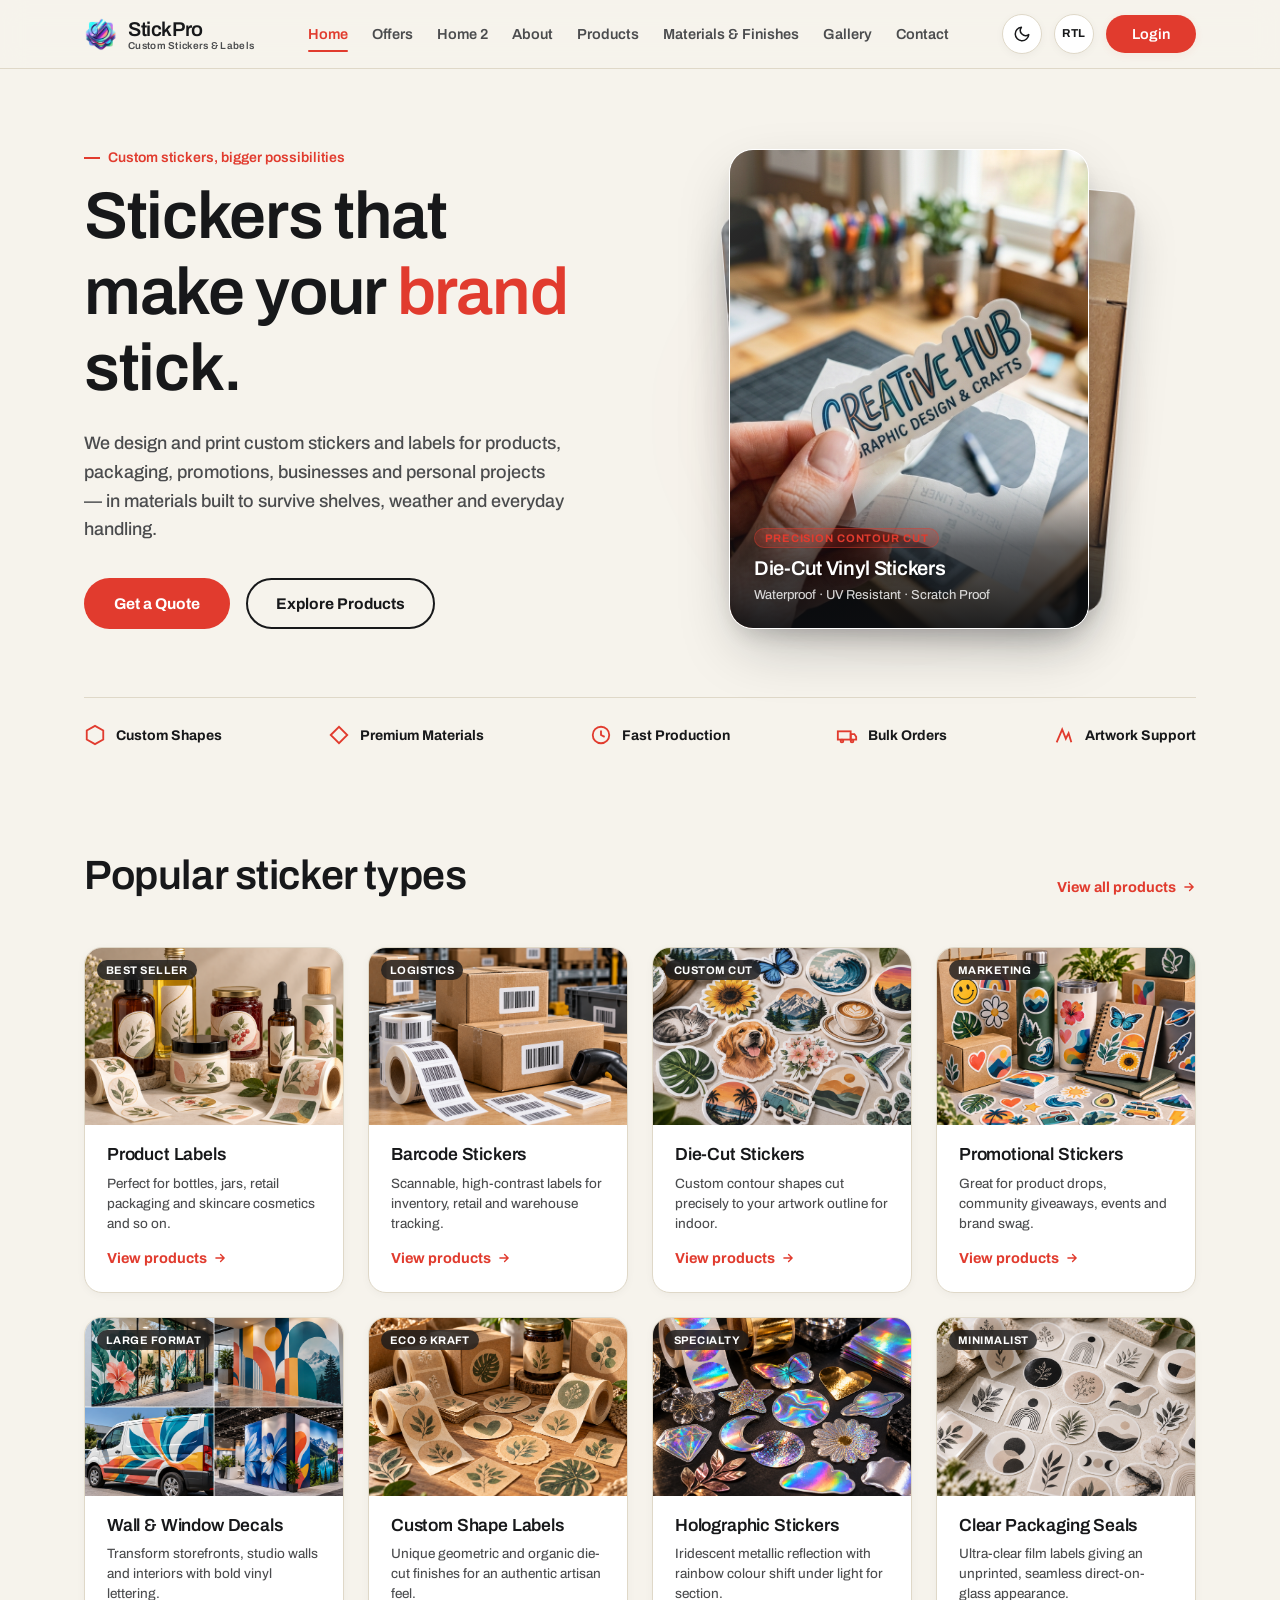
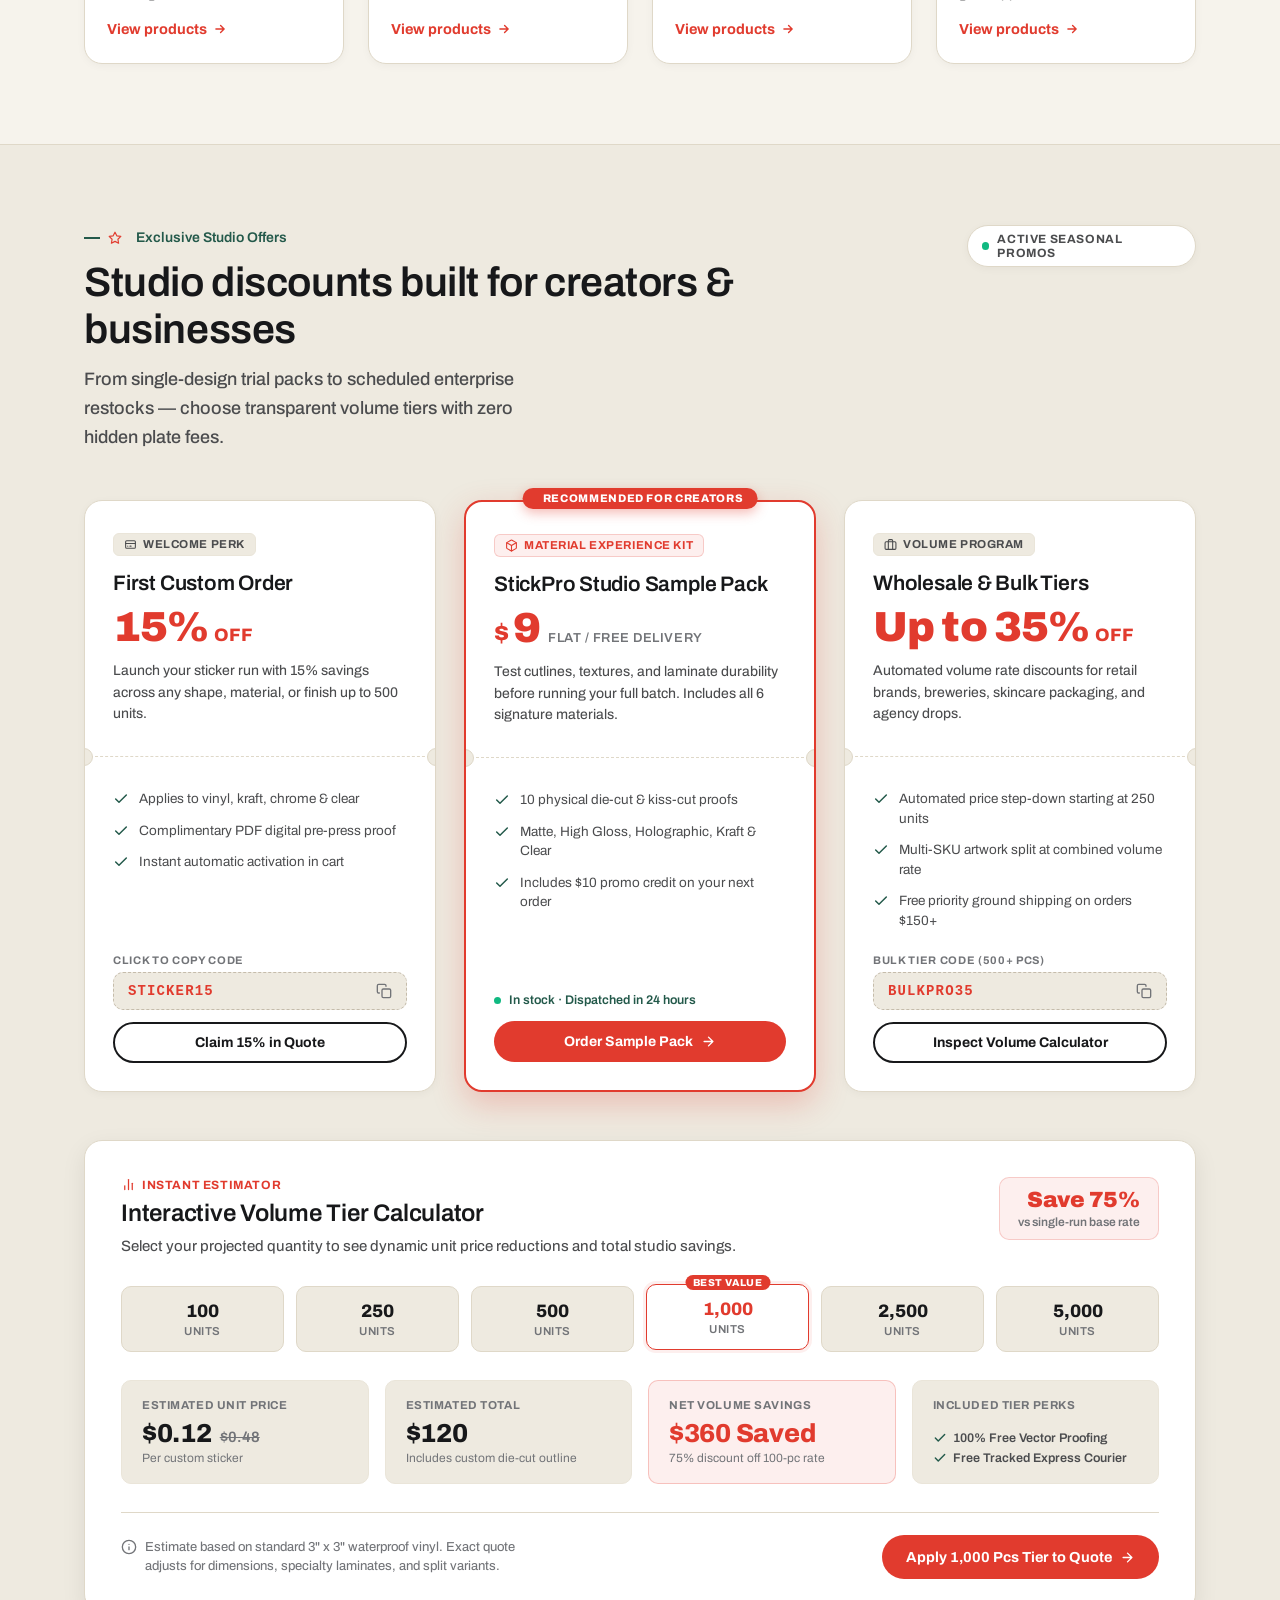
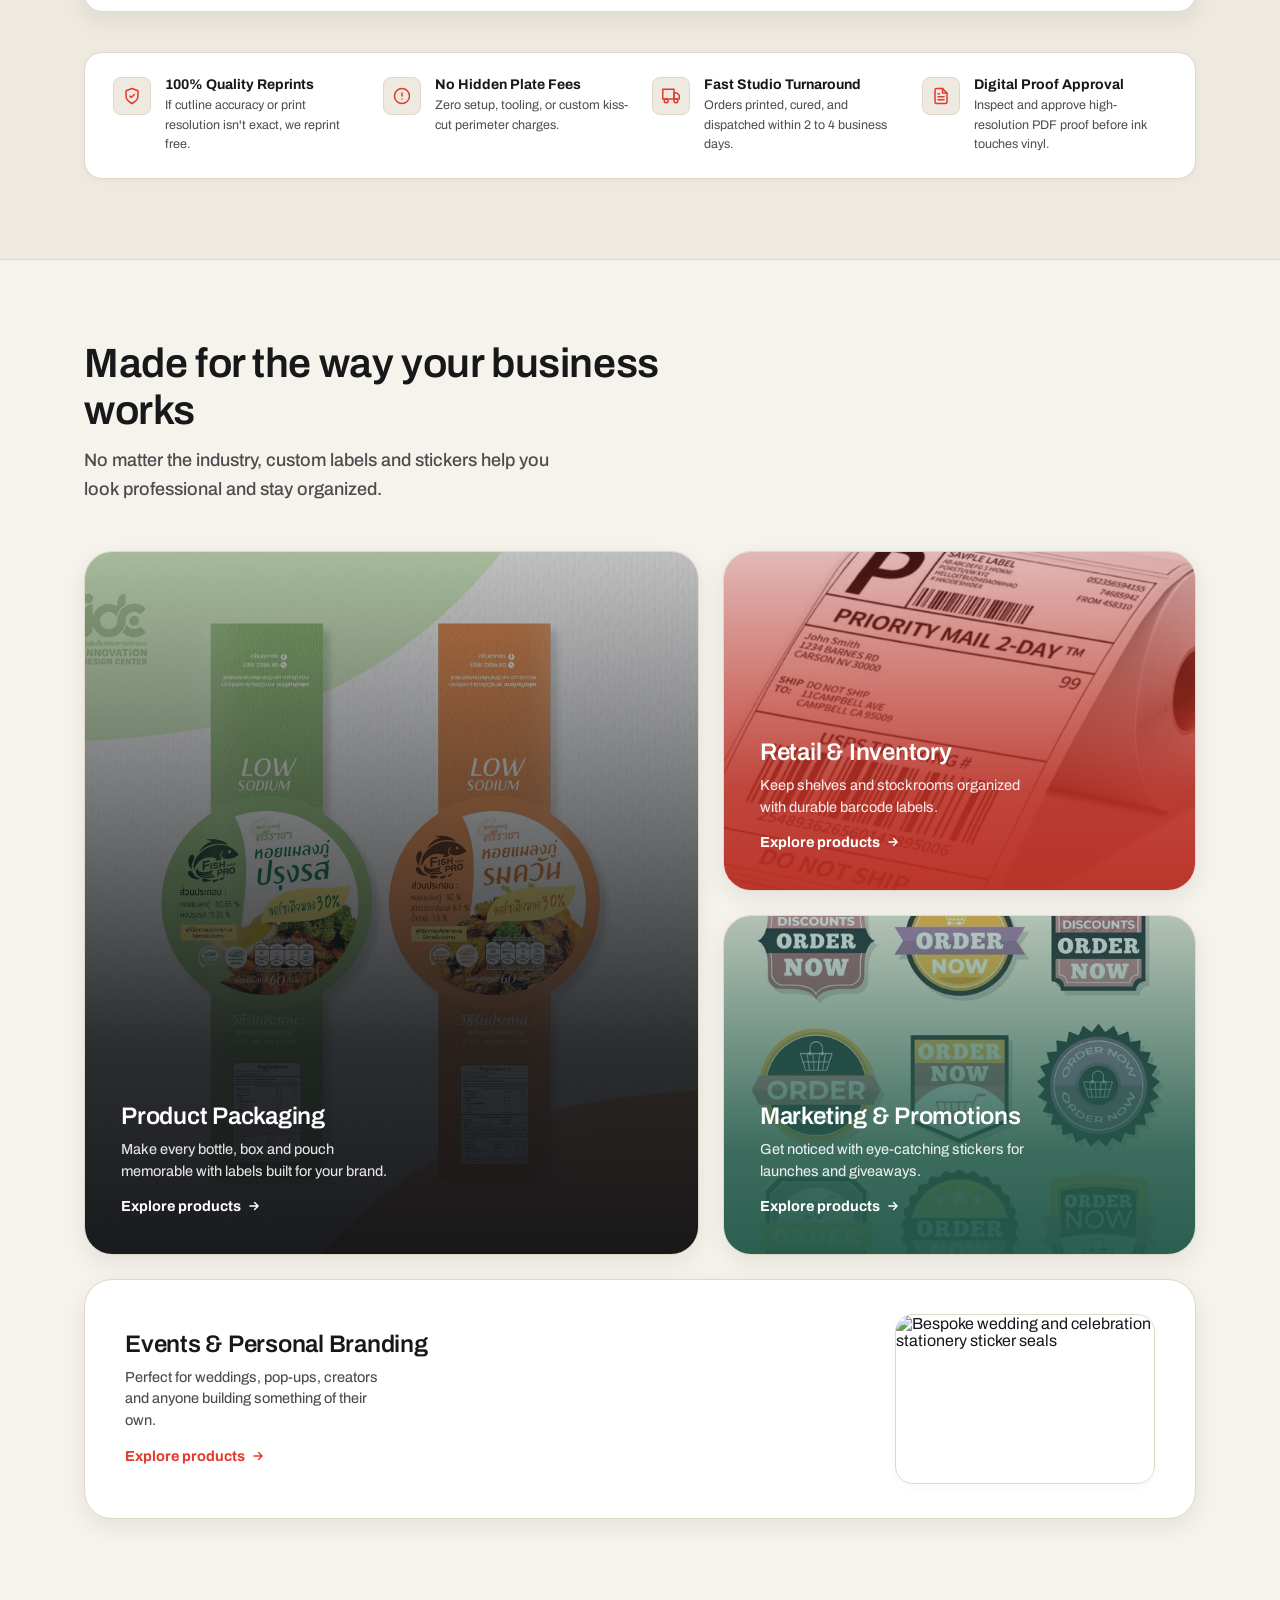
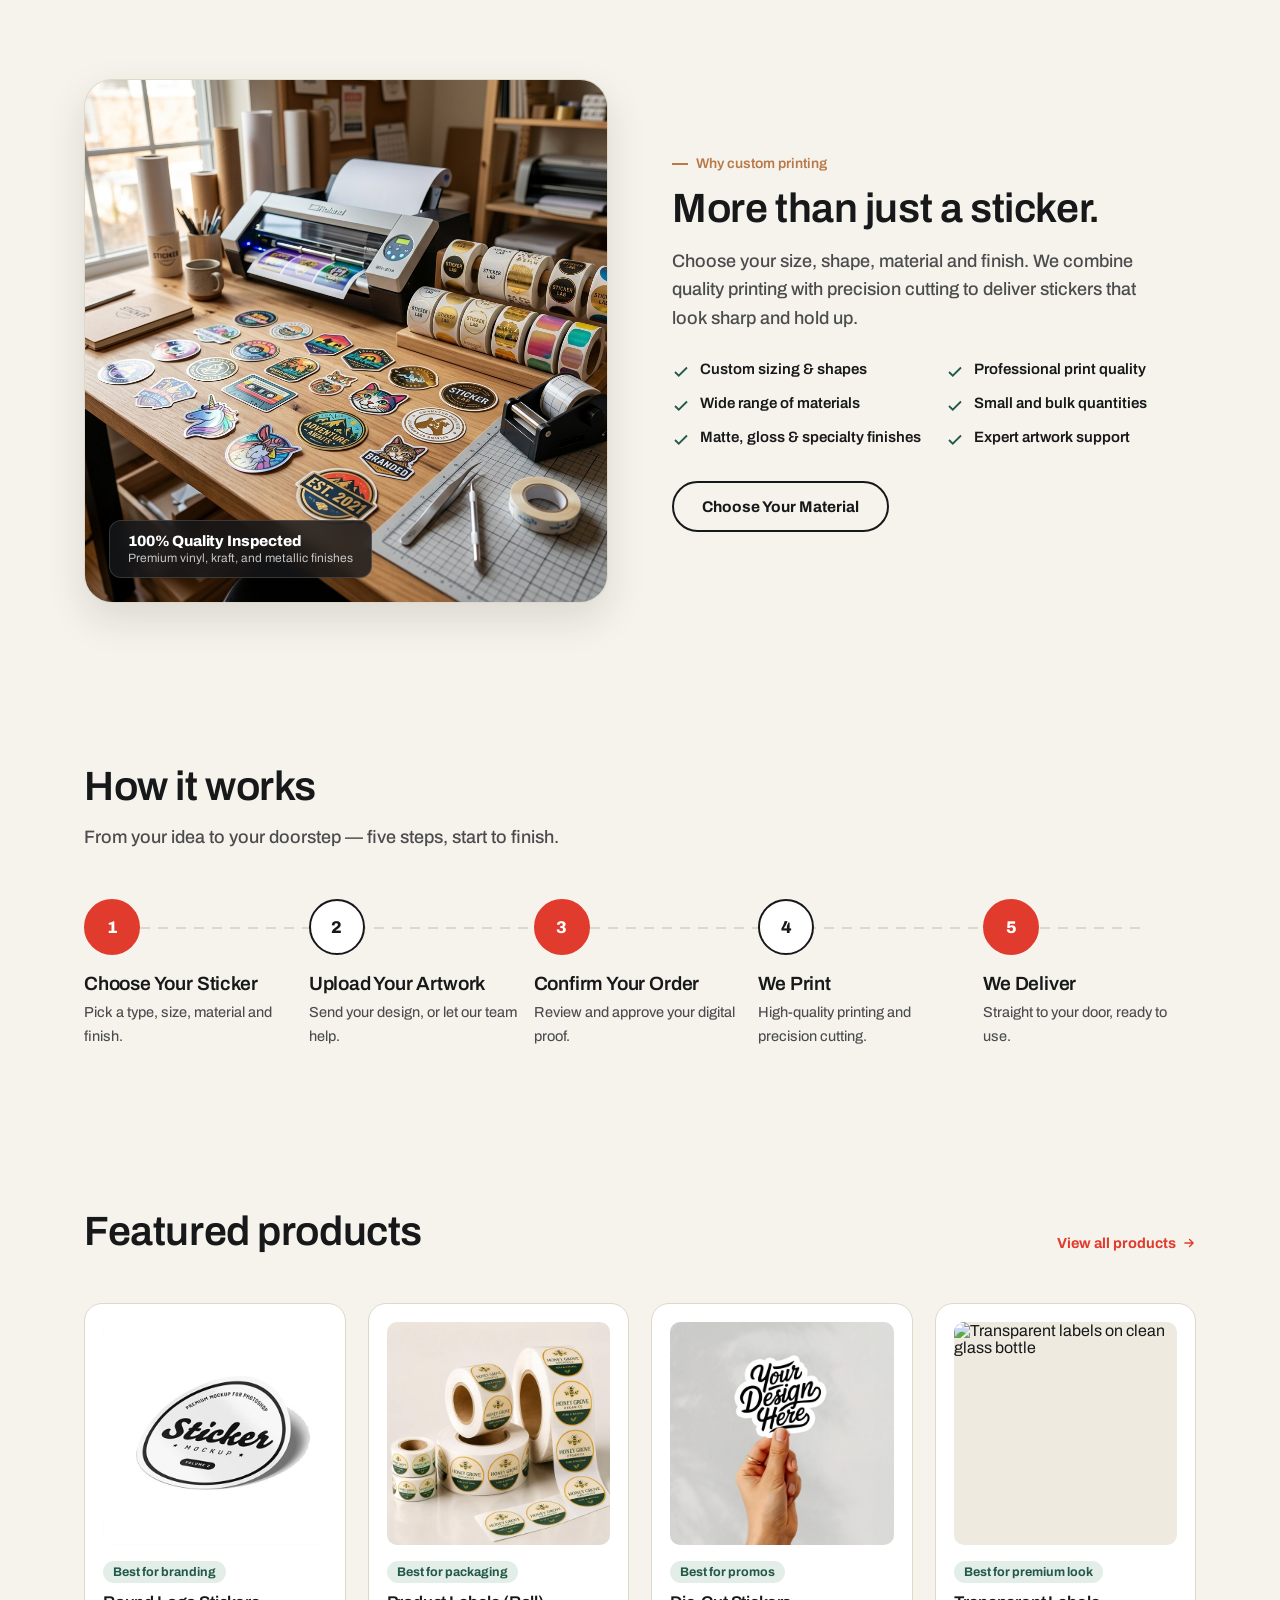
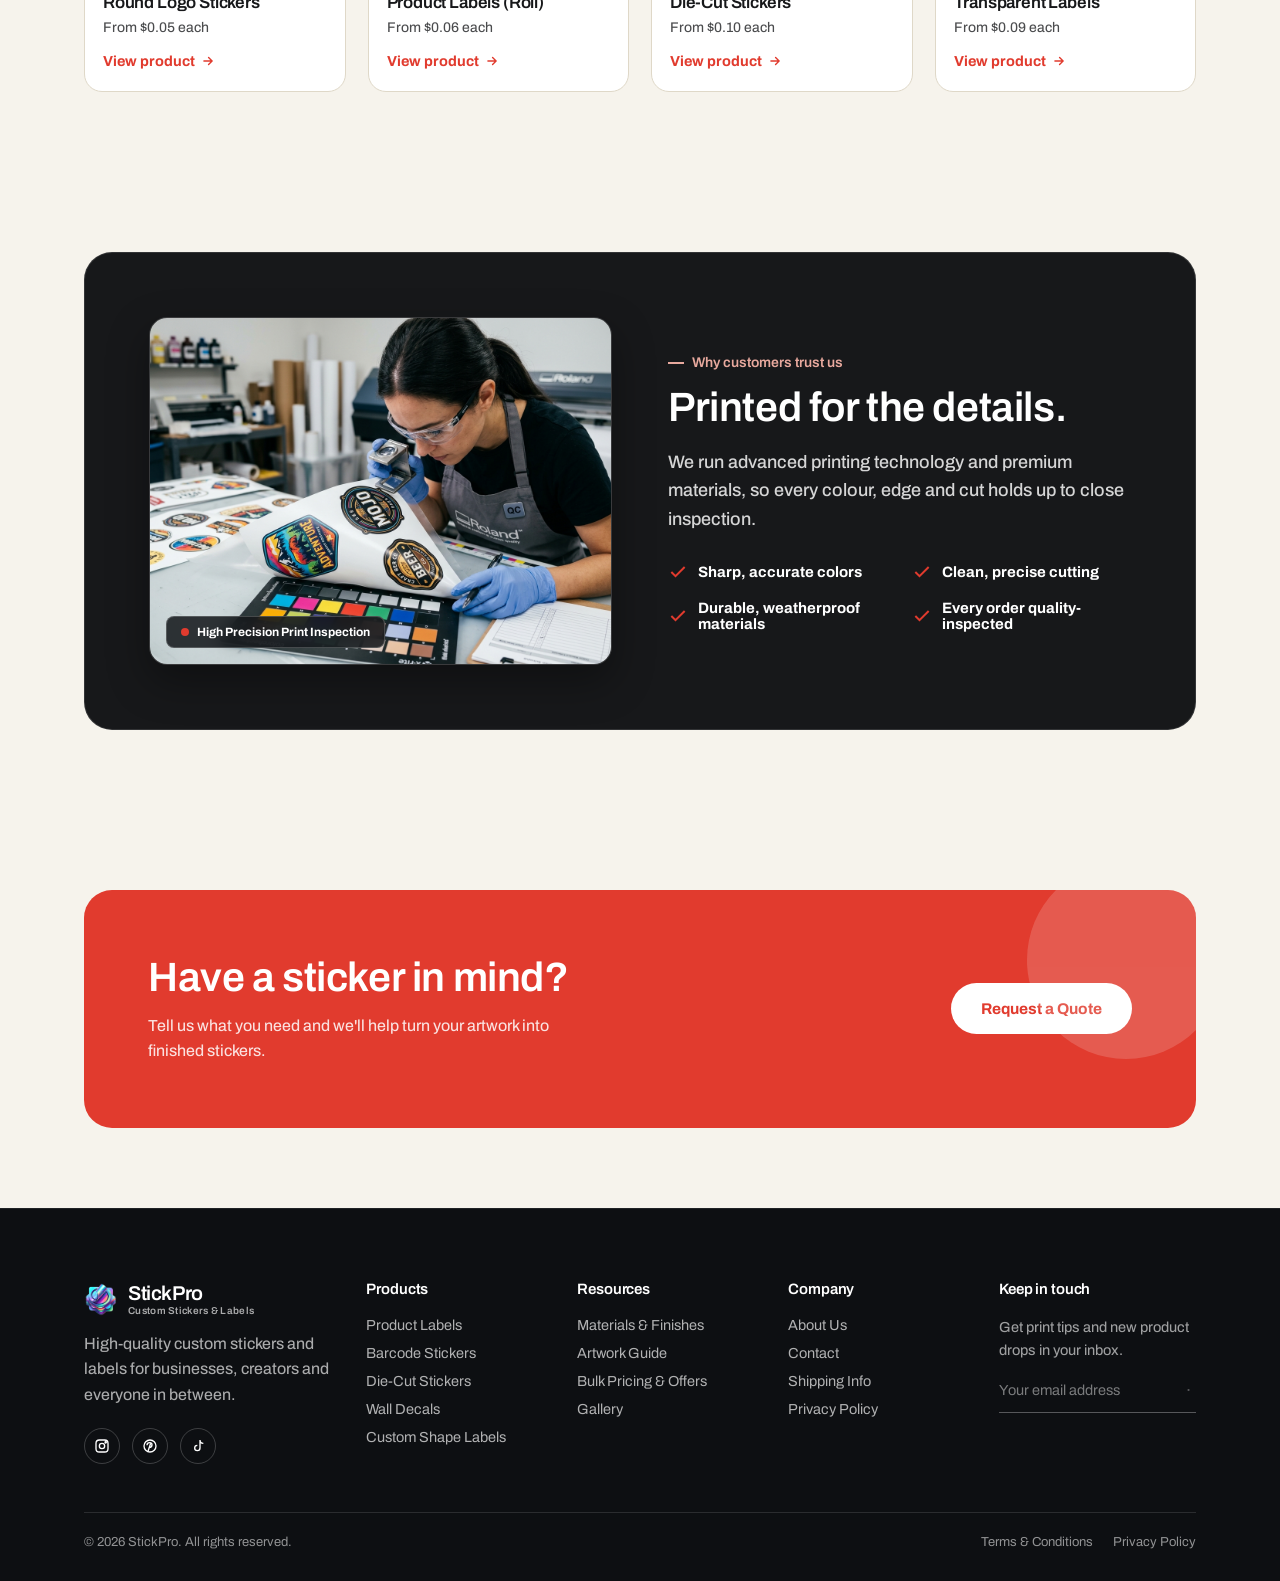
==== index.html @ 1a1373eb "Adding offers" ====
<!DOCTYPE html>
<html lang="en" dir="ltr" data-theme="light">
<head>
<meta charset="UTF-8">
<meta name="viewport" content="width=device-width, initial-scale=1.0">
<title>StickPro — Custom Sticker &amp; Label Printing</title>
<meta name="description" content="Custom stickers and labels for products, packaging, promotions and personal projects. Upload your artwork and get a quote in minutes.">
<link rel="stylesheet" href="styles.css">
<link rel="icon" type="image/png" href="logo.png">
  <script>
    (function(){
      try {
        var t = localStorage.getItem('stickpro-theme') || (window.matchMedia && window.matchMedia('(prefers-color-scheme: dark)').matches ? 'dark' : 'light');
        document.documentElement.setAttribute('data-theme', t);
        var d = localStorage.getItem('stickpro-direction') || 'ltr';
        document.documentElement.setAttribute('dir', d);
      } catch(e) {}
    })();
  </script>
</head>
<body>

<!-- ============================== HEADER ============================== -->
<header class="site-header">
  <div class="header-row">
    <a href="index.html" class="logo">
      <img class="logo-mark" src="logo.png" alt="StickPro logo">
      <span>StickPro<span class="logo-sub">Custom Stickers &amp; Labels</span></span>
    </a>

    <nav class="main-nav" aria-label="Primary">
      <a href="index.html" class="current">Home</a>
      <a href="#offers">Offers</a>
      <a href="home2.html">Home 2</a>
      <a href="about.html">About</a>
      <a href="products.html">Products</a>
      <a href="materials.html">Materials &amp; Finishes</a>
      <a href="gallery.html">Gallery</a>
      <a href="contact.html">Contact</a>
    </nav>

    <div class="header-actions">
      <button class="header-util-btn theme-toggle" id="themeToggle" aria-label="Toggle dark mode" title="Toggle theme" aria-pressed="false">
        <svg class="sun-icon" viewBox="0 0 24 24" aria-hidden="true"><circle cx="12" cy="12" r="5"/><line x1="12" y1="1" x2="12" y2="3"/><line x1="12" y1="21" x2="12" y2="23"/><line x1="4.22" y1="4.22" x2="5.64" y2="5.64"/><line x1="18.36" y1="18.36" x2="19.78" y2="19.78"/><line x1="1" y1="12" x2="3" y2="12"/><line x1="21" y1="12" x2="23" y2="12"/><line x1="4.22" y1="19.78" x2="5.64" y2="18.36"/><line x1="18.36" y1="5.64" x2="19.78" y2="4.22"/></svg>
        <svg class="moon-icon" viewBox="0 0 24 24" aria-hidden="true"><path d="M21 12.79A9 9 0 1 1 11.21 3 7 7 0 0 0 21 12.79z"/></svg>
      </button>

      <button class="header-util-btn dir-toggle" id="dirToggle" aria-label="Switch layout direction" title="Toggle RTL / LTR direction" aria-pressed="false">
        <span class="dir-toggle-text">RTL</span>
      </button>

      <a href="login.html" class="btn btn-primary btn-login">Login</a>

      <button class="nav-toggle" id="navToggle" aria-label="Open menu" aria-expanded="false" aria-controls="mobileNav">
        <svg viewBox="0 0 24 24" fill="none" stroke="currentColor" stroke-width="2" stroke-linecap="round"><line x1="3" y1="6" x2="21" y2="6"/><line x1="3" y1="12" x2="21" y2="12"/><line x1="3" y1="18" x2="21" y2="18"/></svg>
      </button>
    </div>
  </div>

  <nav class="mobile-nav" id="mobileNav" aria-label="Mobile">
    <a href="index.html" class="current">Home</a>
    <a href="#offers">Offers</a>
    <a href="home2.html">Home 2</a>
    <a href="about.html">About</a>
    <a href="products.html">Products</a>
    <a href="materials.html">Materials &amp; Finishes</a>
    <a href="gallery.html">Gallery</a>
    <a href="contact.html">Contact</a>
    <div class="mobile-nav-utils">
      <button class="header-util-btn theme-toggle" id="themeToggleMobile" aria-label="Toggle dark mode" title="Toggle theme" aria-pressed="false">
        <svg class="sun-icon" viewBox="0 0 24 24" aria-hidden="true"><circle cx="12" cy="12" r="5"/><line x1="12" y1="1" x2="12" y2="3"/><line x1="12" y1="21" x2="12" y2="23"/><line x1="4.22" y1="4.22" x2="5.64" y2="5.64"/><line x1="18.36" y1="18.36" x2="19.78" y2="19.78"/><line x1="1" y1="12" x2="3" y2="12"/><line x1="21" y1="12" x2="23" y2="12"/><line x1="4.22" y1="19.78" x2="5.64" y2="18.36"/><line x1="18.36" y1="5.64" x2="19.78" y2="4.22"/></svg>
        <svg class="moon-icon" viewBox="0 0 24 24" aria-hidden="true"><path d="M21 12.79A9 9 0 1 1 11.21 3 7 7 0 0 0 21 12.79z"/></svg>
        <span class="util-label">Theme</span>
      </button>
      <button class="header-util-btn dir-toggle" id="dirToggleMobile" aria-label="Switch layout direction" title="Toggle direction" aria-pressed="false">
        <span class="dir-toggle-text">RTL</span>
        <span class="util-label">Direction</span>
      </button>
    </div>
    <div class="mobile-nav-actions">
      <a href="login.html" class="btn btn-primary btn-login">Login</a>
    </div>
  </nav>
</header>

<main>

<!-- ================================ HERO =============================== -->
<section class="hero">
  <div class="wrap">
    <div class="hero-grid">
      <div class="hero-copy">
        <span class="kicker">Custom stickers, bigger possibilities</span>
        <h1>Stickers that make your <span class="accent">brand</span> stick.</h1>
        <p class="lede">We design and print custom stickers and labels for products, packaging, promotions, businesses and personal projects — in materials built to survive shelves, weather and everyday handling.</p>
        <div class="hero-ctas">
          <a href="#quote" class="btn btn-primary">Get a Quote</a>
          <a href="#products" class="btn btn-ghost">Explore Products</a>
        </div>
      </div>

      <!-- Premium Hero Card-Stack Carousel -->
      <div class="hero-stack-container" id="heroStackContainer" role="region" aria-roledescription="carousel" aria-label="Premium custom sticker showcase">
        <div class="hero-card-stack" id="heroCardStack">
          <!-- Card 0: Die-Cut Vinyl Stickers -->
          <article class="hero-stack-card pos-0" data-index="0" role="group" aria-roledescription="slide" aria-label="1 of 4: Precision Cut Die-Cut Vinyl Stickers">
            <div class="hero-card-media">
              <img src="Assets/Home/step_06_final.jpg" alt="Die-Cut Vinyl Stickers with crisp contour cut edge" loading="eager" decoding="async">
              <div class="hero-card-glass-shine"></div>
            </div>
            <div class="hero-card-overlay">
              <span class="hero-card-tag">Precision Contour Cut</span>
              <h3 class="hero-card-title">Die-Cut Vinyl Stickers</h3>
              <p class="hero-card-desc">Waterproof · UV Resistant · Scratch Proof</p>
            </div>
          </article>

          <!-- Card 1: Custom Product Labels -->
          <article class="hero-stack-card pos-1" data-index="1" role="group" aria-roledescription="slide" aria-label="2 of 4: Custom Box and Bottle Product Labels">
            <div class="hero-card-media">
              <img src="Assets/Home/packaging_mockup.jpg" alt="Custom printed packaging and bottle product labels" loading="lazy" decoding="async">
              <div class="hero-card-glass-shine"></div>
            </div>
            <div class="hero-card-overlay">
              <span class="hero-card-tag">Roll &amp; Sheet Formats</span>
              <h3 class="hero-card-title">Product &amp; Bottle Labels</h3>
              <p class="hero-card-desc">Matte Kraft, High Gloss &amp; Foil Stamped</p>
            </div>
          </article>

          <!-- Card 2: Holographic & Chrome Stickers -->
          <article class="hero-stack-card pos-2" data-index="2" role="group" aria-roledescription="slide" aria-label="3 of 4: Iridescent Holographic & Chrome Stickers">
            <div class="hero-card-media">
              <img src="Assets/Home/02.png" alt="Shimmering iridescent holographic custom stickers" loading="lazy" decoding="async">
              <div class="hero-card-glass-shine"></div>
            </div>
            <div class="hero-card-overlay">
              <span class="hero-card-tag">Specialty Finishes</span>
              <h3 class="hero-card-title">Holographic &amp; Chrome</h3>
              <p class="hero-card-desc">Rainbow Light-Shift · Metallic Foil</p>
            </div>
          </article>

          <!-- Card 3: Kiss-Cut Sticker Sheets -->
          <article class="hero-stack-card pos-3" data-index="3" role="group" aria-roledescription="slide" aria-label="4 of 4: Commercial Kiss-Cut Sticker Sheets">
            <div class="hero-card-media">
              <img src="Assets/Home/001.jpg" alt="Commercial kiss-cut sticker sheets with multiple designs" loading="lazy" decoding="async">
              <div class="hero-card-glass-shine"></div>
            </div>
            <div class="hero-card-overlay">
              <span class="hero-card-tag">Brand Essentials</span>
              <h3 class="hero-card-title">Kiss-Cut Sticker Sheets</h3>
              <p class="hero-card-desc">Easy Peel · Multiple Shapes Per Sheet</p>
            </div>
          </article>
        </div>
      </div>
    </div>

    <div class="trust-strip">
      <ul class="trust-list">
        <li class="trust-item"><svg viewBox="0 0 24 24" fill="none" stroke="currentColor" stroke-width="2"><path d="M12 2 L21 7 V17 L12 22 L3 17 V7 Z"/></svg><span>Custom Shapes</span></li>
        <li class="trust-item"><svg viewBox="0 0 24 24" fill="none" stroke="currentColor" stroke-width="2"><path d="M3 12 L12 3 L21 12 L12 21 Z"/></svg><span>Premium Materials</span></li>
        <li class="trust-item"><svg viewBox="0 0 24 24" fill="none" stroke="currentColor" stroke-width="2"><circle cx="12" cy="12" r="9"/><path d="M12 7 V12 L16 14"/></svg><span>Fast Production</span></li>
        <li class="trust-item"><svg viewBox="0 0 24 24" fill="none" stroke="currentColor" stroke-width="2"><rect x="2" y="8" width="14" height="9"/><path d="M16 11 H20 L22 14 V17 H16 Z"/><circle cx="6.5" cy="18.5" r="1.5"/><circle cx="17.5" cy="18.5" r="1.5"/></svg><span>Bulk Orders</span></li>
        <li class="trust-item"><svg viewBox="0 0 24 24" fill="none" stroke="currentColor" stroke-width="2"><path d="M4 20 L10 6 L14 16 L17 10 L20 20"/></svg><span>Artwork Support</span></li>
      </ul>
    </div>
  </div>
</section>

<!-- ===================== POPULAR STICKER TYPES ===================== -->
<section class="section" id="products">
  <div class="wrap reveal">
    <div class="section-head split-head">
      <div>
        <h2>Popular sticker types</h2>
      </div>
      <a href="products.html" class="btn-arrow">View all products <svg viewBox="0 0 24 24" fill="none" stroke="currentColor" stroke-width="2.4" stroke-linecap="round"><path d="M5 12 H19 M13 6 L19 12 L13 18"/></svg></a>
    </div>
  </div>

  <div class="wrap">
    <div class="popular-grid-4x2">

      <!-- Item 1: Product Labels -->
      <div class="type-card">
        <div class="type-img-wrap">
          <span class="type-card-badge">Best Seller</span>
          <img src="Assets/Home/01.png" alt="Custom product labels on bottles and cosmetic jars" loading="lazy">
        </div>
        <div class="type-card-body">
          <h4>Product Labels</h4>
          <p>Perfect for bottles, jars, retail packaging and skincare cosmetics and so on.</p>
          <a href="products.html#product-labels" class="btn-arrow">View products <svg viewBox="0 0 24 24" fill="none" stroke="currentColor" stroke-width="2.4" stroke-linecap="round"><path d="M5 12 H19 M13 6 L19 12 L13 18"/></svg></a>
        </div>
      </div>

      <!-- Item 2: Barcode & Inventory -->
      <div class="type-card">
        <div class="type-img-wrap">
          <span class="type-card-badge">Logistics</span>
          <img src="Assets/Home/02.png" alt="Durable barcode inventory and warehouse tracking labels" loading="lazy">
        </div>
        <div class="type-card-body">
          <h4>Barcode Stickers</h4>
          <p>Scannable, high-contrast labels for inventory, retail and warehouse tracking.</p>
          <a href="products.html#barcode-stickers" class="btn-arrow">View products <svg viewBox="0 0 24 24" fill="none" stroke="currentColor" stroke-width="2.4" stroke-linecap="round"><path d="M5 12 H19 M13 6 L19 12 L13 18"/></svg></a>
        </div>
      </div>

      <!-- Item 3: Die-Cut Vinyl Stickers -->
      <div class="type-card">
        <div class="type-img-wrap">
          <span class="type-card-badge">Custom Cut</span>
          <img src="Assets/Home/03.png" alt="Die-cut vinyl shape stickers with precision cutlines" loading="lazy">
        </div>
        <div class="type-card-body">
          <h4>Die-Cut Stickers</h4>
          <p>Custom contour shapes cut precisely to your artwork outline for indoor.</p>
          <a href="products.html#die-cut-stickers" class="btn-arrow">View products <svg viewBox="0 0 24 24" fill="none" stroke="currentColor" stroke-width="2.4" stroke-linecap="round"><path d="M5 12 H19 M13 6 L19 12 L13 18"/></svg></a>
        </div>
      </div>

      <!-- Item 4: Promotional Brand Stickers -->
      <div class="type-card">
        <div class="type-img-wrap">
          <span class="type-card-badge">Marketing</span>
          <img src="Assets/Home/04.png" alt="Vibrant promotional brand logo stickers" loading="lazy">
        </div>
        <div class="type-card-body">
          <h4>Promotional Stickers</h4>
          <p>Great for product drops, community giveaways, events and brand swag.</p>
          <a href="products.html#custom-promotional" class="btn-arrow">View products <svg viewBox="0 0 24 24" fill="none" stroke="currentColor" stroke-width="2.4" stroke-linecap="round"><path d="M5 12 H19 M13 6 L19 12 L13 18"/></svg></a>
        </div>
      </div>

      <!-- Item 5: Wall & Window Decals -->
      <div class="type-card">
        <div class="type-img-wrap">
          <span class="type-card-badge">Large Format</span>
          <img src="Assets/Home/05.png" alt="Architectural wall and storefront window vinyl decals" loading="lazy">
        </div>
        <div class="type-card-body">
          <h4>Wall &amp; Window Decals</h4>
          <p>Transform storefronts, studio walls and interiors with bold vinyl lettering.</p>
          <a href="products.html#wall-decals" class="btn-arrow">View products <svg viewBox="0 0 24 24" fill="none" stroke="currentColor" stroke-width="2.4" stroke-linecap="round"><path d="M5 12 H19 M13 6 L19 12 L13 18"/></svg></a>
        </div>
      </div>

      <!-- Item 6: Custom Shape Kraft Labels -->
      <div class="type-card">
        <div class="type-img-wrap">
          <span class="type-card-badge">Eco &amp; Kraft</span>
          <img src="Assets/Home/06.png" alt="Organic unbleached kraft paper labels and custom shapes" loading="lazy">
        </div>
        <div class="type-card-body">
          <h4>Custom Shape Labels</h4>
          <p>Unique geometric and organic die-cut finishes for an authentic artisan feel.</p>
          <a href="products.html#custom-promotional" class="btn-arrow">View products <svg viewBox="0 0 24 24" fill="none" stroke="currentColor" stroke-width="2.4" stroke-linecap="round"><path d="M5 12 H19 M13 6 L19 12 L13 18"/></svg></a>
        </div>
      </div>

      <!-- Item 7: Holographic & Metallic Stickers -->
      <div class="type-card">
        <div class="type-img-wrap">
          <span class="type-card-badge">Specialty</span>
          <img src="Assets/Home/07.png" alt="Eye-catching iridescent holographic and foil metallic stickers" loading="lazy">
        </div>
        <div class="type-card-body">
          <h4>Holographic Stickers</h4>
          <p>Iridescent metallic reflection with rainbow colour shift under light for section.</p>
          <a href="products.html#custom-promotional" class="btn-arrow">View products <svg viewBox="0 0 24 24" fill="none" stroke="currentColor" stroke-width="2.4" stroke-linecap="round"><path d="M5 12 H19 M13 6 L19 12 L13 18"/></svg></a>
        </div>
      </div>

      <!-- Item 8: Clear Packaging Seals -->
      <div class="type-card">
        <div class="type-img-wrap">
          <span class="type-card-badge">Minimalist</span>
          <img src="Assets/Home/08.png" alt="Clear transparent tamper-evident packaging seals" loading="lazy">
        </div>
        <div class="type-card-body">
          <h4>Clear Packaging Seals</h4>
          <p>Ultra-clear film labels giving an unprinted, seamless direct-on-glass appearance.</p>
          <a href="products.html#product-labels" class="btn-arrow">View products <svg viewBox="0 0 24 24" fill="none" stroke="currentColor" stroke-width="2.4" stroke-linecap="round"><path d="M5 12 H19 M13 6 L19 12 L13 18"/></svg></a>
        </div>
      </div>

    </div>
  </div>
</section>

<!-- ===================== SPECIAL DISCOUNTS & OFFERS ===================== -->
<section class="section offers-section" id="offers">
  <div class="wrap reveal">
    <div class="section-head split-head">
      <div>
        <span class="kicker">
          <svg class="kicker-svg" viewBox="0 0 24 24" fill="none" stroke="currentColor" stroke-width="2" stroke-linecap="round" stroke-linejoin="round" aria-hidden="true"><polygon points="12 2 15.09 8.26 22 9.27 17 14.14 18.18 21.02 12 17.77 5.82 21.02 7 14.14 2 9.27 8.91 8.26 12 2"/></svg>
          Exclusive Studio Offers
        </span>
        <h2>Studio discounts built for creators &amp; businesses</h2>
        <p class="lede" style="margin-top:12px;">From single-design trial packs to scheduled enterprise restocks — choose transparent volume tiers with zero hidden plate fees.</p>
      </div>
      <div class="offers-live-badge" aria-label="Current studio promotions active status">
        <span class="pulse-dot" aria-hidden="true"></span>
        <span>Active Seasonal Promos</span>
      </div>
    </div>
  </div>

  <div class="wrap">
    <!-- Promotional Vouchers Grid -->
    <div class="offers-grid">

      <!-- Card 1: Starter Discount -->
      <article class="offer-card offer-card-standard">
        <div class="offer-card-top">
          <div class="offer-pill-badge">
            <svg viewBox="0 0 24 24" fill="none" stroke="currentColor" stroke-width="2" stroke-linecap="round" stroke-linejoin="round" aria-hidden="true"><rect x="3" y="5" width="18" height="14" rx="2"/><polyline points="3 10 21 10"/><line x1="7" y1="15" x2="7.01" y2="15"/><line x1="11" y1="15" x2="13" y2="15"/></svg>
            <span>Welcome Perk</span>
          </div>
          <h3 class="offer-title">First Custom Order</h3>
          <div class="offer-value-lockup">
            <span class="offer-value-num">15%</span>
            <span class="offer-value-unit">OFF</span>
          </div>
          <p class="offer-brief">Launch your sticker run with 15% savings across any shape, material, or finish up to 500 units.</p>
        </div>

        <div class="offer-card-divider" aria-hidden="true">
          <span class="notch-left"></span>
          <span class="notch-line"></span>
          <span class="notch-right"></span>
        </div>

        <div class="offer-card-bottom">
          <ul class="offer-perks-list">
            <li>
              <svg viewBox="0 0 24 24" fill="none" stroke="currentColor" stroke-width="2.2" stroke-linecap="round" stroke-linejoin="round" aria-hidden="true"><path d="M20 6L9 17l-5-5"/></svg>
              <span>Applies to vinyl, kraft, chrome &amp; clear</span>
            </li>
            <li>
              <svg viewBox="0 0 24 24" fill="none" stroke="currentColor" stroke-width="2.2" stroke-linecap="round" stroke-linejoin="round" aria-hidden="true"><path d="M20 6L9 17l-5-5"/></svg>
              <span>Complimentary PDF digital pre-press proof</span>
            </li>
            <li>
              <svg viewBox="0 0 24 24" fill="none" stroke="currentColor" stroke-width="2.2" stroke-linecap="round" stroke-linejoin="round" aria-hidden="true"><path d="M20 6L9 17l-5-5"/></svg>
              <span>Instant automatic activation in cart</span>
            </li>
          </ul>

          <div class="offer-action-group">
            <div class="coupon-action-wrap">
              <span class="coupon-action-label">Click to copy code</span>
              <button type="button" class="coupon-pill-btn" data-coupon="STICKER15" aria-label="Copy coupon code STICKER15 to clipboard">
                <span class="coupon-code-text">STICKER15</span>
                <span class="coupon-copy-icon" aria-hidden="true">
                  <svg viewBox="0 0 24 24" fill="none" stroke="currentColor" stroke-width="2" stroke-linecap="round" stroke-linejoin="round"><rect x="9" y="9" width="13" height="13" rx="2" ry="2"/><path d="M5 15H4a2 2 0 0 1-2-2V4a2 2 0 0 1 2-2h9a2 2 0 0 1 2 2v1"/></svg>
                </span>
                <span class="coupon-copied-notice" aria-live="polite">Copied!</span>
              </button>
            </div>
            <a href="#quote" class="btn btn-ghost offer-link-btn">Claim 15% in Quote</a>
          </div>
        </div>
      </article>

      <!-- Card 2: Featured Studio Sample Pack -->
      <article class="offer-card offer-card-featured">
        <div class="offer-featured-tag">
          <svg viewBox="0 0 24 24" fill="none" stroke="currentColor" stroke-width="2.2" stroke-linecap="round" stroke-linejoin="round" aria-hidden="true"><polygon points="12 2 15.09 8.26 22 9.27 17 14.14 18.18 21.02 12 17.77 5.82 21.02 7 14.14 2 9.27 8.91 8.26 12 2"/></svg>
          <span>Recommended for Creators</span>
        </div>

        <div class="offer-card-top">
          <div class="offer-pill-badge badge-accent">
            <svg viewBox="0 0 24 24" fill="none" stroke="currentColor" stroke-width="2" stroke-linecap="round" stroke-linejoin="round" aria-hidden="true"><path d="M21 16V8a2 2 0 0 0-1-1.73l-7-4a2 2 0 0 0-2 0l-7 4A2 2 0 0 0 3 8v8a2 2 0 0 0 1 1.73l7 4a2 2 0 0 0 2 0l7-4A2 2 0 0 0 21 16z"/><polyline points="3.27 6.96 12 12.01 20.73 6.96"/><line x1="12" y1="22.08" x2="12" y2="12"/></svg>
            <span>Material Experience Kit</span>
          </div>
          <h3 class="offer-title">StickPro Studio Sample Pack</h3>
          <div class="offer-value-lockup">
            <span class="offer-price-currency">$</span>
            <span class="offer-value-num">9</span>
            <span class="offer-price-period">Flat / Free Delivery</span>
          </div>
          <p class="offer-brief">Test cutlines, textures, and laminate durability before running your full batch. Includes all 6 signature materials.</p>
        </div>

        <div class="offer-card-divider" aria-hidden="true">
          <span class="notch-left"></span>
          <span class="notch-line"></span>
          <span class="notch-right"></span>
        </div>

        <div class="offer-card-bottom">
          <ul class="offer-perks-list">
            <li>
              <svg viewBox="0 0 24 24" fill="none" stroke="currentColor" stroke-width="2.2" stroke-linecap="round" stroke-linejoin="round" aria-hidden="true"><path d="M20 6L9 17l-5-5"/></svg>
              <span>10 physical die-cut &amp; kiss-cut proofs</span>
            </li>
            <li>
              <svg viewBox="0 0 24 24" fill="none" stroke="currentColor" stroke-width="2.2" stroke-linecap="round" stroke-linejoin="round" aria-hidden="true"><path d="M20 6L9 17l-5-5"/></svg>
              <span>Matte, High Gloss, Holographic, Kraft &amp; Clear</span>
            </li>
            <li>
              <svg viewBox="0 0 24 24" fill="none" stroke="currentColor" stroke-width="2.2" stroke-linecap="round" stroke-linejoin="round" aria-hidden="true"><path d="M20 6L9 17l-5-5"/></svg>
              <span>Includes $10 promo credit on your next order</span>
            </li>
          </ul>

          <div class="offer-action-group">
            <div class="stock-status-row">
              <span class="stock-dot" aria-hidden="true"></span>
              <span>In stock · Dispatched in 24 hours</span>
            </div>
            <a href="#quote" class="btn btn-primary offer-link-btn">
              <span>Order Sample Pack</span>
              <svg viewBox="0 0 24 24" fill="none" stroke="currentColor" stroke-width="2.2" stroke-linecap="round" stroke-linejoin="round" aria-hidden="true"><path d="M5 12h14M12 5l7 7-7 7"/></svg>
            </a>
          </div>
        </div>
      </article>

      <!-- Card 3: Bulk & Commercial Wholesale Tiers -->
      <article class="offer-card offer-card-standard">
        <div class="offer-card-top">
          <div class="offer-pill-badge">
            <svg viewBox="0 0 24 24" fill="none" stroke="currentColor" stroke-width="2" stroke-linecap="round" stroke-linejoin="round" aria-hidden="true"><rect x="2" y="7" width="20" height="14" rx="2" ry="2"/><path d="M16 21V5a2 2 0 0 0-2-2h-4a2 2 0 0 0-2 2v16"/></svg>
            <span>Volume Program</span>
          </div>
          <h3 class="offer-title">Wholesale &amp; Bulk Tiers</h3>
          <div class="offer-value-lockup">
            <span class="offer-value-num">Up to 35%</span>
            <span class="offer-value-unit">OFF</span>
          </div>
          <p class="offer-brief">Automated volume rate discounts for retail brands, breweries, skincare packaging, and agency drops.</p>
        </div>

        <div class="offer-card-divider" aria-hidden="true">
          <span class="notch-left"></span>
          <span class="notch-line"></span>
          <span class="notch-right"></span>
        </div>

        <div class="offer-card-bottom">
          <ul class="offer-perks-list">
            <li>
              <svg viewBox="0 0 24 24" fill="none" stroke="currentColor" stroke-width="2.2" stroke-linecap="round" stroke-linejoin="round" aria-hidden="true"><path d="M20 6L9 17l-5-5"/></svg>
              <span>Automated price step-down starting at 250 units</span>
            </li>
            <li>
              <svg viewBox="0 0 24 24" fill="none" stroke="currentColor" stroke-width="2.2" stroke-linecap="round" stroke-linejoin="round" aria-hidden="true"><path d="M20 6L9 17l-5-5"/></svg>
              <span>Multi-SKU artwork split at combined volume rate</span>
            </li>
            <li>
              <svg viewBox="0 0 24 24" fill="none" stroke="currentColor" stroke-width="2.2" stroke-linecap="round" stroke-linejoin="round" aria-hidden="true"><path d="M20 6L9 17l-5-5"/></svg>
              <span>Free priority ground shipping on orders $150+</span>
            </li>
          </ul>

          <div class="offer-action-group">
            <div class="coupon-action-wrap">
              <span class="coupon-action-label">Bulk tier code (500+ pcs)</span>
              <button type="button" class="coupon-pill-btn" data-coupon="BULKPRO35" aria-label="Copy coupon code BULKPRO35 to clipboard">
                <span class="coupon-code-text">BULKPRO35</span>
                <span class="coupon-copy-icon" aria-hidden="true">
                  <svg viewBox="0 0 24 24" fill="none" stroke="currentColor" stroke-width="2" stroke-linecap="round" stroke-linejoin="round"><rect x="9" y="9" width="13" height="13" rx="2" ry="2"/><path d="M5 15H4a2 2 0 0 1-2-2V4a2 2 0 0 1 2-2h9a2 2 0 0 1 2 2v1"/></svg>
                </span>
                <span class="coupon-copied-notice" aria-live="polite">Copied!</span>
              </button>
            </div>
            <a href="#volume-calculator" class="btn btn-ghost offer-link-btn">Inspect Volume Calculator</a>
          </div>
        </div>
      </article>

    </div>

    <!-- ===================== INTERACTIVE VOLUME CALCULATOR ===================== -->
    <div class="offers-calc-box" id="volume-calculator">
      <div class="calc-header-row">
        <div class="calc-header-copy">
          <div class="calc-tag">
            <svg viewBox="0 0 24 24" fill="none" stroke="currentColor" stroke-width="2" stroke-linecap="round" stroke-linejoin="round" aria-hidden="true"><line x1="18" y1="20" x2="18" y2="10"/><line x1="12" y1="20" x2="12" y2="4"/><line x1="6" y1="20" x2="6" y2="14"/></svg>
            <span>Instant Estimator</span>
          </div>
          <h3>Interactive Volume Tier Calculator</h3>
          <p>Select your projected quantity to see dynamic unit price reductions and total studio savings.</p>
        </div>
        <div class="calc-savings-badge" id="calcSavingsBadge">
          <span class="badge-accent-text" id="calcSavingsPct">Save 75%</span>
          <span class="badge-sub-text">vs single-run base rate</span>
        </div>
      </div>

      <!-- Quantity Selector Buttons -->
      <div class="calc-qty-pills" role="radiogroup" aria-label="Select order quantity tier">
        <button type="button" class="calc-pill" data-qty="100" role="radio" aria-checked="false">
          <span class="qty-number">100</span>
          <span class="qty-unit">units</span>
        </button>
        <button type="button" class="calc-pill" data-qty="250" role="radio" aria-checked="false">
          <span class="qty-number">250</span>
          <span class="qty-unit">units</span>
        </button>
        <button type="button" class="calc-pill" data-qty="500" role="radio" aria-checked="false">
          <span class="qty-number">500</span>
          <span class="qty-unit">units</span>
        </button>
        <button type="button" class="calc-pill active" data-qty="1000" role="radio" aria-checked="true">
          <span class="qty-tag">Best Value</span>
          <span class="qty-number">1,000</span>
          <span class="qty-unit">units</span>
        </button>
        <button type="button" class="calc-pill" data-qty="2500" role="radio" aria-checked="false">
          <span class="qty-number">2,500</span>
          <span class="qty-unit">units</span>
        </button>
        <button type="button" class="calc-pill" data-qty="5000" role="radio" aria-checked="false">
          <span class="qty-number">5,000</span>
          <span class="qty-unit">units</span>
        </button>
      </div>

      <!-- Live Calculation Breakdown Cards -->
      <div class="calc-metrics-grid">
        <div class="metric-card">
          <span class="metric-label">Estimated Unit Price</span>
          <div class="metric-val-wrap">
            <span class="metric-val-main" id="calcUnitPrice">$0.12</span>
            <span class="metric-val-strike" id="calcOriginalUnit">$0.48</span>
          </div>
          <span class="metric-footnote">Per custom sticker</span>
        </div>

        <div class="metric-card">
          <span class="metric-label">Estimated Total</span>
          <div class="metric-val-wrap">
            <span class="metric-val-main" id="calcTotalPrice">$120</span>
          </div>
          <span class="metric-footnote">Includes custom die-cut outline</span>
        </div>

        <div class="metric-card highlight">
          <span class="metric-label">Net Volume Savings</span>
          <div class="metric-val-wrap">
            <span class="metric-val-main highlight-text" id="calcTotalSavings">$360 Saved</span>
          </div>
          <span class="metric-footnote" id="calcSavingsDetail">75% discount off 100-pc rate</span>
        </div>

        <div class="metric-card">
          <span class="metric-label">Included Tier Perks</span>
          <ul class="metric-perks-mini">
            <li>
              <svg viewBox="0 0 24 24" fill="none" stroke="currentColor" stroke-width="2.4" stroke-linecap="round" stroke-linejoin="round" aria-hidden="true"><path d="M20 6L9 17l-5-5"/></svg>
              <span>100% Free Vector Proofing</span>
            </li>
            <li id="calcShippingPerk">
              <svg viewBox="0 0 24 24" fill="none" stroke="currentColor" stroke-width="2.4" stroke-linecap="round" stroke-linejoin="round" aria-hidden="true"><path d="M20 6L9 17l-5-5"/></svg>
              <span>Free Tracked Express Courier</span>
            </li>
          </ul>
        </div>
      </div>

      <!-- Action Row -->
      <div class="calc-footer-row">
        <p class="calc-note">
          <svg viewBox="0 0 24 24" fill="none" stroke="currentColor" stroke-width="2" stroke-linecap="round" stroke-linejoin="round" aria-hidden="true"><circle cx="12" cy="12" r="10"/><line x1="12" y1="16" x2="12" y2="12"/><line x1="12" y1="8" x2="12.01" y2="8"/></svg>
          <span>Estimate based on standard 3" x 3" waterproof vinyl. Exact quote adjusts for dimensions, specialty laminates, and split variants.</span>
        </p>
        <a href="#quote" class="btn btn-primary" id="calcApplyBtn">
          <span>Apply 1,000 Pcs Tier to Quote</span>
          <svg viewBox="0 0 24 24" fill="none" stroke="currentColor" stroke-width="2.2" stroke-linecap="round" stroke-linejoin="round" aria-hidden="true"><path d="M5 12h14M12 5l7 7-7 7"/></svg>
        </a>
      </div>
    </div>

    <!-- Assurance / Studio Guarantee Strip -->
    <div class="offers-guarantee-strip">
      <div class="guarantee-item">
        <div class="guarantee-icon" aria-hidden="true">
          <svg viewBox="0 0 24 24" fill="none" stroke="currentColor" stroke-width="2" stroke-linecap="round" stroke-linejoin="round"><path d="M12 22s8-4 8-10V5l-8-3-8 3v7c0 6 8 10 8 10z"/><path d="M9 12l2 2 4-4"/></svg>
        </div>
        <div class="guarantee-text">
          <strong>100% Quality Reprints</strong>
          <span>If cutline accuracy or print resolution isn't exact, we reprint free.</span>
        </div>
      </div>

      <div class="guarantee-item">
        <div class="guarantee-icon" aria-hidden="true">
          <svg viewBox="0 0 24 24" fill="none" stroke="currentColor" stroke-width="2" stroke-linecap="round" stroke-linejoin="round"><circle cx="12" cy="12" r="10"/><line x1="12" y1="8" x2="12" y2="12"/><line x1="12" y1="16" x2="12.01" y2="16"/></svg>
        </div>
        <div class="guarantee-text">
          <strong>No Hidden Plate Fees</strong>
          <span>Zero setup, tooling, or custom kiss-cut perimeter charges.</span>
        </div>
      </div>

      <div class="guarantee-item">
        <div class="guarantee-icon" aria-hidden="true">
          <svg viewBox="0 0 24 24" fill="none" stroke="currentColor" stroke-width="2" stroke-linecap="round" stroke-linejoin="round"><rect x="1" y="3" width="15" height="13"/><polygon points="16 8 20 8 23 11 23 16 16 16 16 8"/><circle cx="5.5" cy="18.5" r="2.5"/><circle cx="18.5" cy="18.5" r="2.5"/></svg>
        </div>
        <div class="guarantee-text">
          <strong>Fast Studio Turnaround</strong>
          <span>Orders printed, cured, and dispatched within 2 to 4 business days.</span>
        </div>
      </div>

      <div class="guarantee-item">
        <div class="guarantee-icon" aria-hidden="true">
          <svg viewBox="0 0 24 24" fill="none" stroke="currentColor" stroke-width="2" stroke-linecap="round" stroke-linejoin="round"><path d="M14 2H6a2 2 0 0 0-2 2v16a2 2 0 0 0 2 2h12a2 2 0 0 0 2-2V8z"/><polyline points="14 2 14 8 20 8"/><line x1="16" y1="13" x2="8" y2="13"/><line x1="16" y1="17" x2="8" y2="17"/><polyline points="10 9 9 9 8 9"/></svg>
        </div>
        <div class="guarantee-text">
          <strong>Digital Proof Approval</strong>
          <span>Inspect and approve high-resolution PDF proof before ink touches vinyl.</span>
        </div>
      </div>
    </div>

  </div>
</section>

<!-- ===================== MADE FOR THE WAY YOU WORK ===================== -->
<section class="section">
  <div class="wrap reveal">
    <div class="section-head">
      <h2>Made for the way your business works</h2>
      <p class="lede" style="margin-top:12px;">No matter the industry, custom labels and stickers help you look professional and stay organized.</p>
    </div>

    <div class="business-grid">
      <!-- Business Card 1: Product Packaging -->
      <div class="biz-card biz-1">
        <img src="Assets/Home/001.jpg" alt="Custom product packaging bottles, boxes and pouches with printed labels" class="biz-img-bg" loading="lazy">
        <div class="biz-card-overlay"></div>
        <div class="biz-card-content">
          <h3>Product Packaging</h3>
          <p>Make every bottle, box and pouch memorable with labels built for your brand.</p>
          <a href="products.html#product-labels" class="btn-arrow biz-link">Explore products <svg viewBox="0 0 24 24" fill="none" stroke="currentColor" stroke-width="2.4" stroke-linecap="round"><path d="M5 12 H19 M13 6 L19 12 L13 18"/></svg></a>
        </div>
      </div>

      <!-- Business Card 2: Retail & Inventory -->
      <div class="biz-card biz-2">
        <img src="Assets/Home/002.jpg" alt="Retail inventory shelves and durable scannable labels" class="biz-img-bg" loading="lazy">
        <div class="biz-card-overlay"></div>
        <div class="biz-card-content">
          <h3>Retail &amp; Inventory</h3>
          <p>Keep shelves and stockrooms organized with durable barcode labels.</p>
          <a href="products.html#barcode-stickers" class="btn-arrow biz-link">Explore products <svg viewBox="0 0 24 24" fill="none" stroke="currentColor" stroke-width="2.4" stroke-linecap="round"><path d="M5 12 H19 M13 6 L19 12 L13 18"/></svg></a>
        </div>
      </div>

      <!-- Business Card 3: Marketing & Promotions -->
      <div class="biz-card biz-3">
        <img src="Assets/Home/003.jpg" alt="Marketing promo stickers for product launches and campaigns" class="biz-img-bg" loading="lazy">
        <div class="biz-card-overlay"></div>
        <div class="biz-card-content">
          <h3>Marketing &amp; Promotions</h3>
          <p>Get noticed with eye-catching stickers for launches and giveaways.</p>
          <a href="products.html#custom-promotional" class="btn-arrow biz-link">Explore products <svg viewBox="0 0 24 24" fill="none" stroke="currentColor" stroke-width="2.4" stroke-linecap="round"><path d="M5 12 H19 M13 6 L19 12 L13 18"/></svg></a>
        </div>
      </div>

      <!-- Business Card 4: Events & Personal Branding -->
      <div class="biz-card biz-4">
        <div class="biz-4-copy">
          <h3>Events &amp; Personal Branding</h3>
          <p>Perfect for weddings, pop-ups, creators and anyone building something of their own.</p>
          <a href="products.html#wall-decals" class="btn-arrow biz-link">Explore products <svg viewBox="0 0 24 24" fill="none" stroke="currentColor" stroke-width="2.4" stroke-linecap="round"><path d="M5 12 H19 M13 6 L19 12 L13 18"/></svg></a>
        </div>
        <div class="biz-4-img-wrap">
          <img src="https://images.unsplash.com/photo-1519741497674-611481863552?auto=format&fit=crop&w=600&q=80" alt="Bespoke wedding and celebration stationery sticker seals" loading="lazy">
        </div>
      </div>
    </div>
  </div>
</section>

<!-- ===================== WHY CUSTOM PRINTING ===================== -->
<section class="section" id="materials">
  <div class="wrap reveal">
    <div class="why-split">
      <div class="why-figure">
        <img src="Assets/Home/custom_printing_studio.jpg" alt="Professional custom sticker printing studio workbench" loading="lazy">
        <div class="why-figure-badge">
          <strong>100% Quality Inspected</strong>
          <span>Premium vinyl, kraft, and metallic finishes</span>
        </div>
      </div>

      <div class="why-copy">
        <span class="kicker">Why custom printing</span>
        <h2>More than just a sticker.</h2>
        <p class="lede" style="margin-top:14px;">Choose your size, shape, material and finish. We combine quality printing with precision cutting to deliver stickers that look sharp and hold up.</p>
        <ul class="why-list">
          <li><svg viewBox="0 0 24 24" fill="none" stroke="currentColor" stroke-width="2.4"><path d="M4 12 L9 17 L20 6"/></svg>Custom sizing &amp; shapes</li>
          <li><svg viewBox="0 0 24 24" fill="none" stroke="currentColor" stroke-width="2.4"><path d="M4 12 L9 17 L20 6"/></svg>Professional print quality</li>
          <li><svg viewBox="0 0 24 24" fill="none" stroke="currentColor" stroke-width="2.4"><path d="M4 12 L9 17 L20 6"/></svg>Wide range of materials</li>
          <li><svg viewBox="0 0 24 24" fill="none" stroke="currentColor" stroke-width="2.4"><path d="M4 12 L9 17 L20 6"/></svg>Small and bulk quantities</li>
          <li><svg viewBox="0 0 24 24" fill="none" stroke="currentColor" stroke-width="2.4"><path d="M4 12 L9 17 L20 6"/></svg>Matte, gloss &amp; specialty finishes</li>
          <li><svg viewBox="0 0 24 24" fill="none" stroke="currentColor" stroke-width="2.4"><path d="M4 12 L9 17 L20 6"/></svg>Expert artwork support</li>
        </ul>
        <a href="materials.html" class="btn btn-ghost">Choose Your Material</a>
      </div>
    </div>
  </div>
</section>

<!-- ===================== HOW IT WORKS ===================== -->
<section class="section">
  <div class="wrap reveal">
    <div class="section-head">
      <h2>How it works</h2>
      <p class="lede" style="margin-top:12px;">From your idea to your doorstep — five steps, start to finish.</p>
    </div>

    <div class="steps-row">
      <div class="step"><div class="step-num">1</div><h4>Choose Your Sticker</h4><p>Pick a type, size, material and finish.</p></div>
      <div class="step"><div class="step-num">2</div><h4>Upload Your Artwork</h4><p>Send your design, or let our team help.</p></div>
      <div class="step"><div class="step-num">3</div><h4>Confirm Your Order</h4><p>Review and approve your digital proof.</p></div>
      <div class="step"><div class="step-num">4</div><h4>We Print</h4><p>High-quality printing and precision cutting.</p></div>
      <div class="step"><div class="step-num">5</div><h4>We Deliver</h4><p>Straight to your door, ready to use.</p></div>
    </div>
  </div>
</section>

<!-- ===================== FEATURED PRODUCTS ===================== -->
<section class="section" id="gallery">
  <div class="wrap reveal">
    <div class="section-head split-head">
      <div><h2>Featured products</h2></div>
      <a href="products.html" class="btn-arrow">View all products <svg viewBox="0 0 24 24" fill="none" stroke="currentColor" stroke-width="2.4" stroke-linecap="round"><path d="M5 12 H19 M13 6 L19 12 L13 18"/></svg></a>
    </div>

    <div class="shelf">
      <div class="shelf-item">
        <div class="shelf-figure">
          <img src="Assets/Home/0001.jpg" alt="Round logo stickers for branding" loading="lazy">
        </div>
        <span class="shelf-badge">Best for branding</span>
        <h4>Round Logo Stickers</h4>
        <p class="shelf-price">From $0.05 each</p>
        <a href="products.html#custom-promotional" class="btn-arrow">View product <svg viewBox="0 0 24 24" fill="none" stroke="currentColor" stroke-width="2.4" stroke-linecap="round"><path d="M5 12 H19 M13 6 L19 12 L13 18"/></svg></a>
      </div>

      <div class="shelf-item">
        <div class="shelf-figure">
          <img src="Assets/Home/0002.jpg" alt="Product roll labels for packaging jars and bottles" loading="lazy">
        </div>
        <span class="shelf-badge">Best for packaging</span>
        <h4>Product Labels (Roll)</h4>
        <p class="shelf-price">From $0.06 each</p>
        <a href="products.html#product-labels" class="btn-arrow">View product <svg viewBox="0 0 24 24" fill="none" stroke="currentColor" stroke-width="2.4" stroke-linecap="round"><path d="M5 12 H19 M13 6 L19 12 L13 18"/></svg></a>
      </div>

      <div class="shelf-item">
        <div class="shelf-figure">
          <img src="Assets/Home/0003.jpg" alt="Die-cut stickers with custom kiss-cut outlines" loading="lazy">
        </div>
        <span class="shelf-badge">Best for promos</span>
        <h4>Die-Cut Stickers</h4>
        <p class="shelf-price">From $0.10 each</p>
        <a href="products.html#die-cut-stickers" class="btn-arrow">View product <svg viewBox="0 0 24 24" fill="none" stroke="currentColor" stroke-width="2.4" stroke-linecap="round"><path d="M5 12 H19 M13 6 L19 12 L13 18"/></svg></a>
      </div>

      <div class="shelf-item">
        <div class="shelf-figure">
          <img src="https://images.unsplash.com/photo-1522335789203-aabd1fc54bc9?auto=format&fit=crop&w=600&q=80" alt="Transparent labels on clean glass bottle" loading="lazy">
        </div>
        <span class="shelf-badge">Best for premium look</span>
        <h4>Transparent Labels</h4>
        <p class="shelf-price">From $0.09 each</p>
        <a href="products.html#product-labels" class="btn-arrow">View product <svg viewBox="0 0 24 24" fill="none" stroke="currentColor" stroke-width="2.4" stroke-linecap="round"><path d="M5 12 H19 M13 6 L19 12 L13 18"/></svg></a>
      </div>
    </div>
  </div>
</section>

<!-- ===================== QUALITY / TRUST ===================== -->
<section class="section">
  <div class="wrap reveal">
    <div class="quality-block">
      <div class="quality-figure">
        <img src="Assets/Home/precision_inspection.jpg" alt="High precision print studio calibration and quality inspection" loading="lazy">
        <div class="quality-figure-tag">High Precision Print Inspection</div>
      </div>
      <div class="quality-copy">
        <span class="kicker">Why customers trust us</span>
        <h2>Printed for the details.</h2>
        <p class="lede">We run advanced printing technology and premium materials, so every colour, edge and cut holds up to close inspection.</p>
        <ul class="quality-list">
          <li><svg viewBox="0 0 24 24" fill="none" stroke="currentColor" stroke-width="2.4"><path d="M4 12 L9 17 L20 6"/></svg>Sharp, accurate colors</li>
          <li><svg viewBox="0 0 24 24" fill="none" stroke="currentColor" stroke-width="2.4"><path d="M4 12 L9 17 L20 6"/></svg>Clean, precise cutting</li>
          <li><svg viewBox="0 0 24 24" fill="none" stroke="currentColor" stroke-width="2.4"><path d="M4 12 L9 17 L20 6"/></svg>Durable, weatherproof materials</li>
          <li><svg viewBox="0 0 24 24" fill="none" stroke="currentColor" stroke-width="2.4"><path d="M4 12 L9 17 L20 6"/></svg>Every order quality-inspected</li>
        </ul>
      </div>
    </div>
  </div>
</section>

<!-- ===================== FINAL CTA ===================== -->
<section class="section" id="quote">
  <div class="wrap reveal">
    <div class="final-cta">
      <svg class="final-cta-motif" viewBox="0 0 200 200"><circle cx="100" cy="100" r="90" fill="#fff"/></svg>
      <div>
        <h2>Have a sticker in mind?</h2>
        <p>Tell us what you need and we'll help turn your artwork into finished stickers.</p>
      </div>
      <a href="#contact" class="btn btn-primary">Request a Quote</a>
    </div>
  </div>
</section>

</main>

<!-- ================================ FOOTER =============================== -->
<footer class="site-footer" id="contact">
  <div class="wrap">
    <div class="footer-top">
      <div class="footer-brand">
        <a href="index.html" class="logo">
          <img class="logo-mark" src="logo.png" alt="StickPro logo">
          <span>StickPro<span class="logo-sub">Custom Stickers &amp; Labels</span></span>
        </a>
        <p>High-quality custom stickers and labels for businesses, creators and everyone in between.</p>
        <div class="social-row">
          <a href="#" aria-label="Instagram"><svg viewBox="0 0 24 24" fill="none" stroke="currentColor" stroke-width="2"><rect x="3" y="3" width="18" height="18" rx="5"/><circle cx="12" cy="12" r="4"/><circle cx="17.5" cy="6.5" r="1"/></svg></a>
          <a href="#" aria-label="Pinterest"><svg viewBox="0 0 24 24" fill="none" stroke="currentColor" stroke-width="2"><circle cx="12" cy="12" r="9"/><path d="M9 20 L13 8 M11 14 C13.5 14 15 12.3 15 10 C15 8 13.3 7 11.5 7 C9 7 7.5 9 7.5 11"/></svg></a>
          <a href="#" aria-label="TikTok"><svg viewBox="0 0 24 24" fill="none" stroke="currentColor" stroke-width="2"><path d="M15 3 C15 6 17 8 20 8 M15 3 V15 A4 4 0 1 1 11 11"/></svg></a>
        </div>
      </div>

      <div class="footer-col">
        <h4>Products</h4>
        <ul>
          <li><a href="products.html#product-labels">Product Labels</a></li>
          <li><a href="products.html#barcode-stickers">Barcode Stickers</a></li>
          <li><a href="products.html#die-cut-stickers">Die-Cut Stickers</a></li>
          <li><a href="products.html#wall-decals">Wall Decals</a></li>
          <li><a href="products.html#custom-promotional">Custom Shape Labels</a></li>
        </ul>
      </div>

      <div class="footer-col">
        <h4>Resources</h4>
        <ul>
          <li><a href="materials.html">Materials &amp; Finishes</a></li>
          <li><a href="gallery.html">Artwork Guide</a></li>
          <li><a href="#offers">Bulk Pricing &amp; Offers</a></li>
          <li><a href="gallery.html">Gallery</a></li>
        </ul>
      </div>

      <div class="footer-col">
        <h4>Company</h4>
        <ul>
          <li><a href="about.html">About Us</a></li>
          <li><a href="#">Contact</a></li>
          <li><a href="#">Shipping Info</a></li>
          <li><a href="#">Privacy Policy</a></li>
        </ul>
      </div>

      <div class="footer-col footer-newsletter">
        <h4>Keep in touch</h4>
        <p style="color:rgba(255,255,255,.6); font-size:14.5px; margin:0;">Get print tips and new product drops in your inbox.</p>
        <form onsubmit="return false;">
          <label for="footerEmail" class="visually-hidden" style="position:absolute; left:-9999px;">Email address</label>
          <input id="footerEmail" type="email" placeholder="Your email address" required>
          <button type="submit" aria-label="Subscribe"><svg viewBox="0 0 24 24" fill="none" stroke="currentColor" stroke-width="2.2" stroke-linecap="round"><path d="M5 12 H19 M13 6 L19 12 L13 18"/></svg></button>
        </form>
      </div>
    </div>

    <div class="footer-bottom">
      <span>© 2026 StickPro. All rights reserved.</span>
      <div class="legal-links">
        <a href="#">Terms &amp; Conditions</a>
        <a href="#">Privacy Policy</a>
      </div>
    </div>
  </div>
</footer>

<script src="script.js"></script>
</body>
</html>
---- styles.css ----
/* ==========================================================================
   StickPro — Custom Sticker & Label Printing
   Design language: "print studio workbench" — cutting-mat grids, die-cut
   sticker shapes with a kiss-cut white edge, kraft-tape badges, one
   geometric type family carrying every role.
   ========================================================================== */

@import url('https://fonts.googleapis.com/css2?family=Archivo:ital,wght@0,400;0,500;0,600;0,700;0,800;0,900;1,600&display=swap');
@import url('https://fonts.googleapis.com/css2?family=Caveat:wght@600;700&display=swap');

:root{
  /* ==========================================================================
     GLOBAL THEME DESIGN TOKENS — LIGHT MODE (DEFAULT)
     ========================================================================== */
  --bg-page:        #F6F3EC;
  --bg-surface:     #FFFFFF;
  --bg-surface-2:   #EEEAE0;
  --bg-elevated:    #FFFFFF;
  --bg-subtle:      #F0ECE2;

  --text-primary:   #17181A;
  --text-secondary: #4B4C4E;
  --text-muted:     #727478;
  --text-inverse:   #FFFFFF;

  --border:         #DFD8C8;
  --border-strong:  #C5BCAB;
  --border-subtle:  #EAE5D9;
  --divider:        #DFD8C8;

  --accent:         #E13B2E;
  --accent-hover:   #B92E23;
  --accent-soft:    rgba(225, 59, 46, 0.08);
  --accent-glow:    rgba(225, 59, 46, 0.25);

  --button-text:    #FFFFFF;
  --input-bg:       #FFFFFF;
  --input-border:   #DFD8C8;
  --input-focus:    #E13B2E;

  --success:        #23594A;
  --warning:        #B97A4A;
  --danger:         #E13B2E;
  --shadow:         0 8px 24px rgba(23, 24, 26, 0.08);
  --shadow-sm:      0 2px 8px rgba(23, 24, 26, 0.04);
  --shadow-lg:      0 16px 40px rgba(23, 24, 26, 0.12);

  /* Legacy variable mappings for 100% backward compatibility */
  --ink:            var(--text-primary);
  --ink-soft:       var(--text-secondary);
  --paper:          var(--bg-page);
  --paper-dim:      var(--bg-surface-2);
  --white:          var(--bg-surface);
  --cherry:         var(--accent);
  --cherry-dark:    var(--accent-hover);
  --kraft:          #B97A4A;
  --kraft-tint:     #F1E2D2;
  --pine:           #23594A;
  --pine-tint:      #E4EEE9;
  --line:           var(--border);
  --line-soft:      var(--border-subtle);

  /* Header specific */
  --header-bg:      rgba(246, 243, 236, 0.92);

  /* Typography Standard */
  --font: 'Archivo', system-ui, -apple-system, BlinkMacSystemFont, 'Segoe UI', Roboto, sans-serif;

  /* Spacing / Grid */
  --page-pad: 64px;
  --section-gap: 80px;
  --content-max: 1240px;
  --radius-s: 10px;
  --radius-m: 18px;
  --radius-l: 28px;
}

html[data-theme="dark"]{
  /* ==========================================================================
     GLOBAL THEME DESIGN TOKENS — DARK MODE (LAYERED NEUTRALS)
     ========================================================================== */
  --bg-page:        #0B0D0F;
  --bg-surface:     #111418;
  --bg-surface-2:   #161A1F;
  --bg-elevated:    #1B2026;
  --bg-subtle:      #20262E;

  --text-primary:   #F5F6F8;
  --text-secondary: #A6ACB8;
  --text-muted:     #7A8291;
  --text-inverse:   #0B0D0F;

  --border:         rgba(255, 255, 255, 0.10);
  --border-strong:  rgba(255, 255, 255, 0.20);
  --border-subtle:  rgba(255, 255, 255, 0.06);
  --divider:        rgba(255, 255, 255, 0.10);

  --accent:         #FF4A3D;
  --accent-hover:   #FF665A;
  --accent-soft:    rgba(255, 74, 61, 0.16);
  --accent-glow:    rgba(255, 74, 61, 0.35);

  --button-text:    #FFFFFF;
  --input-bg:       #161A1F;
  --input-border:   rgba(255, 255, 255, 0.14);
  --input-focus:    #FF4A3D;

  --success:        #36856E;
  --warning:        #D89868;
  --danger:         #FF4A3D;
  --shadow:         0 8px 24px rgba(0, 0, 0, 0.55);
  --shadow-sm:      0 2px 8px rgba(0, 0, 0, 0.40);
  --shadow-lg:      0 16px 40px rgba(0, 0, 0, 0.70);

  /* Legacy variable mappings in dark mode */
  --ink:            var(--text-primary);
  --ink-soft:       var(--text-secondary);
  --paper:          var(--bg-page);
  --paper-dim:      var(--bg-surface-2);
  --white:          var(--bg-surface);
  --cherry:         var(--accent);
  --cherry-dark:    var(--accent-hover);
  --kraft:          #C28859;
  --kraft-tint:     rgba(185, 122, 74, 0.22);
  --pine:           #397A68;
  --pine-tint:      rgba(35, 89, 74, 0.22);
  --line:           var(--border);
  --line-soft:      var(--border-subtle);

  /* Header specific in dark mode */
  --header-bg:      rgba(11, 13, 15, 0.92);
}

@media (max-width: 1024px){
  :root{ --page-pad: 40px; --section-gap: 84px; }
}
@media (max-width: 768px){
  :root{ --page-pad: 22px; --section-gap: 60px; }
}

/* ---------------------------------------------------------------------- */
*{ box-sizing: border-box; }
html{
  scroll-behavior: smooth;
  overflow-x: clip;
  max-width: 100%;
}
body{
  margin:0;
  font-family: var(--font);
  background: var(--paper);
  color: var(--ink);
  -webkit-font-smoothing: antialiased;
  overflow-x: clip;
  max-width: 100%;
  position: relative;
}
img,svg{ display:block; max-width:100%; }
a{ color:inherit; text-decoration:none; }
button{ font-family: var(--font); cursor:pointer; }
ul{ margin:0; padding:0; list-style:none; }
h1,h2,h3,h4,p{ margin:0; }

:focus-visible{
  outline: 3px solid var(--cherry);
  outline-offset: 3px;
  border-radius: 4px;
}

.wrap{
  max-width: var(--content-max);
  margin: 0 auto;
  padding: 0 var(--page-pad);
}

.section{ padding: var(--section-gap) 0; }

/* ---------------------------------------------------------------------- */
/* Global Typography Standards                                             */
/* ---------------------------------------------------------------------- */
h1, h2, h3, h4, h5, h6 {
  font-weight: 600 !important;
  letter-spacing: -0.01em;
  line-height: 1.15;
  color: var(--text-primary);
}
h1 { font-size: clamp(38px, 4.8vw, 56px); }
h2 { font-size: clamp(28px, 3.2vw, 42px); }
h3 { font-size: clamp(20px, 2.0vw, 26px); }
h4 { font-size: clamp(17px, 1.5vw, 20px); }
p {
  font-size: 16px;
  font-weight: 450;
  line-height: 1.6;
  color: var(--text-secondary);
}
.lede {
  font-size: 18px;
  font-weight: 500;
  line-height: 1.6;
  max-width: 48ch;
  color: var(--text-secondary);
}

.kicker{
  display:inline-flex; align-items:center; gap:8px;
  font-size: 14px; font-weight: 600; color: var(--pine);
  margin-bottom: 14px;
}
.kicker::before{
  content:''; width:16px; height:2px; background: var(--pine); display:inline-block;
}

.section-head{ margin-bottom: 48px; max-width: 640px; }
.section-head.split-head{
  display:flex; justify-content:space-between; align-items:flex-end; gap: 24px; max-width:none;
}

/* ---------------------------------------------------------------------- */
/* Direction (RTL / LTR) & Logical Layout System                           */
/* ---------------------------------------------------------------------- */
html {
  direction: ltr;
}
html[dir="rtl"] {
  direction: rtl;
}

/* Logical alignment defaults */
body {
  text-align: start;
}

/* Mirror directional icons only */
[dir="rtl"] .icon-directional,
[dir="rtl"] .btn-arrow svg,
[dir="rtl"] .btn-arrow::after,
[dir="rtl"] .arrow-icon,
[dir="rtl"] .breadcrumb-sep,
[dir="rtl"] .hero-ctas .btn svg,
[dir="rtl"] .h2-step-seq-arrow,
[dir="rtl"] .hero-arrow svg,
[dir="rtl"] .kicker::before {
  transform: scaleX(-1);
}

/* Keep strictly technical / numerical content LTR in RTL mode */
[dir="rtl"] input[type="email"],
[dir="rtl"] input[type="tel"],
[dir="rtl"] input[type="url"],
[dir="rtl"] .ltr-fixed,
[dir="rtl"] .phone-link,
[dir="rtl"] code,
[dir="rtl"] pre {
  direction: ltr !important;
  text-align: end;
}

/* Smooth Theme Transitions (without layout reflow) */
body, .site-header, .main-nav, .mobile-nav, .card, .prod-card, .gallery-card, .mat-card,
.btn-login, .header-util-btn, input, select, textarea, footer, .pricing-card, .faq-card {
  transition: background-color 0.2s ease, color 0.2s ease, border-color 0.2s ease, box-shadow 0.2s ease;
}

/* Image / Product Photography Protection in Dark Mode */
img, picture, svg.artwork, video, canvas {
  filter: none !important;
}

/* Logo mark fill in dark mode */
html[data-theme="dark"] .logo-mark path[fill="#17181A"] {
  fill: var(--text-primary);
}

/* Ensure form controls adopt theme */
input[type="text"],
input[type="email"],
input[type="tel"],
input[type="url"],
input[type="number"],
select,
textarea {
  background: var(--input-bg);
  border: 1.5px solid var(--input-border);
  color: var(--text-primary);
  font-family: var(--font);
}
input::placeholder, textarea::placeholder {
  color: var(--text-muted);
}
input:focus, select:focus, textarea:focus {
  border-color: var(--input-focus);
  outline: 2px solid var(--accent-soft);
  outline-offset: 1px;
}

/* Dark mode subtle matrix & backdrop enhancement for sample materials */
html[data-theme="dark"] .mat-card-preview,
html[data-theme="dark"] .sample-swatch,
html[data-theme="dark"] .studio-preview-stage {
  background-color: var(--bg-surface-2);
  border-color: var(--border-strong);
}

/* Dark mode hero stage grid lines */
html[data-theme="dark"] .hero-stage {
  background-image:
    linear-gradient(rgba(255,255,255,0.05) 1px, transparent 1px),
    linear-gradient(90deg, rgba(255,255,255,0.05) 1px, transparent 1px);
  border-color: var(--border);
}


/* ---------------------------------------------------------------------- */
/* Buttons                                                                 */
/* ---------------------------------------------------------------------- */
.btn{
  display:inline-flex; align-items:center; justify-content:center; gap:8px;
  padding: 15px 28px;
  border-radius: 999px;
  font-weight: 700; font-size: 15.5px;
  border: 2px solid transparent;
  transition: transform .18s ease, background .18s ease, color .18s ease, border-color .18s ease;
  white-space: nowrap;
}
.btn:active{ transform: scale(.97); }
.btn-primary{ background: var(--cherry); color: var(--white); }
.btn-primary:hover{ background: var(--cherry-dark); transform: translateY(-2px); }
.btn-ghost{ background: transparent; color: var(--ink); border-color: var(--ink); }
.btn-ghost:hover{ background: var(--ink); color: var(--white); }
.btn-line{ background: transparent; color: var(--ink); border-color: var(--line); padding: 12px 22px; font-size:14.5px;}
.btn-line:hover{ border-color: var(--ink); }
.btn-arrow{
  display:inline-flex; align-items:center; gap:6px;
  font-weight:700; font-size:14.5px; color: var(--cherry);
  border-bottom: 2px solid transparent;
  padding-bottom: 2px;
  transition: border-color .18s ease, gap .18s ease;
}
.btn-arrow:hover{ border-color: var(--cherry); gap:10px; }
.btn-arrow svg{ width:14px; height:14px; }

/* ---------------------------------------------------------------------- */
/* Header & Navigation Utilities                                           */
/* ---------------------------------------------------------------------- */
.site-header{
  position: sticky; top:0; z-index: 1000;
  background: var(--header-bg);
  backdrop-filter: blur(12px);
  -webkit-backdrop-filter: blur(12px);
  border-bottom: 1px solid var(--border);
}
.header-row{
  display:flex; align-items:center; justify-content:space-between;
  padding: 14px var(--page-pad);
  max-width: var(--content-max); margin:0 auto;
  gap: 16px;
}
.logo{
  display:flex; align-items:center; gap:10px;
  font-weight: 600 !important; font-size: 20px; letter-spacing: -0.02em;
  color: var(--text-primary);
  flex-shrink: 0;
}
.logo-mark{ width:34px; height:34px; flex-shrink:0; object-fit:contain; display:block; }
.logo-sub{ display:block; font-size:10px; font-weight:600; color: var(--text-secondary); letter-spacing:.03em; }

.main-nav{ display:flex; align-items:center; gap: 24px; }
.main-nav a{
  font-weight: 600; font-size: 14.5px; color: var(--text-secondary);
  position:relative; padding: 6px 0;
  white-space: nowrap;
  transition: color 0.18s ease;
}
.main-nav a:hover{ color: var(--text-primary); }
.main-nav a.current{ color: var(--accent); }
.main-nav a.current::after{
  content:''; position:absolute; inset-inline-start:0; inset-inline-end:0; bottom:-4px; height:2px; background: var(--accent); border-radius:2px;
}

.header-actions{ display:flex; align-items:center; gap:12px; flex-shrink: 0; }

.header-util-btn {
  display: inline-flex;
  align-items: center;
  justify-content: center;
  width: 40px;
  height: 40px;
  min-width: 40px;
  min-height: 40px;
  border-radius: 50%;
  border: 1px solid var(--border);
  background: var(--bg-surface);
  color: var(--text-primary);
  cursor: pointer;
  padding: 0;
  transition: all 0.2s ease;
  font-family: var(--font);
  flex-shrink: 0;
  box-shadow: var(--shadow-sm);
}
.header-util-btn:hover {
  border-color: var(--accent);
  color: var(--accent);
  transform: translateY(-1px);
}
.header-util-btn svg {
  width: 18px;
  height: 18px;
  fill: none;
  stroke: currentColor;
  stroke-width: 2;
  stroke-linecap: round;
  stroke-linejoin: round;
}

/* Sun / Moon Icons display based on theme */
html[data-theme="light"] .theme-toggle .sun-icon { display: none; }
html[data-theme="light"] .theme-toggle .moon-icon { display: block; }
html[data-theme="dark"] .theme-toggle .sun-icon { display: block; }
html[data-theme="dark"] .theme-toggle .moon-icon { display: none; }

/* Direction Toggle matching exact same size as theme-toggle */
.dir-toggle {
  width: 40px;
  height: 40px;
  min-width: 40px;
  min-height: 40px;
  border-radius: 50%;
  padding: 0;
  font-size: 11.5px;
  font-weight: 700;
  letter-spacing: 0.04em;
  color: var(--text-primary);
}
.dir-toggle-text {
  line-height: 1;
  text-align: center;
}

/* Login Button in Header (Primary Action) */
.btn-login {
  display: inline-flex;
  align-items: center;
  justify-content: center;
  padding: 9px 24px;
  font-size: 14.5px;
  font-weight: 600;
  border-radius: 999px;
  border: 2px solid transparent;
  background: var(--accent);
  color: var(--button-text, #ffffff) !important;
  white-space: nowrap;
  transition: all 0.2s ease;
  box-shadow: 0 2px 8px var(--accent-soft);
}
.btn-login:hover {
  background: var(--accent-hover);
  transform: translateY(-1px);
  box-shadow: 0 4px 12px var(--accent-glow);
}

/* Hamburger toggle */
.nav-toggle{
  display:none; width:42px; height:42px; border-radius:50%;
  border:1px solid var(--border); background:var(--bg-surface);
  align-items:center; justify-content:center; color: var(--text-primary);
  cursor: pointer;
  transition: all 0.2s ease;
}
.nav-toggle:hover {
  border-color: var(--accent);
  color: var(--accent);
}
.nav-toggle svg{ width:20px; height:20px; }

/* Professional Mobile Dropdown (active <=1024px) */
.mobile-nav{
  display:none;
  flex-direction:column;
  gap: 3px;
  padding: 16px var(--page-pad) 28px;
  border-bottom: 1.5px solid var(--border);
  background: var(--bg-page);
  box-shadow: 0 16px 36px var(--shadow);
  animation: slideDownMobile .22s ease forwards;
  width: 100%;
  box-sizing: border-box;
  max-height: calc(100vh - 72px);
  overflow-y: auto;
  -webkit-overflow-scrolling: touch;
}

@keyframes slideDownMobile {
  from { opacity: 0; transform: translateY(-8px); }
  to { opacity: 1; transform: translateY(0); }
}

.mobile-nav a{
  display: flex;
  align-items: center;
  justify-content: flex-start;
  padding: 12px 14px;
  font-weight: 600;
  font-size: 15.5px;
  border-radius: 8px;
  border-bottom: 1px solid var(--border-subtle);
  color: var(--text-primary);
  transition: all 0.18s ease;
  text-align: start;
}
[dir="rtl"] .mobile-nav a{
  text-align: right;
  justify-content: flex-start;
}
.mobile-nav a:hover{
  background: var(--bg-surface);
  color: var(--accent);
  padding-inline-start: 18px;
}
.mobile-nav a.current{
  color: var(--accent);
  background: var(--accent-soft);
  border-bottom-color: transparent;
}

.mobile-nav-utils {
  display: flex;
  align-items: center;
  justify-content: center;
  gap: 16px;
  padding: 16px 0 14px;
  border-top: 1px solid var(--border-subtle);
  margin-top: 8px;
}
.mobile-nav-utils .header-util-btn {
  width: 44px;
  height: 44px;
  min-width: 44px;
  min-height: 44px;
  border-radius: 50%;
  padding: 0;
  display: inline-flex;
  align-items: center;
  justify-content: center;
  background: var(--bg-surface);
  border: 1px solid var(--border);
  color: var(--text-primary);
  box-shadow: var(--shadow-sm);
  transition: all 0.2s ease;
}
.mobile-nav-utils .header-util-btn:hover {
  border-color: var(--accent);
  color: var(--accent);
  transform: translateY(-1px);
}
.mobile-nav-utils .header-util-btn svg {
  width: 20px;
  height: 20px;
}
.mobile-nav-utils .dir-toggle {
  font-size: 12px;
  font-weight: 700;
  letter-spacing: 0.04em;
}
.mobile-nav-utils .util-label {
  display: none;
}

.mobile-nav-actions {
  display: flex;
  flex-direction: column;
  gap: 10px;
  margin-top: 10px;
}
.mobile-nav-actions .btn {
  width: 100%;
  height: 46px;
  border-radius: 999px;
  text-align: center;
  font-size: 15px;
  font-weight: 600;
  display: flex;
  align-items: center;
  justify-content: center;
}
body.nav-open .mobile-nav{ display:flex; }

/* Active morphing state for nav toggle button */
.nav-toggle svg line {
  transition: transform 0.22s ease, opacity 0.22s ease;
  transform-origin: 12px 12px;
}
body.nav-open .nav-toggle {
  background: var(--accent);
  border-color: var(--accent);
  color: #ffffff;
}
body.nav-open .nav-toggle svg line:nth-child(1) {
  transform: translateY(6px) rotate(45deg);
}
body.nav-open .nav-toggle svg line:nth-child(2) {
  opacity: 0;
}
body.nav-open .nav-toggle svg line:nth-child(3) {
  transform: translateY(-6px) rotate(-45deg);
}

/* Trigger mobile dropdown strictly at <=1024px */
@media (max-width: 1024px){
  .main-nav{ display:none !important; }
  .header-actions .btn-login{ display:none !important; }
  .nav-toggle{ display:flex !important; }
  .header-actions { gap: 8px; }
  .header-row { gap: 12px; }
}

@media (max-width: 640px){
  .header-actions .theme-toggle,
  .header-actions .dir-toggle {
    display: none !important;
  }
  .logo-sub { display: none; }
}

/* ---------------------------------------------------------------------- */
/* Hero                                                                    */
/* ---------------------------------------------------------------------- */
.hero{
  padding: 64px 0 0;
  overflow: hidden;
  position: relative;
}
.hero-grid{
  display: grid;
  grid-template-columns: 0.92fr 1.08fr;
  gap: 48px;
  align-items: center;
}
.hero-copy{ max-width: 520px; }
.hero-copy .kicker{ color: var(--cherry); }
.hero-copy .kicker::before{ background: var(--cherry); }
.hero h1{
  font-size: clamp(40px, 5.2vw, 66px);
  margin-bottom: 22px;
  letter-spacing: -0.02em;
}
.hero h1 .accent{ color: var(--cherry); }
.hero p.lede{ margin-bottom: 34px; color: var(--ink-soft); }
.hero-ctas{ display: flex; gap: 16px; flex-wrap: wrap; }

/* ---------------------------------------------------------------------- */
/* Premium Hero Card-Stack Carousel                                       */
/* ---------------------------------------------------------------------- */
.hero-stack-container {
  position: relative;
  width: 100%;
  display: flex;
  flex-direction: column;
  align-items: center;
  justify-content: center;
  perspective: 1200px;
  transform-style: preserve-3d;
  padding: 16px 0 12px;
  user-select: none;
  -webkit-user-select: none;
}

/* Atmospheric subtle radial lighting behind the stack */
.hero-stack-container::before {
  content: "";
  position: absolute;
  top: 15%;
  right: 15%;
  width: 420px;
  height: 420px;
  border-radius: 50%;
  background: radial-gradient(circle, var(--accent-glow) 0%, rgba(225, 59, 46, 0.03) 50%, transparent 75%);
  pointer-events: none;
  z-index: 1;
  filter: blur(40px);
}

.hero-card-stack {
  position: relative;
  width: 360px;
  max-width: 86vw;
  height: 480px;
  perspective: 1200px;
  transform-style: preserve-3d;
  margin: 0 auto;
  z-index: 2;
}

/* Individual Physical Card */
.hero-stack-card {
  position: absolute;
  inset: 0;
  border-radius: 24px;
  overflow: hidden;
  background: var(--bg-surface);
  border: 1px solid rgba(255, 255, 255, 0.22);
  box-shadow: 0 24px 60px -12px rgba(17, 20, 24, 0.28), 0 12px 24px -8px rgba(17, 20, 24, 0.16);
  cursor: pointer;
  transform-origin: center bottom;
  will-change: transform, opacity;
  transition: transform 0.75s cubic-bezier(0.22, 1, 0.36, 1), opacity 0.75s cubic-bezier(0.22, 1, 0.36, 1), box-shadow 0.35s ease;
  touch-action: pan-y;
}

[data-theme="dark"] .hero-stack-card {
  border-color: rgba(255, 255, 255, 0.1);
  box-shadow: 0 24px 60px -12px rgba(0, 0, 0, 0.7), 0 12px 24px -8px rgba(0, 0, 0, 0.5);
}

.hero-stack-card.is-dragging {
  cursor: grabbing !important;
  transition: none !important;
}

/* Card Visual Media */
.hero-card-media {
  position: relative;
  width: 100%;
  height: 100%;
  overflow: hidden;
  background: var(--bg-surface-2);
}
.hero-card-media img {
  width: 100%;
  height: 100%;
  object-fit: cover;
  object-position: center;
  display: block;
  pointer-events: none;
  transition: transform 0.65s cubic-bezier(0.22, 1, 0.36, 1);
}
.hero-stack-card.pos-0:hover .hero-card-media img {
  transform: scale(1.035);
}
.hero-card-glass-shine {
  position: absolute;
  inset: 0;
  background: linear-gradient(135deg, rgba(255, 255, 255, 0.2) 0%, rgba(255, 255, 255, 0.02) 45%, transparent 65%);
  pointer-events: none;
}

/* Bottom Editorial Overlay */
.hero-card-overlay {
  position: absolute;
  left: 0;
  right: 0;
  bottom: 0;
  padding: 48px 24px 24px;
  background: linear-gradient(to top, rgba(12, 14, 17, 0.92) 0%, rgba(12, 14, 17, 0.64) 55%, transparent 100%);
  color: #FFFFFF;
  display: flex;
  flex-direction: column;
  gap: 5px;
  pointer-events: none;
}
.hero-card-tag {
  font-size: 11px;
  font-weight: 700;
  letter-spacing: 0.08em;
  text-transform: uppercase;
  color: var(--accent);
  background: rgba(225, 59, 46, 0.22);
  border: 1px solid rgba(225, 59, 46, 0.4);
  padding: 3px 10px;
  border-radius: 999px;
  width: fit-content;
  margin-bottom: 3px;
}
.hero-card-title {
  font-size: 20px;
  font-weight: 700;
  color: #FFFFFF !important;
  letter-spacing: -0.015em;
  margin: 0;
  line-height: 1.25;
  text-shadow: 0 2px 8px rgba(0, 0, 0, 0.5);
}
.hero-card-desc {
  font-size: 13px;
  color: rgba(255, 255, 255, 0.82) !important;
  margin: 0;
  line-height: 1.4;
}

/* ---------------------------------------------------------------------- */
/* 3D Physical Layer Stack Hierarchy (Fanned & Layered)                   */
/* ---------------------------------------------------------------------- */
/* Pos 0: Active Front Card */
.hero-stack-card.pos-0 {
  z-index: 10;
  transform: translate3d(0, 0, 0) rotate(0deg) scale(1);
  opacity: 1;
  pointer-events: auto;
  cursor: pointer;
}
.hero-stack-card.pos-0:hover {
  transform: translate3d(0, -6px, 12px) rotate(0deg) scale(1.015);
  box-shadow: 0 34px 75px -10px rgba(17, 20, 24, 0.38), 0 18px 36px -6px rgba(17, 20, 24, 0.22);
}

/* Pos 1: Middle Card (Peeks right) */
.hero-stack-card.pos-1 {
  z-index: 9;
  transform: translate3d(36px, -14px, -40px) rotate(5deg) scale(0.94);
  opacity: 0.94;
  pointer-events: none;
}

/* Pos 2: Back-Mid Card (Peeks left-top) */
.hero-stack-card.pos-2 {
  z-index: 8;
  transform: translate3d(-24px, -26px, -80px) rotate(-4.5deg) scale(0.88);
  opacity: 0.82;
  pointer-events: none;
}

/* Pos 3: Furthest Back Card (Peeks center-high) */
.hero-stack-card.pos-3 {
  z-index: 7;
  transform: translate3d(14px, -38px, -120px) rotate(2deg) scale(0.82);
  opacity: 0.65;
  pointer-events: none;
}

/* Exit Transformations */
.hero-stack-card.pos-exit-left {
  z-index: 12 !important;
  transform: translate3d(-140%, 15px, 40px) rotate(-12deg) scale(0.88) !important;
  opacity: 0 !important;
  pointer-events: none !important;
}

.hero-stack-card.pos-exit-right {
  z-index: 12 !important;
  transform: translate3d(140%, 15px, 40px) rotate(12deg) scale(0.88) !important;
  opacity: 0 !important;
  pointer-events: none !important;
}

/* RTL Stack Inversion */
[dir="rtl"] .hero-stack-card.pos-1 {
  transform: translate3d(-36px, -14px, -40px) rotate(-5deg) scale(0.94);
}
[dir="rtl"] .hero-stack-card.pos-2 {
  transform: translate3d(24px, -26px, -80px) rotate(4.5deg) scale(0.88);
}
[dir="rtl"] .hero-stack-card.pos-3 {
  transform: translate3d(-14px, -38px, -120px) rotate(-2deg) scale(0.82);
}
[dir="rtl"] .hero-stack-card.pos-exit-left {
  transform: translate3d(140%, 15px, 40px) rotate(12deg) scale(0.88) !important;
}
[dir="rtl"] .hero-stack-card.pos-exit-right {
  transform: translate3d(-140%, 15px, 40px) rotate(-12deg) scale(0.88) !important;
}

.trust-strip{
  margin-top: 56px;
  border-top: 1px solid var(--line);
  padding: 26px 0;
}
.trust-list{
  display:flex; justify-content:space-between; gap: 18px; flex-wrap:wrap;
}
.trust-item{ display:flex; align-items:center; gap:10px; }
.trust-item svg{ width:22px; height:22px; color: var(--cherry); flex-shrink:0; }
.trust-item span{ font-size: 14px; font-weight:700; }

@media (max-width: 1024px){
  .hero-grid{
    grid-template-columns: 1fr;
    gap: 40px;
  }
  .hero-copy{
    max-width: none;
    order: 1;
    text-align: center;
    display: flex;
    flex-direction: column;
    align-items: center;
  }
  .hero-copy .lede{
    margin-inline: auto;
  }
  .hero-ctas{
    justify-content: center;
  }
  .hero-stack-container{
    order: 2;
    padding-top: 8px;
  }
  .hero-card-stack{
    width: min(84vw, 340px);
    height: 440px;
    margin-bottom: 24px;
  }
  .trust-list{ justify-content:flex-start; }
}

@media (max-width: 640px){
  .hero{
    padding-top: 36px;
  }
  .hero h1{
    font-size: clamp(32px, 8.5vw, 44px);
  }
  .hero-card-stack{
    width: min(84vw, 310px);
    height: 410px;
  }
  /* Reduced rotation envelope on mobile for clean screen fit */
  .hero-stack-card.pos-1 {
    transform: translate3d(16px, -8px, -30px) rotate(2.5deg) scale(0.95);
  }
  .hero-stack-card.pos-2 {
    transform: translate3d(30px, -16px, -60px) rotate(-2deg) scale(0.90);
  }
  .hero-stack-card.pos-3 {
    transform: translate3d(42px, -24px, -90px) rotate(3deg) scale(0.85);
  }
  [dir="rtl"] .hero-stack-card.pos-1 {
    transform: translate3d(-16px, -8px, -30px) rotate(-2.5deg) scale(0.95);
  }
  [dir="rtl"] .hero-stack-card.pos-2 {
    transform: translate3d(-30px, -16px, -60px) rotate(2deg) scale(0.90);
  }
  [dir="rtl"] .hero-stack-card.pos-3 {
    transform: translate3d(-42px, -24px, -90px) rotate(-3deg) scale(0.85);
  }
  .trust-list{ flex-direction:column; gap:14px; }
}

/* Reduced motion support */
@media (prefers-reduced-motion: reduce) {
  .hero-stack-card {
    transition: opacity 0.35s ease !important;
    transform: none !important;
  }
  .hero-stack-card:not(.pos-0) {
    opacity: 0 !important;
    pointer-events: none !important;
  }
  .hero-stack-card.pos-0 {
    opacity: 1 !important;
  }
}

/* ---------------------------------------------------------------------- */
/* Popular sticker types — 4x2 Responsive Grid with Demo Images          */
/* ---------------------------------------------------------------------- */
.popular-grid-4x2 {
  display: grid;
  grid-template-columns: repeat(4, 1fr);
  gap: 24px;
}

.type-card {
  background: var(--bg-surface);
  border: 1px solid var(--border);
  border-radius: var(--radius-m);
  overflow: hidden;
  display: flex;
  flex-direction: column;
  transition: transform 0.25s ease, box-shadow 0.25s ease, border-color 0.25s ease;
  box-shadow: var(--shadow-sm);
}

.type-card:hover {
  transform: translateY(-4px);
  border-color: var(--accent);
  box-shadow: var(--shadow-lg);
}

.type-img-wrap {
  position: relative;
  width: 100%;
  aspect-ratio: 16 / 11;
  overflow: hidden;
  background: var(--bg-surface-2);
}

.type-img-wrap img {
  width: 100%;
  height: 100%;
  object-fit: cover;
  display: block;
  transition: transform 0.4s ease;
}

.type-card:hover .type-img-wrap img {
  transform: scale(1.06);
}

.type-card-badge {
  position: absolute;
  top: 12px;
  inset-inline-start: 12px;
  background: rgba(23, 24, 26, 0.78);
  backdrop-filter: blur(6px);
  color: #FFFFFF;
  font-size: 11px;
  font-weight: 700;
  letter-spacing: 0.04em;
  padding: 4px 9px;
  border-radius: 999px;
  text-transform: uppercase;
  z-index: 2;
}

.type-card-body {
  padding: 20px 22px 22px;
  display: flex;
  flex-direction: column;
  flex: 1;
}

.type-card-body h4 {
  font-size: 17.5px;
  font-weight: 700;
  color: var(--text-primary);
  margin: 0 0 8px 0;
}

.type-card-body p {
  font-size: 13.5px;
  color: var(--text-secondary);
  line-height: 1.5;
  margin: 0 0 16px 0;
  flex: 1;
}

.type-card-body .btn-arrow {
  margin-top: auto;
  align-self: flex-start;
}

@media (max-width: 1100px) {
  .popular-grid-4x2 {
    grid-template-columns: repeat(2, 1fr);
    gap: 20px;
  }
}

@media (max-width: 580px) {
  .popular-grid-4x2 {
    grid-template-columns: 1fr;
    gap: 18px;
  }
  .type-card-body {
    padding: 18px;
  }
}

/* ---------------------------------------------------------------------- */
/* Built for business — four distinct compositions with Demo Images      */
/* ---------------------------------------------------------------------- */
.business-grid {
  display: grid;
  grid-template-columns: 1.3fr 1fr;
  grid-template-rows: auto auto;
  gap: 24px;
}

.biz-card {
  border-radius: var(--radius-l);
  padding: 36px;
  position: relative;
  display: flex;
  flex-direction: column;
  justify-content: flex-end;
  min-height: 340px;
  overflow: hidden;
  border: 1px solid var(--border);
  box-shadow: var(--shadow);
}

.biz-img-bg {
  position: absolute;
  inset: 0;
  width: 100%;
  height: 100%;
  object-fit: cover;
  z-index: 1;
  transition: transform 0.5s ease;
}

.biz-card:hover .biz-img-bg {
  transform: scale(1.04);
}

.biz-card-overlay {
  position: absolute;
  inset: 0;
  z-index: 2;
  transition: opacity 0.3s ease;
}

.biz-1 .biz-card-overlay {
  background: linear-gradient(180deg, rgba(15, 17, 20, 0.25) 0%, rgba(15, 17, 20, 0.88) 70%, rgba(15, 17, 20, 0.96) 100%);
}
.biz-2 .biz-card-overlay {
  background: linear-gradient(180deg, rgba(185, 46, 35, 0.3) 0%, rgba(185, 46, 35, 0.88) 70%, rgba(185, 46, 35, 0.96) 100%);
}
.biz-3 .biz-card-overlay {
  background: linear-gradient(180deg, rgba(35, 89, 74, 0.3) 0%, rgba(35, 89, 74, 0.88) 70%, rgba(35, 89, 74, 0.96) 100%);
}

.biz-card-content {
  position: relative;
  z-index: 3;
}

.biz-card h3 {
  color: #FFFFFF !important;
  margin-bottom: 8px;
  font-size: 24px;
}
.biz-card p {
  color: rgba(255, 255, 255, 0.88);
  max-width: 34ch;
  line-height: 1.5;
  font-size: 14.5px;
}
.biz-card .biz-link {
  margin-top: 16px;
  color: #FFFFFF !important;
}
.biz-card .biz-link svg {
  color: #FFFFFF;
}

.biz-1 { grid-row: span 2; min-height: 480px; }

.biz-4 {
  background: var(--bg-surface);
  border: 1px solid var(--border);
  grid-column: 1 / span 2;
  min-height: 240px;
  flex-direction: row;
  align-items: center;
  justify-content: space-between;
  gap: 32px;
  padding: 32px 40px;
}
.biz-4-copy {
  max-width: 460px;
  position: relative;
  z-index: 3;
}
.biz-4 h3 {
  color: var(--text-primary) !important;
  font-size: 24px;
}
.biz-4 p {
  color: var(--text-secondary);
}
.biz-4 .biz-link {
  color: var(--accent) !important;
}
.biz-4 .biz-link svg {
  color: var(--accent);
}
.biz-4-img-wrap {
  width: 260px;
  height: 170px;
  border-radius: var(--radius-m);
  overflow: hidden;
  flex-shrink: 0;
  position: relative;
  box-shadow: var(--shadow-sm);
  border: 1px solid var(--border);
}
.biz-4-img-wrap img {
  width: 100%;
  height: 100%;
  object-fit: cover;
  transition: transform 0.4s ease;
}
.biz-4:hover .biz-4-img-wrap img {
  transform: scale(1.05);
}

@media (max-width: 900px) {
  .business-grid { grid-template-columns: 1fr; }
  .biz-1 { grid-row: auto; min-height: 320px; }
  .biz-4 {
    grid-column: 1;
    flex-direction: column;
    align-items: flex-start;
    padding: 32px 24px;
  }
  .biz-4-img-wrap {
    width: 100%;
    height: 200px;
  }
}

/* ---------------------------------------------------------------------- */
/* Why custom printing — split layout with Demo Image                     */
/* ---------------------------------------------------------------------- */
.why-split {
  display: grid;
  grid-template-columns: 1fr 1fr;
  gap: 64px;
  align-items: center;
}
.why-figure {
  aspect-ratio: 1 / 1;
  border-radius: var(--radius-l);
  overflow: hidden;
  position: relative;
  box-shadow: var(--shadow-lg);
  border: 1px solid var(--border);
  background: var(--bg-surface-2);
}
.why-figure img {
  width: 100%;
  height: 100%;
  object-fit: cover;
  display: block;
  transition: transform 0.5s ease;
}
.why-figure:hover img {
  transform: scale(1.04);
}
.why-figure-badge {
  position: absolute;
  bottom: 24px;
  inset-inline-start: 24px;
  background: rgba(23, 24, 26, 0.82);
  backdrop-filter: blur(8px);
  padding: 12px 18px;
  border-radius: 12px;
  border: 1px solid rgba(255, 255, 255, 0.15);
  color: #FFFFFF;
}
.why-figure-badge strong {
  display: block;
  font-size: 15px;
  font-weight: 800;
  letter-spacing: -0.01em;
}
.why-figure-badge span {
  display: block;
  font-size: 12px;
  color: rgba(255, 255, 255, 0.75);
  margin-top: 2px;
}

.why-copy .kicker { color: var(--kraft); }
.why-copy .kicker::before { background: var(--kraft); }
.why-list { margin: 28px 0 32px; display: grid; grid-template-columns: 1fr 1fr; gap: 14px 24px; }
.why-list li { display: flex; gap: 10px; align-items: flex-start; font-weight: 600; font-size: 15px; color: var(--text-primary); }
.why-list svg { width: 18px; height: 18px; flex-shrink: 0; margin-top: 2px; color: var(--pine); }

@media (max-width: 900px) {
  .why-split { grid-template-columns: 1fr; gap: 36px; }
  .why-list { grid-template-columns: 1fr; }
}


/* ---------------------------------------------------------------------- */
/* How it works                                                           */
/* ---------------------------------------------------------------------- */
.steps-row{
  display:grid; grid-template-columns: repeat(5, 1fr);
  gap: 12px;
  position:relative;
}
.step{
  position:relative; padding-top: 74px;
}
.step-num{
  position:absolute; top:0; left:0;
  width:56px; height:56px; border-radius:50%;
  background: var(--white); border:2px solid var(--ink);
  display:flex; align-items:center; justify-content:center;
  font-weight:800; font-size:17px;
  z-index:2;
}
.step:nth-child(odd) .step-num{ background: var(--cherry); border-color: var(--cherry); color:var(--white); }
.steps-row::before{
  content:''; position:absolute; top:28px; left:56px; right:56px; height:2px;
  background: repeating-linear-gradient(to right, var(--line) 0 10px, transparent 10px 18px);
}
.step h4{ margin-bottom:6px; }
.step p{ font-size:14.5px; }

@media (max-width: 900px){
  .steps-row{ grid-template-columns: 1fr; gap: 0; }
  .steps-row::before{ display:none; }
  .step{
    padding: 0 0 32px 76px;
    border-left: 2px dashed var(--line);
    margin-left: 27px;
  }
  .step:last-child{ border-left-color: transparent; padding-bottom:0; }
  .step-num{ left:-28px; top:-2px; }
}

/* ---------------------------------------------------------------------- */
/* ---------------------------------------------------------------------- */
/* Featured products — premium shelf with Demo Images                     */
/* ---------------------------------------------------------------------- */
.shelf{
  display:grid; grid-template-columns: repeat(4, 1fr); gap: 22px;
}
.shelf-item{
  border: 1px solid var(--line);
  border-radius: var(--radius-m);
  padding: 18px;
  background: var(--white);
  display:flex; flex-direction:column;
  transition: transform 0.25s ease, box-shadow 0.25s ease;
}
.shelf-item:hover {
  transform: translateY(-4px);
  box-shadow: var(--shadow-lg);
}
.shelf-figure{
  aspect-ratio: 1/1; border-radius: var(--radius-s);
  display:flex; align-items:center; justify-content:center;
  margin-bottom: 16px;
  overflow: hidden;
  position: relative;
  background: var(--bg-surface-2);
}
.shelf-figure img {
  width: 100%;
  height: 100%;
  object-fit: cover;
  display: block;
  transition: transform 0.4s ease;
}
.shelf-item:hover .shelf-figure img {
  transform: scale(1.06);
}
.shelf-figure svg{ width:58%; }
.shelf-badge{
  display:inline-flex; align-items:center; gap:6px;
  font-size: 12.5px; font-weight:700; color: var(--pine);
  background: var(--pine-tint); padding: 4px 10px; border-radius:999px;
  margin-bottom:10px; width:fit-content;
}
.shelf-item h4{ margin-bottom:4px; font-size:17px; }
.shelf-price{ font-size:14px; color: var(--ink-soft); margin-bottom:14px; }
.shelf-item .btn-arrow{ margin-top:auto; }

@media (max-width: 900px){ .shelf{ grid-template-columns: repeat(2, 1fr); } }
@media (max-width: 480px){ .shelf{ grid-template-columns: 1fr; } }

/* ---------------------------------------------------------------------- */
/* Quality / trust with Demo Image                                        */
/* ---------------------------------------------------------------------- */
.quality-block{
  background: #17181A;
  border-radius: var(--radius-l);
  padding: 64px var(--page-pad);
  display:grid; grid-template-columns: 1fr 1fr; gap: 56px; align-items:center;
  color: #FFFFFF;
  border: 1px solid rgba(255, 255, 255, 0.12);
}
html[data-theme="dark"] .quality-block{
  background: var(--bg-surface-2);
  border: 1px solid var(--border-strong);
}
.quality-figure{
  position:relative;
  aspect-ratio: 4 / 3;
  border-radius: var(--radius-m);
  overflow: hidden;
  box-shadow: 0 16px 40px rgba(0,0,0,0.35);
  border: 1px solid rgba(255, 255, 255, 0.15);
}
.quality-figure img {
  width: 100%;
  height: 100%;
  object-fit: cover;
  display: block;
  transition: transform 0.5s ease;
}
.quality-figure:hover img {
  transform: scale(1.04);
}
.quality-figure-tag {
  position: absolute;
  bottom: 16px;
  inset-inline-start: 16px;
  background: rgba(17, 20, 24, 0.85);
  backdrop-filter: blur(8px);
  padding: 8px 14px;
  border-radius: 8px;
  border: 1px solid rgba(255, 255, 255, 0.2);
  font-size: 12px;
  font-weight: 700;
  color: #FFFFFF;
  display: flex;
  align-items: center;
  gap: 8px;
}
.quality-figure-tag::before {
  content: '';
  width: 8px;
  height: 8px;
  border-radius: 50%;
  background: var(--accent);
}
.quality-copy h2{ color: #FFFFFF; margin-bottom:16px; }
.quality-copy .kicker{ color: #E8A99E; }
.quality-copy .kicker::before{ background:#E8A99E; }
.quality-copy p.lede{ color: rgba(255,255,255,.82); margin-bottom: 28px; }
.quality-list{ display:grid; grid-template-columns: 1fr 1fr; gap:18px 24px; }
.quality-list li{ display:flex; align-items:center; gap:10px; font-weight:700; font-size:15px; color: #FFFFFF; }
.quality-list svg{ width:20px; height:20px; color: var(--cherry); flex-shrink:0; }

@media (max-width: 900px){
  .quality-block{ grid-template-columns:1fr; padding: 48px 24px; }
  .quality-list{ grid-template-columns: 1fr; }
}

/* ---------------------------------------------------------------------- */
/* Final CTA                                                              */
/* ---------------------------------------------------------------------- */
.final-cta{
  background: var(--cherry);
  border-radius: var(--radius-l);
  padding: 64px var(--page-pad);
  display:flex; align-items:center; justify-content:space-between; gap: 32px;
  color: var(--white);
  position:relative; overflow:hidden;
}
.final-cta h2{ color: var(--white); max-width: 480px; }
.final-cta p{ color: rgba(255,255,255,.85); max-width: 420px; margin-top:12px; }
.final-cta .btn-primary{ background: var(--white); color: var(--cherry); flex-shrink:0; }
.final-cta .btn-primary:hover{ background: var(--ink); color: var(--white); }
.final-cta-motif{ position:absolute; right:-40px; top:-40px; width:220px; opacity:.16; }

@media (max-width: 800px){
  .final-cta{ flex-direction:column; align-items:flex-start; text-align:left; padding: 44px 26px; }
}

/* ---------------------------------------------------------------------- */
/* Footer                                                                  */
/* ---------------------------------------------------------------------- */
.site-footer{
  background: #0D0F12 !important;
  color: rgba(255, 255, 255, 0.75) !important;
  border-top: 1px solid rgba(255, 255, 255, 0.08);
}
.footer-top{
  display:grid; grid-template-columns: 1.4fr 1fr 1fr 1fr 1.1fr;
  gap: 32px;
  padding: 72px 0 48px;
}
.footer-brand .logo{
  display: inline-flex;
  align-items: center;
  gap: 10px;
  font-weight: 600 !important;
  font-size: 20px;
  letter-spacing: -0.02em;
  color: #FFFFFF !important;
  margin-bottom: 14px;
  text-decoration: none;
  line-height: 1.2;
}
.footer-brand .logo-mark{
  width: 34px;
  height: 34px;
  flex-shrink: 0;
  object-fit: contain;
  display: block;
}
.footer-brand .logo .logo-sub{
  display: block !important;
  font-size: 10px;
  font-weight: 600;
  color: rgba(255, 255, 255, 0.65) !important;
  letter-spacing: .03em;
}
.footer-brand p{ color: rgba(255, 255, 255, 0.65) !important; max-width: 30ch; margin-bottom: 20px; }
.social-row{ display:flex; gap:12px; }
.social-row a{
  width:36px; height:36px; border-radius:50%; border:1px solid rgba(255,255,255,.2);
  display:flex; align-items:center; justify-content:center;
}
.social-row a:hover{ border-color: #FFFFFF; }
.social-row svg{ width:16px; height:16px; color: #FFFFFF !important; }

.footer-col h4{ color: #FFFFFF !important; font-size:15px; margin-bottom:18px; }
.footer-col ul{ display:flex; flex-direction:column; gap:11px; }
.footer-col a{ font-size:14.5px; color: rgba(255, 255, 255, 0.68) !important; }
.footer-col a:hover{ color: #FFFFFF !important; }

.footer-newsletter form{ display:flex; margin-top:14px; border-bottom:1px solid rgba(255,255,255,.3); padding-bottom:8px; }
.footer-newsletter input{
  flex:1; background:transparent; border:none; color:#FFFFFF !important; font-family:var(--font);
  font-size:14.5px; padding: 6px 0;
}
.footer-newsletter input::placeholder{ color: rgba(255, 255, 255, 0.45) !important; }
.footer-newsletter button{
  background:none; border:none; color: #FFFFFF !important; display:flex; align-items:center;
}
.footer-newsletter button svg{ width:18px; height:18px; }

.footer-bottom{
  border-top: 1px solid rgba(255,255,255,.12);
  padding: 22px 0 32px;
  display:flex; justify-content:space-between; gap:16px; flex-wrap:wrap;
  font-size: 13px; color: rgba(255, 255, 255, 0.55) !important;
}
.footer-bottom a{ color: rgba(255, 255, 255, 0.55) !important; }
.footer-bottom a:hover{ color: #FFFFFF !important; }
.legal-links{ display:flex; gap:20px; }

@media (max-width: 900px){
  .footer-top{ grid-template-columns: repeat(2, 1fr); gap: 36px 24px; }
  .footer-brand{ grid-column: 1 / span 2; }
}
@media (max-width: 560px){
  .footer-top{ grid-template-columns: 1fr; }
  .footer-brand{ grid-column: 1; }
}

/* ---------------------------------------------------------------------- */
/* Scroll reveal (single orchestrated entrance, not per-card)             */
/* ---------------------------------------------------------------------- */
.reveal{ opacity:0; transform: translateY(22px); transition: opacity .6s ease, transform .6s ease; }
.reveal.is-visible{ opacity:1; transform:none; }

@media (prefers-reduced-motion: reduce){
  html{ scroll-behavior:auto; }
  .reveal{ opacity:1; transform:none; transition:none; }
  .sticker{ transition:none; }
}

/* ==========================================================================
   HOME 2 — alternate landing page ("print studio" editorial concept)
   Same tokens, type system and buttons as the main site; new components.
   ========================================================================== */
:root{
  --cherry-tint: #F7DEDA;
  --sand-tint:   #EFE9DC;
}

/* --- Hero 2 : editorial canvas, headline breaks the frame --- */
.hero2{ padding: 44px 0 0; }
.hero2-top{
  display:flex; justify-content:space-between; align-items:flex-end;
  gap:24px; margin-bottom:30px;
}
.hero2-top h1{ font-size: clamp(42px, 7.2vw, 90px); max-width: 840px; }
.hero2-top h1 .accent{ color: var(--cherry); }
.hero2-meta{ text-align:right; max-width:210px; padding-bottom:10px; flex-shrink:0; }
.hero2-meta span{ display:block; font-size:13px; font-weight:700; color:var(--ink-soft); line-height:1.5; }

.hero2-canvas{
  position:relative;
  border-radius: var(--radius-l);
  border: 1px solid var(--line);
  background: var(--paper-dim);
  min-height: 560px;
  margin-bottom: 120px;
}
.hero2-sheet-wrap{
  position:absolute; inset:0;
  border-radius: var(--radius-l);
  overflow:hidden;
}
.hero2-sheet{ width:100%; height:100%; }
.hero2-float-card{
  position:absolute; left: 40px; bottom: -74px; z-index:3;
  background: var(--white); border:1px solid var(--line); border-radius: var(--radius-m);
  padding: 30px 34px; max-width: 430px;
  box-shadow: 0 24px 48px rgba(23,24,26,.14);
}
.hero2-float-card p{ margin-bottom: 22px; }
.hero2-float-card .hero2-ctas{ display:flex; gap:14px; flex-wrap:wrap; }

@media (max-width: 1024px){
  .hero2-canvas{ min-height: 460px; margin-bottom: 220px; }
  .hero2-float-card{ left:24px; right:24px; max-width:none; bottom:-190px; }
}
@media (max-width: 640px){
  .hero2-top{ flex-direction:column; align-items:flex-start; gap:14px; }
  .hero2-meta{ text-align:left; }
  .hero2-canvas{ min-height: 360px; margin-bottom: 250px; }
  .hero2-float-card{ bottom:-220px; padding:24px 24px; }
}

/* --- Sticker wall : horizontal editorial rail --- */
.stickerwall-track{
  display:flex; gap:20px; align-items:flex-end;
  overflow-x:auto; scroll-snap-type:x proximity;
  margin: 0 calc(var(--page-pad) * -1);
  padding: 4px var(--page-pad) 18px;
}
.sw-item{
  flex:0 0 auto; position:relative;
  border-radius: var(--radius-m); overflow:hidden;
  border:1px solid var(--line); background:var(--white);
  scroll-snap-align:start;
}
.sw-item svg{ width:100%; height:100%; display:block; }
.sw-tag{
  position:absolute; left:12px; bottom:12px;
  background: var(--white); border:1px solid var(--line);
  padding: 6px 13px; border-radius:999px;
  font-size:12.5px; font-weight:700;
}
.sw-a{ width:220px; height:300px; }
.sw-b{ width:340px; height:220px; }
.sw-c{ width:250px; height:330px; }
.sw-d{ width:300px; height:220px; }
.sw-e{ width:210px; height:270px; }
.sw-f{ width:360px; height:250px; }
.sw-g{ width:230px; height:300px; }

@media (max-width: 640px){
  .sw-a,.sw-c,.sw-e,.sw-g{ width:180px; }
  .sw-b,.sw-d,.sw-f{ width:240px; }
  .stickerwall-track{ gap:14px; }
}

/* --- Purpose selector : tabbed, not cards --- */
.purpose-tabs{
  display:flex; flex-wrap:wrap; gap:2px 8px;
  border-bottom: 1px solid var(--line);
}
.purpose-tab{
  appearance:none; background:none; border:none; border-bottom:3px solid transparent;
  padding: 14px 6px; margin-right: 30px;
  font-family: var(--font); font-weight:700; font-size:16.5px;
  color: var(--ink-soft);
}
.purpose-tab:hover{ color: var(--ink); }
.purpose-tab.active{ color: var(--ink); border-bottom-color: var(--cherry); }

.purpose-panels{ margin-top: 46px; }
.purpose-panel{ display:none; grid-template-columns: 1fr 1fr; gap: 54px; align-items:center; }
.purpose-panel.active{ display:grid; }
.purpose-figure{
  aspect-ratio: 4/3; border-radius: var(--radius-l);
  display:flex; align-items:center; justify-content:center;
}
.purpose-figure svg{ width:56%; }
.purpose-copy h3{ margin-bottom:14px; }
.purpose-copy p{ margin-bottom:22px; }

@media (max-width: 900px){
  .purpose-tab{ margin-right:16px; font-size:14.5px; padding:12px 4px; }
  .purpose-panel.active{ display:flex; flex-direction:column-reverse; gap:26px; }
}

/* --- Print studio story : 60/40 editorial split --- */
.studio-split{ display:grid; grid-template-columns: 1.5fr 1fr; gap: 64px; align-items:center; }
.studio-figure{
  border-radius: var(--radius-l); overflow:hidden;
  aspect-ratio: 16/11; background: var(--ink); position:relative;
}
.studio-figure svg{ width:100%; height:100%; }
.studio-copy .kicker{ color: var(--cherry); }
.studio-copy .kicker::before{ background: var(--cherry); }
.studio-points{ margin-top: 26px; display:flex; flex-direction:column; }
.studio-point{ display:flex; gap:16px; padding:18px 0; border-top:1px solid var(--line-soft); }
.studio-point:last-child{ border-bottom:1px solid var(--line-soft); }
.studio-point-num{ font-weight:800; font-size:14px; color:var(--cherry); flex-shrink:0; width:26px; padding-top:2px; }
.studio-point h4{ margin-bottom:4px; }
.studio-point p{ font-size:14.5px; }

@media (max-width: 900px){
  .studio-split{ grid-template-columns: 1fr; gap: 32px; }
}

/* --- Material experience : tactile sample sheets --- */
.material-shelf{ display:grid; grid-template-columns: repeat(6, 1fr); gap: 16px; }
.material-card{
  background: var(--white); border:1px solid var(--line);
  border-radius: var(--radius-m); padding: 20px; position:relative; overflow:hidden;
}
.material-card::after{
  content:''; position:absolute; right:0; bottom:0; width:0; height:0;
  border-style:solid; border-width: 0 0 22px 22px;
  border-color: transparent transparent var(--paper) transparent;
}
.material-swatch{
  height: 84px; border-radius: var(--radius-s); margin-bottom:16px;
  border:1px solid var(--line-soft); position:relative; overflow:hidden;
}
.mat-matte{ background: #EDEAE1; }
.mat-gloss{ background: linear-gradient(135deg,#fff 0%, #E7E1D2 42%, #fff 58%, #E7E1D2 100%); }
.mat-transparent{ background: linear-gradient(135deg, rgba(255,255,255,.25), rgba(223,216,200,.7)); border-style:dashed; }
.mat-clear{ background: repeating-conic-gradient(from 0deg, rgba(255,255,255,.95) 0deg 10deg, rgba(223,216,200,.55) 10deg 20deg); }
.mat-vinyl{ background: linear-gradient(160deg, #20211F, #3B3C3F); }
.mat-paper{ background: var(--kraft-tint); background-image: repeating-linear-gradient(0deg, rgba(0,0,0,.035) 0 1px, transparent 1px 6px); }
.material-card h4{ font-size: 16px; margin-bottom:6px; }
.material-card p{ font-size: 13.5px; }

@media (max-width: 1024px){ .material-shelf{ grid-template-columns: repeat(3, 1fr); } }
@media (max-width: 560px){ .material-shelf{ grid-template-columns: repeat(2, 1fr); } }

/* --- Real customer applications : true masonry --- */
.masonry-gallery{ columns: 3 220px; column-gap: 18px; }
.masonry-item{
  break-inside: avoid; margin-bottom: 18px;
  border-radius: var(--radius-m); overflow:hidden;
  border:1px solid var(--line); background: var(--white);
}
.masonry-item svg{ width:100%; display:block; }
.masonry-cap{
  padding: 12px 14px; font-size:13.5px; font-weight:600;
  color: var(--ink-soft); border-top: 1px solid var(--line-soft);
}
@media (max-width: 640px){
  .masonry-gallery{ columns: 2 150px; column-gap: 12px; }
  .masonry-item{ margin-bottom: 12px; }
}

/* --- Minimalist numbers row --- */
.stat-row{
  display:flex; flex-wrap:wrap; justify-content:space-between; gap: 32px;
  border-top: 1px solid var(--line); border-bottom: 1px solid var(--line);
  padding: 52px 0;
}
.stat-item{ min-width: 140px; }
.stat-num{ font-size: clamp(34px, 5vw, 60px); font-weight:900; letter-spacing:-0.02em; line-height:1; }
.stat-label{ margin-top:8px; font-size:14px; font-weight:600; color: var(--ink-soft); }

/* --- Single large testimonial --- */
.big-quote{ max-width: 880px; margin: 0 auto; text-align:center; }
.big-quote .quote-mark{
  display:block; font-size: 60px; line-height:1; font-weight:900;
  color: var(--cherry); margin-bottom: 4px; font-family: Georgia, serif;
}
.big-quote blockquote{
  font-size: clamp(23px, 3.2vw, 38px); font-weight:700; line-height:1.32; letter-spacing:-0.01em;
}
.big-quote cite{ display:block; margin-top: 30px; font-style:normal; font-weight:700; font-size:15px; }
.big-quote cite span{ display:block; font-weight:500; color: var(--ink-soft); font-size:14px; margin-top:3px; }

/* --- Oversized final CTA --- */
.mega-cta{
  background: var(--ink); border-radius: var(--radius-l);
  padding: 110px var(--page-pad); text-align:center;
  position:relative; overflow:hidden; color: var(--white);
}
.mega-cta h2{ color: var(--white); font-size: clamp(36px, 6.2vw, 72px); max-width: 820px; margin: 0 auto 20px; }
.mega-cta p{ color: rgba(255,255,255,.7); max-width: 520px; margin: 0 auto 40px; }
.mega-cta-ctas{ display:flex; gap:16px; justify-content:center; flex-wrap:wrap; position:relative; z-index:2; }
.mega-cta .sticker{ opacity:.55; }
.mega-cta-c1{ width:130px; top:8%; left:6%; transform:rotate(-8deg); }
.mega-cta-c2{ width:112px; bottom:10%; right:8%; transform:rotate(11deg); }

@media (max-width: 800px){
  .mega-cta{ padding: 72px 26px; }
  .mega-cta .sticker{ display:none; }
}

/* ==========================================================================
   ABOUT PAGE — "Our Print Studio"
   Editorial, production-oriented. Reuses tokens, buttons, header, footer,
   .reveal and .kicker from the base system; adds page-specific components.
   ========================================================================== */

/* --- Narrow editorial hero (not a product hero) --- */
.about-hero{
  padding: 104px 0 92px;
  background: linear-gradient(180deg, rgba(14, 16, 18, 0.72) 0%, rgba(14, 16, 18, 0.88) 100%), url('Assets/Banner/About.jpg') center/cover no-repeat;
  background-attachment: fixed;
  color: #fff;
  text-align: center;
}
.about-hero-head{ max-width: 800px; margin: 0 auto; text-align: center; }
.about-hero-head .kicker{ color: #FF5A4D; display: inline-flex; justify-content: center; margin-bottom: 16px; }
.about-hero-head .kicker::before{ background: #FF5A4D; }
.about-hero-head h1{ font-size: clamp(36px, 4.8vw, 60px); margin-bottom: 18px; color: #FFFFFF; }
.about-hero-head .lede{ color: rgba(255,255,255,0.85); margin: 0 auto; text-align: center; }

/* --- Our story: Vertical Zig-Zag Timeline --- */
.story-timeline {
  position: relative;
  max-width: 960px;
  margin: 52px auto 0;
  padding: 16px 0;
  display: flex;
  flex-direction: column;
  gap: 40px;
}

/* Central vertical spine */
.story-timeline::before {
  content: '';
  position: absolute;
  top: 8px;
  bottom: 8px;
  left: 50%;
  width: 3px;
  background: linear-gradient(180deg, var(--accent) 0%, var(--border-strong) 25%, var(--border-strong) 75%, var(--accent) 100%);
  transform: translateX(-50%);
  border-radius: 3px;
  z-index: 1;
}

/* Timeline item wrapper */
.story-stage.timeline-item {
  position: relative;
  width: 50%;
  box-sizing: border-box;
  display: flex;
  align-items: center;
  z-index: 2;
}

/* Alternating Left Side */
.story-stage.timeline-item.left {
  align-self: flex-start;
  padding-right: 52px;
  justify-content: flex-end;
}

/* Alternating Right Side */
.story-stage.timeline-item.right {
  align-self: flex-end;
  padding-left: 52px;
  justify-content: flex-start;
}

/* Central Spine Nodes */
.timeline-node {
  position: absolute;
  top: 50%;
  width: 32px;
  height: 32px;
  border-radius: 50%;
  background: var(--bg-surface);
  border: 3px solid var(--accent);
  display: flex;
  align-items: center;
  justify-content: center;
  box-shadow: 0 0 0 5px var(--bg-page), var(--shadow-sm);
  z-index: 3;
  transition: transform 0.3s cubic-bezier(0.34, 1.56, 0.64, 1), box-shadow 0.3s ease, border-color 0.3s ease;
}

.story-stage.timeline-item.left .timeline-node {
  left: 100%;
  transform: translate(-50%, -50%);
}

.story-stage.timeline-item.right .timeline-node {
  left: 0;
  transform: translate(-50%, -50%);
}

.timeline-node-dot {
  width: 10px;
  height: 10px;
  border-radius: 50%;
  background: var(--accent);
  transition: transform 0.25s ease;
}

.story-stage.timeline-item:hover .timeline-node {
  transform: translate(-50%, -50%) scale(1.2);
  box-shadow: 0 0 0 7px var(--bg-page), 0 0 18px var(--accent-glow);
}

.story-stage.timeline-item:hover .timeline-node-dot {
  transform: scale(1.25);
}

/* Timeline Card */
.timeline-card {
  position: relative;
  background: var(--bg-surface);
  border: 1px solid var(--border);
  border-radius: var(--radius-m);
  padding: 26px 28px;
  width: 100%;
  max-width: 420px;
  box-shadow: var(--shadow-sm);
  transition: transform 0.28s ease, box-shadow 0.28s ease, border-color 0.28s ease;
}

.story-stage.timeline-item:hover .timeline-card {
  transform: translateY(-4px);
  border-color: var(--accent);
  box-shadow: var(--shadow-lg);
}

/* Card connector line */
.timeline-card::after {
  content: '';
  position: absolute;
  top: 50%;
  width: 32px;
  height: 2px;
  background: var(--border-strong);
  transform: translateY(-50%);
  transition: background-color 0.25s ease;
}

.story-stage.timeline-item.left .timeline-card::after {
  right: -32px;
}

.story-stage.timeline-item.right .timeline-card::after {
  left: -32px;
}

.story-stage.timeline-item:hover .timeline-card::after {
  background: var(--accent);
}

/* Card Header */
.timeline-card-header {
  display: flex;
  align-items: center;
  justify-content: space-between;
  gap: 12px;
  margin-bottom: 12px;
}

.timeline-card .story-tag {
  display: inline-block;
  font-size: 12px;
  font-weight: 800;
  letter-spacing: .06em;
  text-transform: uppercase;
  color: var(--accent);
  margin-bottom: 0;
}

.timeline-year {
  display: inline-flex;
  align-items: center;
  font-size: 12px;
  font-weight: 800;
  letter-spacing: .04em;
  color: var(--text-muted);
  background: var(--bg-subtle);
  padding: 3px 12px;
  border-radius: 20px;
  border: 1px solid var(--border-subtle);
  transition: color 0.25s ease, background-color 0.25s ease, border-color 0.25s ease;
}

.story-stage.timeline-item:hover .timeline-year {
  color: var(--accent);
  background: var(--accent-soft);
  border-color: rgba(225, 59, 46, 0.25);
}

.timeline-card h3 {
  font-size: 20px;
  font-weight: 700;
  line-height: 1.35;
  margin-bottom: 10px;
  color: var(--text-primary);
}

.timeline-card p {
  font-size: 14.5px;
  line-height: 1.6;
  color: var(--text-secondary);
  margin: 0;
}

/* Mobile & Tablet Responsiveness (< 860px) */
@media (max-width: 860px) {
  .story-timeline {
    max-width: 100%;
    margin-top: 32px;
    gap: 28px;
    padding-left: 6px;
  }

  .story-timeline::before {
    left: 24px;
    transform: none;
  }

  .story-stage.timeline-item,
  .story-stage.timeline-item.left,
  .story-stage.timeline-item.right {
    width: 100%;
    align-self: flex-start;
    padding-left: 56px;
    padding-right: 0;
    justify-content: flex-start;
  }

  .story-stage.timeline-item.left .timeline-node,
  .story-stage.timeline-item.right .timeline-node {
    left: 24px;
    transform: translate(-50%, -50%);
  }

  .story-stage.timeline-item:hover .timeline-node {
    transform: translate(-50%, -50%) scale(1.15);
  }

  .story-stage.timeline-item.left .timeline-card::after,
  .story-stage.timeline-item.right .timeline-card::after {
    left: -20px;
    right: auto;
    width: 20px;
  }

  .timeline-card {
    max-width: 100%;
    padding: 22px 20px;
  }
}

/* RTL Support */
[dir="rtl"] .story-timeline::before {
  left: 50%;
  transform: translateX(50%);
}

@media (min-width: 861px) {
  [dir="rtl"] .story-stage.timeline-item.left {
    padding-left: 0;
    padding-right: 52px;
    justify-content: flex-end;
  }
  [dir="rtl"] .story-stage.timeline-item.right {
    padding-right: 0;
    padding-left: 52px;
    justify-content: flex-start;
  }
  [dir="rtl"] .story-stage.timeline-item.left .timeline-node {
    left: auto;
    right: 100%;
    transform: translate(50%, -50%);
  }
  [dir="rtl"] .story-stage.timeline-item.right .timeline-node {
    left: auto;
    right: 0;
    transform: translate(50%, -50%);
  }
  [dir="rtl"] .story-stage.timeline-item.left .timeline-card::after {
    right: auto;
    left: -32px;
  }
  [dir="rtl"] .story-stage.timeline-item.right .timeline-card::after {
    left: auto;
    right: -32px;
  }
}

@media (max-width: 860px) {
  [dir="rtl"] .story-timeline::before {
    left: auto;
    right: 24px;
    transform: none;
  }
  [dir="rtl"] .story-stage.timeline-item,
  [dir="rtl"] .story-stage.timeline-item.left,
  [dir="rtl"] .story-stage.timeline-item.right {
    padding-left: 0;
    padding-right: 56px;
  }
  [dir="rtl"] .story-stage.timeline-item.left .timeline-node,
  [dir="rtl"] .story-stage.timeline-item.right .timeline-node {
    left: auto;
    right: 24px;
    transform: translate(50%, -50%);
  }
  [dir="rtl"] .story-stage.timeline-item.left .timeline-card::after,
  [dir="rtl"] .story-stage.timeline-item.right .timeline-card::after {
    left: auto;
    right: -20px;
  }
}

/* --- What we care about: four principles modern card grid --- */
.principles-grid {
  display: grid;
  grid-template-columns: repeat(4, 1fr);
  gap: 24px;
}
.principle {
  background: var(--bg-surface);
  border: 1px solid var(--border);
  border-radius: var(--radius-m);
  padding: 32px 26px;
  display: flex;
  flex-direction: column;
  box-shadow: var(--shadow-sm);
  transition: transform 0.25s ease, border-color 0.25s ease, box-shadow 0.25s ease;
}
.principle:hover {
  transform: translateY(-4px);
  border-color: var(--border-strong);
  box-shadow: var(--shadow);
}
.principle-num {
  font-size: 13px;
  font-weight: 800;
  color: var(--cherry);
  letter-spacing: .06em;
  margin-bottom: 16px;
}
.principle h3 {
  font-size: 22px;
  margin-bottom: 12px;
}
.principle p {
  font-size: 14.5px;
  color: var(--text-secondary);
  line-height: 1.55;
}

@media (max-width: 900px){
  .principles-grid{ grid-template-columns: repeat(2, 1fr); gap: 20px; }
}
@media (max-width: 560px){
  .principles-grid{ grid-template-columns: 1fr; gap: 16px; }
}

/* --- From file to finish: production journey with connectors --- */
.process-flow{ display:grid; grid-template-columns: repeat(7,1fr); position:relative; }
.process-step{ display:flex; flex-direction:column; align-items:center; text-align:center; padding:0 6px; position:relative; z-index:2; }
.process-flow::before{
  content:''; position:absolute; top:27px; left:7%; right:7%; height:2px; z-index:1;
  background: repeating-linear-gradient(to right, var(--line) 0 8px, transparent 8px 14px);
}
.process-icon{
  width:56px; height:56px; border-radius:50%;
  background: var(--white); border:2px solid var(--ink);
  display:flex; align-items:center; justify-content:center;
  margin-bottom:16px;
}
.process-icon svg{ width:23px; height:23px; color: var(--ink); }
.process-step.is-check .process-icon{ background: var(--cherry); border-color: var(--cherry); }
.process-step.is-check .process-icon svg{ color: var(--white); }
.process-step h4{ font-size:14px; margin-bottom:4px; }
.process-step p{ font-size:12px; line-height:1.45; }

@media (max-width: 1024px){
  .process-flow{
    display: flex;
    flex-wrap: wrap;
    justify-content: center;
    row-gap: 36px;
  }
  .process-flow::before{ display:none; }
  .process-step{
    flex: 0 0 25%;
    max-width: 25%;
    box-sizing: border-box;
  }
}
@media (max-width: 640px){
  .process-flow{ display:flex; flex-direction:column; align-items:flex-start; }
  .process-step{
    flex: none;
    max-width: 100%;
    flex-direction:row;
    text-align:left;
    align-items:center;
    gap:16px;
    padding:0 0 28px 0;
    position:relative;
    width:100%;
  }
  .process-step:not(:last-child)::after{
    content:''; position:absolute; left:27px; top:56px; bottom:0; width:2px;
    background: repeating-linear-gradient(to bottom, var(--line) 0 8px, transparent 8px 14px);
  }
  .process-icon{ margin-bottom:0; flex-shrink:0; }
}

/* --- Prepress & Inspection Split --- */
.prepress-split {
  display: grid;
  grid-template-columns: 1fr 1.08fr;
  gap: 54px;
  align-items: center;
}
.prepress-visual {
  position: relative;
  border-radius: var(--radius-m);
  overflow: hidden;
  box-shadow: var(--shadow-lg);
  border: 1px solid var(--border);
  background: var(--bg-surface);
  aspect-ratio: 4/3;
}
.prepress-visual img {
  width: 100%;
  height: 100%;
  object-fit: cover;
  display: block;
}
.prepress-badge {
  position: absolute;
  bottom: 18px;
  left: 18px;
  background: rgba(17, 20, 24, 0.86);
  backdrop-filter: blur(12px);
  -webkit-backdrop-filter: blur(12px);
  border: 1px solid rgba(255, 255, 255, 0.18);
  border-radius: var(--radius-s);
  padding: 12px 18px;
  color: #FFFFFF;
  display: flex;
  align-items: center;
  gap: 12px;
  box-shadow: 0 8px 24px rgba(0, 0, 0, 0.3);
}
.prepress-badge svg {
  color: var(--accent);
  flex-shrink: 0;
}
.prepress-badge strong {
  display: block;
  font-size: 13.5px;
  font-weight: 700;
  line-height: 1.25;
}
.prepress-badge span {
  display: block;
  font-size: 11.5px;
  color: rgba(255, 255, 255, 0.8);
  line-height: 1.2;
}
.prepress-content h2 {
  font-size: clamp(28px, 3.2vw, 42px);
  margin-bottom: 16px;
}
.prepress-content .lede {
  margin-bottom: 28px;
}
.prepress-features {
  display: flex;
  flex-direction: column;
  gap: 20px;
}
.prepress-item {
  display: flex;
  align-items: flex-start;
  gap: 16px;
}
.prepress-icon {
  width: 44px;
  height: 44px;
  border-radius: 12px;
  background: var(--bg-surface-2);
  border: 1px solid var(--border);
  display: flex;
  align-items: center;
  justify-content: center;
  flex-shrink: 0;
  margin-top: 2px;
}
.prepress-icon svg {
  width: 22px;
  height: 22px;
  color: var(--accent);
}
.prepress-item h4 {
  font-size: 16px;
  font-weight: 700;
  margin-bottom: 4px;
}
.prepress-item p {
  font-size: 14px;
  color: var(--text-secondary);
  line-height: 1.5;
  margin: 0;
}
[dir="rtl"] .prepress-badge {
  left: auto;
  right: 18px;
}
@media (max-width: 960px) {
  .prepress-split {
    grid-template-columns: 1fr;
    gap: 36px;
  }
}

/* --- The printing workshop: standardized equal-size 4-card grid --- */
.workshop-collage {
  display: grid;
  grid-template-columns: repeat(4, 1fr);
  gap: 22px;
}
.workshop-photo {
  position: relative;
  height: 270px;
  border-radius: var(--radius-m);
  overflow: hidden;
  border: 1px solid var(--border);
  background: var(--bg-surface);
  box-shadow: var(--shadow-sm);
  transition: transform 0.28s ease, box-shadow 0.28s ease, border-color 0.28s ease;
}
.workshop-photo:hover {
  transform: translateY(-4px);
  border-color: var(--accent);
  box-shadow: var(--shadow-lg);
}
.workshop-photo img {
  width: 100%;
  height: 100%;
  object-fit: cover;
  display: block;
  transition: transform 0.4s cubic-bezier(0.22, 1, 0.36, 1);
}
.workshop-photo:hover img {
  transform: scale(1.045);
}
.workshop-cap {
  position: absolute;
  left: 14px;
  bottom: 14px;
  background: rgba(17, 20, 24, 0.82);
  color: #FFFFFF;
  border: 1px solid rgba(255, 255, 255, 0.18);
  backdrop-filter: blur(8px);
  -webkit-backdrop-filter: blur(8px);
  padding: 6px 14px;
  border-radius: 999px;
  font-size: 12.5px;
  font-weight: 700;
  letter-spacing: 0.02em;
  box-shadow: 0 4px 12px rgba(0, 0, 0, 0.25);
}
[dir="rtl"] .workshop-cap {
  left: auto;
  right: 14px;
}
@media (max-width: 960px) {
  .workshop-collage {
    grid-template-columns: repeat(2, 1fr);
    gap: 18px;
  }
  .workshop-photo {
    height: 230px;
  }
}
@media (max-width: 560px) {
  .workshop-collage {
    grid-template-columns: 1fr;
    gap: 16px;
  }
  .workshop-photo {
    height: 240px;
  }
}

/* --- Sustainability & Craftsmanship Grid --- */
.sustainability-grid {
  display: grid;
  grid-template-columns: repeat(3, 1fr);
  gap: 26px;
  margin-top: 36px;
}
.sustain-card {
  background: var(--bg-surface);
  border: 1px solid var(--border);
  border-radius: var(--radius-m);
  overflow: hidden;
  display: flex;
  flex-direction: column;
  box-shadow: var(--shadow-sm);
  transition: transform 0.25s ease, border-color 0.25s ease, box-shadow 0.25s ease;
}
.sustain-card:hover {
  transform: translateY(-5px);
  border-color: var(--accent);
  box-shadow: var(--shadow-lg);
}
.sustain-card-media {
  position: relative;
  height: 210px;
  width: 100%;
  overflow: hidden;
  background: var(--bg-surface-2);
}
.sustain-card-media img {
  width: 100%;
  height: 100%;
  object-fit: cover;
  display: block;
  transition: transform 0.4s ease;
}
.sustain-card:hover .sustain-card-media img {
  transform: scale(1.04);
}
.sustain-tag {
  position: absolute;
  top: 14px;
  left: 14px;
  background: rgba(17, 20, 24, 0.82);
  color: #FFFFFF;
  font-size: 11px;
  font-weight: 700;
  text-transform: uppercase;
  letter-spacing: 0.06em;
  padding: 4px 10px;
  border-radius: 999px;
  backdrop-filter: blur(8px);
  -webkit-backdrop-filter: blur(8px);
  border: 1px solid rgba(255, 255, 255, 0.16);
}
[dir="rtl"] .sustain-tag {
  left: auto;
  right: 14px;
}
.sustain-card-body {
  padding: 24px;
  display: flex;
  flex-direction: column;
  flex-grow: 1;
}
.sustain-icon {
  width: 38px;
  height: 38px;
  border-radius: 10px;
  background: var(--accent-soft);
  color: var(--accent);
  display: flex;
  align-items: center;
  justify-content: center;
  margin-bottom: 16px;
}
.sustain-icon svg {
  width: 20px;
  height: 20px;
}
.sustain-card-body h3 {
  font-size: 20px;
  margin-bottom: 10px;
  line-height: 1.3;
}
.sustain-card-body p {
  font-size: 14.5px;
  color: var(--text-secondary);
  line-height: 1.55;
  margin: 0;
}
@media (max-width: 900px) {
  .sustainability-grid {
    grid-template-columns: 1fr;
    gap: 20px;
  }
  .sustain-card-media {
    height: 220px;
  }
}

/* --- Why customers choose us: practical checklist, two columns --- */
.trust-checklist{ display:grid; grid-template-columns: repeat(2,1fr); border-top:1px solid var(--line); }
.trust-row{
  display:flex; align-items:flex-start; gap:14px;
  padding:24px 24px 24px 0; border-bottom:1px solid var(--line);
}
.trust-row:nth-child(odd){ border-right:1px solid var(--line); padding-right:24px; }
.trust-row svg{ width:22px; height:22px; color: var(--pine); flex-shrink:0; margin-top:2px; }
.trust-row h4{ margin-bottom:4px; }
.trust-row p{ font-size:14px; }

@media (max-width: 800px){
  .trust-checklist{ grid-template-columns: 1fr; }
  .trust-row:nth-child(odd){ border-right:none; padding-right:0; }
}

/* --- Business support: editorial audience rows (no cards) --- */
.audience-list{ border-top:1px solid var(--line); }
.audience-row{
  display:grid; grid-template-columns: 56px 220px 1fr;
  gap:24px; align-items:center; padding:26px 0;
  border-bottom:1px solid var(--line);
  transition: background .2s ease;
}
.audience-row:hover{ background: var(--paper-dim); }
.audience-num{ font-weight:800; font-size:13.5px; color: var(--cherry); }
.audience-row h3{ font-size: clamp(20px, 1.8vw, 24px); }
.audience-row p{ font-size:14.5px; margin:0; }

@media (max-width: 800px){
  .audience-row{ grid-template-columns: 1fr; gap:6px; padding:22px 0; }
  .audience-num{ order:-1; }
}

/* ==========================================================================
   PRODUCTS PAGE — product-index catalog
   Reuses tokens, buttons, header, footer, .reveal, .kicker and .section-head
   from the base system; adds page-specific components below.
   ========================================================================== */

/* --- Hero: editorial statement, no illustration stage --- */
.products-hero{
  padding: 96px 0 64px;
  background: linear-gradient(180deg, rgba(14, 16, 18, 0.74) 0%, rgba(14, 16, 18, 0.88) 100%), url('Assets/Banner/product.jpg') center/cover no-repeat;
  background-attachment: fixed;
  color: #fff;
  text-align: center;
}
.products-hero-inner{ max-width: 840px; margin: 0 auto; text-align: center; }
.products-hero-inner .kicker{ color: #FF5A4D; display: inline-flex; justify-content: center; margin-bottom: 16px; }
.products-hero-inner .kicker::before{ background: #FF5A4D; }
.products-hero h1{ font-size: clamp(38px, 5.2vw, 64px); margin: 18px 0 22px; color: #FFFFFF; }
.products-hero .lede{ max-width: 68ch; margin: 0 auto; color: rgba(255,255,255,0.85); text-align: center; }

.hero-facts{
  margin-top: 44px; border-top: 1px solid rgba(255,255,255,0.14); padding-top: 26px;
  display:flex; gap: 40px; flex-wrap:wrap; justify-content: center;
}
.hero-fact{ display:flex; align-items:center; gap:10px; }
.hero-fact svg{ width:20px; height:20px; color: #FF5A4D; flex-shrink:0; }
.hero-fact span{ font-weight:700; font-size:14px; color: #FFFFFF; }

@media (max-width: 640px){
  .hero-facts{ flex-direction:column; gap:14px; align-items: center; }
}

/* --- Product navigation rail: compact, scrollable pills (non-sticky) --- */
.product-nav-rail{
  position: relative; z-index: 10;
  background: var(--bg-page);
  background: color-mix(in srgb, var(--bg-page) 92%, transparent);
  backdrop-filter: blur(12px);
  -webkit-backdrop-filter: blur(12px);
  border-bottom: 1px solid var(--border);
  margin-top: 0;
}
.product-nav-track{
  display:flex; gap:8px; overflow-x:auto;
  padding: 14px var(--page-pad);
  max-width: var(--content-max); margin:0 auto;
  scrollbar-width: none;
}
.product-nav-track::-webkit-scrollbar{ display:none; }
.product-nav-item{
  flex:0 0 auto; display:flex; align-items:center; gap:8px;
  padding: 9px 16px; border-radius:999px; border:1px solid var(--border);
  background: var(--bg-surface); font-weight:700; font-size:13.5px; color: var(--text-secondary);
  white-space:nowrap; transition: all .18s ease;
}
.product-nav-item svg{ width:15px; height:15px; flex-shrink:0; }
.product-nav-item:hover{ border-color: var(--text-primary); color: var(--text-primary); }
.product-nav-item.active{ background: var(--text-primary); border-color: var(--text-primary); color: var(--text-inverse); }

/* --- Product catalog rows (alternating two-column cadence) --- */
.product-row{ padding: 96px 0; border-bottom: 1px solid var(--border); scroll-margin-top: 85px; }
.product-row:last-of-type{ border-bottom:none; }
.product-row-inner{ display:grid; gap: 56px; align-items:center; }

.product-index{
  display:block; font-size:13px; font-weight:800; color: var(--accent);
  letter-spacing:.04em; margin-bottom:10px;
}
.product-copy h2{ margin-bottom:14px; }
.product-copy > p{ margin-bottom:8px; }

.product-figure{
  border-radius: var(--radius-l); overflow:hidden; position:relative;
  border:1px solid var(--border);
  aspect-ratio: 4/5;
  box-shadow: var(--shadow-sm);
  transition: transform .25s ease, box-shadow .25s ease;
}
.product-figure:hover{
  transform: translateY(-3px);
  box-shadow: var(--shadow);
}
.product-figure svg,
.product-figure img{ width:100%; height:100%; object-fit:cover; display:block; transition: transform 0.4s ease; }
.product-figure:hover img{ transform: scale(1.05); }

.product-specs{ margin: 28px 0 30px; display:grid; grid-template-columns: 1fr 1fr; gap: 20px 28px; }
.product-spec-item dt{
  font-size:12.5px; font-weight:700; text-transform:uppercase; letter-spacing:.05em;
  color: var(--text-muted); margin-bottom:6px;
}
.product-spec-item dd{ margin:0; font-size:15px; font-weight:600; line-height:1.45; color: var(--text-primary); }

/* Composition 1 — standard: image left, copy right */
.product-row--standard .product-row-inner{ grid-template-columns: 1fr 1fr; }
.product-row--standard .product-figure{ background: var(--bg-surface-2); }

/* Composition 2 — reversed: copy left, image right */
.product-row--reverse .product-row-inner{ grid-template-columns: 1fr 1fr; }
.product-row--reverse .product-figure{ order:2; background: var(--bg-surface-2); }
.product-row--reverse .product-copy{ order:1; }

.product-tags{ display:flex; flex-wrap:wrap; gap:8px; margin: 22px 0 24px; }
.product-tags .tag{
  padding:7px 14px; border-radius:999px; border:1px solid var(--border);
  font-size:13px; font-weight:700; background: var(--bg-surface); color: var(--text-secondary);
}

@media (max-width: 1024px){
  .product-row{ padding: 64px 0; scroll-margin-top: 140px; }
  .product-row-inner{ gap: 36px; }
  .product-row--standard .product-row-inner,
  .product-row--reverse .product-row-inner{ grid-template-columns:1fr; }
  .product-row--reverse .product-figure{ order:0; }
  .product-row--reverse .product-copy{ order:0; }
}
@media (max-width: 560px){
  .product-specs{ grid-template-columns: 1fr; }
}

/* --- Application guide: "If you're printing for..." decision rows --- */
.app-guide-list{ border-top: 1px solid var(--line); }
.app-guide-row{
  display:flex; align-items:center; justify-content:space-between; gap:24px;
  padding: 22px 0; border-bottom: 1px solid var(--line);
}
.app-guide-row:hover{ background: var(--paper-dim); }
.app-guide-scenario{ display:flex; align-items:baseline; gap:14px; }
.app-guide-scenario .app-num{ font-size:13px; font-weight:800; color: var(--ink-soft); }
.app-guide-scenario h4{ font-weight: 600; }
.app-guide-arrow{ display:flex; align-items:center; gap:10px; flex-shrink:0; }
.app-guide-arrow svg{ width:18px; height:18px; color: var(--cherry); }
.app-guide-result{ font-weight:700; color: var(--pine); }

@media (max-width: 640px){
  .app-guide-row{ flex-direction:column; align-items:flex-start; gap:10px; padding: 18px 0; }
}

/* --- Customization grid --- */
.customize-grid{ display:grid; grid-template-columns: repeat(6, 1fr); gap:16px; }
.customize-chip{
  border:1px solid var(--line); border-radius: var(--radius-m); padding: 22px 18px;
  background: var(--white); display:flex; flex-direction:column; gap:10px;
  transition: border-color .18s ease, transform .18s ease;
}
.customize-chip:hover{ border-color: var(--ink); transform: translateY(-3px); }
.customize-chip svg{ width:24px; height:24px; color: var(--cherry); }
.customize-chip h4{ font-size:16px; }
.customize-chip p{ font-size:13px; }

@media (max-width: 1024px){ .customize-grid{ grid-template-columns: repeat(3, 1fr); } }
@media (max-width: 560px){ .customize-grid{ grid-template-columns: repeat(2, 1fr); } }

/* --- Bulk order CTA --- */
.bulk-cta{
  background: var(--pine); border-radius: var(--radius-l); padding: 64px var(--page-pad);
  display:flex; align-items:center; justify-content:space-between; gap:40px; color: var(--white);
}
.bulk-cta h2{ color: var(--white); max-width:420px; }
.bulk-cta p{ color: rgba(255,255,255,.78); max-width:420px; margin-top:12px; }
.bulk-copy{ flex:1; min-width:260px; }
.bulk-stat{ text-align:center; flex-shrink:0; border-left:1px solid rgba(255,255,255,.25); padding-left:40px; }
.bulk-stat-num{ font-size: clamp(30px,4vw,44px); font-weight:900; }
.bulk-stat-label{ font-size:13px; font-weight:600; color: rgba(255,255,255,.75); margin-top:4px; }
.bulk-cta .btn-primary{ background: var(--white); color: var(--pine); flex-shrink:0; }
.bulk-cta .btn-primary:hover{ background: var(--ink); color: var(--white); }

@media (max-width: 900px){
  .bulk-cta{ flex-direction:column; align-items:flex-start; padding:44px 26px; }
  .bulk-stat{
    border-left:none; border-top:1px solid rgba(255,255,255,.25);
    padding-left:0; padding-top:20px; width:100%;
  }
}

/* --- Dark final-CTA variant, distinct from Home's cherry final CTA --- */
.final-cta--dark{ background: var(--ink); }
.final-cta--dark .btn-primary{ background: var(--cherry); color: var(--white); }
.final-cta--dark .btn-primary:hover{ background: var(--cherry-dark); }

/* ==========================================================================
   MATERIALS & FINISHES PAGE
   Tactile "Material Lab" design language. Fine borders, sample tags,
   layered swatches, interactive shelf, comparison, decision tool, matrix.
   ========================================================================== */

/* --- Materials hero: editorial layout --- */
.materials-hero{
  padding: 104px 0 88px;
  background: linear-gradient(180deg, rgba(14, 16, 18, 0.74) 0%, rgba(14, 16, 18, 0.9) 100%), url('Assets/Banner/materials.jpg') center/cover no-repeat;
  background-attachment: fixed;
  color: #fff;
  text-align: center;
}
.materials-hero-copy{ max-width: 800px; margin: 0 auto; text-align: center; }
.materials-hero-copy .kicker{ color: #FF5A4D; display: inline-flex; justify-content: center; margin-bottom: 16px; }
.materials-hero-copy .kicker::before{ background: #FF5A4D; }
.materials-hero-copy h1{
  font-size: clamp(38px, 5.2vw, 64px);
  line-height: 1.05;
  margin: 16px 0 20px;
  letter-spacing: -0.02em;
  color: #FFFFFF;
}
.materials-hero-copy .lede{ margin: 0 auto 34px; max-width: 58ch; color: rgba(255,255,255,0.85); text-align: center; }
.materials-hero-ctas{ display:flex; gap:14px; flex-wrap:wrap; justify-content: center; }
.materials-hero .btn-ghost{ color: #fff; border-color: rgba(255,255,255,0.3); }
.materials-hero .btn-ghost:hover{ background: rgba(255,255,255,0.15); border-color: #fff; }

/* --- Material library: row-by-row responsive card grid --- */
.mat-shelf-wrap{
  position:relative;
  margin-top: 32px;
}
.mat-shelf{
  display: grid;
  grid-template-columns: repeat(3, 1fr);
  gap: 24px;
}

.mat-card{
  background: var(--white);
  border: 1.5px solid var(--line);
  border-radius: var(--radius-m);
  padding: 18px;
  cursor:pointer;
  transition: border-color .25s ease, transform .25s ease, box-shadow .25s ease;
  position:relative;
  display: flex;
  flex-direction: column;
}
.mat-card:hover{
  border-color: var(--ink);
  transform: translateY(-4px);
  box-shadow: 0 12px 28px rgba(23,24,26,0.08);
}
.mat-card.active{
  border-color: var(--cherry);
  border-width: 2px;
  box-shadow: 0 8px 24px rgba(230, 57, 70, 0.12);
}
.mat-card.active::before{
  content:''; position:absolute; top:12px; right:12px;
  width:9px; height:9px; border-radius:50%; background: var(--cherry);
  box-shadow: 0 0 0 3px rgba(230, 57, 70, 0.2);
}
.mat-card-swatch{
  height: 140px;
  border-radius: var(--radius-s);
  margin-bottom: 14px;
  border: 1px solid var(--line-soft);
  position: relative;
  overflow: hidden;
  background: var(--paper-dim);
}
.mat-card-swatch img{
  width: 100%;
  height: 100%;
  object-fit: cover;
  display: block;
  transition: transform .35s ease;
}
.mat-card:hover .mat-card-swatch img{
  transform: scale(1.05);
}
.mat-card-num{ font-size:10px; font-weight:800; letter-spacing:.1em; color: var(--ink-soft); text-transform:uppercase; margin-bottom:6px; }
.mat-card h4{ font-size:17px; margin-bottom:6px; }
.mat-card p{ font-size:13px; line-height:1.5; color: var(--ink-soft); flex-grow: 1; }
.mat-card-durability{
  display:flex; align-items:center; gap:8px;
  margin-top:14px; padding-top:12px; border-top:1px solid var(--line-soft);
}
.mat-card-durability span{ font-size:11.5px; font-weight:700; color: var(--ink-soft); }
.durability-dots{ display:flex; gap:4px; }
.durability-dot{ width:8px; height:8px; border-radius:50%; background: var(--line); }
.durability-dot.filled{ background: var(--pine); }

@media (max-width: 900px){
  .mat-shelf{
    grid-template-columns: repeat(2, 1fr);
    gap: 20px;
  }
}
@media (max-width: 560px){
  .mat-shelf{
    grid-template-columns: 1fr;
    gap: 16px;
  }
  .mat-card{
    padding: 16px;
  }
  .mat-card-swatch{
    height: 150px;
  }
}

/* --- Material detail inspector --- */
.mat-inspector{
  display:grid;
  grid-template-columns: 1.2fr 1fr;
  gap: 64px;
  align-items:start;
}
.mat-inspector-visual{
  position:relative;
  aspect-ratio: 5/6;
  border-radius: var(--radius-l);
  border: 1.5px solid var(--line);
  overflow:hidden;
}
.mat-inspector-visual svg,
.mat-inspector-visual img{ width:100%; height:100%; object-fit:cover; display:block; }
.mat-visual-tag{
  position:absolute; left:16px; top:16px;
  background: var(--white); border:1px solid var(--line);
  padding:7px 14px; border-radius:6px;
  font-size:11px; font-weight:800; letter-spacing:.1em; text-transform:uppercase;
}
.mat-inspector-info{ display:flex; flex-direction:column; gap:28px; }
.mat-info-header .mat-code{ font-size:11px; font-weight:800; letter-spacing:.12em; color: var(--cherry); text-transform:uppercase; margin-bottom:8px; }
.mat-info-header h2{ font-size: clamp(26px, 2.6vw, 34px); margin-bottom:10px; }
.mat-info-header p{ font-size:15.5px; }

.mat-spec-grid{ display:grid; grid-template-columns: 1fr 1fr; gap:16px 24px; }
.mat-spec dt{ font-size:11px; font-weight:800; letter-spacing:.06em; text-transform:uppercase; color: var(--ink-soft); margin-bottom:5px; }
.mat-spec dd{ margin:0; font-size:15px; font-weight:600; }

.mat-tags-area{ display:flex; flex-direction:column; gap:10px; }
.mat-tags-area h4{ font-size:13px; font-weight: 600; letter-spacing:.06em; text-transform:uppercase; color: var(--ink-soft); }
.mat-app-tags{ display:flex; flex-wrap:wrap; gap:8px; }
.mat-app-tag{
  padding:7px 14px; border-radius:999px;
  border:1px solid var(--line); background: var(--white);
  font-size:13px; font-weight:700;
  transition: border-color .15s ease;
}

.mat-inspector-info .btn{ align-self:flex-start; }

@media (max-width: 1024px){
  .mat-inspector{ grid-template-columns:1fr; gap:36px; }
  .mat-inspector-visual{ aspect-ratio: 16/9; }
}
@media (max-width: 560px){
  .mat-spec-grid{ grid-template-columns: 1fr; }
}

/* --- Matte vs Gloss comparison --- */
.mg-compare{
  display:grid;
  grid-template-columns: 1fr 1fr;
  border-radius: var(--radius-l);
  overflow:hidden;
  border: 1.5px solid var(--line);
}
.mg-panel{
  padding: 48px 40px;
  position:relative;
  display:flex; flex-direction:column;
}
.mg-panel--matte{
  background: var(--paper-dim);
  background-image: repeating-linear-gradient(0deg, rgba(0,0,0,.018) 0 1px, transparent 1px 6px);
}
.mg-panel--gloss{
  background: linear-gradient(145deg, #fff 0%, #ebe6da 45%, #fff 55%, #e6e0d4 100%);
  border-left: 1.5px solid var(--line);
}
.mg-label{
  font-size: 11px; font-weight:800; letter-spacing:.15em; text-transform:uppercase;
  color: var(--ink-soft); margin-bottom: 20px;
}
.mg-panel h3{ font-size: clamp(28px, 2.8vw, 38px); margin-bottom: 20px; }
.mg-trait-list{ display:flex; flex-direction:column; gap:12px; flex:1; }
.mg-trait{
  display:flex; align-items:flex-start; gap:12px;
  font-size:15px; line-height:1.5;
}
.mg-trait::before{
  content:''; width:6px; height:6px; border-radius:50%;
  background: var(--cherry); flex-shrink:0; margin-top:7px;
}
.mg-choose{ margin-top:28px; padding-top:20px; border-top:1px solid var(--line); }
.mg-choose h4{ font-size:13px; font-weight: 600; letter-spacing:.05em; text-transform:uppercase; color: var(--ink-soft); margin-bottom:10px; }
.mg-use-cases{ display:flex; flex-wrap:wrap; gap:7px; }
.mg-use-case{
  font-size:12.5px; font-weight:700; padding:5px 12px;
  border:1px solid var(--line); border-radius:999px;
  background: rgba(255,255,255,.7);
}
.mg-divider{
  display:none; align-items:center; gap:16px;
  border-top: 1px solid var(--line); border-bottom: 1px solid var(--line);
  padding: 16px 0;
}
.mg-divider span{ font-size:12px; font-weight:800; letter-spacing:.1em; text-transform:uppercase; color: var(--ink-soft); }
.mg-divider::before, .mg-divider::after{ content:''; flex:1; height:1px; background: var(--line); }

@media (max-width: 768px){
  .mg-compare{ grid-template-columns: 1fr; }
  .mg-panel--gloss{ border-left:none; border-top: 1.5px solid var(--line); }
  .mg-panel{ padding: 32px 24px; }
}
@media (max-width: 480px){
  .mg-panel{ padding: 28px 20px; }
}

/* --- Clear / transparent showcase --- */
.clear-showcase{
  display:grid;
  grid-template-columns: 1.4fr 1fr;
  gap: 56px;
  align-items:center;
}
.clear-visual{
  position:relative;
  aspect-ratio: 5/4;
  border-radius: var(--radius-l);
  border: 1.5px solid var(--line);
  overflow:hidden;
  background:
    repeating-conic-gradient(from 0deg, rgba(255,255,255,.9) 0deg 10deg, rgba(223,216,200,.5) 10deg 20deg);
}
.clear-visual svg,
.clear-visual img{ width:100%; height:100%; object-fit:cover; display:block; transition: transform 0.4s ease; }
.clear-visual:hover img{ transform: scale(1.04); }
.clear-copy .kicker{ color: var(--pine); }
.clear-copy .kicker::before{ background: var(--pine); }
.clear-copy h2{ margin: 14px 0 18px; }
.clear-copy p{ margin-bottom: 22px; }
.clear-info-box{
  background: var(--white); border: 1.5px solid var(--line);
  border-radius: var(--radius-m); padding: 24px 26px;
  margin-top: 28px;
}
.clear-info-box h4{ font-size:13px; font-weight: 600; letter-spacing:.06em; text-transform:uppercase; color: var(--ink-soft); margin-bottom:14px; }
.clear-best-for{ display:flex; flex-direction:column; gap:9px; }
.clear-best-row{ display:flex; align-items:center; gap:10px; font-size:14.5px; font-weight:600; }
.clear-best-row::before{
  content:''; width:18px; height:18px; border-radius:50%;
  border: 2px solid var(--pine); flex-shrink:0;
  background: url("data:image/svg+xml,%3Csvg xmlns='http://www.w3.org/2000/svg' viewBox='0 0 24 24' fill='none' stroke='%2323594A' stroke-width='2.5'%3E%3Cpath d='M4 12 L9 17 L20 6'/%3E%3C/svg%3E") center/12px no-repeat;
}

@media (max-width: 1024px){ .clear-showcase{ grid-template-columns:1fr; gap:36px; } }
@media (max-width: 640px){ .clear-visual{ aspect-ratio: 4/3; } }

/* --- Finish collection tiles --- */
.finish-grid{
  display:grid;
  grid-template-columns: repeat(3, 1fr);
  gap: 20px;
}
.finish-tile{
  background: var(--white); border: 1.5px solid var(--line);
  border-radius: var(--radius-m); overflow:hidden;
  transition: border-color .2s ease, transform .2s ease;
}
.finish-tile:hover{ border-color: var(--ink); transform: translateY(-3px); }
.finish-swatch{
  height: 140px;
  position:relative;
  overflow:hidden;
  background: var(--paper-dim);
}
.finish-swatch img{
  width: 100%;
  height: 100%;
  object-fit: cover;
  display: block;
  transition: transform .35s ease;
}
.finish-tile:hover .finish-swatch img{
  transform: scale(1.06);
}
.ft-matte .finish-swatch{ background: var(--paper-dim); }
.ft-gloss .finish-swatch{ background: #e0dbd0; }
.ft-clear .finish-swatch{ background: #f0ece2; }
.ft-soft .finish-swatch{ background: #d8d2c7; }
.ft-foil .finish-swatch{ background: #c8b870; }
.ft-linen .finish-swatch{ background: var(--kraft-tint); }
.finish-tile-body{ padding: 20px; }
.finish-tile-code{ font-size:10px; font-weight:800; letter-spacing:.12em; text-transform:uppercase; color: var(--ink-soft); margin-bottom:6px; }
.finish-tile h4{ font-size:17px; margin-bottom:8px; }
.finish-tile p{ font-size:13.5px; line-height:1.5; }
.finish-tile-apps{ display:flex; flex-wrap:wrap; gap:6px; margin-top:12px; }
.finish-app-tag{
  font-size:12px; font-weight:700; padding:4px 10px;
  border:1px solid var(--line); border-radius:999px;
}

@media (max-width: 1024px){ .finish-grid{ grid-template-columns: repeat(2, 1fr); } }
@media (max-width: 560px){ .finish-grid{ grid-template-columns: 1fr; } }

/* --- Decision tool / wizard --- */
.decision-tool{
  background: var(--white);
  border: 1.5px solid var(--line);
  border-radius: var(--radius-l);
  padding: 48px;
  display:grid;
  grid-template-columns: 1fr 1fr;
  gap: 48px;
  align-items:start;
}
.decision-questions{ display:flex; flex-direction:column; gap:32px; }
.decision-q{ display:flex; flex-direction:column; gap:10px; }
.decision-q-label{
  font-size:11px; font-weight:800; letter-spacing:.12em; text-transform:uppercase;
  color: var(--ink-soft); display:flex; align-items:center; gap:10px;
}
.decision-q-label::before{
  content: attr(data-step);
  width: 22px; height:22px; border-radius:50%;
  background: var(--ink); color: var(--white);
  font-size:11px; font-weight:800; display:flex; align-items:center; justify-content:center;
}
.decision-q h4{ font-size:18px; margin-bottom:2px; }
.decision-options{ display:flex; flex-wrap:wrap; gap:8px; }
.decision-opt{
  padding:9px 18px; border-radius:999px;
  border:1.5px solid var(--line); background: var(--paper);
  font-size:14px; font-weight:700; cursor:pointer;
  font-family: var(--font);
  transition: border-color .18s ease, background .18s ease, color .18s ease;
}
.decision-opt:hover{ border-color: var(--ink); }
.decision-opt.selected{ background: var(--ink); color: var(--white); border-color: var(--ink); }

.decision-result{
  background: var(--paper-dim);
  border: 1.5px solid var(--line);
  border-radius: var(--radius-m);
  padding: 32px;
  position:sticky; top: 100px;
  transition: opacity .3s ease;
}
.decision-result.has-result{ border-color: var(--cherry); }
.decision-result-label{ font-size:10px; font-weight:800; letter-spacing:.14em; text-transform:uppercase; color: var(--ink-soft); margin-bottom:16px; }
.decision-result-name{ font-size:28px; font-weight:800; letter-spacing:-0.01em; margin-bottom:10px; color: var(--cherry); min-height:36px; }
.decision-result-desc{ font-size:14.5px; line-height:1.6; margin-bottom:24px; min-height:64px; color: var(--ink-soft); }
.decision-result-ctas{ display:flex; gap:12px; flex-wrap:wrap; }
.decision-help{ margin-top:24px; padding-top:20px; border-top:1px solid var(--line); font-size:14px; color: var(--ink-soft); }
.decision-help strong{ color: var(--ink); }
.decision-help a{ color: var(--cherry); font-weight:700; }

@media (max-width: 1024px){ .decision-tool{ grid-template-columns:1fr; padding:32px; gap:32px; } }
@media (max-width: 560px){ .decision-tool{ padding:24px; } }

/* --- Application matrix --- */
.app-matrix{ width:100%; border-collapse:collapse; }
.app-matrix thead tr{ border-bottom: 2px solid var(--ink); }
.app-matrix th{
  text-align:left; padding:14px 16px;
  font-size:11.5px; font-weight:800; letter-spacing:.07em; text-transform:uppercase;
  color: var(--ink-soft);
}
.app-matrix th:first-child{ width:220px; }
.app-matrix tbody tr{
  border-bottom: 1px solid var(--line);
  transition: background .15s ease;
}
.app-matrix tbody tr:hover{ background: var(--paper-dim); }
.app-matrix td{ padding: 16px; vertical-align:middle; font-size:14.5px; }
.app-matrix td:first-child{ font-weight:700; font-size:15px; }
.mat-badge{
  display:inline-flex; align-items:center;
  padding:5px 12px; border-radius:999px; border:1px solid var(--line);
  font-size:12.5px; font-weight:700; background: var(--white);
}
.env-badge{
  display:inline-flex; align-items:center; gap:6px;
  font-size:13px; font-weight:600; color: var(--ink-soft);
}
.env-badge::before{
  content:''; width:8px; height:8px; border-radius:50%; flex-shrink:0;
}
.env-indoor::before{ background: var(--pine); }
.env-outdoor::before{ background: var(--cherry); }
.env-both::before{ background: var(--kraft); }

/* Mobile matrix card transform */
.matrix-mobile{ display:none; }
.matrix-card{
  border: 1.5px solid var(--line);
  border-radius: var(--radius-m);
  padding: 20px;
  background: var(--white);
}
.matrix-card h4{ font-size:16px; margin-bottom:14px; padding-bottom:10px; border-bottom:1px solid var(--line); }
.matrix-card-rows{ display:flex; flex-direction:column; gap:8px; }
.matrix-row{
  display:flex; justify-content:space-between; align-items:center;
  font-size:13.5px;
}
.matrix-row-label{ font-weight:700; color: var(--ink-soft); font-size:12px; text-transform:uppercase; letter-spacing:.04em; }
.matrix-row-val{ font-weight:600; }

@media (max-width: 768px){
  .app-matrix{ display:none; }
  .matrix-mobile{ display:grid; grid-template-columns: repeat(2, 1fr); gap:14px; }
}
@media (max-width: 480px){
  .matrix-mobile{ grid-template-columns: 1fr; }
}

/* --- Material inspection gallery: 4 equal-sized items in one line --- */
.mat-gallery-grid{
  display: grid;
  grid-template-columns: repeat(4, 1fr);
  gap: 20px;
}
.mat-gallery-item{
  border-radius: var(--radius-m);
  overflow: hidden;
  border: 1.5px solid var(--line);
  position: relative;
  cursor: pointer;
  aspect-ratio: 4 / 3;
  background: var(--bg-surface-2);
  transition: transform .25s ease, box-shadow .25s ease, border-color .25s ease;
  box-shadow: var(--shadow-sm);
  display: flex;
}
.mat-gallery-item:hover{
  transform: translateY(-4px);
  border-color: var(--accent);
  box-shadow: var(--shadow-lg);
}
.mat-gallery-img-wrap{
  width: 100%;
  height: 100%;
  overflow: hidden;
  position: relative;
  transition: transform .4s ease;
}
.mat-gallery-item:hover .mat-gallery-img-wrap{ transform: scale(1.05); }
.mat-gallery-item svg,
.mat-gallery-item img{ width: 100%; height: 100%; object-fit: cover; display: block; }
.mat-gallery-cap{
  position: absolute; left: 12px; bottom: 12px; right: 12px;
  background: var(--bg-surface);
  border: 1px solid var(--border);
  padding: 8px 12px; border-radius: 6px;
  font-size: 11.5px; font-weight: 700; letter-spacing: .02em;
  color: var(--text-primary);
  box-shadow: 0 2px 8px rgba(0, 0, 0, 0.08);
  white-space: nowrap;
  overflow: hidden;
  text-overflow: ellipsis;
  pointer-events: none;
}

@media (max-width: 1024px){
  .mat-gallery-grid{ grid-template-columns: repeat(2, 1fr); gap: 16px; }
}
@media (max-width: 580px){
  .mat-gallery-grid{ grid-template-columns: 1fr; gap: 14px; }
}

/* --- Print quality trust section --- */
.print-quality-split{
  display:grid;
  grid-template-columns: 1.3fr 1fr;
  gap: 56px;
  align-items:center;
}
.pq-figure{
  aspect-ratio: 4/3;
  border-radius: var(--radius-l);
  overflow:hidden;
  border: 1.5px solid var(--line);
  background: var(--ink);
}
.pq-figure svg,
.pq-figure img{ width:100%; height:100%; object-fit:cover; display:block; transition: transform 0.4s ease; }
.pq-figure:hover img{ transform: scale(1.04); }
.pq-copy .kicker{ color: var(--cherry); }
.pq-copy .kicker::before{ background: var(--cherry); }
.pq-copy h2{ margin: 14px 0 16px; }
.pq-points{ display:flex; flex-direction:column; gap:0; margin-top:24px; }
.pq-point{
  display:flex; align-items:flex-start; gap:14px;
  padding:16px 0; border-bottom:1px solid var(--line-soft);
}
.pq-point:last-child{ border-bottom:none; }
.pq-point svg{ width:20px; height:20px; color: var(--cherry); flex-shrink:0; margin-top:1px; }
.pq-point h4{ font-size:15px; margin-bottom:3px; }
.pq-point p{ font-size:13.5px; }

@media (max-width: 1024px){ .print-quality-split{ grid-template-columns:1fr; gap:36px; } }

/* --- Materials final CTA --- */
.mat-final-cta{
  background: var(--ink);
  border-radius: var(--radius-l);
  padding: 72px 64px;
  display:grid;
  grid-template-columns: 1fr auto;
  gap: 48px;
  align-items:center;
  color: var(--white);
}
.mat-final-cta h2{ color:var(--white); max-width:480px; }
.mat-final-cta p{ color:rgba(255,255,255,.72); max-width:440px; margin-top:12px; }
.mat-final-cta-actions{ display:flex; flex-direction:column; gap:12px; flex-shrink:0; }
.mat-final-cta .btn-ghost{ color: var(--white); border-color: rgba(255,255,255,.4); }
.mat-final-cta .btn-ghost:hover{ background: var(--white); color: var(--ink); border-color:var(--white); }

@media (max-width: 900px){
  .mat-final-cta{ grid-template-columns:1fr; padding:44px 28px; gap:28px; }
  .mat-final-cta-actions{ flex-direction:row; flex-wrap:wrap; }
}
@media (max-width: 480px){
  .mat-final-cta{ padding:32px 20px; }
  .mat-final-cta-actions{ flex-direction:column; }
  .mat-final-cta .btn{ width:100%; }
}

/* ==========================================================================
   GALLERY PAGE
   Print Archive & Inspiration Showcase.
   4×6 grid with hover effects, category filtering, View More, lightbox.
   ========================================================================== */

/* --- Gallery hero --- */
.gallery-hero{
  padding: 96px 0 48px;
  background: linear-gradient(180deg, rgba(14, 16, 18, 0.74) 0%, rgba(14, 16, 18, 0.9) 100%), url('Assets/Banner/gallery.jpg') center/cover no-repeat;
  background-attachment: fixed;
  color: #fff;
  text-align: center;
}
.gallery-hero-inner{ max-width: 840px; margin: 0 auto 36px; text-align: center; }
.gallery-hero-inner .kicker{ color: #FF5A4D; display: inline-flex; justify-content: center; margin-bottom: 16px; }
.gallery-hero-inner .kicker::before{ background: #FF5A4D; }
.gallery-hero-inner h1{
  font-size: clamp(38px, 5vw, 62px);
  margin: 16px 0 18px;
  line-height: 1.05;
  color: #FFFFFF;
}
.gallery-hero-inner .lede{ max-width: 64ch; margin: 0 auto; color: rgba(255,255,255,0.85); text-align: center; }

/* --- Filter bar --- */
.gallery-filter-bar{
  display:flex; gap:10px; flex-wrap:wrap;
  padding: 24px 0 12px;
  justify-content: center;
}
.gallery-filter-btn{
  padding: 10px 22px; border-radius:999px;
  border:1.5px solid rgba(255,255,255,0.22); background: rgba(255,255,255,0.08);
  font-family: var(--font); font-size:14px; font-weight:700; color: rgba(255,255,255,0.88);
  cursor:pointer; white-space:nowrap;
  transition: all .18s ease;
  backdrop-filter: blur(6px);
}
.gallery-filter-btn:hover{ border-color: #fff; color: #fff; background: rgba(255,255,255,0.18); }
.gallery-filter-btn.active{ background: #E13B2E; border-color: #E13B2E; color: #fff; }

/* --- Gallery grid: 4 columns x 6 rows = 24 items --- */
.gallery-section{ padding: 48px 0 64px; }
.gallery-grid{
  display:grid;
  grid-template-columns: repeat(4, 1fr);
  gap: 18px;
}
.gallery-item{
  position:relative; overflow:hidden;
  border-radius: var(--radius-m);
  border: 1.5px solid var(--line);
  background: var(--white);
  cursor:pointer;
  aspect-ratio: 3/4;
  transition: border-color .2s ease;
}
.gallery-item:hover{ border-color: var(--ink); }
.gallery-item:hover .gallery-img-inner{ transform: scale(1.04); }
.gallery-item.hidden{ display:none; }
.gallery-item.reveal-item{ animation: galleryReveal .4s ease forwards; }
@keyframes galleryReveal{
  from{ opacity:0; transform:translateY(16px); }
  to{ opacity:1; transform:translateY(0); }
}
.gallery-img-inner{
  width:100%; height:100%;
  transition: transform .4s ease;
}
.gallery-img-inner svg,
.gallery-img-inner img{
  width:100%; height:100%;
  object-fit:cover;
  display:block;
  transition: transform .4s ease;
}
.gallery-item:hover .gallery-img-inner img{
  transform: scale(1.06);
}
.gallery-overlay{
  position:absolute; inset:0;
  background: linear-gradient(to top, rgba(23,24,26,.7) 0%, transparent 55%);
  opacity:0;
  transition: opacity .3s ease;
  display:flex; flex-direction:column; justify-content:flex-end;
  padding: 16px;
}
.gallery-item:hover .gallery-overlay{ opacity:1; }
.gallery-item-label{
  color: var(--white); font-size:13px; font-weight:700;
  white-space:nowrap; overflow:hidden; text-overflow:ellipsis;
}
.gallery-item-tag{
  position:absolute; left:12px; top:12px;
  background: var(--white); border:1px solid var(--line);
  padding:5px 11px; border-radius:999px;
  font-size:11px; font-weight:800; letter-spacing:.04em;
}

/* View More button area */
.gallery-view-more{
  text-align:center; padding-top: 40px;
  border-top: 1px solid var(--line);
  margin-top: 8px;
}
.gallery-count{ font-size:14px; color: var(--ink-soft); margin-bottom:16px; font-weight:600; }
#viewMoreBtn:disabled{ opacity:.4; cursor:default; }

@media (max-width: 1024px){
  .gallery-grid{ grid-template-columns: repeat(3, 1fr); gap:14px; }
}
@media (max-width: 820px){
  .gallery-grid{ grid-template-columns: repeat(2, 1fr); gap:12px; }
}
@media (max-width: 480px){
  .gallery-grid{ grid-template-columns: repeat(2, 1fr); gap:10px; }
  .gallery-item{ aspect-ratio: 1/1; }
  .gallery-overlay{ opacity:1; }
}
@media (max-width: 360px){
  .gallery-grid{ grid-template-columns: 1fr; gap:10px; }
  .gallery-item{ aspect-ratio: 4/3; }
}

/* --- Lightbox modal --- */
.lightbox{
  position:fixed; inset:0; z-index:9999;
  background: rgba(23,24,26,.88);
  display:flex; align-items:center; justify-content:center;
  padding: 24px;
  opacity:0; pointer-events:none;
  transition: opacity .25s ease;
}
.lightbox.open{ opacity:1; pointer-events:all; }
.lightbox-inner{
  background: var(--white);
  border-radius: var(--radius-l);
  max-width: 860px;
  width:100%;
  max-height: 92vh;
  overflow-y:auto;
  display:grid;
  grid-template-columns: 1.3fr 1fr;
}
.lightbox-visual{
  aspect-ratio: 3/4;
  background: var(--paper-dim);
  border-radius: var(--radius-l) 0 0 var(--radius-l);
  overflow:hidden;
}
.lightbox-visual svg,
.lightbox-visual img{
  width:100%; height:100%;
  object-fit:cover;
  display:block;
}
.lightbox-info{ padding: 36px 32px; display:flex; flex-direction:column; gap:18px; }
.lightbox-close{
  align-self:flex-end; background:none; border:1.5px solid var(--line);
  width:36px; height:36px; border-radius:50%; display:flex; align-items:center; justify-content:center;
  cursor:pointer; transition: border-color .18s ease;
}
.lightbox-close:hover{ border-color: var(--ink); }
.lightbox-close svg{ width:16px; height:16px; }
.lightbox-tag{ font-size:11px; font-weight:800; letter-spacing:.1em; text-transform:uppercase; color: var(--cherry); }
.lightbox-info h3{ font-size: clamp(20px, 2vw, 26px); margin-bottom:8px; }
.lightbox-info p{ font-size:14.5px; }
.lightbox-specs{ display:flex; flex-direction:column; gap:8px; border-top:1px solid var(--line); padding-top:16px; }
.lightbox-spec{ display:flex; justify-content:space-between; font-size:13.5px; }
.lightbox-spec dt{ font-weight:700; color: var(--ink-soft); }
.lightbox-spec dd{ margin:0; font-weight:600; }
.lightbox-info .btn{ align-self:flex-start; }

@media (max-width: 768px){
  .lightbox-inner{ grid-template-columns:1fr; max-width:480px; }
  .lightbox-visual{ aspect-ratio:4/3; border-radius:var(--radius-l) var(--radius-l) 0 0; }
}
@media (max-width: 480px){
  .lightbox{ padding:12px; }
  .lightbox-info{ padding:24px 20px; }
}

/* --- Gallery final CTA --- */
.gallery-cta{
  background: var(--cherry);
  border-radius: var(--radius-l);
  padding: 64px var(--page-pad);
  display:flex; align-items:center; justify-content:space-between; gap:32px;
  color: var(--white);
}
.gallery-cta h2{ color:var(--white); max-width:440px; }
.gallery-cta p{ color:rgba(255,255,255,.85); max-width:380px; margin-top:10px; }
.gallery-cta .btn-primary{ background:var(--white); color:var(--cherry); flex-shrink:0; }
.gallery-cta .btn-primary:hover{ background:var(--ink); color:var(--white); }

@media (max-width: 768px){ .gallery-cta{ flex-direction:column; align-items:flex-start; padding:40px 24px; } }

/* ==========================================================================
   CONTACT PAGE
   Quote inquiry form, studio address, hours, interactive map, quick FAQ.
   Clean two-column workbench layout. Zero empty gaps.
   ========================================================================== */

/* --- Contact hero --- */
.contact-hero{
  padding: 96px 0 68px;
  background: linear-gradient(180deg, rgba(14, 16, 18, 0.74) 0%, rgba(14, 16, 18, 0.88) 100%), url('Assets/Banner/contact.jpg') center/cover no-repeat;
  background-attachment: fixed;
  color: #fff;
  text-align: center;
}
.contact-hero-inner{ max-width: 800px; margin: 0 auto; text-align: center; }
.contact-hero-inner .kicker{ color: #FF5A4D; display: inline-flex; justify-content: center; margin-bottom: 16px; }
.contact-hero-inner .kicker::before{ background: #FF5A4D; }
.contact-hero-inner h1{
  font-size: clamp(38px, 5vw, 62px);
  margin: 16px 0 18px;
  line-height: 1.05;
  color: #FFFFFF;
}
.contact-hero-inner .lede{ max-width: 58ch; margin: 0 auto; color: rgba(255,255,255,0.85); text-align: center; }
.contact-hero-divider{
  margin-top: 36px;
  border: none; border-top: 1px solid rgba(255,255,255,0.14);
}

/* --- Contact layout: 2-column workbench --- */
.contact-workbench{
  display:grid;
  grid-template-columns: 1fr 1.3fr;
  gap: 56px;
  align-items:start;
  padding: 56px 0;
}

/* --- Left column: studio info --- */
.contact-info{ display:flex; flex-direction:column; gap:32px; }
.contact-info-block{ display:flex; flex-direction:column; gap:12px; }
.contact-info-label{
  font-size:11px; font-weight:800; letter-spacing:.13em; text-transform:uppercase;
  color: var(--ink-soft);
}
.contact-address{ font-size:15.5px; font-weight:600; line-height:1.6; }
.contact-address strong{ display:block; font-size:17px; margin-bottom:4px; color: var(--ink); }

.contact-hours{ display:flex; flex-direction:column; gap:7px; }
.contact-hour-row{ display:flex; justify-content:space-between; align-items:center; font-size:14.5px; }
.contact-hour-row .day{ font-weight:700; }
.contact-hour-row .time{ color: var(--ink-soft); }
.contact-hour-row .time.closed{ color: var(--cherry); }

.contact-links{ display:flex; flex-direction:column; gap:10px; }
.contact-link{
  display:flex; align-items:center; gap:12px;
  font-size:15px; font-weight:600;
  padding: 12px 16px;
  border: 1.5px solid var(--line);
  border-radius: var(--radius-m);
  background: var(--white);
  transition: border-color .18s ease;
}
.contact-link:hover{ border-color: var(--ink); }
.contact-link svg{ width:20px; height:20px; color: var(--cherry); flex-shrink:0; }
.contact-link span{ color: var(--ink-soft); font-size:12px; display:block; font-weight:600; }
.contact-link-text{ display:flex; flex-direction:column; gap:2px; }
.contact-link-main{ font-size:15px; font-weight:700; color: var(--ink); }

.turnaround-card{
  background: var(--pine-tint);
  border: 1.5px solid rgba(35,89,74,.2);
  border-radius: var(--radius-m);
  padding: 20px 22px;
  display:flex; align-items:flex-start; gap:14px;
}
.turnaround-card svg{ width:24px; height:24px; color: var(--pine); flex-shrink:0; margin-top:2px; }
.turnaround-card h4{ font-size:15px; margin-bottom:4px; color: var(--pine); }
.turnaround-card p{ font-size:13.5px; color: #2d5c46; }

.sample-pack-card{
  background: var(--kraft-tint);
  border: 1.5px solid rgba(185,122,74,.25);
  border-radius: var(--radius-m);
  padding: 20px 22px;
  display:flex; align-items:flex-start; gap:14px;
}
.sample-pack-card svg{ width:24px; height:24px; color: var(--kraft); flex-shrink:0; margin-top:2px; }
.sample-pack-card h4{ font-size:15px; margin-bottom:4px; }
.sample-pack-card p{ font-size:13.5px; }
.sample-pack-card a{ color: var(--cherry); font-weight:700; }

/* --- Right column: inquiry form --- */
.contact-form-wrap{
  background: var(--white);
  border: 1.5px solid var(--line);
  border-radius: var(--radius-l);
  padding: 40px;
}
.contact-form-wrap h3{ font-size: clamp(20px, 2vw, 26px); margin-bottom:6px; }
.contact-form-wrap > p{ font-size:14.5px; margin-bottom:28px; }
.contact-form{ display:flex; flex-direction:column; gap:18px; }
.form-row{ display:grid; grid-template-columns: 1fr 1fr; gap:14px; }
.form-group{ display:flex; flex-direction:column; gap:7px; }
.form-group label{ font-size:12.5px; font-weight:800; letter-spacing:.04em; text-transform:uppercase; color: var(--ink-soft); }
.form-group input,
.form-group select,
.form-group textarea{
  padding: 13px 16px;
  border: 1.5px solid var(--line);
  border-radius: var(--radius-s);
  font-family: var(--font); font-size:15px; color: var(--ink);
  background: var(--paper);
  transition: border-color .18s ease;
  width:100%;
}
.form-group input:focus,
.form-group select:focus,
.form-group textarea:focus{ border-color: var(--cherry); outline:none; background: var(--white); }
.form-group input::placeholder,
.form-group textarea::placeholder{ color: rgba(75,76,78,.45); }
.form-group select{ cursor:pointer; }
.form-group textarea{ resize:vertical; min-height:100px; }

/* File upload dropzone */
.file-drop{
  border: 2px dashed var(--line);
  border-radius: var(--radius-m);
  padding: 28px 20px;
  text-align:center;
  cursor:pointer;
  transition: border-color .18s ease, background .18s ease;
  position:relative;
}
.file-drop:hover{ border-color: var(--cherry); background: var(--paper-dim); }
.file-drop.drag-over{ border-color: var(--cherry); background: rgba(225,59,46,.04); }
.file-drop input[type="file"]{
  position:absolute; inset:0; opacity:0; cursor:pointer; width:100%; height:100%;
}
.file-drop svg{ width:28px; height:28px; color: var(--cherry); margin:0 auto 10px; }
.file-drop h4{ font-size:15px; margin-bottom:6px; }
.file-drop p{ font-size:13px; }
.file-drop-status{ font-size:13px; font-weight:700; color: var(--cherry); margin-top:8px; }

/* Form submit */
.contact-form .btn-primary{ width:100%; justify-content:center; padding:17px; font-size:16px; border-radius: var(--radius-s); }
.form-note{ font-size:12.5px; color: var(--ink-soft); text-align:center; }

/* Success state */
.form-success{
  display:none; flex-direction:column; align-items:center; text-align:center; gap:14px;
  padding: 40px;
}
.form-success.visible{ display:flex; }
.form-success svg{ width:48px; height:48px; color: var(--pine); }
.form-success h3{ font-size:22px; }
.form-success p{ max-width:36ch; }

@media (max-width: 1024px){
  .contact-workbench{ grid-template-columns:1fr; gap:40px; padding:40px 0; }
}
@media (max-width: 640px){
  .form-row{ grid-template-columns: 1fr; gap:14px; }
  .contact-form-wrap{ padding:24px 20px; }
}
@media (max-width: 480px){
  .contact-form-wrap{ padding:20px 16px; }
}

/* --- Interactive map section --- */
.contact-map-section{ padding: 0 0 80px; }
.contact-map-head{ display:flex; justify-content:space-between; align-items:flex-end; gap:24px; margin-bottom:24px; flex-wrap:wrap; }
.contact-map-head h2{ font-size: clamp(24px, 2.6vw, 32px); }
.map-container{
  width:100%; border-radius: var(--radius-l);
  overflow:hidden; border: 1.5px solid var(--line);
  aspect-ratio: 21/8;
  position:relative;
  background: var(--paper-dim);
  min-height: 280px;
}
.map-container iframe{
  width:100%; height:100%;
  border:none; display:block;
}
.map-pin-overlay{
  position:absolute; left:50%; top:50%;
  transform:translate(-50%, -50%);
  background: var(--cherry);
  color: var(--white);
  padding: 10px 16px;
  border-radius: var(--radius-m);
  font-size:13px; font-weight:800;
  white-space:nowrap;
  box-shadow: 0 4px 16px rgba(225,59,46,.35);
  pointer-events:none;
  display:none;
}

@media (max-width: 768px){
  .contact-map-section{ padding-bottom: 56px; }
  .map-container{ aspect-ratio: 4/3; min-height: 260px; }
  .contact-map-head{ flex-direction:column; align-items:flex-start; }
}
@media (max-width: 480px){
  .map-container{ aspect-ratio: 1/1; }
}

/* --- Contact FAQ --- */
.contact-faq{ padding: 0 0 80px; }
.faq-grid{ display:grid; grid-template-columns: repeat(2,1fr); gap:0; border:1.5px solid var(--line); border-radius: var(--radius-l); overflow:hidden; }
.faq-item{
  padding:28px 32px;
  border-right:1.5px solid var(--line);
  border-bottom:1.5px solid var(--line);
  transition: background .18s ease;
}
.faq-item:nth-child(2n){ border-right:none; }
.faq-item:nth-child(3), .faq-item:nth-child(4){ border-bottom:none; }
.faq-item:hover{ background: var(--paper-dim); }
.faq-q{ font-size:16px; font-weight:800; margin-bottom:10px; }
.faq-a{ font-size:14.5px; color: var(--ink-soft); line-height:1.6; }

@media (max-width: 768px){
  .faq-grid{ grid-template-columns: 1fr; }
  .faq-item{ border-right:none; }
  .faq-item:nth-child(3){ border-bottom: 1.5px solid var(--line); }
  .faq-item{ padding:22px 20px; }
}
@media (max-width: 480px){
  .faq-item{ padding:18px 16px; }
}



/* ==========================================================================
   HOME 2 — "Your Idea → A Physical Brand Experience"
   All rules scoped under .h2-* to avoid collisions with other pages.
   ========================================================================== */

/* ── Shared utilities ─────────────────────────────────────────────────── */
.h2-kicker{
  display:inline-block;
  font-size:11.5px;
  font-weight: 600;
  letter-spacing:.14em;
  text-transform:uppercase;
  color:var(--cherry);
  margin-bottom:12px;
}
.h2-section{ padding: var(--section-gap) 0; }
.h2-section-alt{ padding: var(--section-gap) 0; background:var(--paper-dim); }

/* ── accent text ─────────────────────────────────────────────────────── */
.h2-accent{ color:var(--cherry); }

/* ── Buttons ─────────────────────────────────────────────────────────── */
.h2-cta-row{
  display:flex; gap:12px; flex-wrap:wrap;
  margin-top:28px; align-items:center;
}

/* =========================================================================
   SECTION 1 — DESIGN TABLE HERO (RESPONSIVE OVERHAUL)
   ========================================================================= */
.h2-hero{
  padding: 0;
  overflow:hidden;
  background: var(--bg-page);
  border-bottom: 1.5px solid var(--border);
}

.h2-hero-inner{
  display: grid;
  grid-template-columns: 1.15fr 460px;
  min-height: 640px;
  max-height: 760px;
}

/* Left: canvas (the "desk") */
.h2-desk-canvas{
  position:relative;
  background: var(--bg-surface-2);
  overflow:hidden;
  border-inline-end: 1.5px solid var(--border);
  display: flex;
  align-items: center;
  justify-content: center;
}
.h2-desk-canvas svg{
  width:100%;
  height:100%;
  display:block;
}

/* Annotation labels */
.h2-annotation{
  position:absolute;
  display:flex;
  align-items:center;
  gap:6px;
  pointer-events:none;
  z-index: 2;
  transition: opacity .2s ease;
}
.h2-annotation-line{
  display:block;
  width:32px;
  height:1px;
  background:var(--text-primary);
  opacity:0.35;
}
.h2-annotation-label{
  font-size:10.5px;
  font-weight: 600;
  letter-spacing:.1em;
  text-transform:uppercase;
  color:var(--text-secondary);
  white-space:nowrap;
  background: var(--bg-elevated);
  padding:4px 9px;
  border:1px solid var(--border);
  border-radius:4px;
  box-shadow: 0 2px 8px var(--shadow-sm);
}

/* Right: type panel */
.h2-hero-copy{
  display:flex;
  flex-direction:column;
  justify-content:center;
  padding: 56px 48px;
  background: var(--bg-page);
  box-sizing: border-box;
}
.h2-hero-copy h1{
  font-size: clamp(32px, 3.4vw, 54px) !important;
  line-height:1.06;
  letter-spacing:-.02em;
  margin-bottom:18px;
  font-weight: 600 !important;
  color: var(--text-primary);
}
.h2-hero-copy .lede{
  font-size:16.5px;
  color:var(--text-secondary);
  line-height:1.65;
  max-width:38ch;
  margin-bottom: 20px;
}
.h2-hero-pill{
  display:inline-block;
  font-size:12px;
  font-weight:600;
  color:var(--text-secondary);
  border:1.5px solid var(--border);
  border-radius:100px;
  padding:7px 16px;
  letter-spacing:.01em;
  width: fit-content;
  max-width: 100%;
}
.h2-cta-row{
  display:flex; gap:12px; flex-wrap:wrap;
  margin-top:28px; align-items:center;
}

/* Dark Mode Adaptation for Home 2 Canvas */
html[data-theme="dark"] .h2-desk-canvas {
  background: #161A1F;
}
html[data-theme="dark"] .h2-desk-canvas svg > rect:first-child {
  fill: #161A1F;
}
html[data-theme="dark"] .h2-desk-canvas svg g[stroke="rgba(180,160,120,0.14)"] {
  stroke: rgba(255, 255, 255, 0.06);
}

/* Responsive Overhaul for Home 2 Hero */
@media (max-width: 1280px){
  .h2-hero-inner{ grid-template-columns: 1fr 420px; }
  .h2-hero-copy{ padding: 44px 36px; }
}

@media (max-width: 1024px){
  .h2-hero-inner{
    grid-template-columns: 1fr;
    min-height: auto;
    max-height: none;
  }
  .h2-desk-canvas{
    border-inline-end: none;
    border-bottom: 1.5px solid var(--border);
    width: 100%;
    aspect-ratio: 16 / 10;
    max-height: 460px;
    min-height: 320px;
  }
  .h2-hero-copy{
    padding: 44px var(--page-pad) 52px;
    max-width: 680px;
    margin: 0 auto;
    width: 100%;
  }
}

@media (max-width: 820px){
  .h2-desk-canvas{
    aspect-ratio: 16 / 10;
    max-height: 400px;
    min-height: 280px;
  }
  .h2-annotation-label{
    font-size: 9.5px;
    padding: 3px 6px;
  }
}

@media (max-width: 768px){
  .h2-desk-canvas{
    aspect-ratio: 4 / 3;
    max-height: 360px;
    min-height: 260px;
  }
  /* Hide absolute pin overlays on small screens to keep artwork completely clean */
  .h2-annotation{
    display: none !important;
  }
  .h2-hero-copy{
    padding: 36px var(--page-pad) 44px;
  }
  .h2-hero-copy h1{
    font-size: clamp(28px, 6.2vw, 38px) !important;
  }
  .h2-hero-copy .lede{
    font-size: 15.5px;
    max-width: 100%;
  }
  .h2-hero-pill{
    font-size: 11.5px;
    padding: 6px 12px;
  }
}

@media (max-width: 480px){
  .h2-hero-copy{
    padding: 28px 20px 38px;
  }
  .h2-desk-canvas{
    aspect-ratio: 1 / 0.85;
    max-height: 300px;
  }
  .h2-cta-row{
    flex-direction: column;
    width: 100%;
    gap: 10px;
    margin-top: 22px;
  }
  .h2-cta-row .btn{
    width: 100%;
    text-align: center;
    justify-content: center;
  }
  .h2-hero-pill{
    width: 100%;
    text-align: center;
    box-sizing: border-box;
  }
}

@media (max-width: 360px){
  .h2-hero-copy{
    padding: 24px 16px 32px;
  }
  .h2-hero-copy h1{
    font-size: 26px !important;
  }
}

/* =========================================================================
   SECTION 2 — BLANK → FINISH SEQUENCE
   ========================================================================= */
.h2-blank-seq-track{
  display:grid;
  grid-template-columns: repeat(6,1fr);
  gap:0;
  border:1.5px solid var(--line);
  border-radius: var(--radius-m);
  overflow:hidden;
  margin-top:48px;
}
.h2-seq-step{
  position:relative;
  display:flex;
  flex-direction:column;
  justify-content:space-between;
  height:100%;
  border-right:1.5px solid var(--line);
  background: var(--white);
  opacity:0;
  transform:translateY(12px);
  transition: opacity .45s ease, transform .45s ease;
}
.h2-seq-step:last-child{ border-right:none; }
.h2-seq-step.seq-visible{
  opacity:1;
  transform:translateY(0);
}
.h2-seq-step:nth-child(2){ transition-delay:.08s; }
.h2-seq-step:nth-child(3){ transition-delay:.16s; }
.h2-seq-step:nth-child(4){ transition-delay:.24s; }
.h2-seq-step:nth-child(5){ transition-delay:.32s; }
.h2-seq-step:nth-child(6){ transition-delay:.40s; }

.h2-seq-img{
  width:100%;
  height:165px;
  display:flex;
  align-items:center;
  justify-content:center;
  padding:16px;
  overflow:hidden;
}
.h2-seq-img svg{ width:100%; height:auto; }
.h2-seq-img img{
  width:100%;
  height:100%;
  object-fit:cover;
  border-radius:var(--radius-s);
  display:block;
}
.h2-seq-cap{
  padding:14px 16px 16px;
  border-top:1.5px solid var(--line);
  background: var(--paper-dim);
  margin-top:auto;
  min-height:66px;
  display:flex;
  flex-direction:column;
  justify-content:center;
  box-sizing:border-box;
}
.h2-seq-num{
  font-size:10px;
  font-weight: 700;
  letter-spacing:.1em;
  text-transform:uppercase;
  color:var(--ink-soft);
  opacity:.6;
  margin-bottom:4px;
}
.h2-seq-cap-final{
  background: #17181A;
  border-top-color: #17181A;
}
.h2-seq-cap-final .h2-seq-num{
  color: rgba(255, 255, 255, 0.6);
}
.h2-seq-cap-final .h2-seq-label{
  color: #FFFFFF;
}
html[data-theme="dark"] .h2-seq-cap-final{
  background: var(--bg-surface-2);
  border-top-color: var(--line);
}
html[data-theme="dark"] .h2-seq-cap-final .h2-seq-num{
  color: var(--accent);
  opacity: 1;
}
html[data-theme="dark"] .h2-seq-cap-final .h2-seq-label{
  color: var(--text-primary);
}

/* Arrow connector */
.h2-seq-step::after{
  content:'';
  position:absolute;
  right:-9px;
  top:50%;
  transform:translateY(-50%);
  width:16px;
  height:16px;
  border-top:2px solid var(--line);
  border-right:2px solid var(--line);
  transform:translateY(-50%) rotate(45deg);
  background:var(--white);
  z-index:1;
}
.h2-seq-step:last-child::after{ display:none; }

@media (max-width:1024px){
  .h2-blank-seq-track{ grid-template-columns:repeat(3,1fr); }
  .h2-seq-step:nth-child(3){ border-right:none; }
  .h2-seq-step:nth-child(3)::after{ display:none; }
}
@media (max-width:768px){
  .h2-blank-seq-track{ grid-template-columns:repeat(2,1fr); }
  .h2-seq-step:nth-child(2){ border-right:none; }
  .h2-seq-step:nth-child(2)::after{ display:none; }
  .h2-seq-step:nth-child(4){ border-right:none; }
  .h2-seq-step:nth-child(4)::after{ display:none; }
}
@media (max-width:480px){
  .h2-blank-seq-track{ grid-template-columns:1fr 1fr; }
}
@media (max-width:360px){
  .h2-blank-seq-track{ grid-template-columns:1fr; }
  .h2-seq-step{ border-right:none; border-bottom:1.5px solid var(--line); }
  .h2-seq-step::after{ display:none; }
}

/* =========================================================================
   SECTION 3 — CUSTOMISATION STUDIO
   ========================================================================= */
.h2-studio-layout{
  display:grid;
  grid-template-columns: 260px 1fr 220px;
  gap:32px;
  align-items:start;
  margin-top:48px;
}
.h2-studio-controls{
  display:flex;
  flex-direction:column;
  gap:28px;
}
.h2-ctrl-group{}
.h2-ctrl-label{
  font-size:11px;
  font-weight: 600;
  letter-spacing:.12em;
  text-transform:uppercase;
  color:var(--ink-soft);
  margin-bottom:10px;
  padding-bottom:8px;
  border-bottom:1.5px solid var(--line);
}
.h2-ctrl-opts{
  display:flex;
  flex-wrap:wrap;
  gap:8px;
}
.h2-ctrl-btn{
  font-size:13px;
  font-weight: 600;
  padding:9px 16px;
  border:1.5px solid var(--line);
  border-radius: var(--radius-s);
  background:var(--white);
  color:var(--ink);
  cursor:pointer;
  transition: border-color .18s, background .18s, color .18s;
  line-height:1;
}
.h2-ctrl-btn:hover{
  border-color:var(--ink-soft);
  background:var(--paper-dim);
}
.h2-ctrl-btn.h2-selected{
  border-color:var(--cherry);
  background:var(--cherry);
  color:var(--white);
}
.h2-ctrl-btn:focus-visible{
  outline:3px solid var(--cherry);
  outline-offset:2px;
}

/* Center: sticker preview */
.h2-studio-preview{
  display:flex;
  flex-direction:column;
  align-items:center;
  gap:16px;
}
.h2-preview-stage{
  width:100%;
  max-width:480px;
  aspect-ratio:1/1;
  background:var(--paper-dim);
  border:1.5px solid var(--line);
  border-radius:var(--radius-m);
  display:flex;
  align-items:center;
  justify-content:center;
  padding:40px;
  position:relative;
  overflow:hidden;
  transition:background .3s ease;
}
.h2-preview-stage svg{
  transition:all .35s ease;
  max-width:100%;
  max-height:100%;
}

/* Sticker Mockup Wrapper */
.h2-sticker-mockup-wrapper {
  position: relative;
  width: 250px;
  height: 250px;
  display: flex;
  align-items: center;
  justify-content: center;
  transition: transform 0.35s cubic-bezier(0.16, 1, 0.3, 1), filter 0.35s ease;
}

.h2-preview-sticker-img {
  width: 100%;
  height: 100%;
  object-fit: contain;
  display: block;
  transition: all 0.35s cubic-bezier(0.16, 1, 0.3, 1);
}

/* Shapes */
.h2-sticker-mockup-wrapper.shape-round {
  border-radius: 50%;
  filter: drop-shadow(0 18px 36px rgba(0, 0, 0, 0.22));
}
.h2-sticker-mockup-wrapper.shape-round .h2-preview-sticker-img {
  border-radius: 50%;
  clip-path: circle(49% at 50% 50%);
}

.h2-sticker-mockup-wrapper.shape-square {
  border-radius: 24px;
  filter: drop-shadow(0 18px 36px rgba(0, 0, 0, 0.22));
}
.h2-sticker-mockup-wrapper.shape-square .h2-preview-sticker-img {
  border-radius: 20px;
  clip-path: inset(0 round 20px);
}

.h2-sticker-mockup-wrapper.shape-diecut {
  border-radius: 36px;
  filter: drop-shadow(0 18px 34px rgba(0, 0, 0, 0.24));
}
.h2-sticker-mockup-wrapper.shape-diecut .h2-preview-sticker-img {
  clip-path: polygon(50% 1%, 82% 9%, 99% 34%, 97% 70%, 78% 95%, 50% 99%, 22% 95%, 3% 70%, 1% 34%, 18% 9%);
}

/* Materials */
.h2-sticker-mockup-wrapper.mat-vinyl {
  filter: drop-shadow(0 18px 36px rgba(0, 0, 0, 0.22));
}

.h2-sticker-mockup-wrapper.mat-paper {
  filter: drop-shadow(0 14px 28px rgba(60, 45, 30, 0.24)) sepia(0.14) contrast(1.04);
}

.h2-sticker-mockup-wrapper.mat-clear {
  filter: drop-shadow(0 12px 24px rgba(0, 0, 0, 0.16));
}
.h2-sticker-mockup-wrapper.mat-clear .h2-preview-sticker-img {
  opacity: 0.86;
  mix-blend-mode: multiply;
}

/* Gloss Specular Sheen */
.h2-sticker-gloss-sheen {
  position: absolute;
  inset: 0;
  pointer-events: none;
  border-radius: inherit;
  background: linear-gradient(135deg, rgba(255, 255, 255, 0.72) 0%, rgba(255, 255, 255, 0.15) 38%, transparent 42%, transparent 100%);
  opacity: 0;
  transition: opacity 0.35s ease;
  z-index: 2;
}

.h2-sticker-mockup-wrapper.fin-gloss .h2-sticker-gloss-sheen {
  opacity: 1;
}

.h2-sticker-mockup-wrapper.fin-matte .h2-sticker-gloss-sheen {
  opacity: 0;
}
.h2-preview-label{
  font-size:12px;
  font-weight:600;
  color:var(--ink-soft);
  letter-spacing:.04em;
  text-align:center;
}

/* Right: spec summary */
.h2-studio-spec{
  background:var(--white);
  border:1.5px solid var(--line);
  border-radius:var(--radius-m);
  padding:24px 20px;
  position:sticky;
  top:100px;
}
.h2-spec-title{
  font-size:13px;
  font-weight: 600;
  letter-spacing:.08em;
  text-transform:uppercase;
  color:var(--ink);
  margin-bottom:20px;
  padding-bottom:12px;
  border-bottom:1.5px solid var(--line);
}
.h2-spec-rows{ display:flex; flex-direction:column; gap:14px; }
.h2-spec-row{ display:flex; justify-content:space-between; align-items:baseline; gap:12px; }
.h2-spec-key{
  font-size:12px;
  font-weight:600;
  color:var(--ink-soft);
  white-space:nowrap;
}
.h2-spec-val{
  font-size:13px;
  font-weight: 600;
  color:var(--ink);
  text-align:right;
}
.h2-studio-cta{
  margin-top:20px;
  padding-top:18px;
  border-top:1.5px solid var(--line);
}
.h2-studio-cta .btn{ width:100%; text-align:center; justify-content:center; }

.h2-studio-disclaimer{
  font-size:11.5px;
  color:var(--ink-soft);
  opacity:.6;
  text-align:center;
  margin-top:8px;
  line-height:1.4;
}

@media (max-width:1024px){
  .h2-studio-layout{
    grid-template-columns:1fr 1fr;
    grid-template-areas:
      "preview preview"
      "controls spec";
  }
  .h2-studio-controls{ grid-area:controls; }
  .h2-studio-preview{ grid-area:preview; }
  .h2-studio-spec{ grid-area:spec; position:static; }
}
@media (max-width:768px){
  .h2-studio-layout{
    grid-template-columns:1fr;
    grid-template-areas:
      "preview"
      "controls"
      "spec";
  }
  .h2-ctrl-opts{ flex-direction:row; }
  .h2-preview-stage{ max-width:340px; }
}
@media (max-width:390px){
  .h2-preview-stage{ max-width:100%; padding:28px; }
  .h2-ctrl-btn{ font-size:12px; padding:8px 13px; }
}

/* =========================================================================
   SECTION 4 — ONE IDEA, MANY PLACES
   ========================================================================= */
.h2-journey-layout{
  display:grid;
  grid-template-columns: 1fr 280px 1fr;
  gap:28px;
  align-items:center;
  margin-top:48px;
}
.h2-journey-left, .h2-journey-right{
  display:flex;
  flex-direction:column;
  gap:20px;
  width: 100%;
}
.h2-journey-right{ align-items:stretch; }
.h2-journey-center{
  display:flex;
  flex-direction:column;
  align-items:center;
  gap:0;
  position:relative;
}
.h2-journey-sticker{
  width:200px;
  height:200px;
  border-radius:50%;
  border:2px solid var(--ink);
  background:var(--white);
  display:flex;
  align-items:center;
  justify-content:center;
  box-shadow: 0 4px 24px rgba(0,0,0,0.09);
}
.h2-journey-sticker svg{ width:130px; height:130px; }

.h2-journey-tile{
  display:flex;
  align-items:center;
  gap:14px;
  background:var(--white);
  border:1.5px solid var(--line);
  border-radius:var(--radius-m);
  padding:16px 18px;
  transition:border-color .2s, box-shadow .2s;
  width: 100%;
  box-sizing: border-box;
  min-height: 80px;
}
.h2-journey-tile:hover{
  border-color:var(--ink-soft);
  box-shadow:0 4px 16px rgba(0,0,0,.07);
}
.h2-journey-right .h2-journey-tile{
  flex-direction:row-reverse;
}
.h2-tile-icon{
  width:44px;
  height:44px;
  border-radius:10px;
  background:var(--paper-dim);
  display:flex;
  align-items:center;
  justify-content:center;
  flex-shrink:0;
}
.h2-tile-icon svg{ width:22px; height:22px; }
.h2-tile-text{ flex: 1; min-width: 0; }
.h2-tile-text h4{ font-size:14px; font-weight: 600; margin-bottom:2px; }
.h2-tile-text p{ font-size:12.5px; color:var(--ink-soft); line-height:1.4; }
.h2-journey-right .h2-tile-text{ text-align:right; }

/* connector lines */
.h2-journey-connector{
  position:absolute;
  width:100%;
  top:50%;
  left:0;
  pointer-events:none;
  overflow:visible;
}

@media (max-width:1024px){
  .h2-journey-layout{
    grid-template-columns:1fr 280px 1fr;
    gap:16px;
  }
  .h2-journey-sticker{ width:160px; height:160px; }
}
@media (max-width:820px){
  .h2-journey-layout{
    grid-template-columns:1fr;
    grid-template-areas:
      "center"
      "left"
      "right";
    max-width:480px;
    margin:48px auto 0;
  }
  .h2-journey-left{ grid-area:left; }
  .h2-journey-center{ grid-area:center; }
  .h2-journey-right{
    grid-area:right;
    align-items:flex-start;
  }
  .h2-journey-right .h2-journey-tile{ flex-direction:row; }
  .h2-journey-right .h2-tile-text{ text-align:left; }
}
@media (max-width:480px){
  .h2-journey-layout{ max-width:100%; }
  .h2-journey-sticker{ width:140px; height:140px; }
}

/* =========================================================================
   SECTION 5 — DESIGN DETAILS (MACRO)
   ========================================================================= */
.h2-details-grid{
  display:grid;
  grid-template-columns: 1.6fr 1fr 1fr;
  grid-template-rows: 360px;
  gap:16px;
  margin-top:48px;
}
.h2-detail-item{
  position:relative;
  border-radius:var(--radius-m);
  overflow:hidden;
  background:var(--paper-dim);
  border:1.5px solid var(--line);
}
.h2-detail-item:first-child{
  grid-row: span 1;
}
.h2-detail-item svg,
.h2-detail-item img{
  width:100%;
  height:100%;
  object-fit:cover;
  display:block;
}
.h2-detail-caption{
  position:absolute;
  bottom:16px;
  left:16px;
  background:rgba(246,243,236,0.92);
  border:1px solid var(--line);
  border-radius:6px;
  padding:6px 12px;
  display:flex;
  align-items:center;
  gap:10px;
}
.h2-detail-code{
  font-size:10px;
  font-weight: 600;
  letter-spacing:.14em;
  text-transform:uppercase;
  color:var(--cherry);
}
.h2-detail-name{
  font-size:11px;
  font-weight: 600;
  letter-spacing:.06em;
  text-transform:uppercase;
  color:var(--ink);
}

@media (max-width:1024px){
  .h2-details-grid{
    grid-template-columns:1fr 1fr;
    grid-template-rows:280px 280px;
  }
  .h2-detail-item:first-child{ grid-column:span 2; }
}
@media (max-width:768px){
  .h2-details-grid{
    grid-template-columns:1fr;
    grid-template-rows:auto;
  }
  .h2-detail-item{ aspect-ratio:16/9; height:auto; }
  .h2-detail-item:first-child{ grid-column:span 1; }
}
@media (max-width:480px){
  .h2-detail-item{ aspect-ratio:4/3; }
}

/* =========================================================================
   SECTION 6 — PACKAGING MOMENT (FRAMED CARD)
   ========================================================================= */
.h2-packaging-card,
.h2-packaging-inner{
  background: var(--ink);
  border-radius: var(--radius-l);
  overflow: hidden;
  box-shadow: 0 20px 48px rgba(0,0,0,0.22);
  display: grid;
  grid-template-columns: 1.15fr 1fr;
  min-height: 480px;
  border: 1px solid rgba(255,255,255,0.12);
}
.h2-packaging-visual{
  position: relative;
  overflow: hidden;
  background: #111418;
}
.h2-packaging-visual svg,
.h2-packaging-visual img{
  width: 100%;
  height: 100%;
  object-fit: cover;
  display: block;
}
.h2-packaging-copy{
  display: flex;
  flex-direction: column;
  justify-content: center;
  padding: 56px 48px;
}
.h2-packaging-copy .h2-kicker{ color: var(--kraft-tint); opacity: .85; }
.h2-packaging-copy h2{
  font-size: clamp(28px, 3.2vw, 42px);
  color: var(--white);
  margin: 12px 0 20px;
  line-height: 1.15;
}
.h2-packaging-copy p{
  font-size: 16px;
  color: rgba(255,255,255,.75);
  line-height: 1.65;
  max-width: 42ch;
}
.h2-packaging-copy .h2-cta-row{
  margin-top: 32px;
  display: flex;
  gap: 16px;
  flex-wrap: wrap;
}

@media (max-width: 960px){
  .h2-packaging-card,
  .h2-packaging-inner{
    grid-template-columns: 1fr;
    min-height: auto;
  }
  .h2-packaging-visual{
    min-height: 320px;
  }
  .h2-packaging-copy{
    padding: 40px 32px;
  }
}
@media (max-width: 480px){
  .h2-packaging-visual{
    min-height: 240px;
  }
  .h2-packaging-copy{
    padding: 32px 20px;
  }
}

/* =========================================================================
   SECTION 7 — CREATOR WALL
   ========================================================================= */
.h2-creator-overflow{
  margin-top:48px;
  overflow:hidden;
}
.h2-creator-strip{
  display:flex;
  gap:16px;
  overflow-x:auto;
  -webkit-overflow-scrolling:touch;
  scroll-snap-type:x mandatory;
  padding:0 var(--page-pad) 16px;
  cursor:grab;
}
.h2-creator-strip:active{ cursor:grabbing; }
.h2-creator-strip::-webkit-scrollbar{ height:3px; }
.h2-creator-strip::-webkit-scrollbar-thumb{ background:var(--line); border-radius:2px; }

.h2-creator-item{
  flex:0 0 220px;
  scroll-snap-align:start;
  border-radius:var(--radius-m);
  overflow:hidden;
  border:1.5px solid var(--line);
  background:var(--white);
  transition:transform .2s, box-shadow .2s;
}
.h2-creator-item:hover{
  transform:translateY(-3px);
  box-shadow:0 8px 24px rgba(0,0,0,.08);
}
.h2-creator-item svg{ width:100%; display:block; }
.h2-creator-item-cap{
  padding:12px 14px;
  border-top:1.5px solid var(--line);
  font-size:12.5px;
  font-weight: 600;
  color:var(--ink);
}
.h2-creator-item-sub{
  font-size:11.5px;
  font-weight:500;
  color:var(--ink-soft);
  margin-top:2px;
}

.h2-creator-hint{
  text-align:center;
  font-size:12px;
  color:var(--ink-soft);
  opacity:.5;
  margin-top:12px;
  letter-spacing:.04em;
}

@media (max-width:768px){
  .h2-creator-strip{ gap:12px; }
  .h2-creator-item{ flex:0 0 180px; }
}
@media (max-width:360px){
  .h2-creator-item{ flex:0 0 160px; }
}

/* =========================================================================
   SECTION 8 — YOU BRING THE IDEA
   ========================================================================= */
.h2-human-layout{
  display:grid;
  grid-template-columns: 1fr 1fr;
  gap:64px;
  align-items:center;
  margin-top:0;
}
.h2-human-visual{
  border-radius:var(--radius-l);
  overflow:hidden;
  border:1.5px solid var(--line);
  background:var(--paper-dim);
  aspect-ratio:1/1.05;
}
.h2-human-visual svg,
.h2-human-visual img{ width:100%; height:100%; object-fit:cover; display:block; }
.h2-human-copy .h2-kicker{ margin-bottom:16px; }
.h2-human-copy h2{
  font-size:clamp(30px,3.2vw,46px);
  line-height:1.08;
  margin-bottom:20px;
}
.h2-human-copy h2 span{ display:block; }
.h2-human-copy p{
  font-size:16px;
  color:var(--ink-soft);
  line-height:1.7;
  max-width:40ch;
}
.h2-human-assurance{
  display:flex;
  flex-direction:column;
  gap:12px;
  margin-top:28px;
  padding:20px;
  background:var(--paper-dim);
  border-radius:var(--radius-m);
  border:1.5px solid var(--line);
}
.h2-assurance-row{
  display:flex;
  align-items:center;
  gap:10px;
  font-size:13.5px;
  font-weight:600;
  color:var(--ink);
}
.h2-assurance-row svg{
  width:16px;
  height:16px;
  color:var(--cherry);
  flex-shrink:0;
}

@media (max-width:1024px){
  .h2-human-layout{ gap:40px; }
}
@media (max-width:820px){
  .h2-human-layout{
    grid-template-columns:1fr;
    gap:32px;
  }
  .h2-human-visual{ max-width:480px; margin:0 auto; width:100%; }
  .h2-human-copy p{ max-width:100%; }
}
@media (max-width:390px){
  .h2-human-copy h2{ font-size:32px; }
}

/* =========================================================================
   SECTION 9 — EDITORIAL TESTIMONIAL WALL
   ========================================================================= */
.h2-proof-layout{
  display:grid;
  grid-template-columns: 1.2fr 1fr;
  gap:64px;
  align-items:start;
  margin-top:48px;
}
.h2-proof-quote{
  padding:48px;
  background:var(--ink);
  border-radius:var(--radius-l);
  position:relative;
}
.h2-proof-quotemark{
  font-size:80px;
  line-height:.7;
  color:var(--cherry);
  font-weight: 600;
  margin-bottom:16px;
  display:block;
}
.h2-proof-text{
  font-size:clamp(20px,2vw,26px);
  font-weight: 600;
  color:var(--white);
  line-height:1.38;
  margin-bottom:32px;
  font-style:italic;
}
.h2-proof-byline{
  display:flex;
  flex-direction:column;
  gap:4px;
}
.h2-proof-name{
  font-size:14px;
  font-weight: 600;
  color:var(--white);
}
.h2-proof-biz{
  font-size:12px;
  font-weight:600;
  color:rgba(255,255,255,.45);
  letter-spacing:.05em;
  text-transform:uppercase;
}
.h2-proof-names{
  display:flex;
  flex-direction:column;
  gap:0;
}
.h2-proof-names-head{
  font-size:11px;
  font-weight: 600;
  letter-spacing:.14em;
  text-transform:uppercase;
  color:var(--ink-soft);
  margin-bottom:16px;
  padding-bottom:12px;
  border-bottom:1.5px solid var(--line);
}
.h2-proof-name-item{
  display:flex;
  align-items:center;
  gap:12px;
  padding:16px 0;
  border-bottom:1.5px solid var(--line);
}
.h2-proof-name-item:last-child{ border-bottom:none; }
.h2-proof-avatar{
  width:36px;
  height:36px;
  border-radius:50%;
  background:var(--paper-dim);
  border:1.5px solid var(--line);
  flex-shrink:0;
  display:flex;
  align-items:center;
  justify-content:center;
  font-size:13px;
  font-weight: 600;
  color:var(--ink);
}
.h2-proof-item-name{
  font-size:14px;
  font-weight: 600;
  color:var(--ink);
  line-height:1.2;
}
.h2-proof-item-biz{
  font-size:12px;
  color:var(--ink-soft);
  line-height:1.3;
}

@media (max-width:1024px){
  .h2-proof-layout{ gap:40px; }
  .h2-proof-quote{ padding:36px; }
}
@media (max-width:820px){
  .h2-proof-layout{
    grid-template-columns:1fr;
    gap:32px;
  }
}
@media (max-width:390px){
  .h2-proof-quote{ padding:28px 22px; }
  .h2-proof-text{ font-size:18px; }
}

/* =========================================================================
   SECTION 10 — FINAL CREATIVE STATEMENT
   ========================================================================= */
.h2-statement{
  padding: var(--section-gap) 0;
  background: var(--paper-dim);
  border-top:1.5px solid var(--line);
}
.h2-statement-inner{
  display:grid;
  grid-template-columns:1fr 380px;
  gap:64px;
  align-items:center;
}
.h2-statement-copy h2{
  font-size:clamp(36px,4.5vw,64px);
  line-height:1.02;
  letter-spacing:-.025em;
  margin-bottom:20px;
}
.h2-statement-copy p{
  font-size:17px;
  color:var(--ink-soft);
  line-height:1.65;
  max-width:40ch;
}
.h2-statement-visual{
  display:flex;
  align-items:center;
  justify-content:center;
}
.h2-statement-visual svg,
.h2-statement-visual img{
  width:100%;
  max-width:340px;
  height:auto;
  border-radius:var(--radius-m);
  box-shadow:var(--shadow-md);
  display:block;
}

@media (max-width:1024px){
  .h2-statement-inner{ grid-template-columns:1fr 280px; gap:40px; }
}
@media (max-width:820px){
  .h2-statement-inner{
    grid-template-columns:1fr;
    gap:32px;
  }
  .h2-statement-visual{ display:none; }
  .h2-statement-copy h2{ font-size:clamp(32px,7vw,48px); }
}
@media (max-width:390px){
  .h2-statement-copy h2{ font-size:34px; }
}
@media (max-width:360px){
  .h2-statement-copy h2{ font-size:32px; }
}

/* ── prefers-reduced-motion ──────────────────────────────────────────── */
@media (prefers-reduced-motion: reduce){
  .h2-seq-step{
    opacity:1 !important;
    transform:none !important;
    transition:none !important;
  }
  .h2-creator-item{ transition:none; }
}

/* ==========================================================================
   AUTHENTICATION PAGES (LOGIN & SIGNUP) — IMMERSIVE WORKBENCH EXPERIENCE
   ========================================================================== */
.auth-body {
  min-height: 100vh;
  min-height: 100dvh;
  margin: 0;
  display: flex;
  flex-direction: column;
  background-color: var(--bg-page);
  background-image:
    radial-gradient(ellipse at 50% 10%, var(--accent-soft) 0%, transparent 60%),
    linear-gradient(var(--border-subtle) 1px, transparent 1px),
    linear-gradient(90deg, var(--border-subtle) 1px, transparent 1px);
  background-size: 100% 100%, 36px 36px, 36px 36px;
  position: relative;
  overflow-x: hidden;
  font-family: var(--font);
  color: var(--text-primary);
}

/* Top Utility floating controls */
.auth-quick-utils {
  position: absolute;
  top: 24px;
  inset-inline-end: 28px;
  z-index: 50;
  display: flex;
  align-items: center;
  gap: 10px;
}

/* Auth Center Wrapper */
.auth-wrapper {
  flex: 1;
  display: flex;
  align-items: center;
  justify-content: center;
  padding: 48px 20px;
  position: relative;
  z-index: 10;
}

/* Authentication Card */
.auth-card {
  width: 100%;
  max-width: 470px;
  background: var(--bg-surface);
  border: 1px solid var(--border);
  border-radius: var(--radius-m);
  padding: 44px 40px;
  box-shadow: var(--shadow-lg);
  position: relative;
  animation: authCardFadeIn 0.35s cubic-bezier(0.16, 1, 0.3, 1) both;
  display: flex;
  flex-direction: column;
}

@keyframes authCardFadeIn {
  0% {
    opacity: 0;
    transform: translateY(12px) scale(0.98);
  }
  100% {
    opacity: 1;
    transform: translateY(0) scale(1);
  }
}

/* Brand Link inside form card (Logo + Typography) */
.auth-brand {
  display: inline-flex;
  align-items: center;
  justify-content: center;
  gap: 12px;
  text-decoration: none;
  color: var(--text-primary);
  margin: 0 auto 24px auto;
  transition: transform 0.2s ease, opacity 0.2s ease;
  user-select: none;
}
.auth-brand:hover {
  transform: translateY(-1px);
  opacity: 0.92;
}
.auth-brand:focus-visible {
  outline: 2px solid var(--accent);
  outline-offset: 4px;
  border-radius: 8px;
}
.auth-brand .logo-mark {
  width: 38px;
  height: 38px;
  flex-shrink: 0;
  object-fit: contain;
  display: block;
}
.auth-brand-text {
  display: flex;
  flex-direction: column;
  text-align: start;
}
.auth-brand-name {
  font-size: 21px;
  font-weight: 800;
  letter-spacing: -0.025em;
  line-height: 1.15;
  color: var(--text-primary);
}
.auth-brand-tag {
  font-size: 11px;
  font-weight: 600;
  color: var(--text-secondary);
  letter-spacing: 0.04em;
  text-transform: uppercase;
}

/* Auth Header */
.auth-header {
  margin-bottom: 28px;
  text-align: center;
}
.auth-title {
  font-size: 26px;
  font-weight: 800;
  letter-spacing: -0.025em;
  color: var(--text-primary);
  margin: 0 0 6px 0;
  line-height: 1.25;
}
.auth-subtitle {
  font-size: 14.5px;
  color: var(--text-secondary);
  margin: 0;
  line-height: 1.5;
}

/* Form Layout */
.auth-form {
  display: flex;
  flex-direction: column;
  gap: 18px;
}

.auth-form .form-group {
  display: flex;
  flex-direction: column;
  gap: 6px;
  text-align: start;
}

.auth-form label {
  font-size: 13.5px;
  font-weight: 600;
  color: var(--text-primary);
}

.auth-input-wrap {
  position: relative;
  display: flex;
  align-items: center;
  width: 100%;
}

.auth-input {
  width: 100%;
  height: 48px;
  padding: 0 14px;
  border-radius: 10px;
  border: 1.5px solid var(--input-border);
  background: var(--input-bg);
  color: var(--text-primary);
  font-size: 15px;
  font-family: var(--font);
  transition: border-color 0.2s ease, box-shadow 0.2s ease, background-color 0.2s ease;
  box-sizing: border-box;
}

.auth-input:focus {
  border-color: var(--accent);
  outline: none;
  box-shadow: 0 0 0 3.5px var(--accent-soft);
}

.auth-input::placeholder {
  color: var(--text-muted);
}

.auth-input-has-icon {
  padding-inline-end: 44px;
}

/* Password Visibility Toggle */
.auth-pw-toggle {
  position: absolute;
  inset-inline-end: 10px;
  top: 50%;
  transform: translateY(-50%);
  background: transparent;
  border: none;
  padding: 6px;
  cursor: pointer;
  color: var(--text-muted);
  display: flex;
  align-items: center;
  justify-content: center;
  border-radius: 6px;
  transition: color 0.18s ease, background-color 0.18s ease;
}
.auth-pw-toggle:hover {
  color: var(--text-primary);
  background: var(--bg-surface-2);
}
.auth-pw-toggle svg {
  width: 19px;
  height: 19px;
}

/* Row options: Remember me & Forgot password */
.auth-row-options {
  display: flex;
  align-items: center;
  justify-content: space-between;
  gap: 12px;
  font-size: 13.5px;
  margin-top: -2px;
}

.auth-checkbox-label {
  display: inline-flex;
  align-items: center;
  gap: 8px;
  color: var(--text-secondary);
  cursor: pointer;
  user-select: none;
  font-size: 13.5px;
}
.auth-checkbox-label input[type="checkbox"] {
  width: 17px;
  height: 17px;
  accent-color: var(--accent);
  border-radius: 4px;
  cursor: pointer;
}

.auth-forgot-link {
  color: var(--accent);
  font-weight: 600;
  text-decoration: none;
  transition: color 0.18s ease;
}
.auth-forgot-link:hover {
  color: var(--accent-hover);
  text-decoration: underline;
}

/* Primary Auth Submit Button */
.btn-auth-submit {
  width: 100%;
  height: 48px;
  border-radius: 10px;
  border: none;
  background: var(--accent);
  color: #FFFFFF !important;
  font-family: var(--font);
  font-size: 15px;
  font-weight: 700;
  letter-spacing: 0.01em;
  cursor: pointer;
  display: flex;
  align-items: center;
  justify-content: center;
  gap: 8px;
  margin-top: 4px;
  box-shadow: 0 4px 14px var(--accent-glow);
  transition: all 0.2s ease;
}
.btn-auth-submit:hover {
  background: var(--accent-hover);
  transform: translateY(-1.5px);
  box-shadow: 0 6px 18px var(--accent-glow);
}
.btn-auth-submit:active {
  transform: translateY(0);
}
.btn-auth-submit svg {
  width: 17px;
  height: 17px;
  transition: transform 0.2s ease;
}
.btn-auth-submit:hover svg {
  transform: translateX(3px);
}
[dir="rtl"] .btn-auth-submit:hover svg {
  transform: translateX(-3px);
}

/* Divider with text */
.auth-divider {
  display: flex;
  align-items: center;
  text-align: center;
  margin: 24px 0 20px 0;
  color: var(--text-muted);
  font-size: 12px;
  font-weight: 700;
  letter-spacing: 0.06em;
  text-transform: uppercase;
}
.auth-divider::before,
.auth-divider::after {
  content: "";
  flex: 1;
  border-bottom: 1px solid var(--border);
}
.auth-divider span {
  padding: 0 14px;
}

/* Third-Party Social Buttons Grid */
.social-auth-grid {
  display: grid;
  grid-template-columns: 1fr 1fr;
  gap: 12px;
}

.btn-social {
  display: inline-flex;
  align-items: center;
  justify-content: center;
  gap: 10px;
  height: 46px;
  padding: 0 16px;
  border-radius: 10px;
  border: 1px solid var(--border);
  background: var(--bg-surface-2);
  color: var(--text-primary);
  font-family: var(--font);
  font-size: 14px;
  font-weight: 600;
  cursor: pointer;
  text-decoration: none;
  transition: all 0.2s ease;
  box-sizing: border-box;
}
.btn-social:hover {
  background: var(--bg-surface);
  border-color: var(--border-strong);
  transform: translateY(-1.5px);
  box-shadow: var(--shadow-sm);
}
.btn-social:active {
  transform: translateY(0);
}
.btn-social svg {
  width: 19px;
  height: 19px;
  flex-shrink: 0;
}

/* Google Icon & Apple Icon styling */
.btn-social-apple svg {
  fill: currentColor;
}

/* Page Redirection Switch Text */
.auth-switch {
  margin-top: 26px;
  padding-top: 20px;
  border-top: 1px solid var(--border-subtle);
  text-align: center;
  font-size: 14px;
  color: var(--text-secondary);
}
.auth-switch a {
  color: var(--accent);
  font-weight: 700;
  text-decoration: none;
  margin-inline-start: 4px;
  transition: color 0.18s ease;
}
.auth-switch a:hover {
  color: var(--accent-hover);
  text-decoration: underline;
}

/* Terms notice in signup */
.auth-terms-text {
  font-size: 12.5px;
  color: var(--text-muted);
  line-height: 1.45;
  margin-top: -4px;
}
.auth-terms-text a {
  color: var(--text-secondary);
  text-decoration: underline;
}
.auth-terms-text a:hover {
  color: var(--accent);
}

/* Status Feedback Banner */
.auth-alert {
  padding: 12px 14px;
  border-radius: 8px;
  font-size: 13.5px;
  font-weight: 500;
  display: flex;
  align-items: center;
  gap: 10px;
  margin-bottom: 16px;
}
.auth-alert-success {
  background: var(--pine-tint);
  color: var(--pine);
  border: 1px solid var(--pine);
}
html[data-theme="dark"] .auth-alert-success {
  background: rgba(54, 133, 110, 0.18);
  color: #5ec2a5;
  border-color: rgba(54, 133, 110, 0.35);
}

/* Responsive adjustments */
@media (max-width: 520px) {
  .auth-card {
    padding: 32px 22px;
    border-radius: 14px;
  }
  .social-auth-grid {
    grid-template-columns: 1fr;
    gap: 10px;
  }
  .auth-title {
    font-size: 23px;
  }
  .auth-quick-utils {
    top: 14px;
    inset-inline-end: 14px;
  }
}

/* ==========================================================================
   HOME 2 — CENTERED FIXED HERO & 4x2 INSPIRATION GRID ENHANCEMENTS
   ========================================================================== */

/* Centered Fixed Background Hero for Home 2 with Video Support */
.h2-hero-fixed {
  position: relative;
  min-height: 82vh;
  min-height: 82dvh;
  display: flex;
  align-items: center;
  justify-content: center;
  background-color: #0E1012;
  padding: 110px 24px;
  overflow: hidden;
  border-bottom: 1.5px solid var(--border);
}

.h2-hero-bg-video {
  position: absolute;
  top: 50%;
  left: 50%;
  min-width: 100%;
  min-height: 100%;
  width: auto;
  height: auto;
  transform: translate(-50%, -50%);
  object-fit: cover;
  z-index: 1;
  pointer-events: none;
}

.h2-hero-video-overlay {
  position: absolute;
  inset: 0;
  background: linear-gradient(180deg, rgba(14, 16, 18, 0.70) 0%, rgba(14, 16, 18, 0.88) 100%);
  z-index: 2;
  pointer-events: none;
}

.h2-hero-centered {
  max-width: 860px;
  margin: 0 auto;
  text-align: center;
  display: flex;
  flex-direction: column;
  align-items: center;
  position: relative;
  z-index: 3;
}

.h2-hero-centered .h2-kicker {
  background: rgba(225, 59, 46, 0.22);
  border: 1px solid rgba(225, 59, 46, 0.5);
  color: #FFA59E;
  padding: 6px 18px;
  border-radius: 999px;
  margin-bottom: 18px;
  letter-spacing: 0.12em;
  font-size: 12px;
  font-weight: 700;
  text-transform: uppercase;
  display: inline-block;
}

.h2-hero-centered h1 {
  font-size: clamp(34px, 5.2vw, 66px) !important;
  font-weight: 800 !important;
  line-height: 1.08;
  letter-spacing: -0.025em;
  color: #FFFFFF !important;
  margin-bottom: 20px;
}

.h2-hero-centered .h2-accent {
  color: #FF5E52;
}

.h2-hero-centered .lede {
  font-size: clamp(16px, 1.8vw, 19px);
  color: rgba(255, 255, 255, 0.86);
  line-height: 1.65;
  max-width: 58ch;
  margin: 0 auto 32px;
}

.h2-hero-centered .h2-cta-row {
  display: flex;
  justify-content: center;
  margin-top: 0;
  gap: 16px;
  flex-wrap: wrap;
}

/* Home 2 Section 7: Print Inspiration — 4x2 Grid */
.h2-creator-grid-4x2 {
  display: grid;
  grid-template-columns: repeat(4, 1fr);
  gap: 24px;
  margin-top: 48px;
}

.h2-creator-grid-4x2 .h2-creator-item {
  flex: none;
  border-radius: var(--radius-m);
  overflow: hidden;
  border: 1px solid var(--border);
  background: var(--bg-surface);
  transition: transform 0.25s ease, box-shadow 0.25s ease, border-color 0.25s ease;
  display: flex;
  flex-direction: column;
  box-shadow: var(--shadow-sm);
}

.h2-creator-grid-4x2 .h2-creator-item:hover {
  transform: translateY(-4px);
  border-color: var(--accent);
  box-shadow: var(--shadow-lg);
}

.h2-creator-img-wrap {
  position: relative;
  width: 100%;
  aspect-ratio: 16 / 11;
  overflow: hidden;
  background: var(--bg-surface-2);
}

.h2-creator-img-wrap img {
  width: 100%;
  height: 100%;
  object-fit: cover;
  display: block;
  transition: transform 0.4s ease;
}

.h2-creator-grid-4x2 .h2-creator-item:hover .h2-creator-img-wrap img {
  transform: scale(1.06);
}

@media (max-width: 1024px) {
  .h2-creator-grid-4x2 {
    grid-template-columns: repeat(2, 1fr);
    gap: 20px;
  }
}

@media (max-width: 580px) {
  .h2-creator-grid-4x2 {
    grid-template-columns: 1fr;
    gap: 16px;
  }
}

/* Home 2 General Demo Image Helper Styles */
.h2-seq-img img {
  width: 100%;
  height: 100%;
  object-fit: cover;
  display: block;
}

.h2-demo-img-card {
  width: 100%;
  height: 100%;
  border-radius: var(--radius-m);
  overflow: hidden;
  position: relative;
  border: 1px solid var(--border);
  box-shadow: var(--shadow);
}
.h2-demo-img-card img {
  width: 100%;
  height: 100%;
  object-fit: cover;
  display: block;
  transition: transform 0.4s ease;
}
.h2-demo-img-card:hover img {
  transform: scale(1.04);
}

/* ==========================================================================
   SPECIAL DISCOUNTS & OFFERS SECTION
   High-converting, studio craft aesthetic with ticket notches, volume
   tier calculator, and professional vector SVG iconography.
   ========================================================================== */

.offers-section {
  background: var(--bg-surface-2);
  border-top: 1px solid var(--border);
  border-bottom: 1px solid var(--border);
  padding: var(--section-gap) 0;
  position: relative;
}

.kicker-svg {
  width: 14px;
  height: 14px;
  stroke: var(--accent);
  display: inline-block;
  vertical-align: middle;
  margin-right: 6px;
}

.offers-live-badge {
  display: inline-flex;
  align-items: center;
  gap: 8px;
  font-size: 12px;
  font-weight: 700;
  text-transform: uppercase;
  letter-spacing: 0.05em;
  padding: 6px 14px;
  border-radius: 999px;
  background: var(--bg-surface);
  border: 1px solid var(--border);
  color: var(--text-secondary);
  box-shadow: var(--shadow-sm);
  align-self: flex-start;
}

.pulse-dot {
  width: 8px;
  height: 8px;
  border-radius: 50%;
  background: #10B981;
  box-shadow: 0 0 0 0 rgba(16, 185, 129, 0.7);
  animation: pulseGreenGlow 2s infinite;
}

@keyframes pulseGreenGlow {
  0% {
    box-shadow: 0 0 0 0 rgba(16, 185, 129, 0.7);
  }
  70% {
    box-shadow: 0 0 0 6px rgba(16, 185, 129, 0);
  }
  100% {
    box-shadow: 0 0 0 0 rgba(16, 185, 129, 0);
  }
}

/* Promotional Cards Grid */
.offers-grid {
  display: grid;
  grid-template-columns: repeat(3, 1fr);
  gap: 28px;
  margin-top: 36px;
  align-items: stretch;
}

.offer-card {
  background: var(--bg-surface);
  border: 1px solid var(--border);
  border-radius: var(--radius-m);
  position: relative;
  display: flex;
  flex-direction: column;
  box-shadow: var(--shadow-sm);
  transition: transform 0.28s cubic-bezier(0.16, 1, 0.3, 1), box-shadow 0.28s ease, border-color 0.28s ease;
}

.offer-card:hover {
  transform: translateY(-5px);
  box-shadow: var(--shadow-lg);
  border-color: var(--border-strong);
}

.offer-card.offer-card-featured {
  border: 2px solid var(--accent);
  box-shadow: 0 12px 32px var(--accent-glow);
}

.offer-card.offer-card-featured:hover {
  box-shadow: 0 18px 40px var(--accent-glow);
}

.offer-featured-tag {
  position: absolute;
  top: -14px;
  left: 50%;
  transform: translateX(-50%);
  background: var(--accent);
  color: #FFFFFF;
  font-size: 11px;
  font-weight: 800;
  text-transform: uppercase;
  letter-spacing: 0.06em;
  padding: 4px 14px;
  border-radius: 999px;
  display: inline-flex;
  align-items: center;
  gap: 6px;
  box-shadow: 0 4px 12px rgba(225, 59, 46, 0.35);
  white-space: nowrap;
  z-index: 2;
}

.offer-featured-tag svg {
  width: 13px;
  height: 13px;
  stroke: #FFFFFF;
}

/* Card Top Half */
.offer-card-top {
  padding: 32px 28px 20px;
  display: flex;
  flex-direction: column;
}

.offer-pill-badge {
  display: inline-flex;
  align-items: center;
  gap: 6px;
  font-size: 11.5px;
  font-weight: 700;
  text-transform: uppercase;
  letter-spacing: 0.05em;
  padding: 4px 10px;
  border-radius: 6px;
  background: var(--bg-surface-2);
  color: var(--text-secondary);
  border: 1px solid var(--border-subtle);
  align-self: flex-start;
  margin-bottom: 14px;
}

.offer-pill-badge svg {
  width: 13px;
  height: 13px;
  stroke: currentColor;
}

.offer-pill-badge.badge-accent {
  background: var(--accent-soft);
  color: var(--accent);
  border-color: rgba(225, 59, 46, 0.2);
}

.offer-title {
  font-size: 21px;
  font-weight: 800;
  color: var(--text-primary);
  margin: 0 0 10px;
  line-height: 1.25;
}

.offer-value-lockup {
  display: flex;
  align-items: baseline;
  gap: 4px;
  margin-bottom: 12px;
}

.offer-price-currency {
  font-size: 26px;
  font-weight: 800;
  color: var(--accent);
}

.offer-value-num {
  font-size: 42px;
  font-weight: 900;
  line-height: 1;
  color: var(--accent);
  letter-spacing: -0.02em;
}

.offer-value-unit {
  font-size: 18px;
  font-weight: 800;
  color: var(--accent);
  margin-left: 2px;
}

.offer-price-period {
  font-size: 13px;
  font-weight: 600;
  color: var(--text-muted);
  text-transform: uppercase;
  letter-spacing: 0.04em;
  margin-left: 4px;
}

.offer-brief {
  font-size: 14px;
  line-height: 1.55;
  color: var(--text-secondary);
  margin: 0;
  min-height: 44px;
}

/* Coupon Perforated Notch Divider */
.offer-card-divider {
  position: relative;
  width: 100%;
  height: 20px;
  display: flex;
  align-items: center;
  overflow: hidden;
  margin: 2px 0;
}

.notch-left,
.notch-right {
  position: absolute;
  width: 18px;
  height: 18px;
  border-radius: 50%;
  background: var(--bg-surface-2);
  top: 50%;
  transform: translateY(-50%);
  border: 1px solid var(--border);
  z-index: 1;
}

.notch-left {
  left: -10px;
}

.notch-right {
  right: -10px;
}

.notch-line {
  width: 100%;
  height: 0;
  border-top: 1.5px dashed var(--border);
}

/* Card Bottom Half */
.offer-card-bottom {
  padding: 20px 28px 28px;
  display: flex;
  flex-direction: column;
  flex-grow: 1;
  justify-content: space-between;
}

.offer-perks-list {
  list-style: none;
  padding: 0;
  margin: 0 0 24px;
  display: flex;
  flex-direction: column;
  gap: 12px;
}

.offer-perks-list li {
  display: flex;
  align-items: flex-start;
  gap: 10px;
  font-size: 13.5px;
  line-height: 1.45;
  color: var(--text-secondary);
}

.offer-perks-list li svg {
  width: 16px;
  height: 16px;
  min-width: 16px;
  stroke: var(--success);
  margin-top: 2px;
}

.offer-action-group {
  display: flex;
  flex-direction: column;
  gap: 12px;
  margin-top: auto;
}

.coupon-action-wrap {
  display: flex;
  flex-direction: column;
  gap: 6px;
}

.coupon-action-label {
  font-size: 11px;
  text-transform: uppercase;
  font-weight: 700;
  letter-spacing: 0.06em;
  color: var(--text-muted);
}

.coupon-pill-btn {
  position: relative;
  display: flex;
  align-items: center;
  justify-content: space-between;
  width: 100%;
  padding: 10px 14px;
  background: var(--bg-surface-2);
  border: 1.5px dashed var(--border-strong);
  border-radius: var(--radius-s);
  cursor: pointer;
  transition: all 0.2s ease;
  font-family: var(--font);
  color: var(--text-primary);
  text-align: left;
}

.coupon-pill-btn:hover {
  background: var(--bg-subtle);
  border-color: var(--accent);
}

.coupon-code-text {
  font-family: 'SFMono-Regular', Consolas, 'Liberation Mono', Menlo, monospace;
  font-size: 14px;
  font-weight: 800;
  letter-spacing: 0.08em;
  color: var(--accent);
}

.coupon-copy-icon {
  display: inline-flex;
  align-items: center;
}

.coupon-copy-icon svg {
  width: 16px;
  height: 16px;
  stroke: var(--text-muted);
  transition: stroke 0.2s ease;
}

.coupon-pill-btn:hover .coupon-copy-icon svg {
  stroke: var(--accent);
}

.coupon-copied-notice {
  display: none;
  position: absolute;
  right: 12px;
  top: 50%;
  transform: translateY(-50%);
  background: var(--pine);
  color: #FFFFFF;
  font-size: 11px;
  font-weight: 800;
  text-transform: uppercase;
  letter-spacing: 0.04em;
  padding: 3px 8px;
  border-radius: 4px;
}

.coupon-pill-btn.copied .coupon-copied-notice {
  display: inline-block;
  animation: couponBadgePop 0.2s ease;
}

@keyframes couponBadgePop {
  0% { transform: translateY(-50%) scale(0.85); opacity: 0; }
  100% { transform: translateY(-50%) scale(1); opacity: 1; }
}

.stock-status-row {
  display: flex;
  align-items: center;
  gap: 8px;
  font-size: 12.5px;
  font-weight: 600;
  color: var(--pine);
  margin-bottom: 2px;
}

.stock-dot {
  width: 7px;
  height: 7px;
  border-radius: 50%;
  background: #10B981;
}

.offer-link-btn {
  width: 100%;
  display: inline-flex;
  align-items: center;
  justify-content: center;
  gap: 8px;
  font-size: 14px;
  font-weight: 700;
  padding: 11px 18px;
}

.offer-link-btn svg {
  width: 15px;
  height: 15px;
}

/* ==========================================================================
   VOLUME CALCULATOR COMPONENT
   ========================================================================== */

.offers-calc-box {
  margin-top: 48px;
  background: var(--bg-surface);
  border: 1px solid var(--border);
  border-radius: var(--radius-m);
  padding: 36px 36px 32px;
  box-shadow: var(--shadow);
  position: relative;
  overflow: hidden;
}

.calc-header-row {
  display: flex;
  align-items: flex-start;
  justify-content: space-between;
  gap: 24px;
  flex-wrap: wrap;
  margin-bottom: 28px;
}

.calc-tag {
  display: inline-flex;
  align-items: center;
  gap: 6px;
  font-size: 12px;
  font-weight: 700;
  text-transform: uppercase;
  letter-spacing: 0.05em;
  color: var(--accent);
  margin-bottom: 8px;
}

.calc-tag svg {
  width: 15px;
  height: 15px;
  stroke: var(--accent);
}

.calc-header-copy h3 {
  font-size: 24px;
  font-weight: 800;
  color: var(--text-primary);
  margin: 0 0 6px;
}

.calc-header-copy p {
  font-size: 15px;
  color: var(--text-secondary);
  margin: 0;
}

.calc-savings-badge {
  display: flex;
  flex-direction: column;
  align-items: flex-end;
  justify-content: center;
  background: var(--accent-soft);
  border: 1px solid rgba(225, 59, 46, 0.2);
  padding: 10px 18px;
  border-radius: var(--radius-s);
}

.badge-accent-text {
  font-size: 22px;
  font-weight: 900;
  color: var(--accent);
  line-height: 1.1;
  letter-spacing: -0.01em;
}

.badge-sub-text {
  font-size: 12px;
  color: var(--text-muted);
  font-weight: 600;
  margin-top: 2px;
}

/* Quantity Selection Buttons */
.calc-qty-pills {
  display: flex;
  flex-wrap: wrap;
  gap: 12px;
  margin-bottom: 28px;
}

.calc-pill {
  position: relative;
  flex: 1 1 calc(16.666% - 12px);
  min-width: 95px;
  padding: 14px 10px;
  background: var(--bg-surface-2);
  border: 1.5px solid var(--border);
  border-radius: var(--radius-s);
  cursor: pointer;
  text-align: center;
  transition: all 0.22s ease;
  display: flex;
  flex-direction: column;
  align-items: center;
  font-family: var(--font);
  color: var(--text-primary);
}

.calc-pill:hover {
  border-color: var(--border-strong);
  background: var(--bg-subtle);
  transform: translateY(-2px);
}

.calc-pill.active {
  background: var(--bg-surface);
  border-color: var(--accent);
  box-shadow: 0 0 0 3px var(--accent-soft);
  transform: translateY(-2px);
}

.qty-tag {
  position: absolute;
  top: -10px;
  left: 50%;
  transform: translateX(-50%);
  background: var(--accent);
  color: #FFFFFF;
  font-size: 10px;
  font-weight: 800;
  text-transform: uppercase;
  padding: 2px 8px;
  border-radius: 999px;
  letter-spacing: 0.04em;
  white-space: nowrap;
}

.qty-number {
  font-size: 18px;
  font-weight: 800;
  line-height: 1.2;
}

.calc-pill.active .qty-number {
  color: var(--accent);
}

.qty-unit {
  font-size: 11.5px;
  color: var(--text-muted);
  text-transform: uppercase;
  font-weight: 600;
  letter-spacing: 0.04em;
  margin-top: 2px;
}

/* Metrics Grid */
.calc-metrics-grid {
  display: grid;
  grid-template-columns: repeat(4, 1fr);
  gap: 16px;
  margin-bottom: 28px;
}

.metric-card {
  background: var(--bg-surface-2);
  border: 1px solid var(--border-subtle);
  border-radius: var(--radius-s);
  padding: 18px 20px;
  display: flex;
  flex-direction: column;
  justify-content: space-between;
}

.metric-card.highlight {
  background: var(--accent-soft);
  border-color: rgba(225, 59, 46, 0.25);
}

.metric-label {
  font-size: 11.5px;
  text-transform: uppercase;
  font-weight: 700;
  letter-spacing: 0.05em;
  color: var(--text-muted);
  margin-bottom: 8px;
}

.metric-val-wrap {
  display: flex;
  align-items: baseline;
  gap: 8px;
  margin-bottom: 4px;
}

.metric-val-main {
  font-size: 26px;
  font-weight: 800;
  color: var(--text-primary);
  line-height: 1.1;
  letter-spacing: -0.01em;
}

.metric-val-main.highlight-text {
  color: var(--accent);
}

.metric-val-strike {
  font-size: 15px;
  color: var(--text-muted);
  text-decoration: line-through;
  font-weight: 600;
}

.metric-footnote {
  font-size: 12px;
  color: var(--text-muted);
}

.metric-perks-mini {
  list-style: none;
  padding: 0;
  margin: 0;
  display: flex;
  flex-direction: column;
  gap: 6px;
}

.metric-perks-mini li {
  display: flex;
  align-items: center;
  gap: 6px;
  font-size: 12.5px;
  font-weight: 600;
  color: var(--text-secondary);
}

.metric-perks-mini li svg {
  width: 14px;
  height: 14px;
  stroke: var(--success);
  flex-shrink: 0;
}

/* Calculator Footer */
.calc-footer-row {
  display: flex;
  align-items: center;
  justify-content: space-between;
  gap: 20px;
  padding-top: 22px;
  border-top: 1px solid var(--divider);
  flex-wrap: wrap;
}

.calc-note {
  display: flex;
  align-items: flex-start;
  gap: 8px;
  font-size: 13px;
  color: var(--text-muted);
  line-height: 1.45;
  max-width: 60ch;
  margin: 0;
}

.calc-note svg {
  width: 16px;
  height: 16px;
  stroke: var(--text-muted);
  flex-shrink: 0;
  margin-top: 1px;
}

#calcApplyBtn {
  display: inline-flex;
  align-items: center;
  gap: 8px;
  font-size: 14.5px;
  font-weight: 700;
  padding: 12px 22px;
  white-space: nowrap;
}

#calcApplyBtn svg {
  width: 15px;
  height: 15px;
}

/* ==========================================================================
   OFFERS GUARANTEE STRIP
   ========================================================================== */

.offers-guarantee-strip {
  display: grid;
  grid-template-columns: repeat(4, 1fr);
  gap: 24px;
  margin-top: 40px;
  padding: 24px 28px;
  background: var(--bg-surface);
  border: 1px solid var(--border);
  border-radius: var(--radius-m);
  box-shadow: var(--shadow-sm);
}

.guarantee-item {
  display: flex;
  align-items: flex-start;
  gap: 14px;
}

.guarantee-icon {
  width: 38px;
  height: 38px;
  border-radius: 8px;
  background: var(--bg-surface-2);
  border: 1px solid var(--border);
  display: flex;
  align-items: center;
  justify-content: center;
  flex-shrink: 0;
}

.guarantee-icon svg {
  width: 18px;
  height: 18px;
  stroke: var(--accent);
}

.guarantee-text strong {
  display: block;
  font-size: 14px;
  font-weight: 700;
  color: var(--text-primary);
  margin-bottom: 3px;
}

.guarantee-text span {
  font-size: 12.5px;
  color: var(--text-secondary);
  line-height: 1.4;
}

/* ==========================================================================
   RESPONSIVE BREAKPOINTS
   ========================================================================== */

@media (max-width: 1080px) {
  .offers-grid {
    grid-template-columns: 1fr;
    gap: 24px;
  }
  .offer-card.offer-card-featured {
    order: -1;
  }
  .calc-metrics-grid {
    grid-template-columns: repeat(2, 1fr);
    gap: 14px;
  }
  .offers-guarantee-strip {
    grid-template-columns: repeat(2, 1fr);
    gap: 20px;
  }
}

@media (max-width: 768px) {
  .offers-calc-box {
    padding: 24px 20px;
  }
  .calc-qty-pills {
    gap: 8px;
  }
  .calc-pill {
    flex: 1 1 calc(33.333% - 8px);
    min-width: 80px;
    padding: 10px 8px;
  }
  .qty-number {
    font-size: 16px;
  }
  .calc-header-row {
    flex-direction: column;
    align-items: flex-start;
  }
  .calc-savings-badge {
    align-items: flex-start;
    width: 100%;
  }
  .calc-footer-row {
    flex-direction: column;
    align-items: stretch;
  }
  #calcApplyBtn {
    justify-content: center;
    width: 100%;
  }
  .offers-guarantee-strip {
    grid-template-columns: 1fr;
    gap: 16px;
    padding: 20px;
  }
}

/* ==========================================================================
   DARK MODE ADJUSTMENTS
   ========================================================================== */

html[data-theme="dark"] .offers-section {
  background: #0E1014;
}

html[data-theme="dark"] .notch-left,
html[data-theme="dark"] .notch-right {
  background: #0E1014;
  border-color: rgba(255, 255, 255, 0.12);
}

html[data-theme="dark"] .offer-card.offer-card-featured {
  border-color: var(--accent);
  box-shadow: 0 12px 32px rgba(255, 74, 61, 0.22);
}

html[data-theme="dark"] .offer-pill-badge {
  background: rgba(255, 255, 255, 0.05);
  border-color: rgba(255, 255, 255, 0.08);
  color: var(--text-secondary);
}

html[data-theme="dark"] .calc-pill {
  background: rgba(255, 255, 255, 0.03);
  border-color: rgba(255, 255, 255, 0.10);
}

html[data-theme="dark"] .calc-pill:hover {
  background: rgba(255, 255, 255, 0.07);
}

html[data-theme="dark"] .calc-pill.active {
  background: rgba(255, 74, 61, 0.12);
  border-color: var(--accent);
}

html[data-theme="dark"] .metric-card {
  background: rgba(255, 255, 255, 0.03);
  border-color: rgba(255, 255, 255, 0.08);
}

html[data-theme="dark"] .metric-card.highlight {
  background: rgba(255, 74, 61, 0.12);
  border-color: rgba(255, 74, 61, 0.28);
}

html[data-theme="dark"] .guarantee-icon {
  background: rgba(255, 255, 255, 0.05);
  border-color: rgba(255, 255, 255, 0.10);
}

/* ==========================================================================
   RTL (RIGHT-TO-LEFT) ADJUSTMENTS
   ========================================================================== */

html[dir="rtl"] .kicker-svg {
  margin-right: 0;
  margin-left: 6px;
}

html[dir="rtl"] .notch-left {
  left: auto;
  right: -10px;
}

html[dir="rtl"] .notch-right {
  right: auto;
  left: -10px;
}

html[dir="rtl"] .coupon-pill-btn {
  text-align: right;
}

html[dir="rtl"] .coupon-copied-notice {
  right: auto;
  left: 12px;
}
/* ==========================================================================
   OFFERS GUARANTEE STRIP
   ========================================================================== */

.offers-guarantee-strip {
  display: grid;
  grid-template-columns: repeat(4, 1fr);
  gap: 24px;
  margin-top: 40px;
  padding: 24px 28px;
  background: var(--bg-surface);
  border: 1px solid var(--border);
  border-radius: var(--radius-m);
  box-shadow: var(--shadow-sm);
}

.guarantee-item {
  display: flex;
  align-items: flex-start;
  gap: 14px;
}

.guarantee-icon {
  width: 38px;
  height: 38px;
  border-radius: 8px;
  background: var(--bg-surface-2);
  border: 1px solid var(--border);
  display: flex;
  align-items: center;
  justify-content: center;
  flex-shrink: 0;
}

.guarantee-icon svg {
  width: 18px;
  height: 18px;
  stroke: var(--accent);
}

.guarantee-text strong {
  display: block;
  font-size: 14px;
  font-weight: 700;
  color: var(--text-primary);
  margin-bottom: 3px;
}

.guarantee-text span {
  font-size: 12.5px;
  color: var(--text-secondary);
  line-height: 1.4;
}

/* ==========================================================================
   RESPONSIVE BREAKPOINTS
   ========================================================================== */

@media (max-width: 1080px) {
  .offers-grid {
    grid-template-columns: 1fr;
    gap: 24px;
  }
  .offer-card.offer-card-featured {
    order: -1;
  }
  .calc-metrics-grid {
    grid-template-columns: repeat(2, 1fr);
    gap: 14px;
  }
  .offers-guarantee-strip {
    grid-template-columns: repeat(2, 1fr);
    gap: 20px;
  }
}

@media (max-width: 768px) {
  .offers-calc-box {
    padding: 24px 20px;
  }
  .calc-qty-pills {
    gap: 8px;
  }
  .calc-pill {
    flex: 1 1 calc(33.333% - 8px);
    min-width: 80px;
    padding: 10px 8px;
  }
  .qty-number {
    font-size: 16px;
  }
  .calc-header-row {
    flex-direction: column;
    align-items: flex-start;
  }
  .calc-savings-badge {
    align-items: flex-start;
    width: 100%;
  }
  .calc-footer-row {
    flex-direction: column;
    align-items: stretch;
  }
  #calcApplyBtn {
    justify-content: center;
    width: 100%;
  }
  .offers-guarantee-strip {
    grid-template-columns: 1fr;
    gap: 16px;
    padding: 20px;
  }
}

/* ==========================================================================
   DARK MODE ADJUSTMENTS
   ========================================================================== */

html[data-theme="dark"] .offers-section {
  background: #0E1014;
}

html[data-theme="dark"] .notch-left,
html[data-theme="dark"] .notch-right {
  background: #0E1014;
  border-color: rgba(255, 255, 255, 0.12);
}

html[data-theme="dark"] .offer-card.offer-card-featured {
  border-color: var(--accent);
  box-shadow: 0 12px 32px rgba(255, 74, 61, 0.22);
}

html[data-theme="dark"] .offer-pill-badge {
  background: rgba(255, 255, 255, 0.05);
  border-color: rgba(255, 255, 255, 0.08);
  color: var(--text-secondary);
}

html[data-theme="dark"] .calc-pill {
  background: rgba(255, 255, 255, 0.03);
  border-color: rgba(255, 255, 255, 0.10);
}

html[data-theme="dark"] .calc-pill:hover {
  background: rgba(255, 255, 255, 0.07);
}

html[data-theme="dark"] .calc-pill.active {
  background: rgba(255, 74, 61, 0.12);
  border-color: var(--accent);
}

html[data-theme="dark"] .metric-card {
  background: rgba(255, 255, 255, 0.03);
  border-color: rgba(255, 255, 255, 0.08);
}

html[data-theme="dark"] .metric-card.highlight {
  background: rgba(255, 74, 61, 0.12);
  border-color: rgba(255, 74, 61, 0.28);
}

html[data-theme="dark"] .guarantee-icon {
  background: rgba(255, 255, 255, 0.05);
  border-color: rgba(255, 255, 255, 0.10);
}

/* ==========================================================================
   RTL (RIGHT-TO-LEFT) ADJUSTMENTS
   ========================================================================== */

html[dir="rtl"] .kicker-svg {
  margin-right: 0;
  margin-left: 6px;
}

html[dir="rtl"] .notch-left {
  left: auto;
  right: -10px;
}

html[dir="rtl"] .notch-right {
  right: auto;
  left: -10px;
}

html[dir="rtl"] .coupon-pill-btn {
  text-align: right;
}

html[dir="rtl"] .coupon-copied-notice {
  right: auto;
  left: 12px;
}

html[dir="rtl"] .calc-savings-badge {
  align-items: flex-start;
}

html[dir="rtl"] .offer-link-btn svg,
html[dir="rtl"] #calcApplyBtn svg {
  transform: scaleX(-1);
}

/* ==========================================================================
   HOME 2 — SPECIAL PROMOTIONAL CAMPAIGN SECTION
   Pixel-precision recreation of wide desktop reference composition:
   - Outer warm rounded container (max-width: 1580px, off-white #F8F7F3)
   - Left editorial content with 'SPECIAL OFFER' pill, headline with pink accent
   - Floating cursive handwritten notes with radiating rays
   - Right product staging with packaging box, sticker roll, stack, and plant
   - 30% scalloped starburst discount badge
   - 4 promotional product cards (Die-Cut, Labels, Barcode, Decals) with
     pastel image backgrounds, circular discount badges, aligned baseline CTAs
   - Bottom pink promotional information strip with live countdown,
     3 benefits, and primary CTA button
   ========================================================================== */

.h2-offer-section {
  padding: var(--section-gap) 0;
  display: flex;
  justify-content: center;
  width: 100%;
  box-sizing: border-box;
  overflow: hidden;
  background: transparent;
}

.h2-offer-outer {
  max-width: 1580px;
  width: calc(100% - 80px);
  margin: 0 auto;
  border-radius: 30px;
  background: #F8F7F3;
  border: 1px solid rgba(23, 24, 26, 0.08);
  box-shadow: 0 20px 60px rgba(0, 0, 0, 0.05), 0 2px 8px rgba(0, 0, 0, 0.02);
  padding: 56px 64px 44px;
  position: relative;
  box-sizing: border-box;
}

/* Main Top Stage: Editorial Left + Product Visual Right */
.h2-offer-main {
  display: grid;
  grid-template-columns: 1.1fr 0.9fr;
  gap: 48px;
  align-items: center;
  position: relative;
  margin-bottom: 40px;
}

.h2-offer-editorial {
  position: relative;
  z-index: 2;
}

.h2-offer-pill {
  display: inline-flex;
  align-items: center;
  gap: 7px;
  padding: 6px 14px;
  border-radius: 999px;
  background: var(--accent-soft);
  color: var(--accent);
  font-size: 11.5px;
  font-weight: 800;
  letter-spacing: 0.06em;
  margin-bottom: 22px;
}

.h2-offer-pill-icon {
  width: 14px;
  height: 14px;
  stroke: var(--accent);
}

.h2-offer-headline {
  font-size: clamp(38px, 4.2vw, 66px);
  font-weight: 800;
  line-height: 1.0;
  letter-spacing: -0.03em;
  color: var(--text-primary);
  margin: 0 0 18px;
  max-width: 650px;
}

.h2-offer-accent {
  color: var(--accent);
}

.h2-offer-desc {
  font-size: 17px;
  line-height: 1.55;
  color: var(--text-secondary);
  margin: 0;
  max-width: 520px;
}

/* Floating Handwritten Cursive Notes */
.h2-handwritten-note {
  font-family: 'Caveat', 'Segoe Print', cursive;
  color: var(--text-primary);
  position: absolute;
  pointer-events: none;
  z-index: 6;
  display: flex;
  align-items: flex-start;
  gap: 8px;
}

.h2-note-top {
  top: -16px;
  right: -24px;
  transform: rotate(-3deg);
}

.h2-note-bottom {
  bottom: 6px;
  right: -14px;
  transform: rotate(2deg);
}

.h2-handwritten-text {
  font-size: 27px;
  font-weight: 700;
  line-height: 1.15;
  white-space: nowrap;
}

.h2-handwritten-heart {
  color: var(--accent);
  font-size: 24px;
  vertical-align: middle;
}

.h2-accent-rays {
  width: 34px;
  height: 28px;
  flex-shrink: 0;
  stroke: var(--accent);
  color: var(--accent);
}

.h2-rays-bottom {
  width: 32px;
  height: 26px;
}

/* Right Visual Stage */
.h2-offer-visual-stage {
  position: relative;
  width: 100%;
  height: 100%;
  display: flex;
  align-items: center;
  justify-content: center;
}

.h2-offer-img-frame {
  width: 100%;
  border-radius: 20px;
  overflow: hidden;
  box-shadow: 0 16px 36px rgba(0, 0, 0, 0.08);
  aspect-ratio: 4 / 3;
  position: relative;
  border: 1px solid rgba(0, 0, 0, 0.06);
  background: #FFFFFF;
}

.h2-offer-hero-img {
  width: 100%;
  height: 100%;
  object-fit: cover;
  display: block;
}

/* 30% Scalloped Starburst Promotional Discount Badge */
.h2-discount-badge {
  position: absolute;
  top: -28px;
  right: -26px;
  width: 230px;
  height: 230px;
  display: flex;
  align-items: center;
  justify-content: center;
  z-index: 5;
  filter: drop-shadow(0 14px 28px var(--accent-glow));
  transform: rotate(6deg);
  transition: transform 0.3s cubic-bezier(0.16, 1, 0.3, 1);
}

.h2-discount-badge:hover {
  transform: rotate(2deg) scale(1.03);
}

.h2-badge-scallop-svg {
  position: absolute;
  top: 0;
  left: 0;
  width: 100%;
  height: 100%;
  filter: drop-shadow(0 0 1px rgba(0,0,0,0.1));
}

.h2-badge-scallop-svg path {
  fill: var(--accent);
}

.h2-badge-content {
  position: relative;
  z-index: 2;
  display: flex;
  flex-direction: column;
  align-items: center;
  justify-content: center;
  text-align: center;
  color: #FFFFFF;
  padding-top: 4px;
}

.h2-badge-kicker {
  font-size: 11.5px;
  font-weight: 800;
  text-transform: uppercase;
  letter-spacing: 0.08em;
  line-height: 1.15;
  color: #FFFFFF;
}

.h2-badge-percent {
  font-size: 60px;
  font-weight: 900;
  line-height: 0.95;
  letter-spacing: -0.04em;
  color: #FFFFFF;
  margin: 2px 0 0;
}

.h2-badge-sub {
  font-size: 17px;
  font-weight: 800;
  letter-spacing: 0.06em;
  text-transform: uppercase;
  color: #FFFFFF;
  margin-bottom: 2px;
}

.h2-badge-swoosh {
  width: 52px;
  height: 8px;
}

.h2-badge-sparkles {
  position: absolute;
  top: -12px;
  right: -8px;
  width: 32px;
  height: 32px;
  stroke: var(--accent);
  color: var(--accent);
  pointer-events: none;
}

/* ==========================================================================
   FOUR PROMOTIONAL PRODUCT CARDS
   ========================================================================== */

.h2-offer-cards-grid {
  display: grid;
  grid-template-columns: repeat(4, 1fr);
  gap: 22px;
  margin-bottom: 32px;
}

.h2-offer-card {
  background: #FFFFFF;
  border: 1px solid rgba(0, 0, 0, 0.07);
  border-radius: 18px;
  padding: 14px 14px 18px;
  display: flex;
  flex-direction: column;
  box-shadow: 0 4px 16px rgba(0, 0, 0, 0.03);
  transition: transform 0.28s cubic-bezier(0.16, 1, 0.3, 1), box-shadow 0.28s ease, border-color 0.28s ease;
}

.h2-offer-card:hover {
  transform: translateY(-3px);
  box-shadow: 0 12px 28px rgba(0, 0, 0, 0.08);
  border-color: rgba(0, 0, 0, 0.12);
}

.h2-card-media {
  border-radius: 14px;
  overflow: hidden;
  position: relative;
  aspect-ratio: 1 / 0.82;
  display: flex;
  align-items: center;
  justify-content: center;
}

.h2-card-media.bg-pastel-pink { background: var(--bg-subtle, #F2EDE4); }
.h2-card-media.bg-pastel-cream { background: #F6F1EA; }
.h2-card-media.bg-pastel-sand { background: #F7F1E6; }
.h2-card-media.bg-pastel-mint { background: #E8F4EC; }

.h2-card-media img {
  width: 100%;
  height: 100%;
  object-fit: cover;
  display: block;
  transition: transform 0.3s ease;
}

.h2-offer-card:hover .h2-card-media img {
  transform: scale(1.025);
}

/* Circular Discount Badge on Cards */
.h2-card-discount-badge {
  position: absolute;
  top: 10px;
  right: 10px;
  width: 52px;
  height: 52px;
  border-radius: 50%;
  background: var(--accent);
  color: #FFFFFF;
  font-size: 13px;
  font-weight: 800;
  display: flex;
  flex-direction: column;
  align-items: center;
  justify-content: center;
  line-height: 1.05;
  text-align: center;
  box-shadow: 0 4px 12px var(--accent-glow);
  border: 2px solid #FFFFFF;
  z-index: 2;
}

.h2-card-discount-badge span {
  font-size: 9px;
  font-weight: 800;
  letter-spacing: 0.04em;
}

.h2-card-body {
  display: flex;
  flex-direction: column;
  flex-grow: 1;
  padding-top: 14px;
}

.h2-card-title {
  font-size: 19px;
  font-weight: 800;
  color: var(--text-primary);
  margin: 0 0 6px;
  line-height: 1.25;
}

.h2-card-desc {
  font-size: 14.5px;
  line-height: 1.45;
  color: var(--text-secondary);
  margin: 0 0 16px;
}

/* Aligned Baseline CTA */
.h2-card-cta {
  margin-top: auto;
  display: inline-flex;
  align-items: center;
  gap: 6px;
  color: var(--accent);
  font-size: 14.5px;
  font-weight: 700;
  text-decoration: none;
  transition: gap 0.2s ease, color 0.2s ease;
}

.h2-card-cta:hover {
  gap: 10px;
  color: var(--accent-hover);
}

.h2-dir-arrow {
  width: 15px;
  height: 15px;
  stroke: currentColor;
  transition: transform 0.2s ease;
}

/* ==========================================================================
   BOTTOM PROMOTIONAL INFORMATION BAR
   ========================================================================== */

.h2-offer-bottom-bar {
  background: var(--bg-surface);
  border: 1px solid var(--border);
  border-radius: 18px;
  padding: 18px 26px;
  display: grid;
  grid-template-columns: auto 1fr auto;
  gap: 32px;
  align-items: center;
}

.h2-bottom-countdown {
  display: flex;
  align-items: center;
  gap: 16px;
}

.h2-countdown-label-wrap {
  display: flex;
  align-items: center;
  gap: 10px;
}

.h2-clock-icon {
  width: 32px;
  height: 32px;
  border-radius: 50%;
  color: var(--accent);
  display: flex;
  align-items: center;
  justify-content: center;
  flex-shrink: 0;
}

.h2-clock-icon svg {
  width: 24px;
  height: 24px;
}

.h2-countdown-title {
  font-size: 14px;
  font-weight: 800;
  color: var(--text-primary);
  white-space: nowrap;
}

.h2-countdown-boxes {
  display: flex;
  align-items: center;
  gap: 6px;
}

.h2-count-box {
  background: var(--bg-surface-2);
  border: 1px solid var(--border);
  border-radius: 8px;
  min-width: 46px;
  padding: 6px 8px;
  display: flex;
  flex-direction: column;
  align-items: center;
  justify-content: center;
  box-shadow: 0 2px 6px rgba(0, 0, 0, 0.04);
}

.h2-count-num {
  font-size: 18px;
  font-weight: 800;
  color: var(--accent);
  line-height: 1;
}

.h2-count-unit {
  font-size: 9px;
  font-weight: 700;
  text-transform: uppercase;
  color: var(--text-muted);
  margin-top: 3px;
  letter-spacing: 0.04em;
}

.h2-count-separator {
  color: var(--accent);
  font-weight: 900;
  font-size: 16px;
  margin: 0 1px;
}

/* 3 Benefits */
.h2-bottom-benefits {
  display: flex;
  align-items: center;
  justify-content: space-evenly;
  gap: 20px;
}

.h2-benefit-item {
  display: flex;
  align-items: center;
  gap: 11px;
}

.h2-benefit-icon {
  width: 32px;
  height: 32px;
  color: var(--text-primary);
  display: flex;
  align-items: center;
  justify-content: center;
  flex-shrink: 0;
}

.h2-benefit-icon svg {
  width: 22px;
  height: 22px;
}

.h2-benefit-copy strong {
  display: block;
  font-size: 13.5px;
  font-weight: 700;
  color: var(--text-primary);
  line-height: 1.25;
}

.h2-benefit-copy span {
  display: block;
  font-size: 12px;
  color: var(--text-secondary);
  line-height: 1.25;
}

/* Bottom CTA Button */
.h2-bottom-cta-wrap {
  display: flex;
  justify-content: flex-end;
}

.h2-bottom-cta-btn {
  background: var(--accent);
  color: #FFFFFF !important;
  font-size: 14.5px;
  font-weight: 700;
  padding: 13px 26px;
  border-radius: 12px;
  display: inline-flex;
  align-items: center;
  gap: 8px;
  border: none;
  cursor: pointer;
  text-decoration: none;
  box-shadow: 0 4px 16px var(--accent-glow);
  transition: background 0.2s ease, transform 0.2s ease, box-shadow 0.2s ease;
  white-space: nowrap;
}

.h2-bottom-cta-btn:hover {
  background: var(--accent-hover);
  transform: translateY(-2px);
  box-shadow: 0 8px 22px var(--accent-glow);
}

.h2-bottom-cta-btn svg {
  width: 16px;
  height: 16px;
}

/* ==========================================================================
   RESPONSIVE BREAKPOINTS (1200px, 1024px, 820px, 768px, 390px, 360px)
   ========================================================================== */

@media (max-width: 1280px) {
  .h2-offer-outer {
    padding: 48px 44px 38px;
  }
  .h2-discount-badge {
    width: 200px;
    height: 200px;
    top: -22px;
    right: -20px;
  }
  .h2-badge-percent {
    font-size: 52px;
  }
  .h2-offer-bottom-bar {
    gap: 24px;
    padding: 16px 20px;
  }
}

@media (max-width: 1024px) {
  .h2-offer-outer {
    width: calc(100% - 48px);
    padding: 40px 32px 32px;
    border-radius: 24px;
  }
  .h2-offer-main {
    gap: 32px;
  }
  .h2-offer-headline {
    font-size: clamp(34px, 3.8vw, 50px);
  }
  .h2-discount-badge {
    width: 175px;
    height: 175px;
    top: -18px;
    right: -16px;
  }
  .h2-badge-percent {
    font-size: 46px;
  }
  .h2-badge-kicker {
    font-size: 10px;
  }
  .h2-handwritten-text {
    font-size: 22px;
  }
  .h2-offer-bottom-bar {
    grid-template-columns: 1fr;
    gap: 20px;
  }
  .h2-bottom-benefits {
    justify-content: flex-start;
    gap: 24px;
  }
  .h2-bottom-cta-wrap {
    justify-content: flex-start;
  }
}

@media (max-width: 820px) {
  .h2-offer-main {
    grid-template-columns: 1fr;
    gap: 36px;
  }
  .h2-offer-visual-stage {
    max-width: 580px;
    margin: 0 auto;
  }
  .h2-offer-cards-grid {
    grid-template-columns: repeat(2, 1fr);
    gap: 16px;
  }
  .h2-note-top {
    top: auto;
    bottom: -32px;
    right: 0;
  }
}

@media (max-width: 768px) {
  .h2-offer-outer {
    width: calc(100% - 32px);
    padding: 32px 20px 24px;
    border-radius: 22px;
  }
  .h2-bottom-benefits {
    flex-direction: column;
    align-items: flex-start;
    gap: 12px;
  }
  .h2-bottom-cta-wrap,
  .h2-bottom-cta-btn {
    width: 100%;
    justify-content: center;
  }
}

@media (max-width: 480px) {
  .h2-offer-cards-grid {
    grid-template-columns: 1fr;
    gap: 16px;
  }
  .h2-handwritten-note {
    display: none; /* Hide floating script annotations on narrow screens to prevent text overlap */
  }
  .h2-offer-headline {
    font-size: 38px;
  }
  .h2-discount-badge {
    width: 135px;
    height: 135px;
    top: -12px;
    right: -10px;
  }
  .h2-badge-percent {
    font-size: 36px;
  }
  .h2-badge-kicker {
    font-size: 8.5px;
  }
  .h2-badge-sub {
    font-size: 11px;
  }
  .h2-bottom-countdown {
    flex-direction: column;
    align-items: flex-start;
    gap: 10px;
  }
  .h2-count-box {
    min-width: 40px;
    padding: 4px 6px;
  }
  .h2-count-num {
    font-size: 16px;
  }
}

@media (max-width: 360px) {
  .h2-offer-outer {
    width: calc(100% - 20px);
    padding: 24px 14px 20px;
    border-radius: 18px;
  }
  .h2-offer-headline {
    font-size: 34px;
  }
  .h2-discount-badge {
    width: 118px;
    height: 118px;
    top: -8px;
    right: -6px;
  }
  .h2-badge-percent {
    font-size: 30px;
  }
  .h2-countdown-boxes {
    gap: 4px;
  }
  .h2-count-box {
    min-width: 36px;
    padding: 4px 5px;
  }
}

/* ==========================================================================
   DARK MODE ADJUSTMENTS
   ========================================================================== */

html[data-theme="dark"] .h2-offer-outer {
  background: #13161C;
  border-color: rgba(255, 255, 255, 0.08);
  box-shadow: 0 20px 60px rgba(0, 0, 0, 0.45);
}

html[data-theme="dark"] .h2-offer-img-frame {
  border-color: rgba(255, 255, 255, 0.08);
  background: #1B2028;
}

html[data-theme="dark"] .h2-offer-card {
  background: #1B2028;
  border-color: rgba(255, 255, 255, 0.08);
  box-shadow: 0 4px 16px rgba(0, 0, 0, 0.2);
}

html[data-theme="dark"] .h2-offer-card:hover {
  border-color: rgba(255, 255, 255, 0.16);
  box-shadow: 0 12px 28px rgba(0, 0, 0, 0.35);
}

html[data-theme="dark"] .h2-card-media.bg-pastel-pink { background: #22262E; }
html[data-theme="dark"] .h2-card-media.bg-pastel-cream { background: #26211C; }
html[data-theme="dark"] .h2-card-media.bg-pastel-sand { background: #25221E; }
html[data-theme="dark"] .h2-card-media.bg-pastel-mint { background: #16261E; }

html[data-theme="dark"] .h2-card-title {
  color: #F5F6F8;
}

html[data-theme="dark"] .h2-card-desc {
  color: #A6ACB8;
}

html[data-theme="dark"] .h2-handwritten-text {
  color: #F5F6F8;
}

html[data-theme="dark"] .h2-offer-bottom-bar {
  background: var(--bg-surface-2, #1B2028);
  border-color: rgba(255, 255, 255, 0.08);
}

html[data-theme="dark"] .h2-count-box {
  background: #13161C;
  border-color: rgba(255, 255, 255, 0.08);
}

html[data-theme="dark"] .h2-count-unit {
  color: #A6ACB8;
}

html[data-theme="dark"] .h2-countdown-title,
html[data-theme="dark"] .h2-benefit-copy strong {
  color: #F5F6F8;
}

html[data-theme="dark"] .h2-benefit-copy span {
  color: #A6ACB8;
}

html[data-theme="dark"] .h2-benefit-icon {
  color: #F5F6F8;
}

/* ==========================================================================
   RTL (RIGHT-TO-LEFT) ADJUSTMENTS
   ========================================================================== */

html[dir="rtl"] .h2-discount-badge {
  right: auto;
  left: -26px;
  transform: rotate(-6deg);
}

html[dir="rtl"] .h2-discount-badge:hover {
  transform: rotate(-2deg) scale(1.03);
}

html[dir="rtl"] .h2-card-discount-badge {
  right: auto;
  left: 10px;
}

html[dir="rtl"] .h2-note-top {
  right: auto;
  left: -24px;
  transform: rotate(3deg);
}

html[dir="rtl"] .h2-note-bottom {
  right: auto;
  left: -14px;
  transform: rotate(-2deg);
}

html[dir="rtl"] .h2-dir-arrow {
  transform: scaleX(-1);
}

html[dir="rtl"] .h2-card-cta:hover {
  gap: 10px;
}
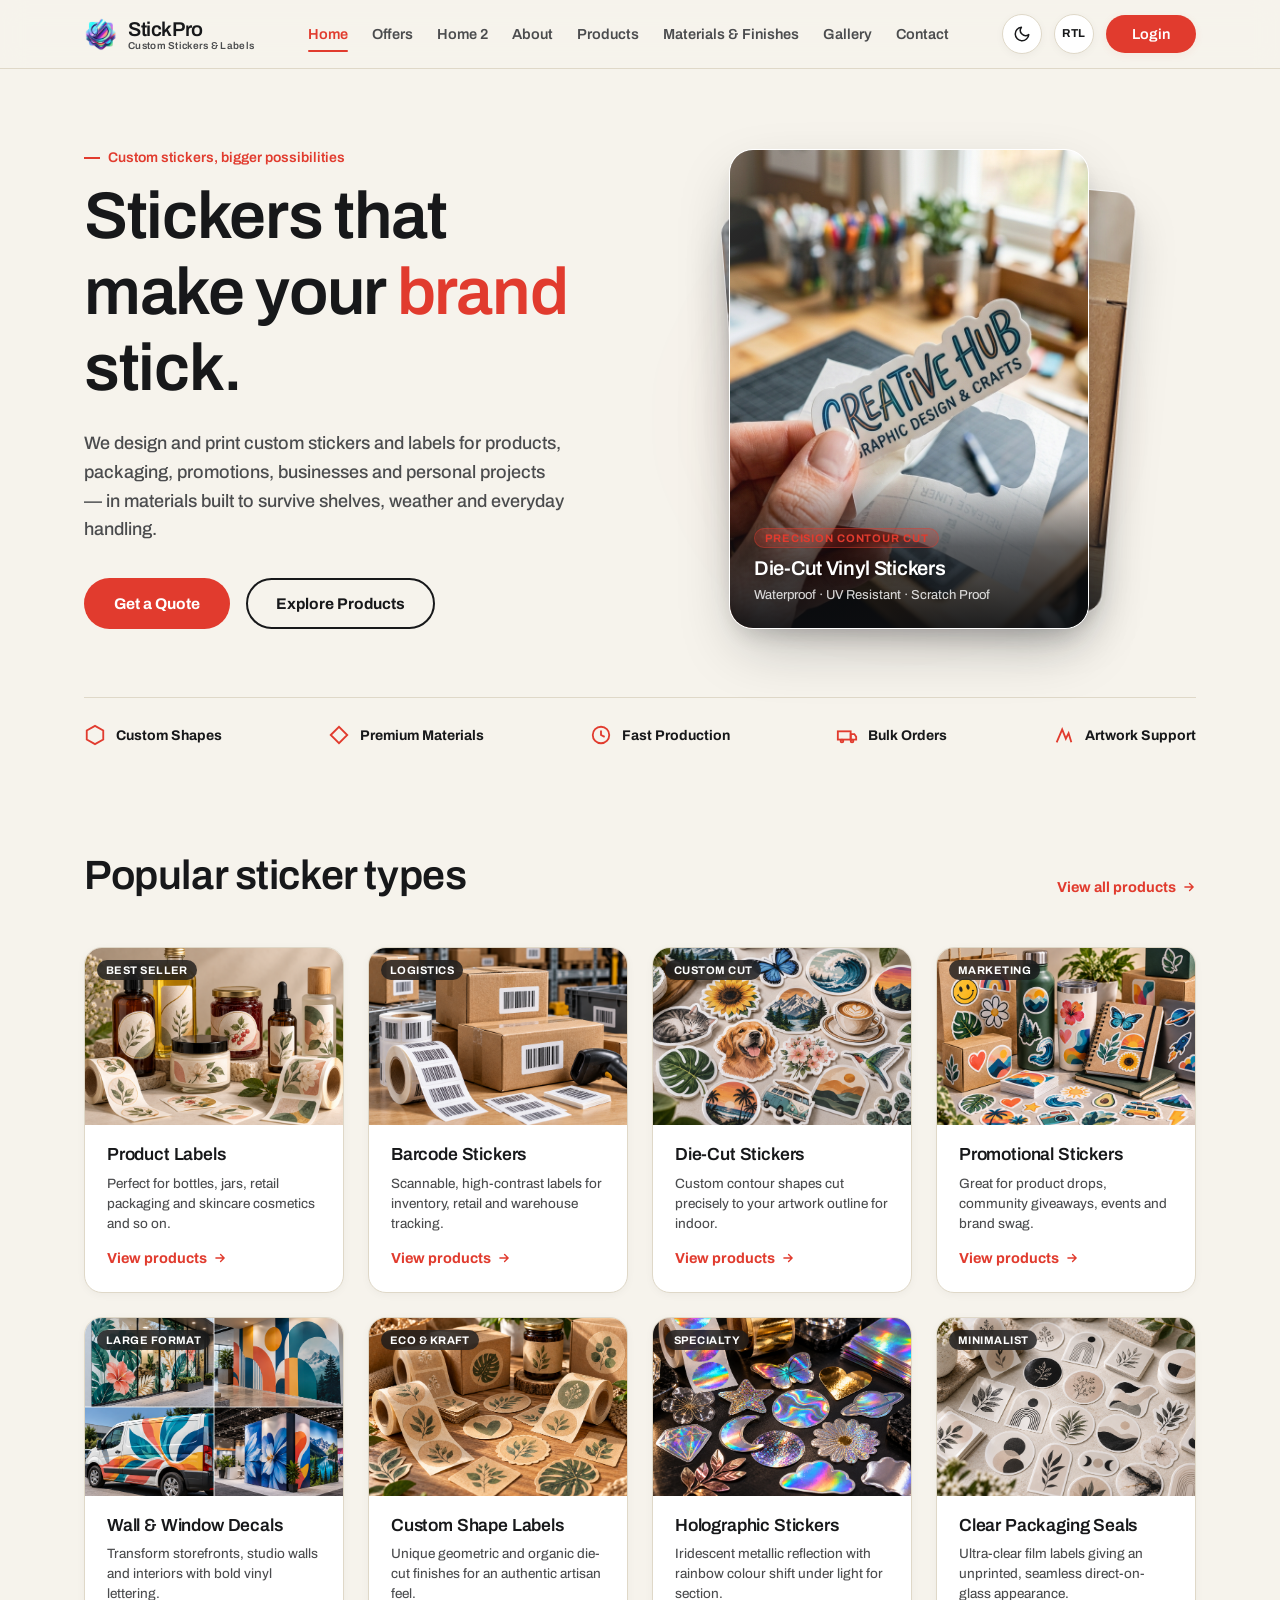
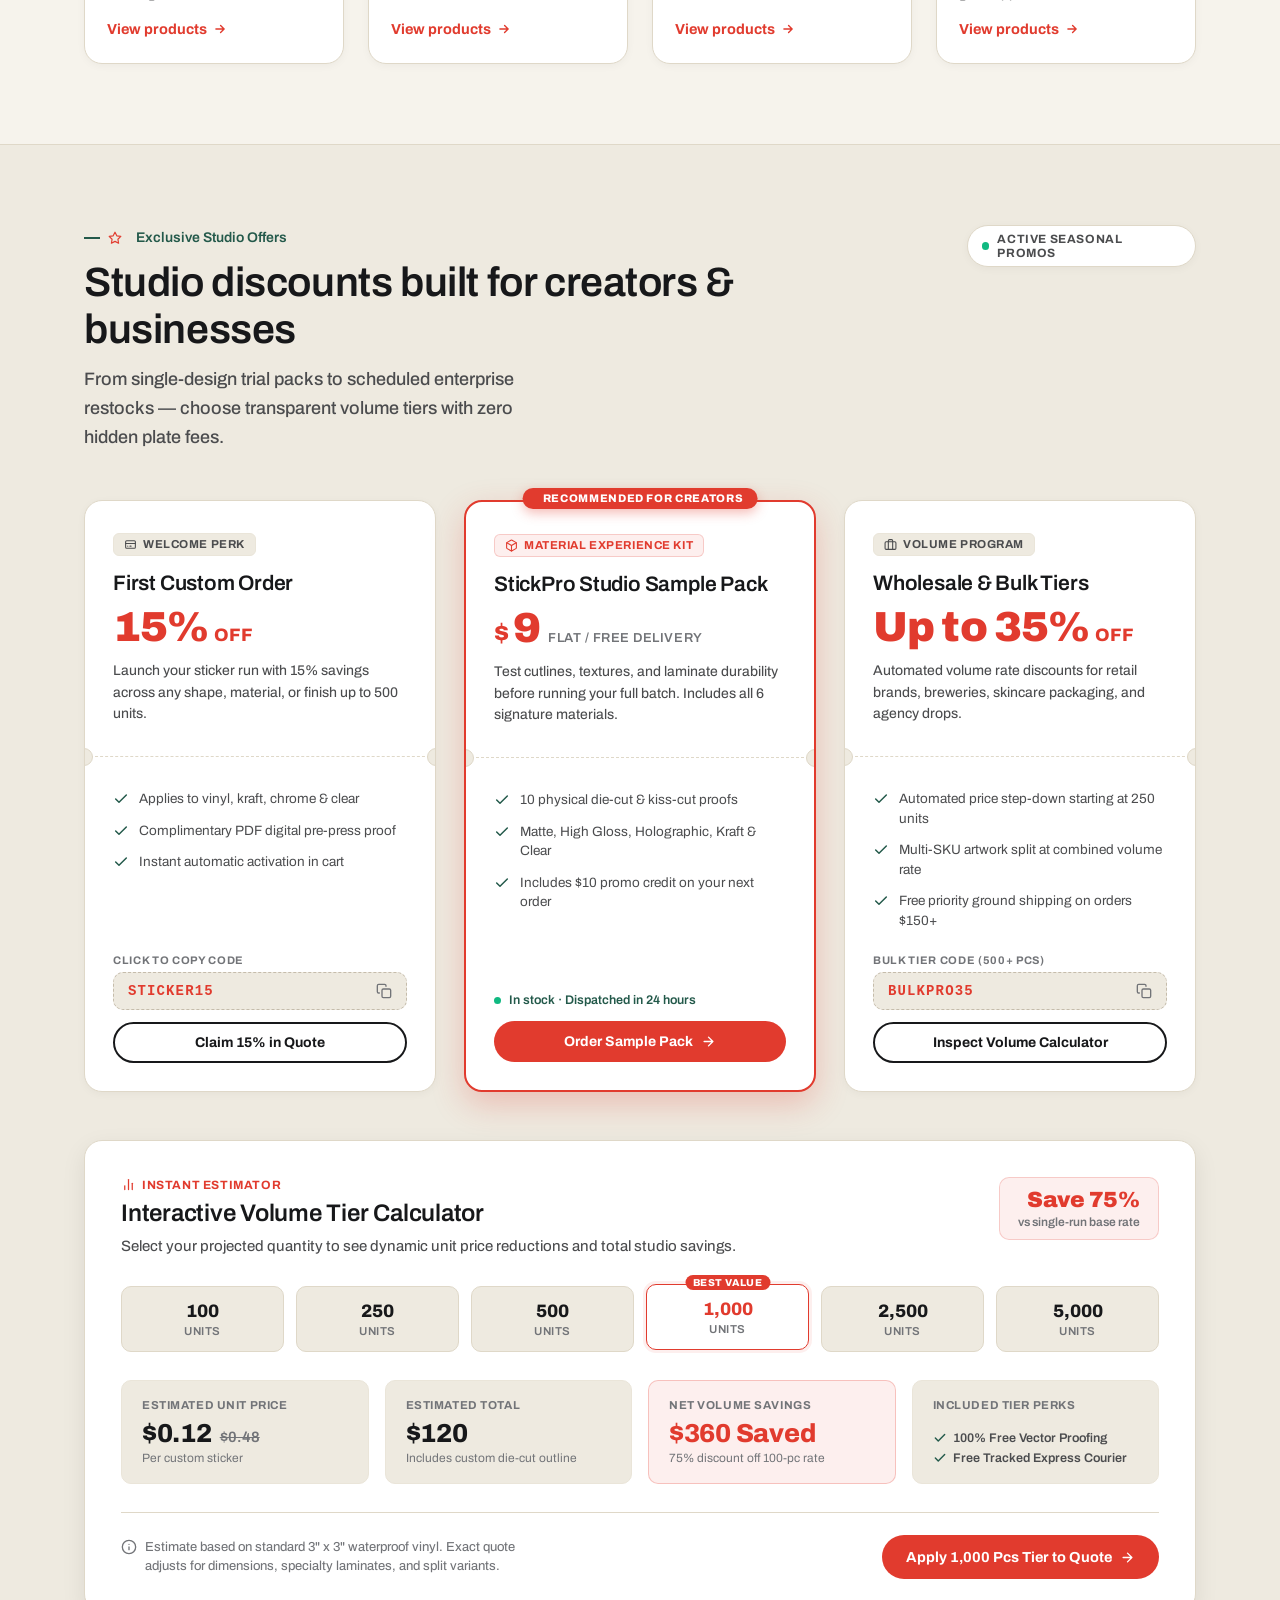
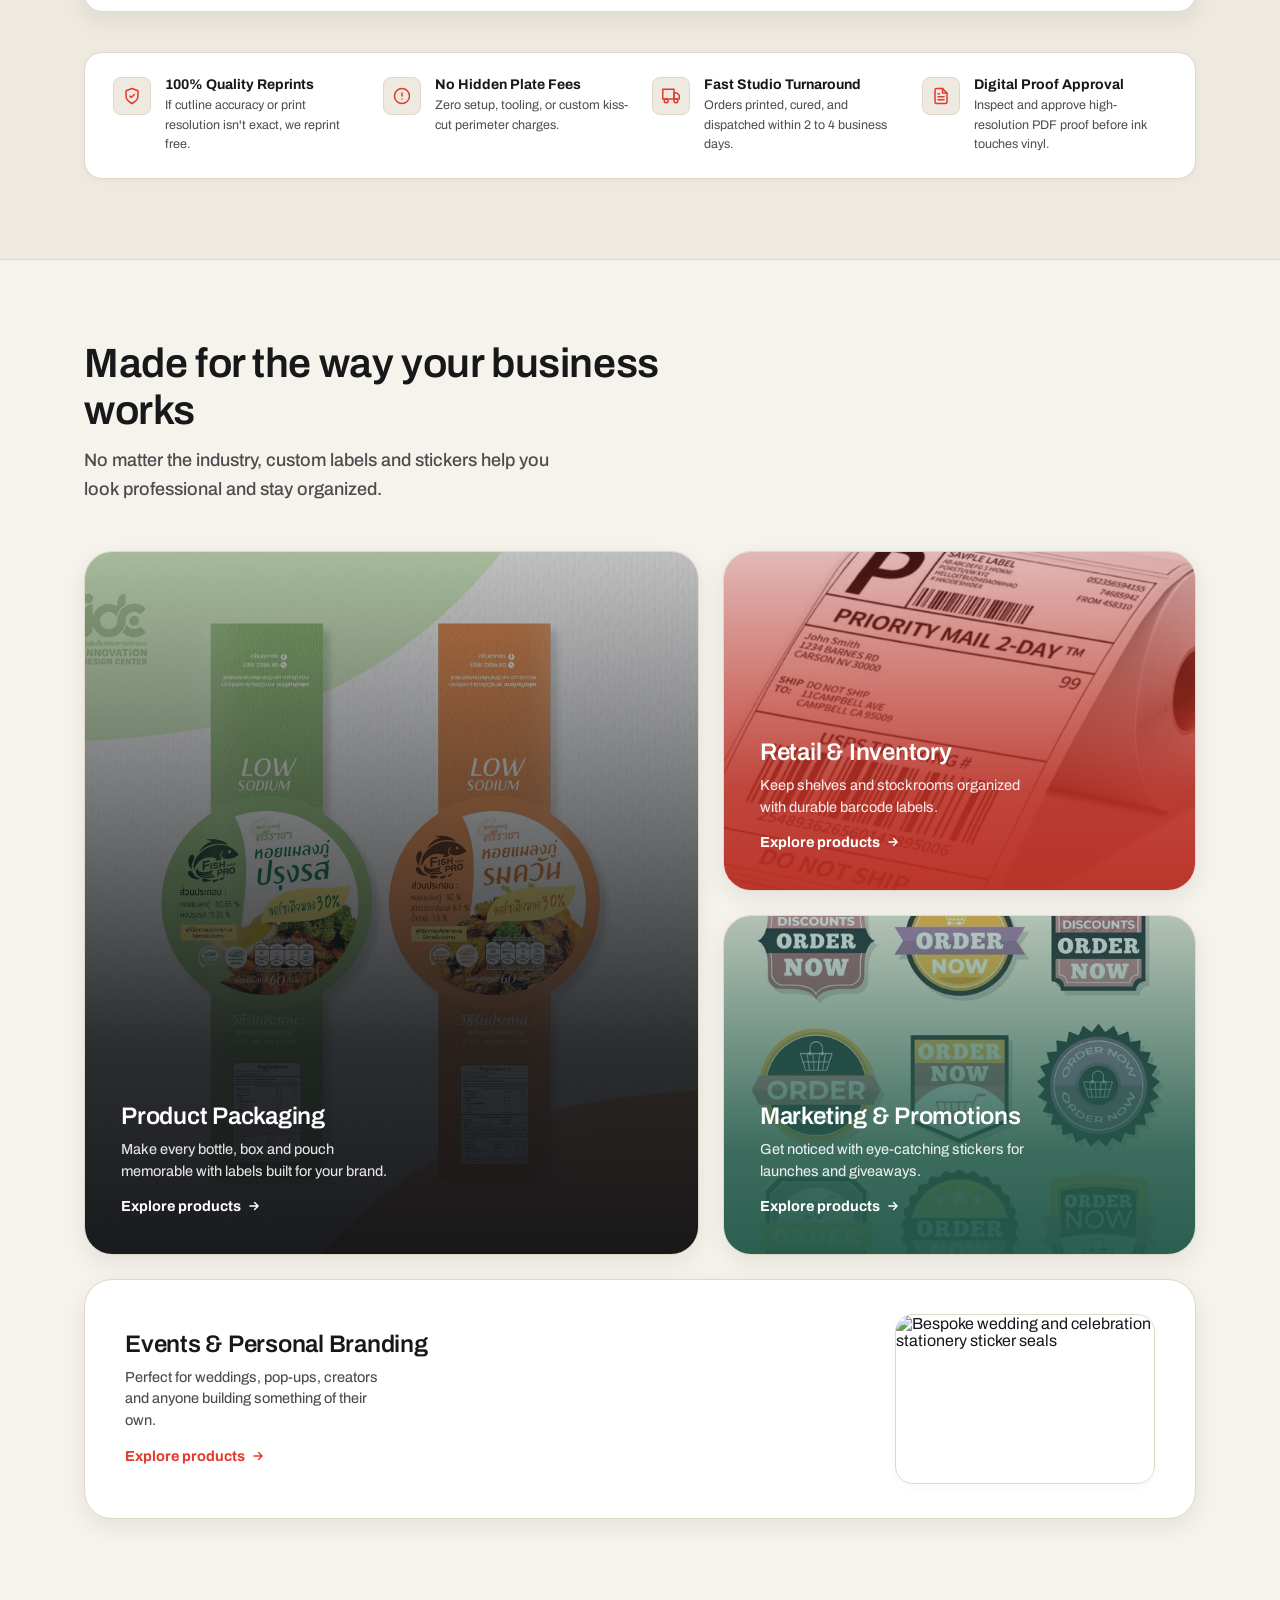
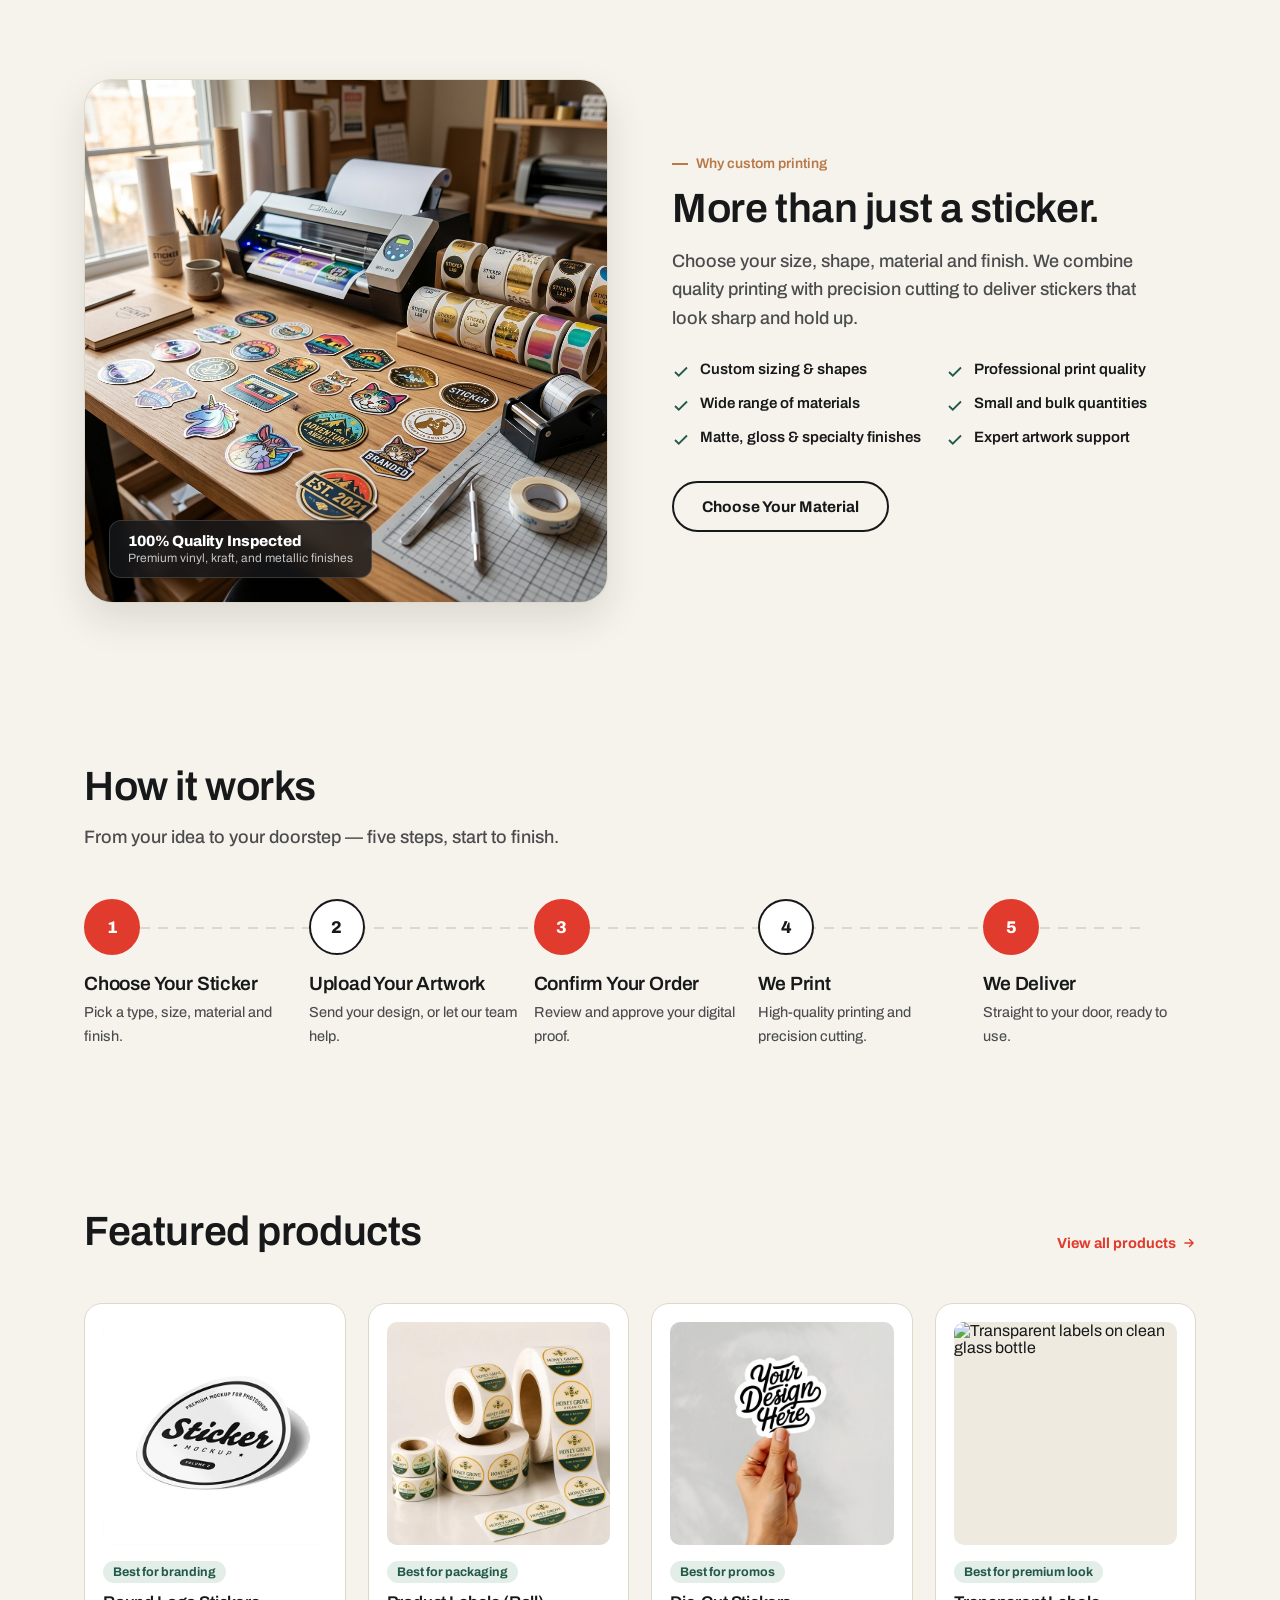
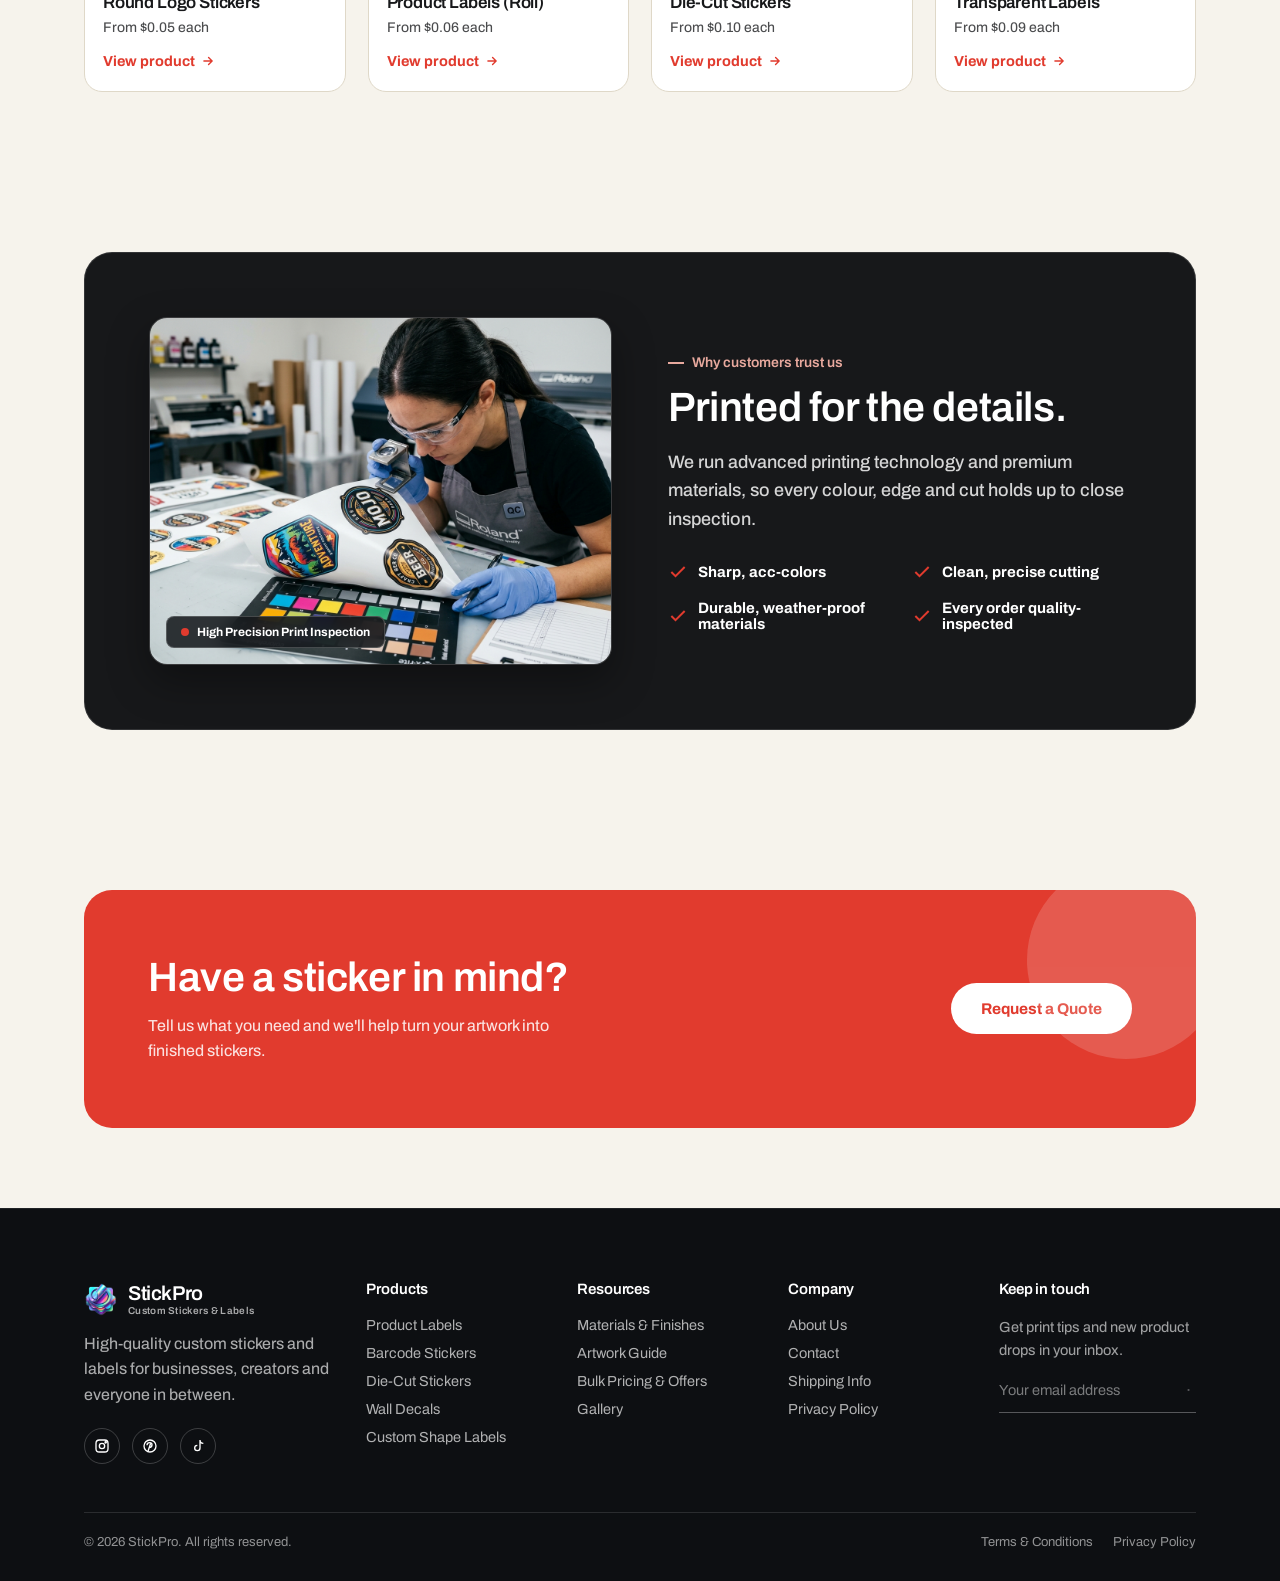
==== commit b18838d8: "Merge branch 'main' of https://github.com/Abanee/stickpro-website-sept" ====
--- a/index.html
+++ b/index.html
@@ -795,9 +795,9 @@
         <h2>Printed for the details.</h2>
         <p class="lede">We run advanced printing technology and premium materials, so every colour, edge and cut holds up to close inspection.</p>
         <ul class="quality-list">
-          <li><svg viewBox="0 0 24 24" fill="none" stroke="currentColor" stroke-width="2.4"><path d="M4 12 L9 17 L20 6"/></svg>Sharp, accurate colors</li>
+          <li><svg viewBox="0 0 24 24" fill="none" stroke="currentColor" stroke-width="2.4"><path d="M4 12 L9 17 L20 6"/></svg>Sharp, acc-colors</li>
           <li><svg viewBox="0 0 24 24" fill="none" stroke="currentColor" stroke-width="2.4"><path d="M4 12 L9 17 L20 6"/></svg>Clean, precise cutting</li>
-          <li><svg viewBox="0 0 24 24" fill="none" stroke="currentColor" stroke-width="2.4"><path d="M4 12 L9 17 L20 6"/></svg>Durable, weatherproof materials</li>
+          <li><svg viewBox="0 0 24 24" fill="none" stroke="currentColor" stroke-width="2.4"><path d="M4 12 L9 17 L20 6"/></svg>Durable, weather-proof materials</li>
           <li><svg viewBox="0 0 24 24" fill="none" stroke="currentColor" stroke-width="2.4"><path d="M4 12 L9 17 L20 6"/></svg>Every order quality-inspected</li>
         </ul>
       </div>
--- a/styles.css
+++ b/styles.css
@@ -2673,6 +2673,14 @@
 .final-cta--dark{ background: var(--ink); }
 .final-cta--dark .btn-primary{ background: var(--cherry); color: var(--white); }
 .final-cta--dark .btn-primary:hover{ background: var(--cherry-dark); }
+html[data-theme="dark"] .final-cta--dark{
+  background: var(--bg-elevated);
+  border: 1px solid var(--border-strong);
+  box-shadow: 0 16px 36px rgba(0,0,0,.28);
+}
+html[data-theme="dark"] .final-cta--dark h2{ color: var(--text-primary); }
+html[data-theme="dark"] .final-cta--dark p{ color: var(--text-secondary); }
+html[data-theme="dark"] .final-cta--dark .btn-primary{ color: #FFFFFF; }
 
 /* ==========================================================================
    MATERIALS & FINISHES PAGE
@@ -2883,6 +2891,21 @@
   font-size:12.5px; font-weight:700; padding:5px 12px;
   border:1px solid var(--line); border-radius:999px;
   background: rgba(255,255,255,.7);
+}
+html[data-theme="dark"] .mg-panel--gloss{
+  background: linear-gradient(135deg, #090B0E 0%, #252A30 38%, #626A73 49%, #171B20 60%, #050608 100%);
+  border-color: rgba(255,255,255,.22);
+}
+html[data-theme="dark"] .mg-panel--matte .mg-label,
+html[data-theme="dark"] .mg-panel--gloss .mg-label{ color: #FFFFFF; }
+html[data-theme="dark"] .mg-panel--gloss h3,
+html[data-theme="dark"] .mg-panel--gloss .mg-trait,
+html[data-theme="dark"] .mg-panel--gloss .mg-choose h4,
+html[data-theme="dark"] .mg-panel--gloss .mg-use-case{ color: #FFFFFF; }
+html[data-theme="dark"] .mg-panel--gloss .mg-choose{ border-color: rgba(255,255,255,.32); }
+html[data-theme="dark"] .mg-panel--gloss .mg-use-case{
+  background: rgba(0,0,0,.32);
+  border-color: rgba(255,255,255,.52);
 }
 .mg-divider{
   display:none; align-items:center; gap:16px;
@@ -3039,6 +3062,30 @@
 .decision-help{ margin-top:24px; padding-top:20px; border-top:1px solid var(--line); font-size:14px; color: var(--ink-soft); }
 .decision-help strong{ color: var(--ink); }
 .decision-help a{ color: var(--cherry); font-weight:700; }
+html[data-theme="dark"] .decision-q-label,
+html[data-theme="dark"] .decision-result-label,
+html[data-theme="dark"] .decision-result-desc,
+html[data-theme="dark"] .decision-help{ color: var(--text-secondary); }
+html[data-theme="dark"] .decision-q-label::before{
+  background: var(--accent);
+  color: #FFFFFF;
+}
+html[data-theme="dark"] .decision-opt{
+  background: var(--bg-elevated);
+  border-color: var(--border-strong);
+  color: var(--text-primary);
+}
+html[data-theme="dark"] .decision-opt:hover{
+  background: var(--bg-subtle);
+  border-color: var(--accent);
+  color: var(--text-primary);
+}
+html[data-theme="dark"] .decision-opt.selected{
+  background: var(--accent);
+  border-color: var(--accent);
+  color: #FFFFFF;
+}
+html[data-theme="dark"] .decision-help strong{ color: var(--text-primary); }
 
 @media (max-width: 1024px){ .decision-tool{ grid-template-columns:1fr; padding:32px; gap:32px; } }
 @media (max-width: 560px){ .decision-tool{ padding:24px; } }
@@ -3202,6 +3249,22 @@
 .mat-final-cta-actions{ display:flex; flex-direction:column; gap:12px; flex-shrink:0; }
 .mat-final-cta .btn-ghost{ color: var(--white); border-color: rgba(255,255,255,.4); }
 .mat-final-cta .btn-ghost:hover{ background: var(--white); color: var(--ink); border-color:var(--white); }
+html[data-theme="dark"] .mat-final-cta{
+  background: var(--bg-elevated);
+  border: 1px solid var(--border-strong);
+  box-shadow: 0 16px 36px rgba(0,0,0,.28);
+}
+html[data-theme="dark"] .mat-final-cta h2{ color: var(--text-primary); }
+html[data-theme="dark"] .mat-final-cta p{ color: var(--text-secondary); }
+html[data-theme="dark"] .mat-final-cta .btn-ghost{
+  color: var(--text-primary);
+  border-color: var(--border-strong);
+}
+html[data-theme="dark"] .mat-final-cta .btn-ghost:hover{
+  background: var(--bg-subtle);
+  color: var(--text-primary);
+  border-color: var(--border-strong);
+}
 
 @media (max-width: 900px){
   .mat-final-cta{ grid-template-columns:1fr; padding:44px 28px; gap:28px; }
@@ -4442,6 +4505,13 @@
   color:var(--ink);
 }
 
+html[data-theme="dark"] .h2-detail-caption{
+  background: rgba(27,32,38,.94);
+  border-color: var(--border-strong);
+  box-shadow: 0 4px 14px rgba(0,0,0,.28);
+}
+html[data-theme="dark"] .h2-detail-name{ color: var(--text-primary); }
+
 @media (max-width:1024px){
   .h2-details-grid{
     grid-template-columns:1fr 1fr;
@@ -4512,6 +4582,15 @@
   gap: 16px;
   flex-wrap: wrap;
 }
+
+html[data-theme="dark"] .h2-packaging-card,
+html[data-theme="dark"] .h2-packaging-inner{
+  background: var(--bg-elevated);
+  border-color: var(--border-strong);
+}
+html[data-theme="dark"] .h2-packaging-copy .h2-kicker{ color: #E7B68C; }
+html[data-theme="dark"] .h2-packaging-copy h2{ color: var(--text-primary); }
+html[data-theme="dark"] .h2-packaging-copy p{ color: var(--text-secondary); }
 
 @media (max-width: 960px){
   .h2-packaging-card,
@@ -4768,6 +4847,20 @@
   font-size:12px;
   color:var(--ink-soft);
   line-height:1.3;
+}
+
+html[data-theme="dark"] .h2-proof-quote{
+  background: var(--bg-elevated);
+  border: 1px solid var(--border-strong);
+  box-shadow: 0 16px 36px rgba(0,0,0,.28);
+}
+html[data-theme="dark"] .h2-proof-text,
+html[data-theme="dark"] .h2-proof-name{ color: var(--text-primary); }
+html[data-theme="dark"] .h2-proof-biz{ color: var(--text-secondary); }
+html[data-theme="dark"] .h2-proof-avatar{
+  background: var(--bg-subtle);
+  border-color: var(--border-strong);
+  color: var(--text-primary);
 }
 
 @media (max-width:1024px){
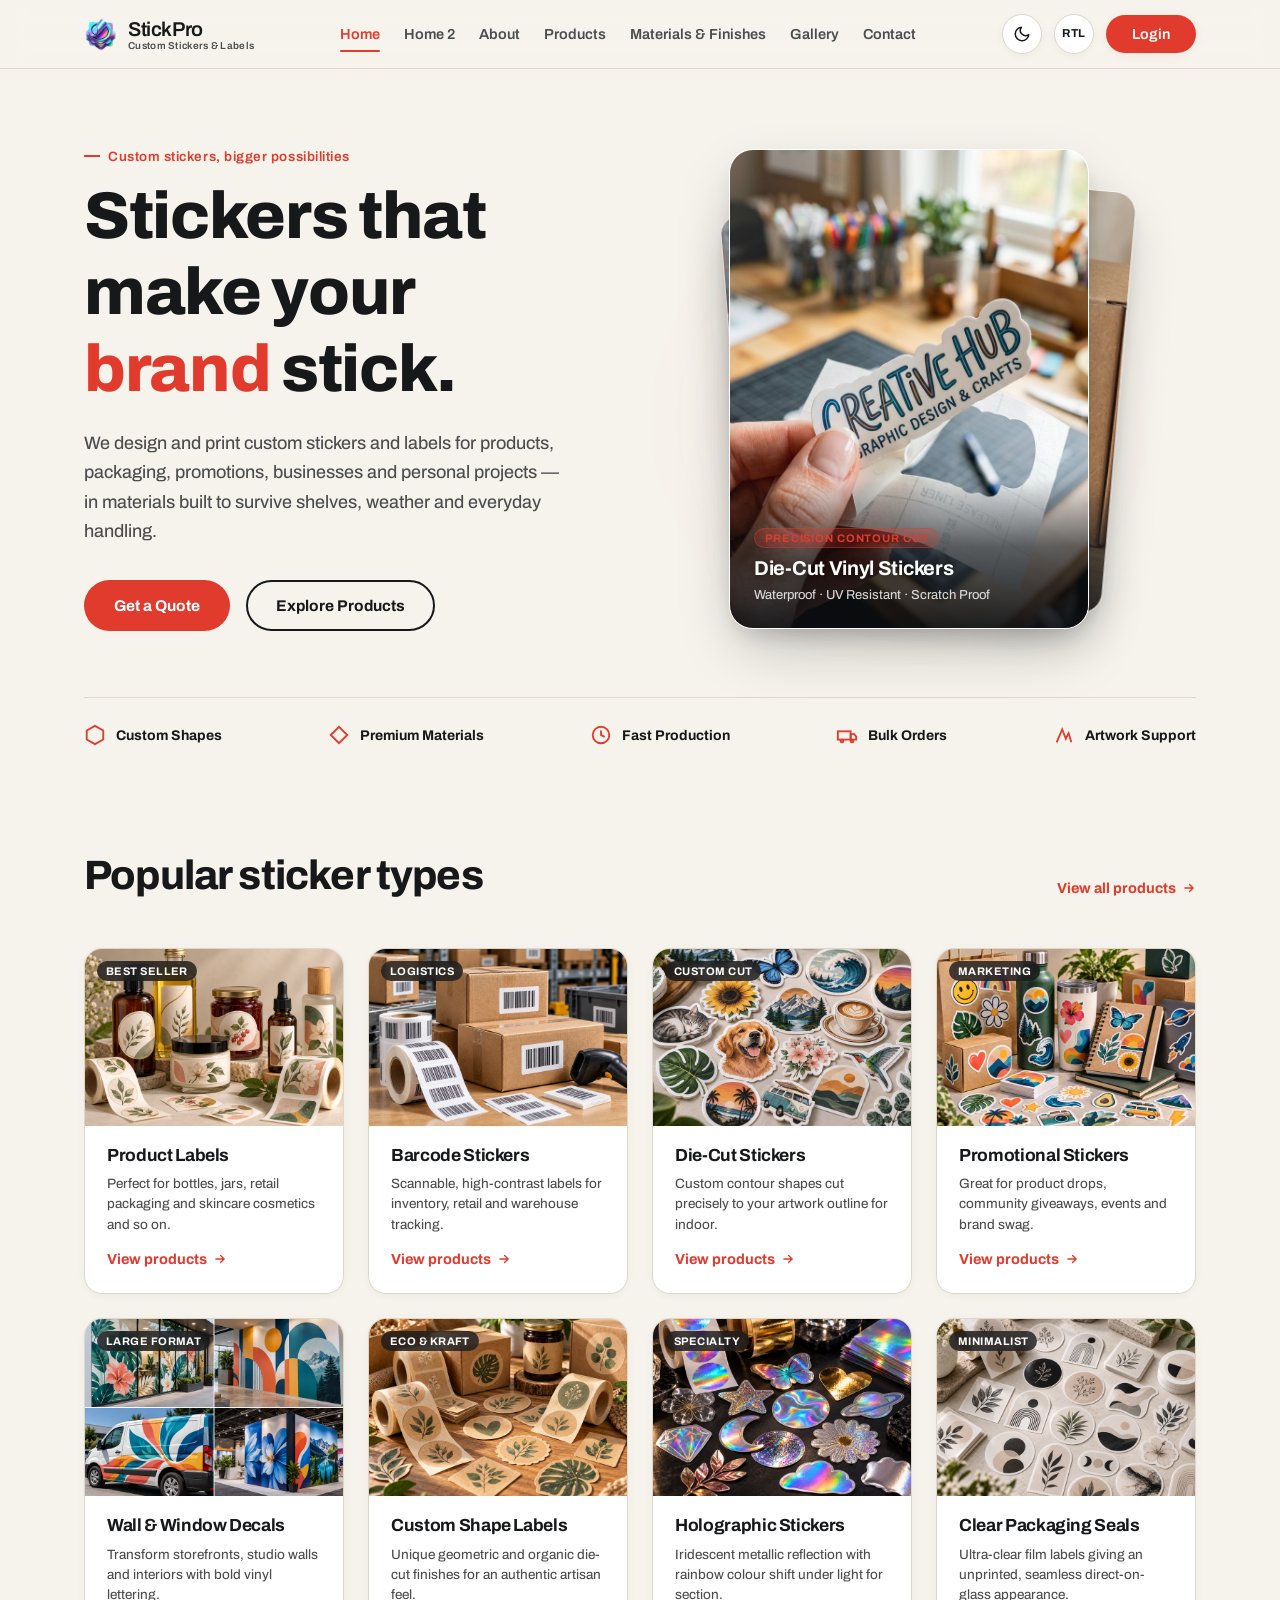
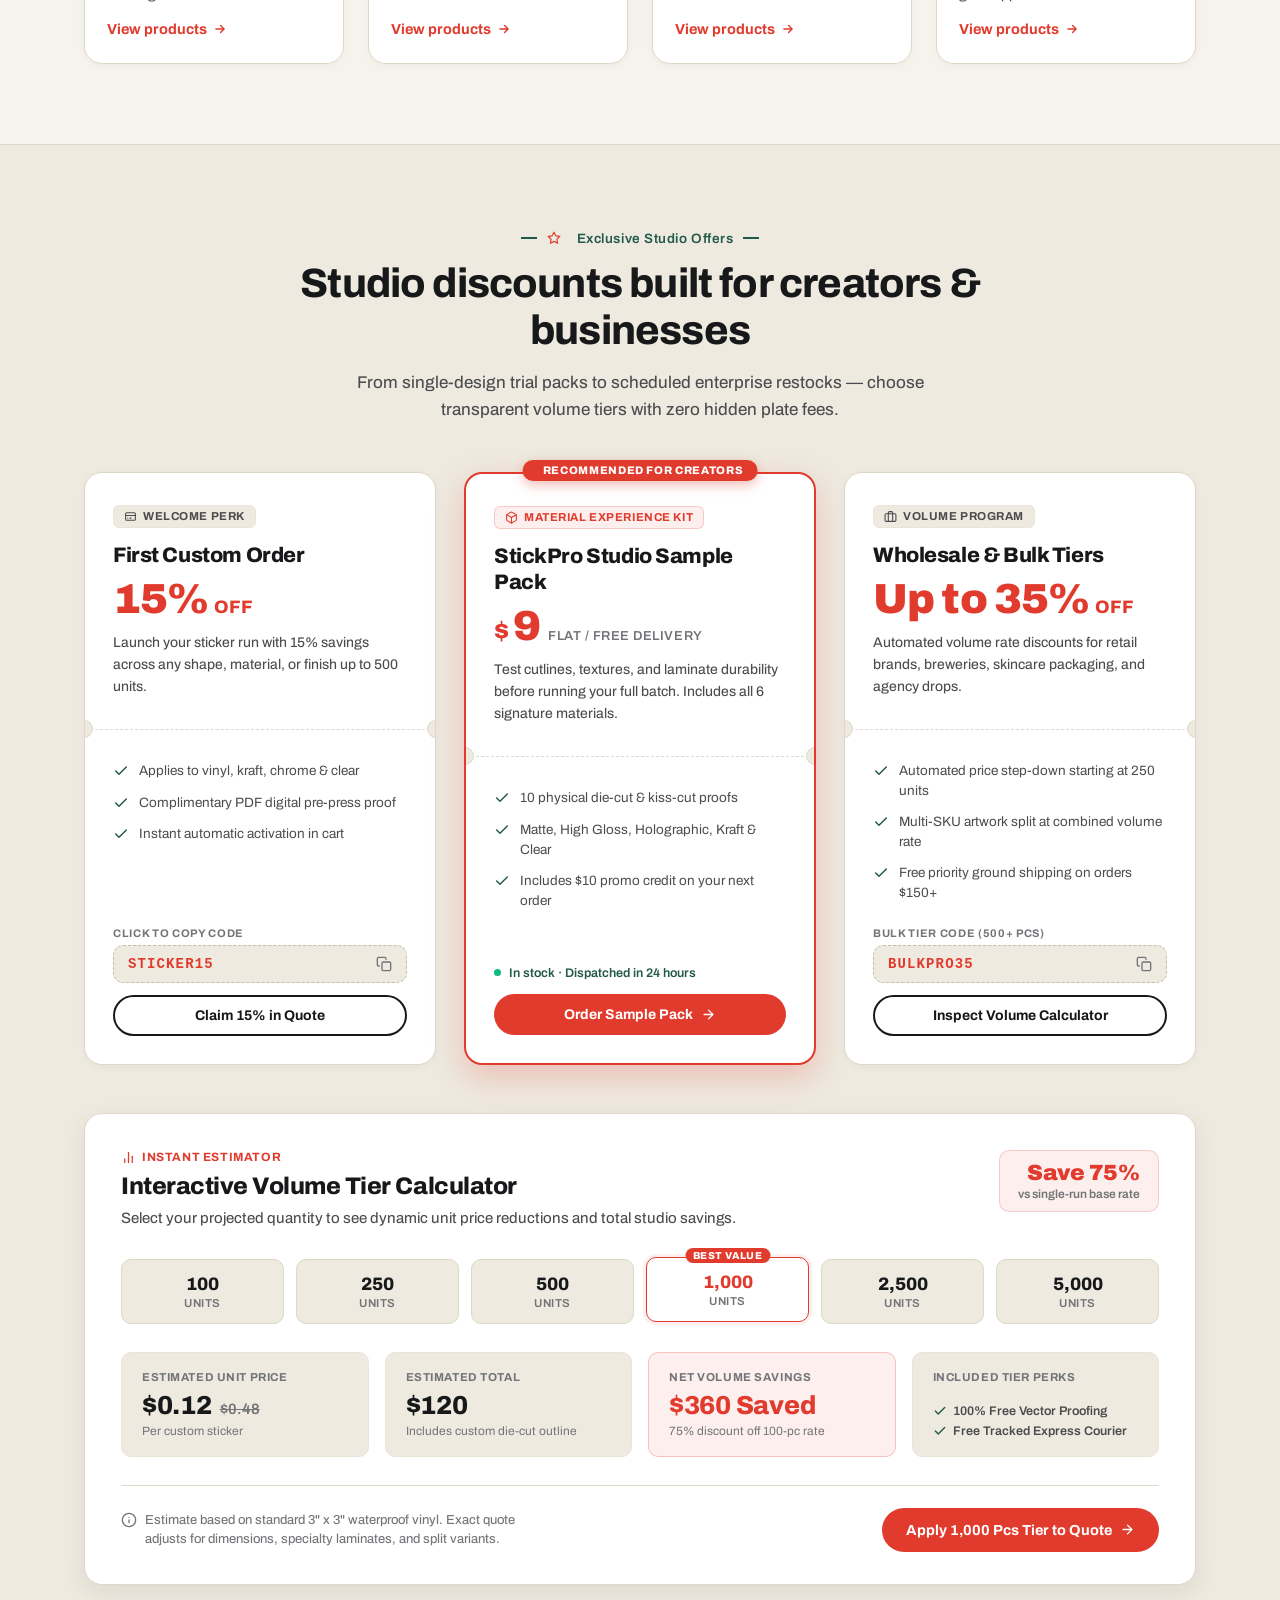
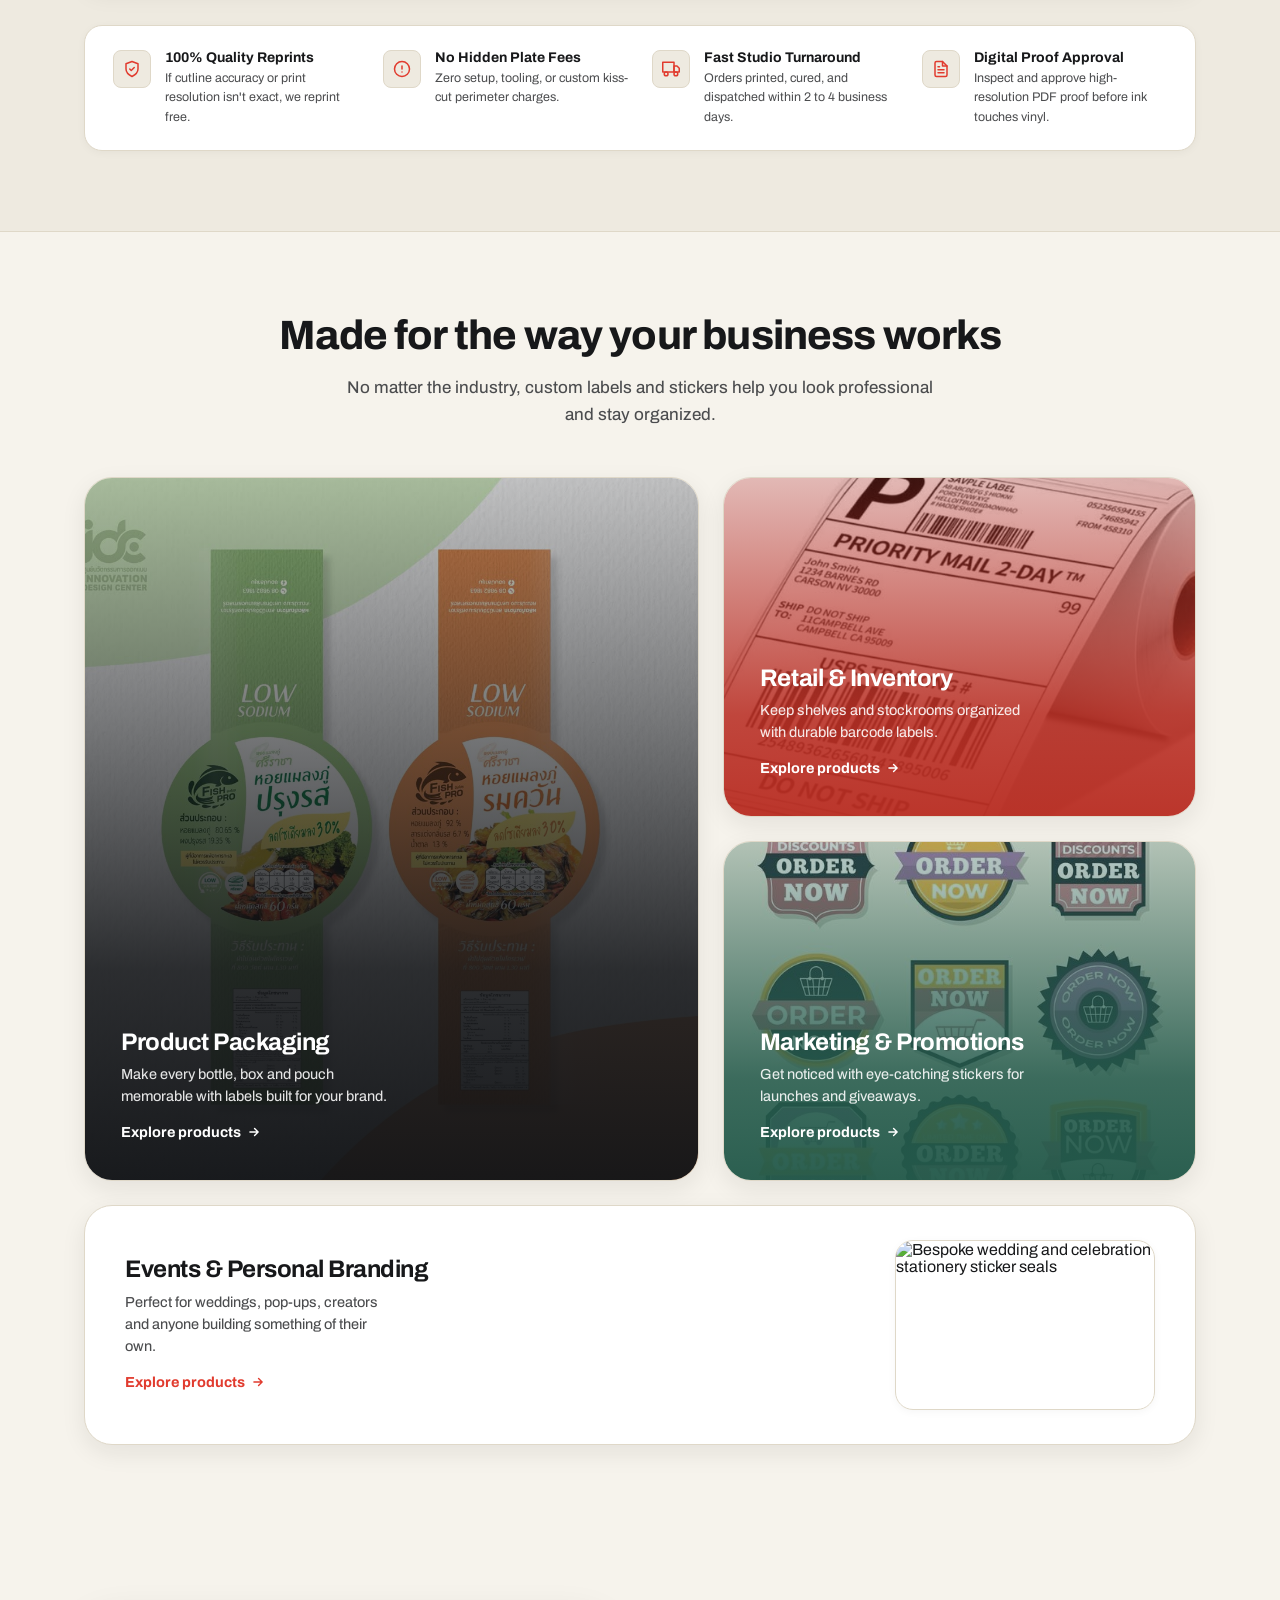
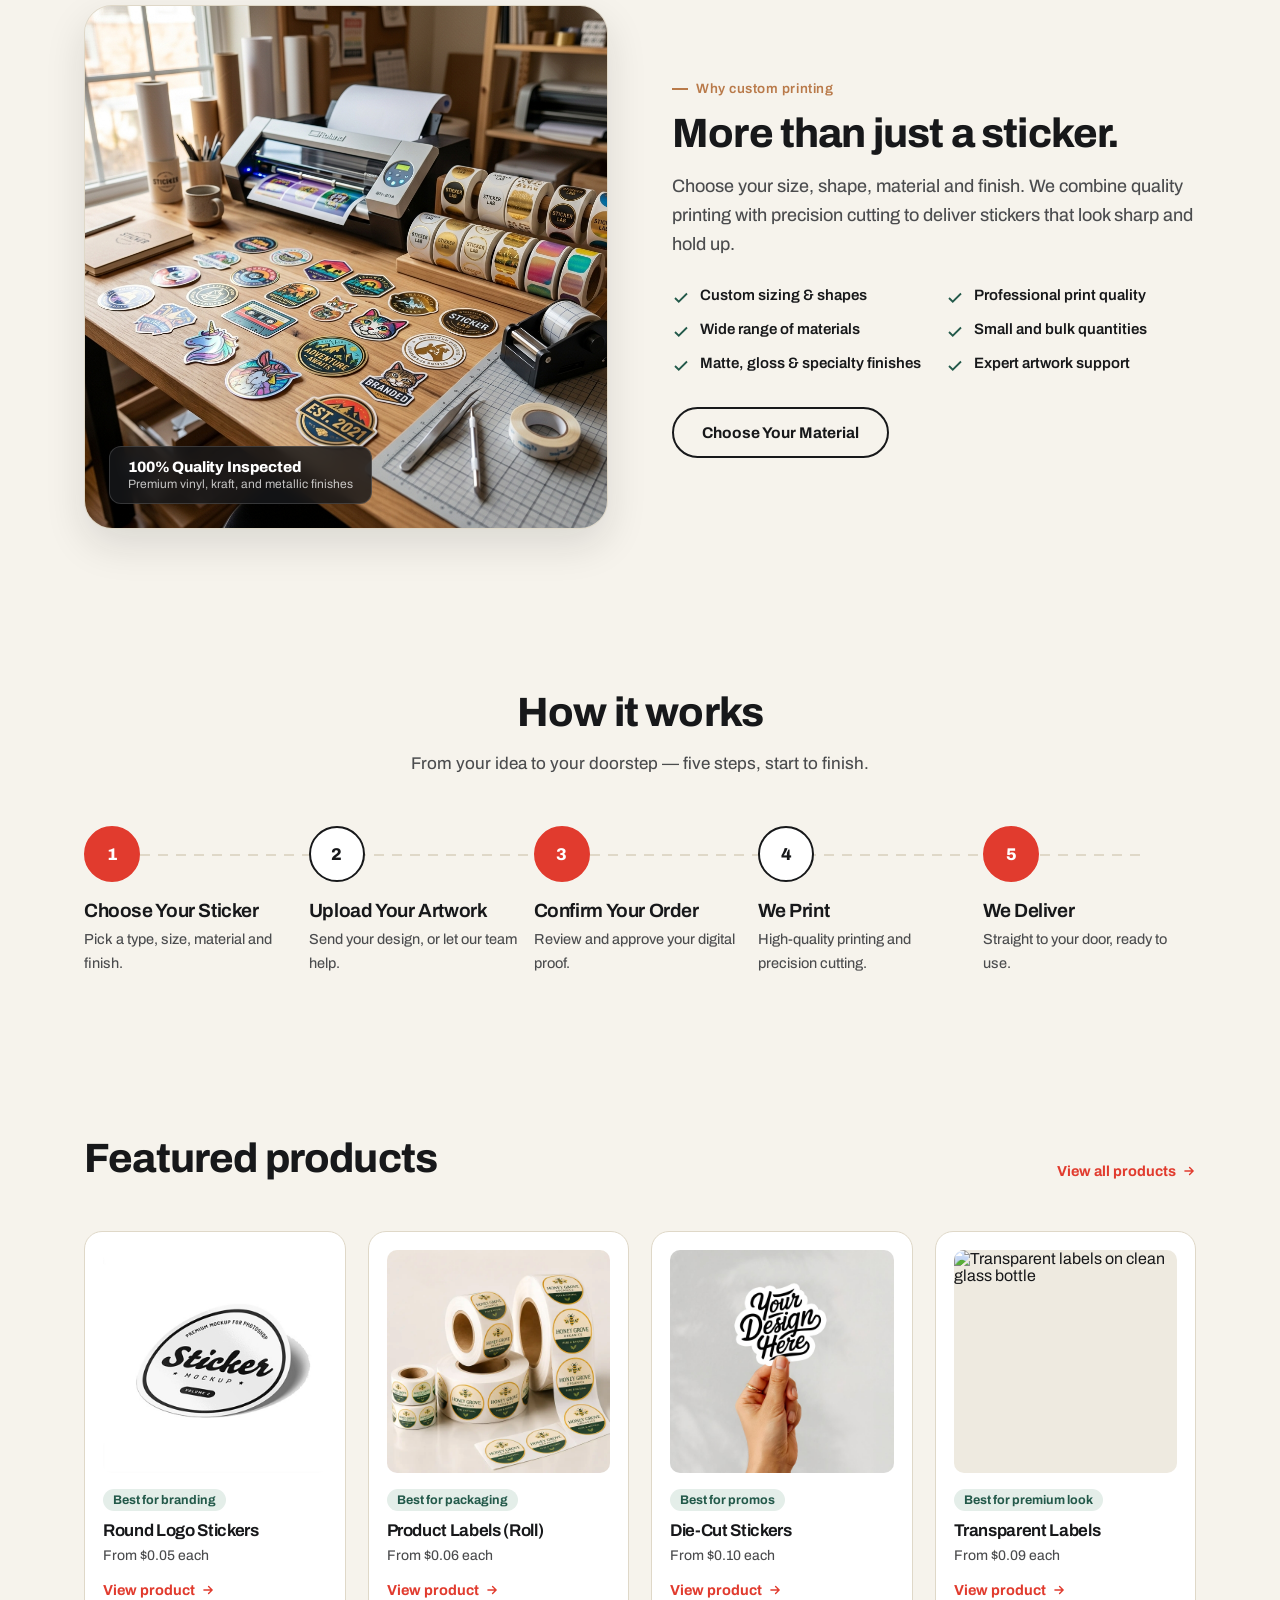
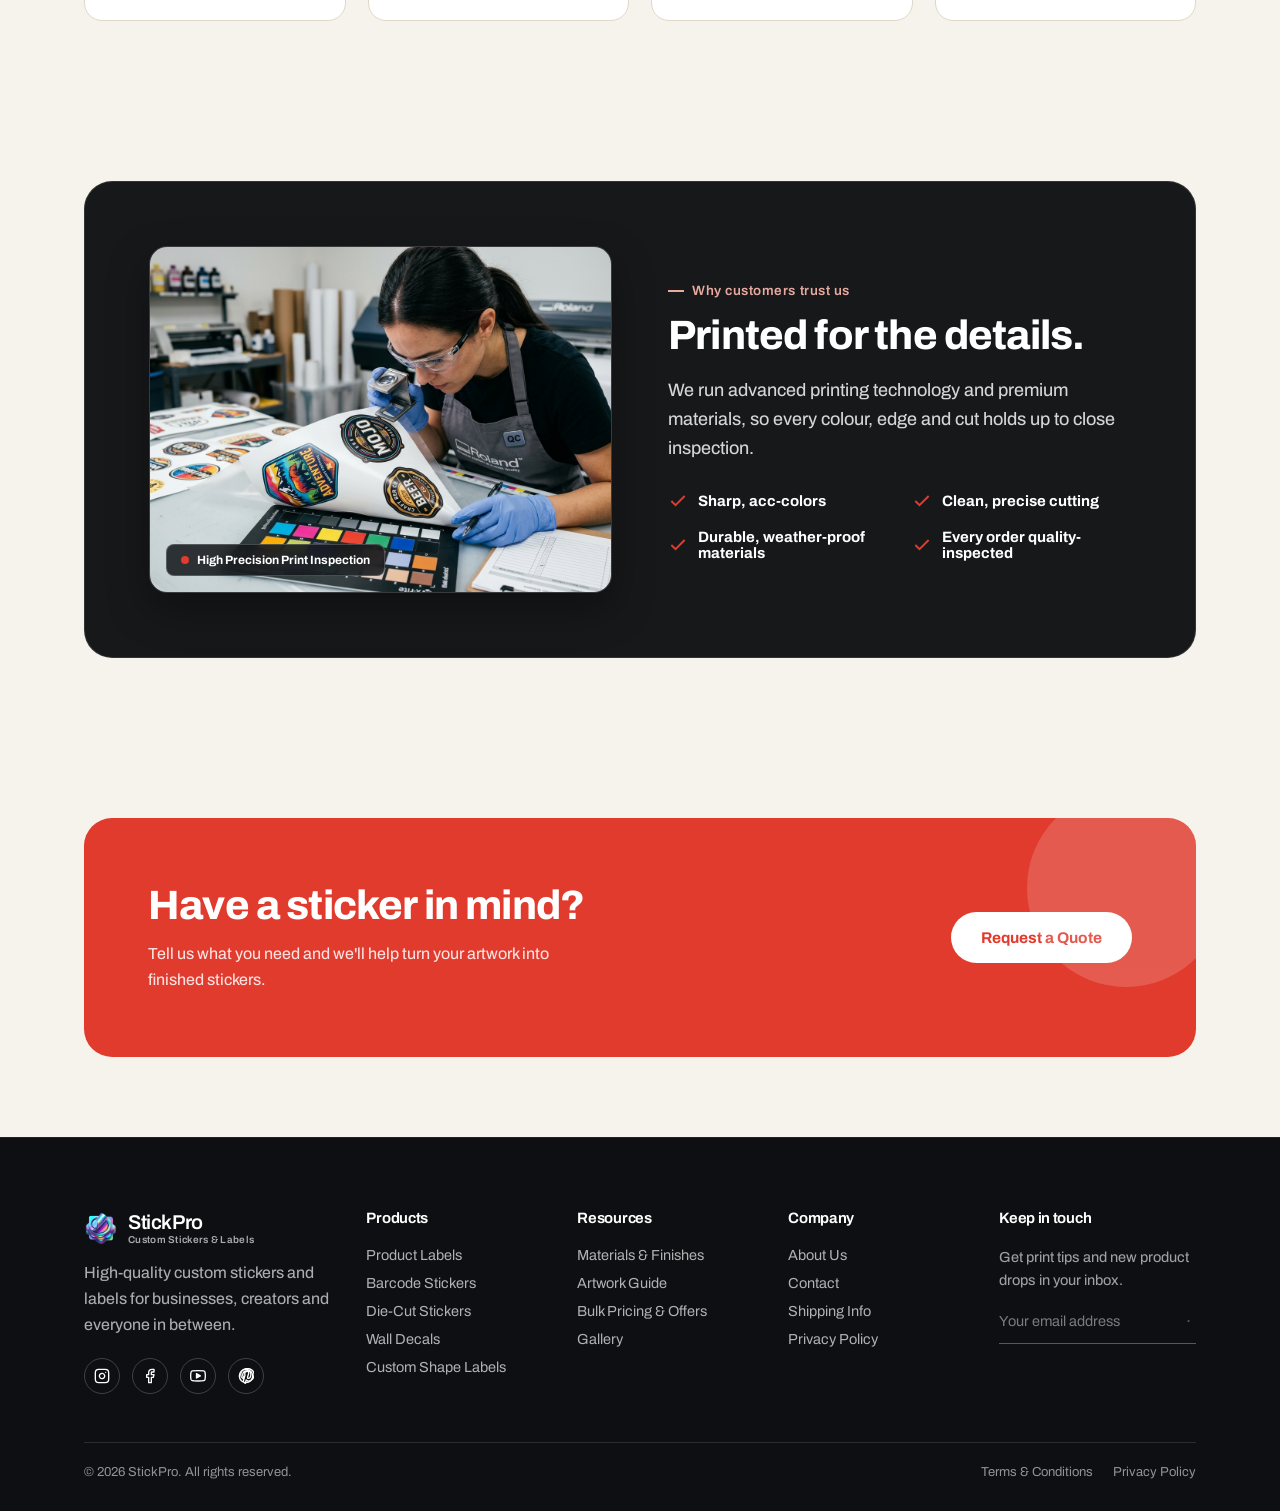
==== commit 64b6d9da: "fixed the issue" ====
--- a/index.html
+++ b/index.html
@@ -30,7 +30,7 @@
 
     <nav class="main-nav" aria-label="Primary">
       <a href="index.html" class="current">Home</a>
-      <a href="#offers">Offers</a>
+
       <a href="home2.html">Home 2</a>
       <a href="about.html">About</a>
       <a href="products.html">Products</a>
@@ -294,19 +294,13 @@
 <!-- ===================== SPECIAL DISCOUNTS & OFFERS ===================== -->
 <section class="section offers-section" id="offers">
   <div class="wrap reveal">
-    <div class="section-head split-head">
-      <div>
-        <span class="kicker">
-          <svg class="kicker-svg" viewBox="0 0 24 24" fill="none" stroke="currentColor" stroke-width="2" stroke-linecap="round" stroke-linejoin="round" aria-hidden="true"><polygon points="12 2 15.09 8.26 22 9.27 17 14.14 18.18 21.02 12 17.77 5.82 21.02 7 14.14 2 9.27 8.91 8.26 12 2"/></svg>
-          Exclusive Studio Offers
-        </span>
-        <h2>Studio discounts built for creators &amp; businesses</h2>
-        <p class="lede" style="margin-top:12px;">From single-design trial packs to scheduled enterprise restocks — choose transparent volume tiers with zero hidden plate fees.</p>
-      </div>
-      <div class="offers-live-badge" aria-label="Current studio promotions active status">
-        <span class="pulse-dot" aria-hidden="true"></span>
-        <span>Active Seasonal Promos</span>
-      </div>
+    <div class="section-head">
+      <span class="kicker">
+        <svg class="kicker-svg" viewBox="0 0 24 24" fill="none" stroke="currentColor" stroke-width="2" stroke-linecap="round" stroke-linejoin="round" aria-hidden="true"><polygon points="12 2 15.09 8.26 22 9.27 17 14.14 18.18 21.02 12 17.77 5.82 21.02 7 14.14 2 9.27 8.91 8.26 12 2"/></svg>
+        Exclusive Studio Offers
+      </span>
+      <h2>Studio discounts built for creators &amp; businesses</h2>
+      <p class="lede" style="margin-top:12px;">From single-design trial packs to scheduled enterprise restocks — choose transparent volume tiers with zero hidden plate fees.</p>
     </div>
   </div>
 
@@ -832,9 +826,10 @@
         </a>
         <p>High-quality custom stickers and labels for businesses, creators and everyone in between.</p>
         <div class="social-row">
-          <a href="#" aria-label="Instagram"><svg viewBox="0 0 24 24" fill="none" stroke="currentColor" stroke-width="2"><rect x="3" y="3" width="18" height="18" rx="5"/><circle cx="12" cy="12" r="4"/><circle cx="17.5" cy="6.5" r="1"/></svg></a>
-          <a href="#" aria-label="Pinterest"><svg viewBox="0 0 24 24" fill="none" stroke="currentColor" stroke-width="2"><circle cx="12" cy="12" r="9"/><path d="M9 20 L13 8 M11 14 C13.5 14 15 12.3 15 10 C15 8 13.3 7 11.5 7 C9 7 7.5 9 7.5 11"/></svg></a>
-          <a href="#" aria-label="TikTok"><svg viewBox="0 0 24 24" fill="none" stroke="currentColor" stroke-width="2"><path d="M15 3 C15 6 17 8 20 8 M15 3 V15 A4 4 0 1 1 11 11"/></svg></a>
+          <a href="https://instagram.com" target="_blank" rel="noopener noreferrer" aria-label="Instagram"><svg viewBox="0 0 24 24" fill="none" stroke="currentColor" stroke-width="2" stroke-linecap="round" stroke-linejoin="round"><rect x="2" y="2" width="20" height="20" rx="5" ry="5"/><path d="M16 11.37A4 4 0 1 1 12.63 8 4 4 0 0 1 16 11.37z"/><line x1="17.5" y1="6.5" x2="17.51" y2="6.5"/></svg></a>
+          <a href="https://facebook.com" target="_blank" rel="noopener noreferrer" aria-label="Facebook"><svg viewBox="0 0 24 24" fill="none" stroke="currentColor" stroke-width="2" stroke-linecap="round" stroke-linejoin="round"><path d="M18 2h-3a5 5 0 0 0-5 5v3H7v4h3v8h4v-8h3l1-4h-4V7a1 1 0 0 1 1-1h3z"/></svg></a>
+          <a href="https://youtube.com" target="_blank" rel="noopener noreferrer" aria-label="YouTube"><svg viewBox="0 0 24 24" fill="none" stroke="currentColor" stroke-width="2" stroke-linecap="round" stroke-linejoin="round"><path d="M22.54 6.42a2.78 2.78 0 0 0-1.94-2C18.88 4 12 4 12 4s-6.88 0-8.6.46a2.78 2.78 0 0 0-1.94 2A29 29 0 0 0 1 11.75a29 29 0 0 0 .46 5.33A2.78 2.78 0 0 0 3.4 19c1.72.46 8.6.46 8.6.46s6.88 0 8.6-.46a2.78 2.78 0 0 0 1.94-2 29 29 0 0 0 .46-5.25 29 29 0 0 0-.46-5.33z"/><polygon points="9.75 15.02 15.5 11.75 9.75 8.48 9.75 15.02" fill="currentColor"/></svg></a>
+          <a href="https://pinterest.com" target="_blank" rel="noopener noreferrer" aria-label="Pinterest"><svg viewBox="0 0 24 24" fill="none" stroke="currentColor" stroke-width="2" stroke-linecap="round" stroke-linejoin="round"><circle cx="12" cy="12" r="10"/><path d="M8 20l2.5-9.5c-.3-.6-.4-1.3-.4-2 0-2 1.5-3.5 3.5-3.5 1.5 0 2.5 1 2.5 2.2 0 1.8-1.2 4.4-1.8 6.8-.2.8.4 1.5 1.2 1.5 2.2 0 3.8-2.8 3.8-6.2 0-3.2-2.3-5.3-5.7-5.3-4.2 0-6.6 3.1-6.6 6.3 0 1.2.5 2.5 1.1 3.2.1.2.1.3.1.5-.1.4-.3 1.2-.4 1.4-.1.3-.3.4-.6.2-2.1-1-3.1-3.6-3.1-5.8 0-4.7 3.5-9.1 10.3-9.1 5.5 0 9.7 3.9 9.7 9.1 0 5.4-3.4 9.8-8.2 9.8-1.6 0-3.1-.8-3.6-1.8l-1 3.8c-.4 1.5-1.5 3.4-2.2 4.6"/></svg></a>
         </div>
       </div>
 
--- a/styles.css
+++ b/styles.css
@@ -179,41 +179,131 @@
 /* Global Typography Standards                                             */
 /* ---------------------------------------------------------------------- */
 h1, h2, h3, h4, h5, h6 {
-  font-weight: 600 !important;
-  letter-spacing: -0.01em;
-  line-height: 1.15;
+  font-weight: 700;
+  letter-spacing: -0.02em;
+  line-height: 1.16;
   color: var(--text-primary);
 }
-h1 { font-size: clamp(38px, 4.8vw, 56px); }
-h2 { font-size: clamp(28px, 3.2vw, 42px); }
-h3 { font-size: clamp(20px, 2.0vw, 26px); }
-h4 { font-size: clamp(17px, 1.5vw, 20px); }
+h1 { font-size: clamp(38px, 4.8vw, 58px); font-weight: 800; letter-spacing: -0.025em; }
+h2 { font-size: clamp(28px, 3.2vw, 44px); font-weight: 750; }
+h3 { font-size: clamp(20px, 2.0vw, 26px); font-weight: 700; }
+h4 { font-size: clamp(17px, 1.5vw, 20px); font-weight: 650; }
 p {
   font-size: 16px;
   font-weight: 450;
-  line-height: 1.6;
+  line-height: 1.62;
   color: var(--text-secondary);
 }
 .lede {
   font-size: 18px;
-  font-weight: 500;
-  line-height: 1.6;
-  max-width: 48ch;
+  font-weight: 450;
+  line-height: 1.62;
+  max-width: 54ch;
   color: var(--text-secondary);
 }
 
 .kicker{
   display:inline-flex; align-items:center; gap:8px;
-  font-size: 14px; font-weight: 600; color: var(--pine);
+  font-size: 13.5px; font-weight: 600; color: var(--pine);
+  letter-spacing: 0.04em;
   margin-bottom: 14px;
 }
 .kicker::before{
   content:''; width:16px; height:2px; background: var(--pine); display:inline-block;
 }
 
-.section-head{ margin-bottom: 48px; max-width: 640px; }
-.section-head.split-head{
-  display:flex; justify-content:space-between; align-items:flex-end; gap: 24px; max-width:none;
+/* ---------------------------------------------------------------------- */
+/* Section Header & Subtext Architecture (All Pages)                      */
+/* ---------------------------------------------------------------------- */
+
+.section-head {
+  margin-bottom: 48px;
+  max-width: 760px;
+}
+
+/* Centered alignment for standard section heads across all pages */
+.section-head:not(.split-head) {
+  text-align: center;
+  margin-left: auto;
+  margin-right: auto;
+}
+
+.section-head:not(.split-head) .kicker,
+.section-head:not(.split-head) .h2-kicker {
+  display: inline-flex;
+  align-items: center;
+  justify-content: center;
+  gap: 10px;
+  margin-left: auto;
+  margin-right: auto;
+  margin-bottom: 14px;
+}
+
+.section-head:not(.split-head) .kicker::after {
+  content: '';
+  width: 16px;
+  height: 2px;
+  background: var(--pine);
+  display: inline-block;
+}
+
+.section-head:not(.split-head) .h2-kicker::before,
+.section-head:not(.split-head) .h2-kicker::after {
+  content: '';
+  width: 14px;
+  height: 2px;
+  background: var(--cherry);
+  display: inline-block;
+}
+
+.section-head h2 {
+  margin-bottom: 14px;
+}
+
+.section-head p,
+.section-head .lede {
+  margin-top: 14px;
+  margin-bottom: 0;
+  font-size: 17px;
+  line-height: 1.62;
+  color: var(--text-secondary);
+}
+
+.section-head:not(.split-head) p,
+.section-head:not(.split-head) .lede {
+  margin-left: auto !important;
+  margin-right: auto !important;
+  text-align: center;
+  max-width: 60ch;
+}
+
+/* Split-head sections (Heading left, Action/Link right) */
+.section-head.split-head {
+  display: flex;
+  justify-content: space-between;
+  align-items: flex-end;
+  gap: 24px;
+  max-width: none;
+  text-align: start;
+}
+
+.section-head.split-head h2 {
+  margin-bottom: 0;
+}
+
+.section-head.split-head p,
+.section-head.split-head .lede {
+  margin-top: 8px;
+  max-width: 52ch;
+  text-align: start;
+}
+
+@media (max-width: 768px) {
+  .section-head.split-head {
+    flex-direction: column;
+    align-items: flex-start;
+    gap: 16px;
+  }
 }
 
 /* ---------------------------------------------------------------------- */
@@ -1489,8 +1579,9 @@
 .social-row a{
   width:36px; height:36px; border-radius:50%; border:1px solid rgba(255,255,255,.2);
   display:flex; align-items:center; justify-content:center;
-}
-.social-row a:hover{ border-color: #FFFFFF; }
+  transition: all .2s ease;
+}
+.social-row a:hover{ border-color: #FFFFFF; background: rgba(255,255,255,0.12); transform: translateY(-2px); }
 .social-row svg{ width:16px; height:16px; color: #FFFFFF !important; }
 
 .footer-col h4{ color: #FFFFFF !important; font-size:15px; margin-bottom:18px; }
@@ -1770,17 +1861,34 @@
 
 /* --- Narrow editorial hero (not a product hero) --- */
 .about-hero{
-  padding: 104px 0 92px;
+  min-height: 420px;
+  display: flex;
+  align-items: center;
+  justify-content: center;
+  padding: 72px 0;
+  box-sizing: border-box;
   background: linear-gradient(180deg, rgba(14, 16, 18, 0.72) 0%, rgba(14, 16, 18, 0.88) 100%), url('Assets/Banner/About.jpg') center/cover no-repeat;
   background-attachment: fixed;
   color: #fff;
   text-align: center;
-}
-.about-hero-head{ max-width: 800px; margin: 0 auto; text-align: center; }
-.about-hero-head .kicker{ color: #FF5A4D; display: inline-flex; justify-content: center; margin-bottom: 16px; }
-.about-hero-head .kicker::before{ background: #FF5A4D; }
-.about-hero-head h1{ font-size: clamp(36px, 4.8vw, 60px); margin-bottom: 18px; color: #FFFFFF; }
-.about-hero-head .lede{ color: rgba(255,255,255,0.85); margin: 0 auto; text-align: center; }
+  position: relative;
+}
+.about-hero-head{ max-width: 820px; margin: 0 auto; text-align: center; }
+.about-hero-head .kicker{
+  color: #FF5A4D; display: inline-flex; align-items: center; justify-content: center; gap: 10px;
+  font-size: 13.5px; font-weight: 600; letter-spacing: 0.08em; text-transform: uppercase; margin-bottom: 16px;
+}
+.about-hero-head .kicker::before,
+.about-hero-head .kicker::after{ content: ''; width: 16px; height: 2px; background: #FF5A4D; display: inline-block; }
+.about-hero-head h1{ font-size: clamp(36px, 4.8vw, 56px); font-weight: 800; letter-spacing: -0.025em; line-height: 1.14; margin: 0 0 16px; color: #FFFFFF; }
+.about-hero-head .lede{ font-size: 17.5px; line-height: 1.6; font-weight: 450; color: rgba(255,255,255,0.88); margin: 0 auto; text-align: center; max-width: 58ch; }
+
+@media (max-width: 768px){
+  .about-hero{ min-height: 360px; padding: 56px 0; }
+}
+@media (max-width: 480px){
+  .about-hero{ min-height: 320px; padding: 48px 0; }
+}
 
 /* --- Our story: Vertical Zig-Zag Timeline --- */
 .story-timeline {
@@ -2502,28 +2610,55 @@
 
 /* --- Hero: editorial statement, no illustration stage --- */
 .products-hero{
-  padding: 96px 0 64px;
+  min-height: 420px;
+  display: flex;
+  align-items: center;
+  justify-content: center;
+  padding: 72px 0;
+  box-sizing: border-box;
   background: linear-gradient(180deg, rgba(14, 16, 18, 0.74) 0%, rgba(14, 16, 18, 0.88) 100%), url('Assets/Banner/product.jpg') center/cover no-repeat;
   background-attachment: fixed;
   color: #fff;
   text-align: center;
-}
-.products-hero-inner{ max-width: 840px; margin: 0 auto; text-align: center; }
-.products-hero-inner .kicker{ color: #FF5A4D; display: inline-flex; justify-content: center; margin-bottom: 16px; }
-.products-hero-inner .kicker::before{ background: #FF5A4D; }
-.products-hero h1{ font-size: clamp(38px, 5.2vw, 64px); margin: 18px 0 22px; color: #FFFFFF; }
-.products-hero .lede{ max-width: 68ch; margin: 0 auto; color: rgba(255,255,255,0.85); text-align: center; }
-
-.hero-facts{
-  margin-top: 44px; border-top: 1px solid rgba(255,255,255,0.14); padding-top: 26px;
-  display:flex; gap: 40px; flex-wrap:wrap; justify-content: center;
-}
-.hero-fact{ display:flex; align-items:center; gap:10px; }
-.hero-fact svg{ width:20px; height:20px; color: #FF5A4D; flex-shrink:0; }
-.hero-fact span{ font-weight:700; font-size:14px; color: #FFFFFF; }
-
+  position: relative;
+}
+.products-hero-inner{ max-width: 820px; margin: 0 auto; text-align: center; }
+.products-hero-inner .kicker{
+  color: #FF5A4D; display: inline-flex; align-items: center; justify-content: center; gap: 10px;
+  font-size: 13.5px; font-weight: 600; letter-spacing: 0.08em; text-transform: uppercase; margin-bottom: 16px;
+}
+.products-hero-inner .kicker::before,
+.products-hero-inner .kicker::after{ content: ''; width: 16px; height: 2px; background: #FF5A4D; display: inline-block; }
+.products-hero h1{ font-size: clamp(36px, 4.8vw, 56px); font-weight: 800; letter-spacing: -0.025em; line-height: 1.14; margin: 0 0 16px; color: #FFFFFF; }
+.products-hero .lede{ font-size: 17.5px; line-height: 1.6; font-weight: 450; max-width: 58ch; margin: 0 auto; color: rgba(255,255,255,0.88); text-align: center; }
+
+/* Dedicated quick facts strip below products hero */
+.products-facts-bar{
+  background: var(--bg-surface);
+  border-bottom: 1px solid var(--border);
+  padding: 16px 0;
+}
+.products-facts-bar .hero-facts{
+  margin-top: 0;
+  border-top: none;
+  padding-top: 0;
+  display: flex;
+  gap: 36px;
+  flex-wrap: wrap;
+  justify-content: center;
+}
+.products-facts-bar .hero-fact{ display: flex; align-items: center; gap: 10px; }
+.products-facts-bar .hero-fact svg{ width: 20px; height: 20px; color: var(--accent); flex-shrink: 0; }
+.products-facts-bar .hero-fact span{ font-weight: 700; font-size: 14px; color: var(--text-primary); }
+
+@media (max-width: 768px){
+  .products-hero{ min-height: 360px; padding: 56px 0; }
+}
 @media (max-width: 640px){
-  .hero-facts{ flex-direction:column; gap:14px; align-items: center; }
+  .products-facts-bar .hero-facts{ flex-direction: column; gap: 12px; align-items: center; }
+}
+@media (max-width: 480px){
+  .products-hero{ min-height: 320px; padding: 48px 0; }
 }
 
 /* --- Product navigation rail: compact, scrollable pills (non-sticky) --- */
@@ -2690,26 +2825,44 @@
 
 /* --- Materials hero: editorial layout --- */
 .materials-hero{
-  padding: 104px 0 88px;
+  min-height: 420px;
+  display: flex;
+  align-items: center;
+  justify-content: center;
+  padding: 72px 0;
+  box-sizing: border-box;
   background: linear-gradient(180deg, rgba(14, 16, 18, 0.74) 0%, rgba(14, 16, 18, 0.9) 100%), url('Assets/Banner/materials.jpg') center/cover no-repeat;
   background-attachment: fixed;
   color: #fff;
   text-align: center;
-}
-.materials-hero-copy{ max-width: 800px; margin: 0 auto; text-align: center; }
-.materials-hero-copy .kicker{ color: #FF5A4D; display: inline-flex; justify-content: center; margin-bottom: 16px; }
-.materials-hero-copy .kicker::before{ background: #FF5A4D; }
+  position: relative;
+}
+.materials-hero-copy{ max-width: 820px; margin: 0 auto; text-align: center; }
+.materials-hero-copy .kicker{
+  color: #FF5A4D; display: inline-flex; align-items: center; justify-content: center; gap: 10px;
+  font-size: 13.5px; font-weight: 600; letter-spacing: 0.08em; text-transform: uppercase; margin-bottom: 16px;
+}
+.materials-hero-copy .kicker::before,
+.materials-hero-copy .kicker::after{ content: ''; width: 16px; height: 2px; background: #FF5A4D; display: inline-block; }
 .materials-hero-copy h1{
-  font-size: clamp(38px, 5.2vw, 64px);
-  line-height: 1.05;
-  margin: 16px 0 20px;
-  letter-spacing: -0.02em;
+  font-size: clamp(36px, 4.8vw, 56px);
+  font-weight: 800;
+  line-height: 1.14;
+  margin: 0 0 16px;
+  letter-spacing: -0.025em;
   color: #FFFFFF;
 }
-.materials-hero-copy .lede{ margin: 0 auto 34px; max-width: 58ch; color: rgba(255,255,255,0.85); text-align: center; }
+.materials-hero-copy .lede{ margin: 0 auto 24px; max-width: 58ch; font-size: 17.5px; line-height: 1.6; font-weight: 450; color: rgba(255,255,255,0.88); text-align: center; }
 .materials-hero-ctas{ display:flex; gap:14px; flex-wrap:wrap; justify-content: center; }
 .materials-hero .btn-ghost{ color: #fff; border-color: rgba(255,255,255,0.3); }
 .materials-hero .btn-ghost:hover{ background: rgba(255,255,255,0.15); border-color: #fff; }
+
+@media (max-width: 768px){
+  .materials-hero{ min-height: 360px; padding: 56px 0; }
+}
+@media (max-width: 480px){
+  .materials-hero{ min-height: 320px; padding: 48px 0; }
+}
 
 /* --- Material library: row-by-row responsive card grid --- */
 .mat-shelf-wrap{
@@ -2801,13 +2954,15 @@
 /* --- Material detail inspector --- */
 .mat-inspector{
   display:grid;
-  grid-template-columns: 1.2fr 1fr;
-  gap: 64px;
-  align-items:start;
+  grid-template-columns: 1fr 1fr;
+  gap: 48px;
+  align-items:stretch;
 }
 .mat-inspector-visual{
   position:relative;
-  aspect-ratio: 5/6;
+  height: 100%;
+  min-height: 480px;
+  aspect-ratio: unset;
   border-radius: var(--radius-l);
   border: 1.5px solid var(--line);
   overflow:hidden;
@@ -2819,8 +2974,9 @@
   background: var(--white); border:1px solid var(--line);
   padding:7px 14px; border-radius:6px;
   font-size:11px; font-weight:800; letter-spacing:.1em; text-transform:uppercase;
-}
-.mat-inspector-info{ display:flex; flex-direction:column; gap:28px; }
+  z-index: 2;
+}
+.mat-inspector-info{ display:flex; flex-direction:column; justify-content:center; gap:24px; }
 .mat-info-header .mat-code{ font-size:11px; font-weight:800; letter-spacing:.12em; color: var(--cherry); text-transform:uppercase; margin-bottom:8px; }
 .mat-info-header h2{ font-size: clamp(26px, 2.6vw, 34px); margin-bottom:10px; }
 .mat-info-header p{ font-size:15.5px; }
@@ -2843,7 +2999,7 @@
 
 @media (max-width: 1024px){
   .mat-inspector{ grid-template-columns:1fr; gap:36px; }
-  .mat-inspector-visual{ aspect-ratio: 16/9; }
+  .mat-inspector-visual{ min-height: 340px; aspect-ratio: 16/9; }
 }
 @media (max-width: 560px){
   .mat-spec-grid{ grid-template-columns: 1fr; }
@@ -2906,6 +3062,11 @@
 html[data-theme="dark"] .mg-panel--gloss .mg-use-case{
   background: rgba(0,0,0,.32);
   border-color: rgba(255,255,255,.52);
+}
+html[data-theme="dark"] .mg-panel--matte .mg-use-case{
+  background: rgba(255,255,255,.08);
+  border-color: rgba(255,255,255,.22);
+  color: #FFFFFF;
 }
 .mg-divider{
   display:none; align-items:center; gap:16px;
@@ -3284,39 +3445,80 @@
 
 /* --- Gallery hero --- */
 .gallery-hero{
-  padding: 96px 0 48px;
+  min-height: 420px;
+  display: flex;
+  align-items: center;
+  justify-content: center;
+  padding: 72px 0;
+  box-sizing: border-box;
   background: linear-gradient(180deg, rgba(14, 16, 18, 0.74) 0%, rgba(14, 16, 18, 0.9) 100%), url('Assets/Banner/gallery.jpg') center/cover no-repeat;
   background-attachment: fixed;
   color: #fff;
   text-align: center;
-}
-.gallery-hero-inner{ max-width: 840px; margin: 0 auto 36px; text-align: center; }
-.gallery-hero-inner .kicker{ color: #FF5A4D; display: inline-flex; justify-content: center; margin-bottom: 16px; }
-.gallery-hero-inner .kicker::before{ background: #FF5A4D; }
+  position: relative;
+}
+.gallery-hero-inner{ max-width: 820px; margin: 0 auto; text-align: center; }
+.gallery-hero-inner .kicker{
+  color: #FF5A4D; display: inline-flex; align-items: center; justify-content: center; gap: 10px;
+  font-size: 13.5px; font-weight: 600; letter-spacing: 0.08em; text-transform: uppercase; margin-bottom: 16px;
+}
+.gallery-hero-inner .kicker::before,
+.gallery-hero-inner .kicker::after{ content: ''; width: 16px; height: 2px; background: #FF5A4D; display: inline-block; }
 .gallery-hero-inner h1{
-  font-size: clamp(38px, 5vw, 62px);
-  margin: 16px 0 18px;
-  line-height: 1.05;
+  font-size: clamp(36px, 4.8vw, 56px);
+  font-weight: 800;
+  margin: 0 0 16px;
+  line-height: 1.14;
+  letter-spacing: -0.025em;
   color: #FFFFFF;
 }
-.gallery-hero-inner .lede{ max-width: 64ch; margin: 0 auto; color: rgba(255,255,255,0.85); text-align: center; }
-
-/* --- Filter bar --- */
-.gallery-filter-bar{
-  display:flex; gap:10px; flex-wrap:wrap;
-  padding: 24px 0 12px;
+.gallery-hero-inner .lede{ max-width: 58ch; font-size: 17.5px; line-height: 1.6; font-weight: 450; margin: 0 auto; color: rgba(255,255,255,0.88); text-align: center; }
+
+/* Dedicated filter strip below gallery hero */
+.gallery-filter-strip{
+  background: var(--bg-surface);
+  border-bottom: 1px solid var(--border);
+  padding: 16px 0;
+  position: relative;
+  z-index: 5;
+}
+.gallery-filter-strip .gallery-filter-bar{
+  display: flex;
+  gap: 10px;
+  flex-wrap: wrap;
   justify-content: center;
-}
-.gallery-filter-btn{
-  padding: 10px 22px; border-radius:999px;
-  border:1.5px solid rgba(255,255,255,0.22); background: rgba(255,255,255,0.08);
-  font-family: var(--font); font-size:14px; font-weight:700; color: rgba(255,255,255,0.88);
-  cursor:pointer; white-space:nowrap;
+  padding: 0;
+}
+.gallery-filter-strip .gallery-filter-btn{
+  padding: 9px 20px;
+  border-radius: 999px;
+  border: 1px solid var(--border);
+  background: var(--bg-surface-2);
+  font-family: var(--font);
+  font-size: 13.5px;
+  font-weight: 700;
+  color: var(--text-secondary);
+  cursor: pointer;
+  white-space: nowrap;
   transition: all .18s ease;
-  backdrop-filter: blur(6px);
-}
-.gallery-filter-btn:hover{ border-color: #fff; color: #fff; background: rgba(255,255,255,0.18); }
-.gallery-filter-btn.active{ background: #E13B2E; border-color: #E13B2E; color: #fff; }
+}
+.gallery-filter-strip .gallery-filter-btn:hover{
+  border-color: var(--accent);
+  color: var(--accent);
+  background: var(--accent-soft);
+}
+.gallery-filter-strip .gallery-filter-btn.active{
+  background: var(--accent);
+  border-color: var(--accent);
+  color: #FFFFFF;
+}
+
+@media (max-width: 768px){
+  .gallery-hero{ min-height: 360px; padding: 56px 0; }
+}
+@media (max-width: 480px){
+  .gallery-hero{ min-height: 320px; padding: 48px 0; }
+}
 
 /* --- Gallery grid: 4 columns x 6 rows = 24 items --- */
 .gallery-section{ padding: 48px 0 64px; }
@@ -3482,25 +3684,40 @@
 
 /* --- Contact hero --- */
 .contact-hero{
-  padding: 96px 0 68px;
+  min-height: 420px;
+  display: flex;
+  align-items: center;
+  justify-content: center;
+  padding: 72px 0;
+  box-sizing: border-box;
   background: linear-gradient(180deg, rgba(14, 16, 18, 0.74) 0%, rgba(14, 16, 18, 0.88) 100%), url('Assets/Banner/contact.jpg') center/cover no-repeat;
   background-attachment: fixed;
   color: #fff;
   text-align: center;
-}
-.contact-hero-inner{ max-width: 800px; margin: 0 auto; text-align: center; }
-.contact-hero-inner .kicker{ color: #FF5A4D; display: inline-flex; justify-content: center; margin-bottom: 16px; }
-.contact-hero-inner .kicker::before{ background: #FF5A4D; }
+  position: relative;
+}
+.contact-hero-inner{ max-width: 820px; margin: 0 auto; text-align: center; }
+.contact-hero-inner .kicker{
+  color: #FF5A4D; display: inline-flex; align-items: center; justify-content: center; gap: 10px;
+  font-size: 13.5px; font-weight: 600; letter-spacing: 0.08em; text-transform: uppercase; margin-bottom: 16px;
+}
+.contact-hero-inner .kicker::before,
+.contact-hero-inner .kicker::after{ content: ''; width: 16px; height: 2px; background: #FF5A4D; display: inline-block; }
 .contact-hero-inner h1{
-  font-size: clamp(38px, 5vw, 62px);
-  margin: 16px 0 18px;
-  line-height: 1.05;
+  font-size: clamp(36px, 4.8vw, 56px);
+  font-weight: 800;
+  margin: 0 0 16px;
+  line-height: 1.14;
+  letter-spacing: -0.025em;
   color: #FFFFFF;
 }
-.contact-hero-inner .lede{ max-width: 58ch; margin: 0 auto; color: rgba(255,255,255,0.85); text-align: center; }
-.contact-hero-divider{
-  margin-top: 36px;
-  border: none; border-top: 1px solid rgba(255,255,255,0.14);
+.contact-hero-inner .lede{ max-width: 58ch; font-size: 17.5px; line-height: 1.6; font-weight: 450; margin: 0 auto; color: rgba(255,255,255,0.88); text-align: center; }
+
+@media (max-width: 768px){
+  .contact-hero{ min-height: 360px; padding: 56px 0; }
+}
+@media (max-width: 480px){
+  .contact-hero{ min-height: 320px; padding: 48px 0; }
 }
 
 /* --- Contact layout: 2-column workbench --- */
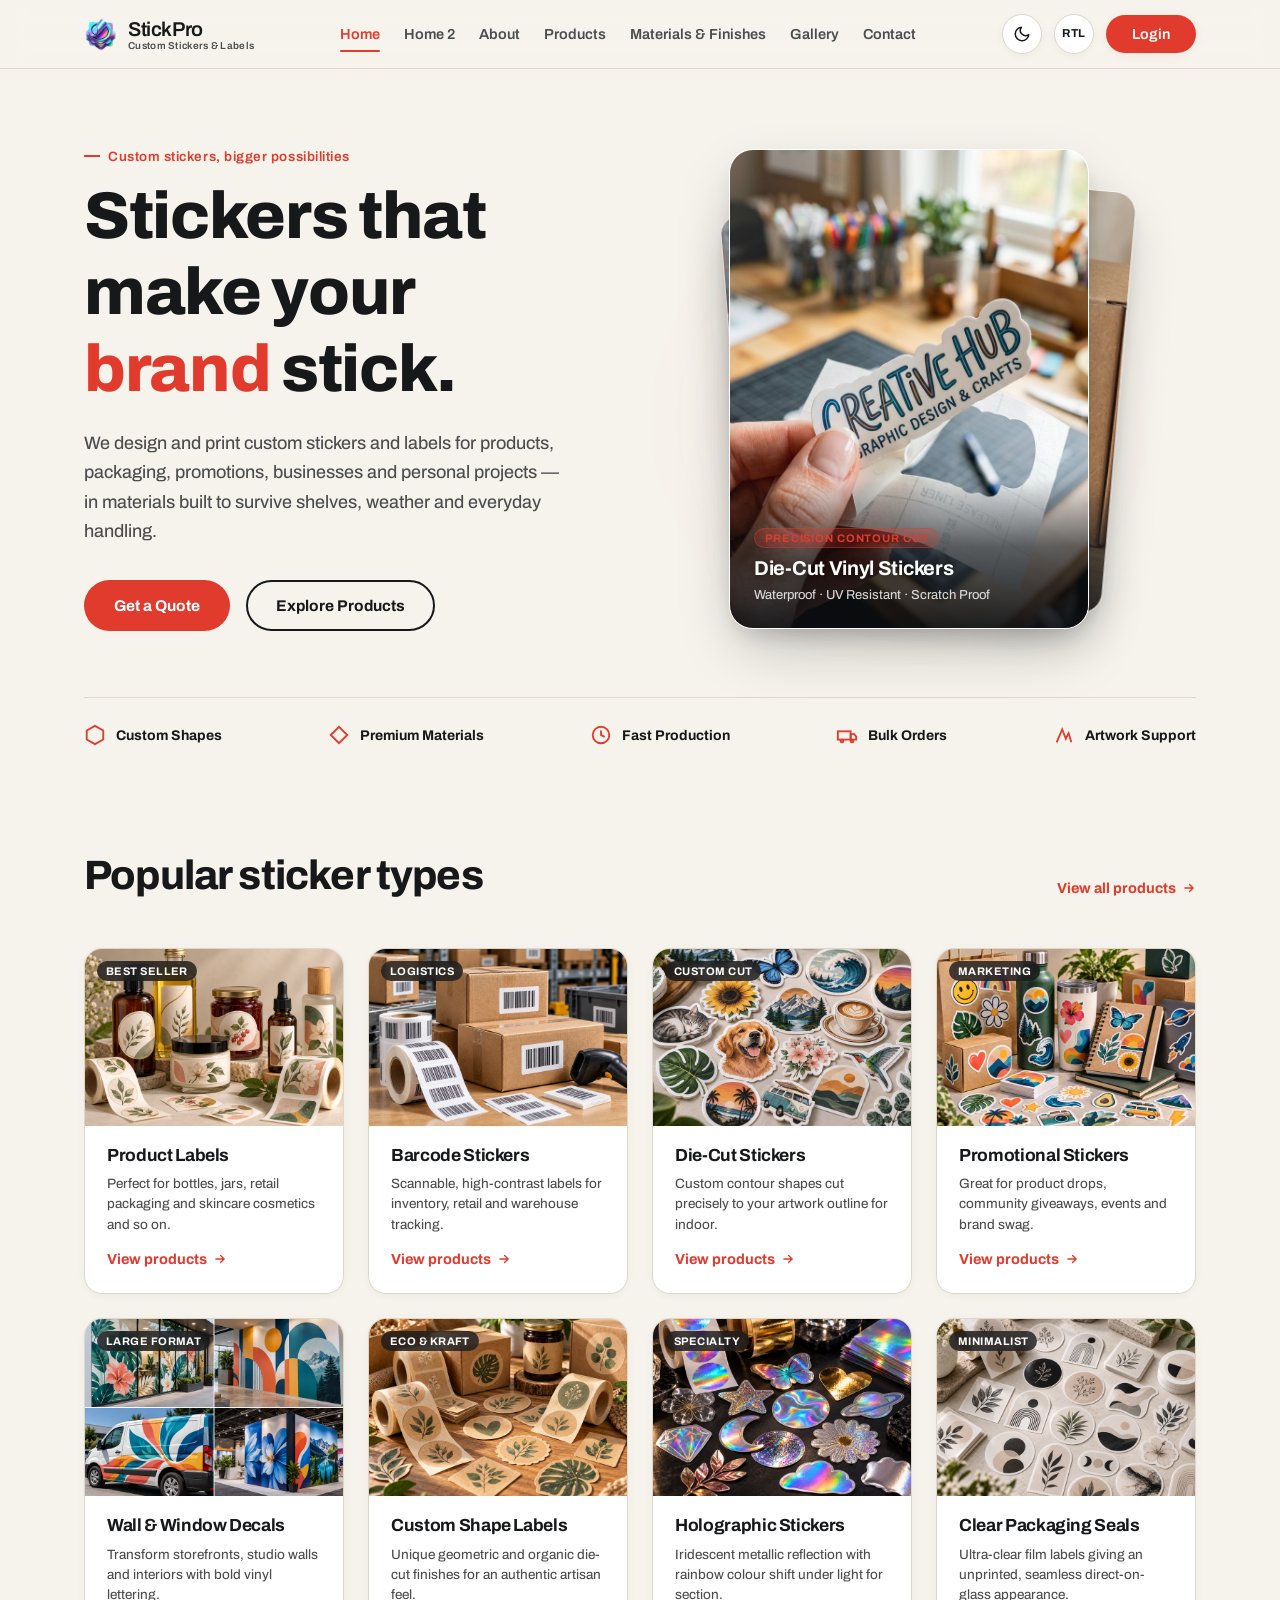
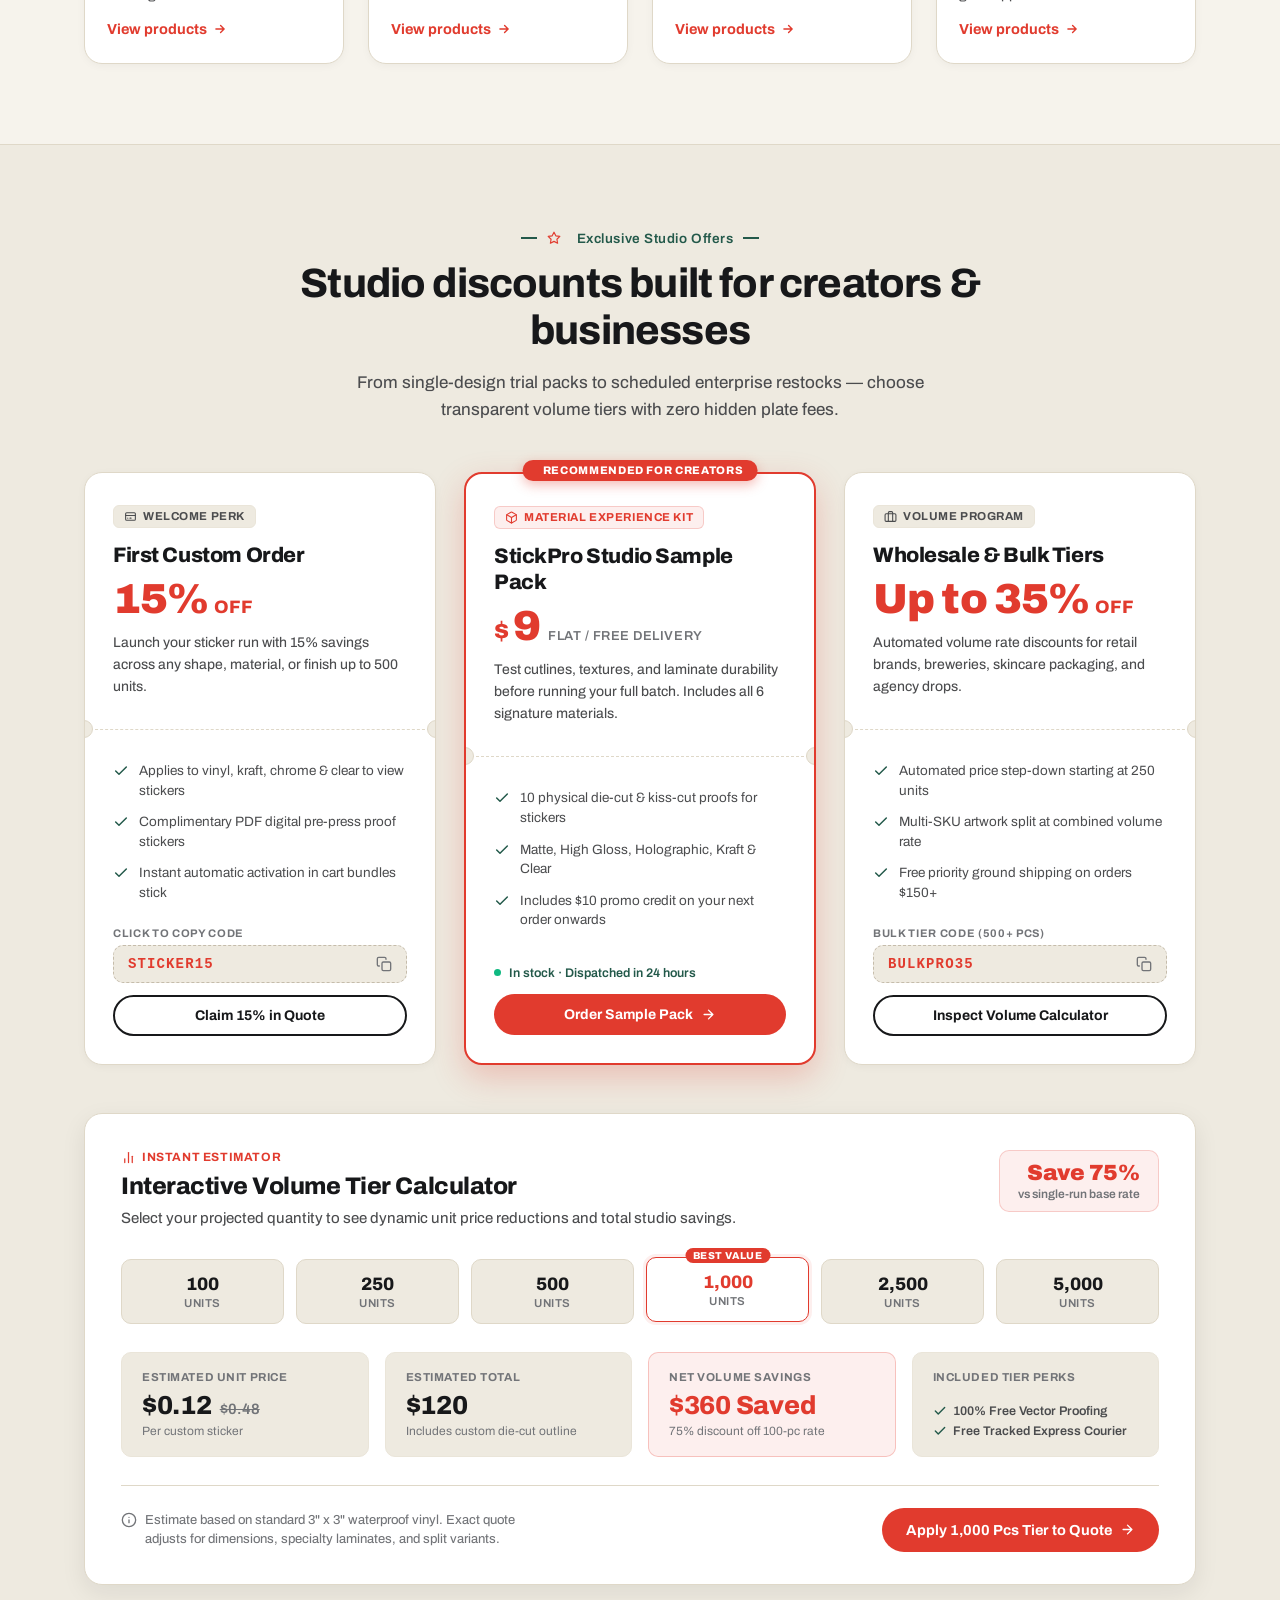
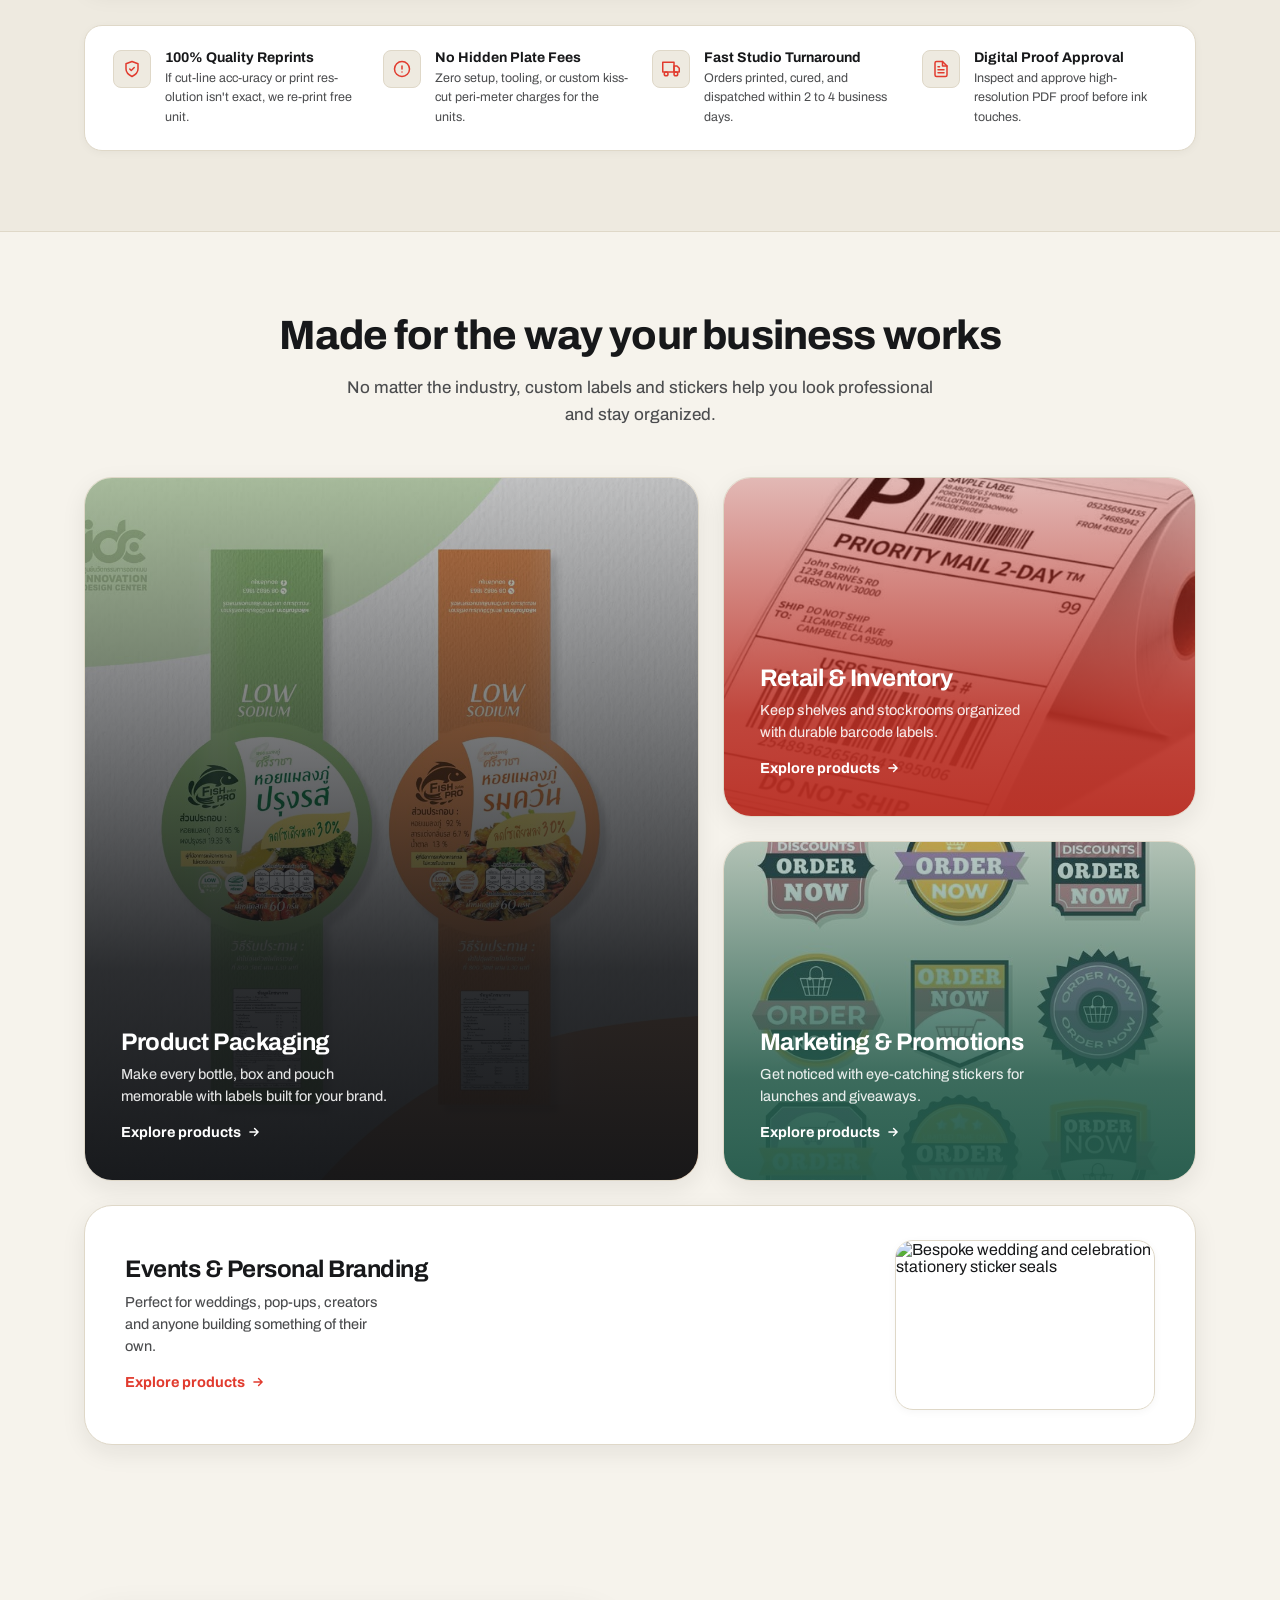
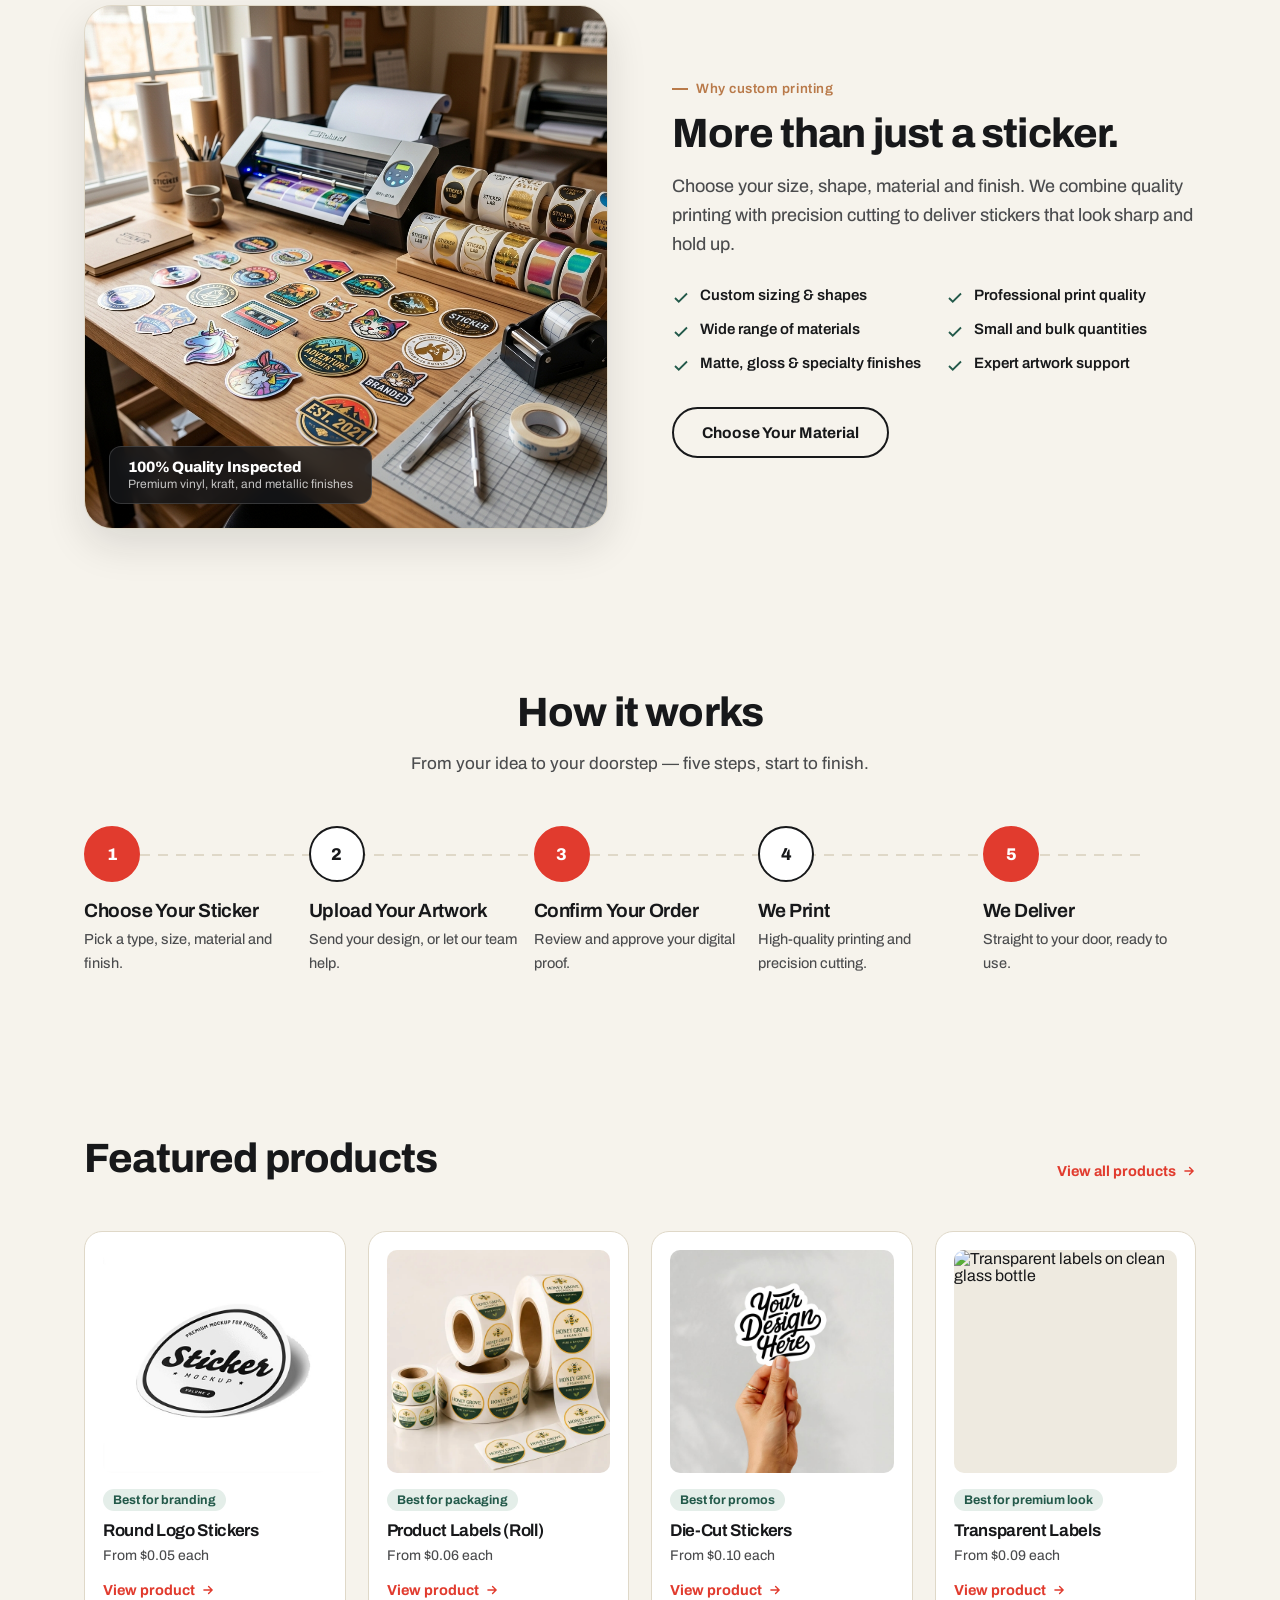
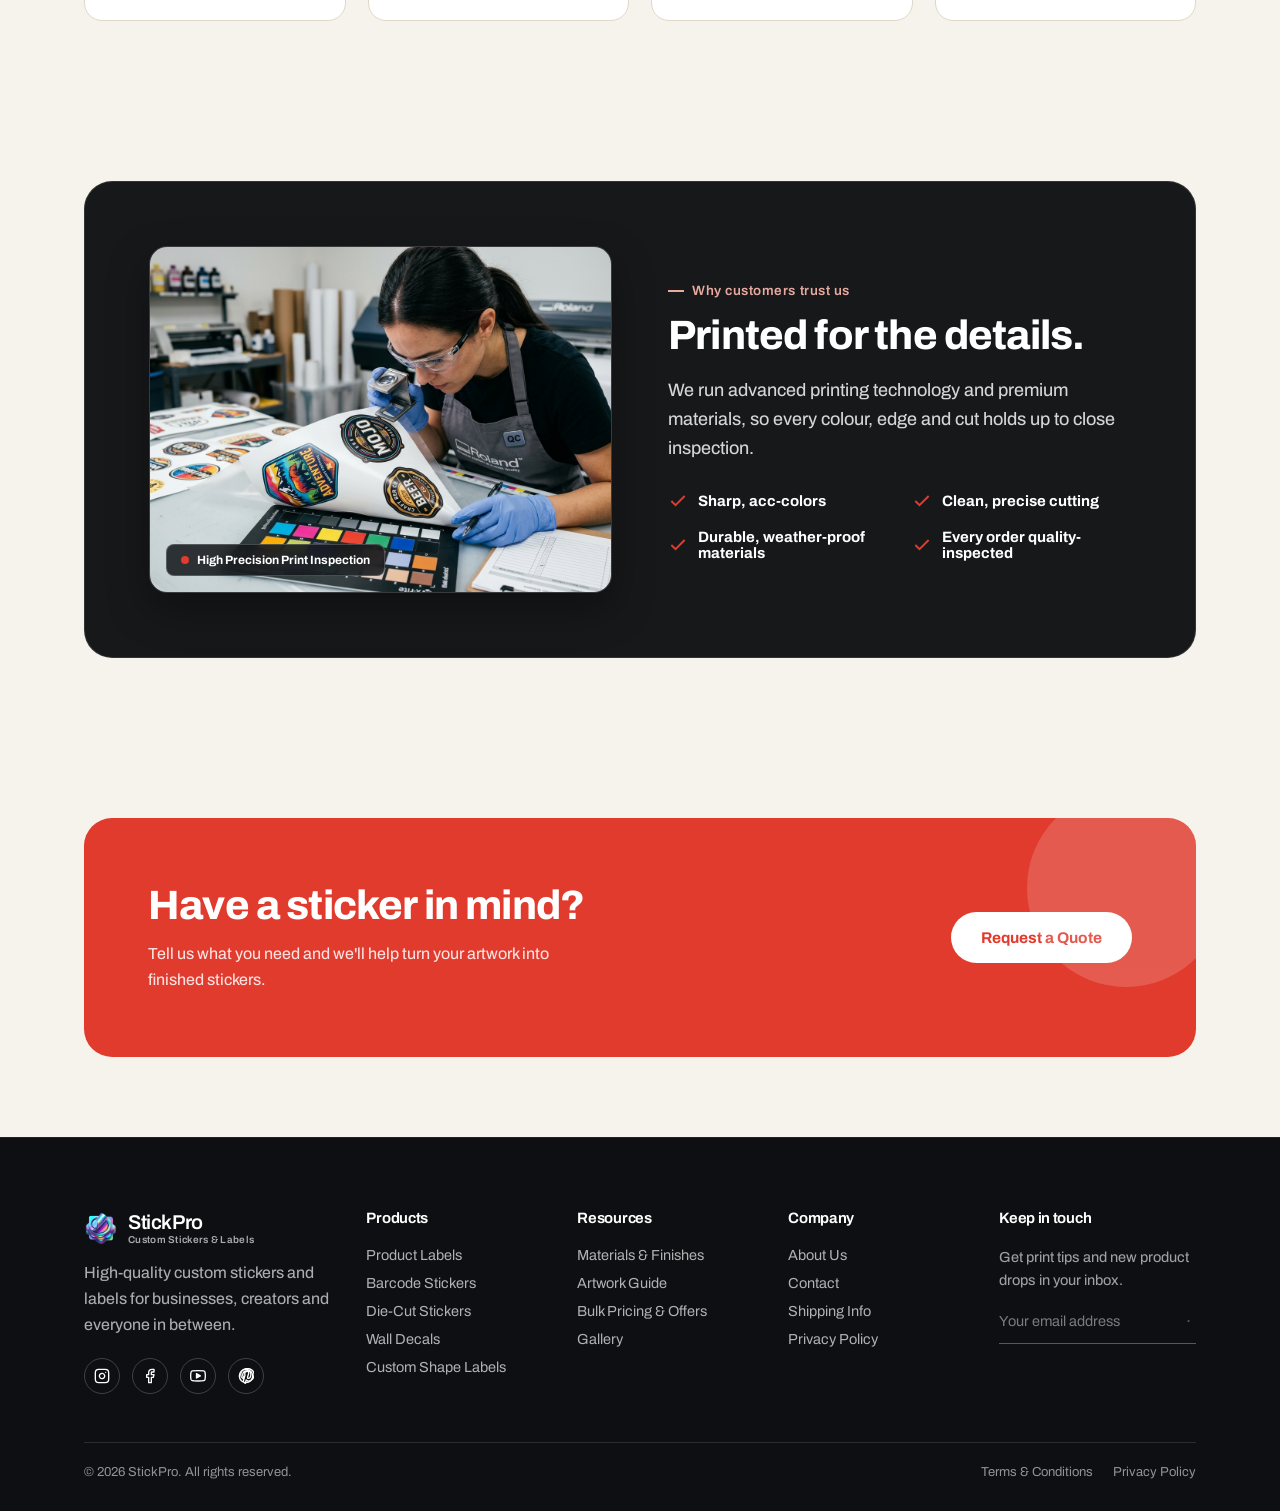
==== commit cda54a35: "fixed" ====
--- a/index.html
+++ b/index.html
@@ -333,15 +333,15 @@
           <ul class="offer-perks-list">
             <li>
               <svg viewBox="0 0 24 24" fill="none" stroke="currentColor" stroke-width="2.2" stroke-linecap="round" stroke-linejoin="round" aria-hidden="true"><path d="M20 6L9 17l-5-5"/></svg>
-              <span>Applies to vinyl, kraft, chrome &amp; clear</span>
+              <span>Applies to vinyl, kraft, chrome &amp; clear to view stickers</span>
             </li>
             <li>
               <svg viewBox="0 0 24 24" fill="none" stroke="currentColor" stroke-width="2.2" stroke-linecap="round" stroke-linejoin="round" aria-hidden="true"><path d="M20 6L9 17l-5-5"/></svg>
-              <span>Complimentary PDF digital pre-press proof</span>
+              <span>Complimentary PDF digital pre-press proof stickers</span>
             </li>
             <li>
               <svg viewBox="0 0 24 24" fill="none" stroke="currentColor" stroke-width="2.2" stroke-linecap="round" stroke-linejoin="round" aria-hidden="true"><path d="M20 6L9 17l-5-5"/></svg>
-              <span>Instant automatic activation in cart</span>
+              <span>Instant automatic activation in cart bundles stick</span>
             </li>
           </ul>
 
@@ -392,7 +392,7 @@
           <ul class="offer-perks-list">
             <li>
               <svg viewBox="0 0 24 24" fill="none" stroke="currentColor" stroke-width="2.2" stroke-linecap="round" stroke-linejoin="round" aria-hidden="true"><path d="M20 6L9 17l-5-5"/></svg>
-              <span>10 physical die-cut &amp; kiss-cut proofs</span>
+              <span>10 physical die-cut &amp; kiss-cut proofs for stickers</span>
             </li>
             <li>
               <svg viewBox="0 0 24 24" fill="none" stroke="currentColor" stroke-width="2.2" stroke-linecap="round" stroke-linejoin="round" aria-hidden="true"><path d="M20 6L9 17l-5-5"/></svg>
@@ -400,7 +400,7 @@
             </li>
             <li>
               <svg viewBox="0 0 24 24" fill="none" stroke="currentColor" stroke-width="2.2" stroke-linecap="round" stroke-linejoin="round" aria-hidden="true"><path d="M20 6L9 17l-5-5"/></svg>
-              <span>Includes $10 promo credit on your next order</span>
+              <span>Includes $10 promo credit on your next order onwards</span>
             </li>
           </ul>
 
@@ -581,7 +581,7 @@
         </div>
         <div class="guarantee-text">
           <strong>100% Quality Reprints</strong>
-          <span>If cutline accuracy or print resolution isn't exact, we reprint free.</span>
+          <span>If cut-line acc-uracy or print res-olution isn't exact, we re-print free unit.</span>
         </div>
       </div>
 
@@ -591,7 +591,7 @@
         </div>
         <div class="guarantee-text">
           <strong>No Hidden Plate Fees</strong>
-          <span>Zero setup, tooling, or custom kiss-cut perimeter charges.</span>
+          <span>Zero setup, tooling, or custom kiss-cut peri-meter charges for the units.</span>
         </div>
       </div>
 
@@ -611,7 +611,7 @@
         </div>
         <div class="guarantee-text">
           <strong>Digital Proof Approval</strong>
-          <span>Inspect and approve high-resolution PDF proof before ink touches vinyl.</span>
+          <span>Inspect and approve high-resolution PDF proof before ink touches.</span>
         </div>
       </div>
     </div>
--- a/styles.css
+++ b/styles.css
@@ -2691,7 +2691,7 @@
 /* --- Product catalog rows (alternating two-column cadence) --- */
 .product-row{ padding: 96px 0; border-bottom: 1px solid var(--border); scroll-margin-top: 85px; }
 .product-row:last-of-type{ border-bottom:none; }
-.product-row-inner{ display:grid; gap: 56px; align-items:center; }
+.product-row-inner{ display:grid; gap: 56px; align-items:stretch; }
 
 .product-index{
   display:block; font-size:13px; font-weight:800; color: var(--accent);
@@ -2703,7 +2703,8 @@
 .product-figure{
   border-radius: var(--radius-l); overflow:hidden; position:relative;
   border:1px solid var(--border);
-  aspect-ratio: 4/5;
+  height: 100%;
+  min-height: 480px;
   box-shadow: var(--shadow-sm);
   transition: transform .25s ease, box-shadow .25s ease;
 }
@@ -2739,7 +2740,8 @@
 
 @media (max-width: 1024px){
   .product-row{ padding: 64px 0; scroll-margin-top: 140px; }
-  .product-row-inner{ gap: 36px; }
+  .product-row-inner{ gap: 36px; align-items: stretch; }
+  .product-figure{ height: auto; min-height: unset; aspect-ratio: 4/3; }
   .product-row--standard .product-row-inner,
   .product-row--reverse .product-row-inner{ grid-template-columns:1fr; }
   .product-row--reverse .product-figure{ order:0; }
@@ -3560,7 +3562,7 @@
 }
 .gallery-overlay{
   position:absolute; inset:0;
-  background: linear-gradient(to top, rgba(23,24,26,.7) 0%, transparent 55%);
+  background: linear-gradient(to top, rgba(11, 13, 15, 0.92) 0%, rgba(11, 13, 15, 0.50) 45%, transparent 75%);
   opacity:0;
   transition: opacity .3s ease;
   display:flex; flex-direction:column; justify-content:flex-end;
@@ -3568,14 +3570,24 @@
 }
 .gallery-item:hover .gallery-overlay{ opacity:1; }
 .gallery-item-label{
-  color: var(--white); font-size:13px; font-weight:700;
+  color: #FFFFFF !important; font-size:13.5px; font-weight:700;
   white-space:nowrap; overflow:hidden; text-overflow:ellipsis;
+  text-shadow: 0 1px 4px rgba(0, 0, 0, 0.85);
+  letter-spacing: 0.01em;
 }
 .gallery-item-tag{
   position:absolute; left:12px; top:12px;
-  background: var(--white); border:1px solid var(--line);
+  background: rgba(255, 255, 255, 0.95); border:1px solid var(--border);
+  color: var(--text-primary);
   padding:5px 11px; border-radius:999px;
   font-size:11px; font-weight:800; letter-spacing:.04em;
+  backdrop-filter: blur(8px);
+  -webkit-backdrop-filter: blur(8px);
+}
+html[data-theme="dark"] .gallery-item-tag {
+  background: rgba(17, 20, 24, 0.90);
+  border-color: rgba(255, 255, 255, 0.22);
+  color: #F5F6F8;
 }
 
 /* View More button area */
@@ -3736,14 +3748,63 @@
   font-size:11px; font-weight:800; letter-spacing:.13em; text-transform:uppercase;
   color: var(--ink-soft);
 }
-.contact-address{ font-size:15.5px; font-weight:600; line-height:1.6; }
-.contact-address strong{ display:block; font-size:17px; margin-bottom:4px; color: var(--ink); }
-
-.contact-hours{ display:flex; flex-direction:column; gap:7px; }
-.contact-hour-row{ display:flex; justify-content:space-between; align-items:center; font-size:14.5px; }
-.contact-hour-row .day{ font-weight:700; }
-.contact-hour-row .time{ color: var(--ink-soft); }
-.contact-hour-row .time.closed{ color: var(--cherry); }
+.contact-address,
+.contact-hours {
+  border: 1.5px solid var(--border);
+  border-radius: var(--radius-m);
+  background: var(--bg-surface);
+  padding: 16px 20px;
+  box-shadow: var(--shadow-sm);
+  transition: border-color 0.18s ease;
+}
+.contact-address:hover,
+.contact-hours:hover {
+  border-color: var(--border-strong);
+}
+
+.contact-address {
+  font-size: 14.5px;
+  font-weight: 500;
+  line-height: 1.6;
+  color: var(--text-secondary);
+}
+.contact-address strong {
+  display: block;
+  font-size: 16px;
+  font-weight: 700;
+  margin-bottom: 4px;
+  color: var(--text-primary);
+}
+
+.contact-hours {
+  display: flex;
+  flex-direction: column;
+  gap: 10px;
+}
+.contact-hour-row {
+  display: flex;
+  justify-content: space-between;
+  align-items: center;
+  font-size: 14px;
+  padding-bottom: 8px;
+  border-bottom: 1px solid var(--border-subtle);
+}
+.contact-hour-row:last-child {
+  padding-bottom: 0;
+  border-bottom: none;
+}
+.contact-hour-row .day {
+  font-weight: 700;
+  color: var(--text-primary);
+}
+.contact-hour-row .time {
+  color: var(--text-secondary);
+  font-weight: 500;
+}
+.contact-hour-row .time.closed {
+  color: var(--cherry);
+  font-weight: 700;
+}
 
 .contact-links{ display:flex; flex-direction:column; gap:10px; }
 .contact-link{
@@ -5168,8 +5229,8 @@
    AUTHENTICATION PAGES (LOGIN & SIGNUP) — IMMERSIVE WORKBENCH EXPERIENCE
    ========================================================================== */
 .auth-body {
-  min-height: 100vh;
-  min-height: 100dvh;
+  height: 100vh;
+  height: 100dvh;
   margin: 0;
   display: flex;
   flex-direction: column;
@@ -5180,20 +5241,29 @@
     linear-gradient(90deg, var(--border-subtle) 1px, transparent 1px);
   background-size: 100% 100%, 36px 36px, 36px 36px;
   position: relative;
-  overflow-x: hidden;
+  overflow: hidden;
   font-family: var(--font);
   color: var(--text-primary);
+}
+
+@media (max-height: 600px), (max-width: 480px) {
+  .auth-body {
+    height: auto;
+    min-height: 100vh;
+    min-height: 100dvh;
+    overflow-y: auto;
+  }
 }
 
 /* Top Utility floating controls */
 .auth-quick-utils {
   position: absolute;
-  top: 24px;
-  inset-inline-end: 28px;
+  top: 18px;
+  inset-inline-end: 22px;
   z-index: 50;
   display: flex;
   align-items: center;
-  gap: 10px;
+  gap: 8px;
 }
 
 /* Auth Center Wrapper */
@@ -5202,19 +5272,23 @@
   display: flex;
   align-items: center;
   justify-content: center;
-  padding: 48px 20px;
+  padding: clamp(10px, 1.8vh, 20px) 16px;
   position: relative;
   z-index: 10;
+  width: 100%;
+  box-sizing: border-box;
+  overflow-y: auto;
+  scrollbar-width: thin;
 }
 
 /* Authentication Card */
 .auth-card {
   width: 100%;
-  max-width: 470px;
+  max-width: 430px;
   background: var(--bg-surface);
   border: 1px solid var(--border);
   border-radius: var(--radius-m);
-  padding: 44px 40px;
+  padding: clamp(16px, 2.4vh, 26px) clamp(18px, 3.2vw, 32px);
   box-shadow: var(--shadow-lg);
   position: relative;
   animation: authCardFadeIn 0.35s cubic-bezier(0.16, 1, 0.3, 1) both;
@@ -5225,7 +5299,7 @@
 @keyframes authCardFadeIn {
   0% {
     opacity: 0;
-    transform: translateY(12px) scale(0.98);
+    transform: translateY(10px) scale(0.985);
   }
   100% {
     opacity: 1;
@@ -5238,10 +5312,10 @@
   display: inline-flex;
   align-items: center;
   justify-content: center;
-  gap: 12px;
+  gap: 10px;
   text-decoration: none;
   color: var(--text-primary);
-  margin: 0 auto 24px auto;
+  margin: 0 auto clamp(6px, 1.2vh, 12px) auto;
   transition: transform 0.2s ease, opacity 0.2s ease;
   user-select: none;
 }
@@ -5255,8 +5329,8 @@
   border-radius: 8px;
 }
 .auth-brand .logo-mark {
-  width: 38px;
-  height: 38px;
+  width: 32px;
+  height: 32px;
   flex-shrink: 0;
   object-fit: contain;
   display: block;
@@ -5267,14 +5341,14 @@
   text-align: start;
 }
 .auth-brand-name {
-  font-size: 21px;
+  font-size: 19px;
   font-weight: 800;
   letter-spacing: -0.025em;
   line-height: 1.15;
   color: var(--text-primary);
 }
 .auth-brand-tag {
-  font-size: 11px;
+  font-size: 10px;
   font-weight: 600;
   color: var(--text-secondary);
   letter-spacing: 0.04em;
@@ -5283,40 +5357,40 @@
 
 /* Auth Header */
 .auth-header {
-  margin-bottom: 28px;
+  margin-bottom: clamp(10px, 1.6vh, 18px);
   text-align: center;
 }
 .auth-title {
-  font-size: 26px;
+  font-size: clamp(20px, 2.4vh, 23px);
   font-weight: 800;
   letter-spacing: -0.025em;
   color: var(--text-primary);
-  margin: 0 0 6px 0;
-  line-height: 1.25;
+  margin: 0 0 4px 0;
+  line-height: 1.2;
 }
 .auth-subtitle {
-  font-size: 14.5px;
+  font-size: 13px;
   color: var(--text-secondary);
   margin: 0;
-  line-height: 1.5;
+  line-height: 1.45;
 }
 
 /* Form Layout */
 .auth-form {
   display: flex;
   flex-direction: column;
-  gap: 18px;
+  gap: clamp(8px, 1.2vh, 12px);
 }
 
 .auth-form .form-group {
   display: flex;
   flex-direction: column;
-  gap: 6px;
+  gap: 4px;
   text-align: start;
 }
 
 .auth-form label {
-  font-size: 13.5px;
+  font-size: 12.5px;
   font-weight: 600;
   color: var(--text-primary);
 }
@@ -5330,13 +5404,13 @@
 
 .auth-input {
   width: 100%;
-  height: 48px;
-  padding: 0 14px;
-  border-radius: 10px;
+  height: 42px;
+  padding: 0 12px;
+  border-radius: 8px;
   border: 1.5px solid var(--input-border);
   background: var(--input-bg);
   color: var(--text-primary);
-  font-size: 15px;
+  font-size: 14px;
   font-family: var(--font);
   transition: border-color 0.2s ease, box-shadow 0.2s ease, background-color 0.2s ease;
   box-sizing: border-box;
@@ -5345,7 +5419,7 @@
 .auth-input:focus {
   border-color: var(--accent);
   outline: none;
-  box-shadow: 0 0 0 3.5px var(--accent-soft);
+  box-shadow: 0 0 0 3px var(--accent-soft);
 }
 
 .auth-input::placeholder {
@@ -5353,18 +5427,20 @@
 }
 
 .auth-input-has-icon {
-  padding-inline-end: 44px;
+  padding-inline-end: 42px;
 }
 
 /* Password Visibility Toggle */
 .auth-pw-toggle {
   position: absolute;
-  inset-inline-end: 10px;
+  inset-inline-end: 6px;
   top: 50%;
   transform: translateY(-50%);
   background: transparent;
   border: none;
-  padding: 6px;
+  width: 32px;
+  height: 32px;
+  padding: 0;
   cursor: pointer;
   color: var(--text-muted);
   display: flex;
@@ -5378,8 +5454,15 @@
   background: var(--bg-surface-2);
 }
 .auth-pw-toggle svg {
-  width: 19px;
-  height: 19px;
+  width: 18px;
+  height: 18px;
+  display: block;
+  flex-shrink: 0;
+  stroke: currentColor;
+  stroke-width: 2;
+  stroke-linecap: round;
+  stroke-linejoin: round;
+  fill: none;
 }
 
 /* Row options: Remember me & Forgot password */
@@ -5388,22 +5471,22 @@
   align-items: center;
   justify-content: space-between;
   gap: 12px;
-  font-size: 13.5px;
+  font-size: 12.5px;
   margin-top: -2px;
 }
 
 .auth-checkbox-label {
   display: inline-flex;
   align-items: center;
-  gap: 8px;
+  gap: 7px;
   color: var(--text-secondary);
   cursor: pointer;
   user-select: none;
-  font-size: 13.5px;
+  font-size: 12.5px;
 }
 .auth-checkbox-label input[type="checkbox"] {
-  width: 17px;
-  height: 17px;
+  width: 15px;
+  height: 15px;
   accent-color: var(--accent);
   border-radius: 4px;
   cursor: pointer;
@@ -5414,22 +5497,24 @@
   font-weight: 600;
   text-decoration: none;
   transition: color 0.18s ease;
+  font-size: 12.5px;
 }
 .auth-forgot-link:hover {
   color: var(--accent-hover);
   text-decoration: underline;
 }
 
+
 /* Primary Auth Submit Button */
 .btn-auth-submit {
   width: 100%;
-  height: 48px;
-  border-radius: 10px;
+  height: 42px;
+  border-radius: 8px;
   border: none;
   background: var(--accent);
   color: #FFFFFF !important;
   font-family: var(--font);
-  font-size: 15px;
+  font-size: 14.5px;
   font-weight: 700;
   letter-spacing: 0.01em;
   cursor: pointer;
@@ -5437,21 +5522,21 @@
   align-items: center;
   justify-content: center;
   gap: 8px;
-  margin-top: 4px;
+  margin-top: 2px;
   box-shadow: 0 4px 14px var(--accent-glow);
   transition: all 0.2s ease;
 }
 .btn-auth-submit:hover {
   background: var(--accent-hover);
-  transform: translateY(-1.5px);
+  transform: translateY(-1px);
   box-shadow: 0 6px 18px var(--accent-glow);
 }
 .btn-auth-submit:active {
   transform: translateY(0);
 }
 .btn-auth-submit svg {
-  width: 17px;
-  height: 17px;
+  width: 16px;
+  height: 16px;
   transition: transform 0.2s ease;
 }
 .btn-auth-submit:hover svg {
@@ -5466,9 +5551,9 @@
   display: flex;
   align-items: center;
   text-align: center;
-  margin: 24px 0 20px 0;
+  margin: clamp(10px, 1.4vh, 16px) 0 clamp(8px, 1.2vh, 14px) 0;
   color: var(--text-muted);
-  font-size: 12px;
+  font-size: 11px;
   font-weight: 700;
   letter-spacing: 0.06em;
   text-transform: uppercase;
@@ -5480,29 +5565,29 @@
   border-bottom: 1px solid var(--border);
 }
 .auth-divider span {
-  padding: 0 14px;
+  padding: 0 12px;
 }
 
 /* Third-Party Social Buttons Grid */
 .social-auth-grid {
   display: grid;
   grid-template-columns: 1fr 1fr;
-  gap: 12px;
+  gap: 10px;
 }
 
 .btn-social {
   display: inline-flex;
   align-items: center;
   justify-content: center;
-  gap: 10px;
-  height: 46px;
-  padding: 0 16px;
-  border-radius: 10px;
+  gap: 8px;
+  height: 40px;
+  padding: 0 14px;
+  border-radius: 8px;
   border: 1px solid var(--border);
   background: var(--bg-surface-2);
   color: var(--text-primary);
   font-family: var(--font);
-  font-size: 14px;
+  font-size: 13.5px;
   font-weight: 600;
   cursor: pointer;
   text-decoration: none;
@@ -5512,15 +5597,15 @@
 .btn-social:hover {
   background: var(--bg-surface);
   border-color: var(--border-strong);
-  transform: translateY(-1.5px);
+  transform: translateY(-1px);
   box-shadow: var(--shadow-sm);
 }
 .btn-social:active {
   transform: translateY(0);
 }
 .btn-social svg {
-  width: 19px;
-  height: 19px;
+  width: 17px;
+  height: 17px;
   flex-shrink: 0;
 }
 
@@ -5531,11 +5616,11 @@
 
 /* Page Redirection Switch Text */
 .auth-switch {
-  margin-top: 26px;
-  padding-top: 20px;
+  margin-top: clamp(10px, 1.4vh, 16px);
+  padding-top: clamp(8px, 1.2vh, 12px);
   border-top: 1px solid var(--border-subtle);
   text-align: center;
-  font-size: 14px;
+  font-size: 13px;
   color: var(--text-secondary);
 }
 .auth-switch a {
@@ -5548,6 +5633,29 @@
 .auth-switch a:hover {
   color: var(--accent-hover);
   text-decoration: underline;
+}
+
+@media (max-width: 480px) {
+  .auth-wrapper {
+    padding: 16px 12px;
+  }
+  .auth-card {
+    padding: 20px 16px;
+    border-radius: 12px;
+    box-shadow: var(--shadow);
+  }
+  .auth-quick-utils {
+    top: 12px;
+    inset-inline-end: 12px;
+    gap: 6px;
+  }
+  .social-auth-grid {
+    gap: 8px;
+  }
+  .btn-social {
+    padding: 0 10px;
+    font-size: 13px;
+  }
 }
 
 /* Terms notice in signup */
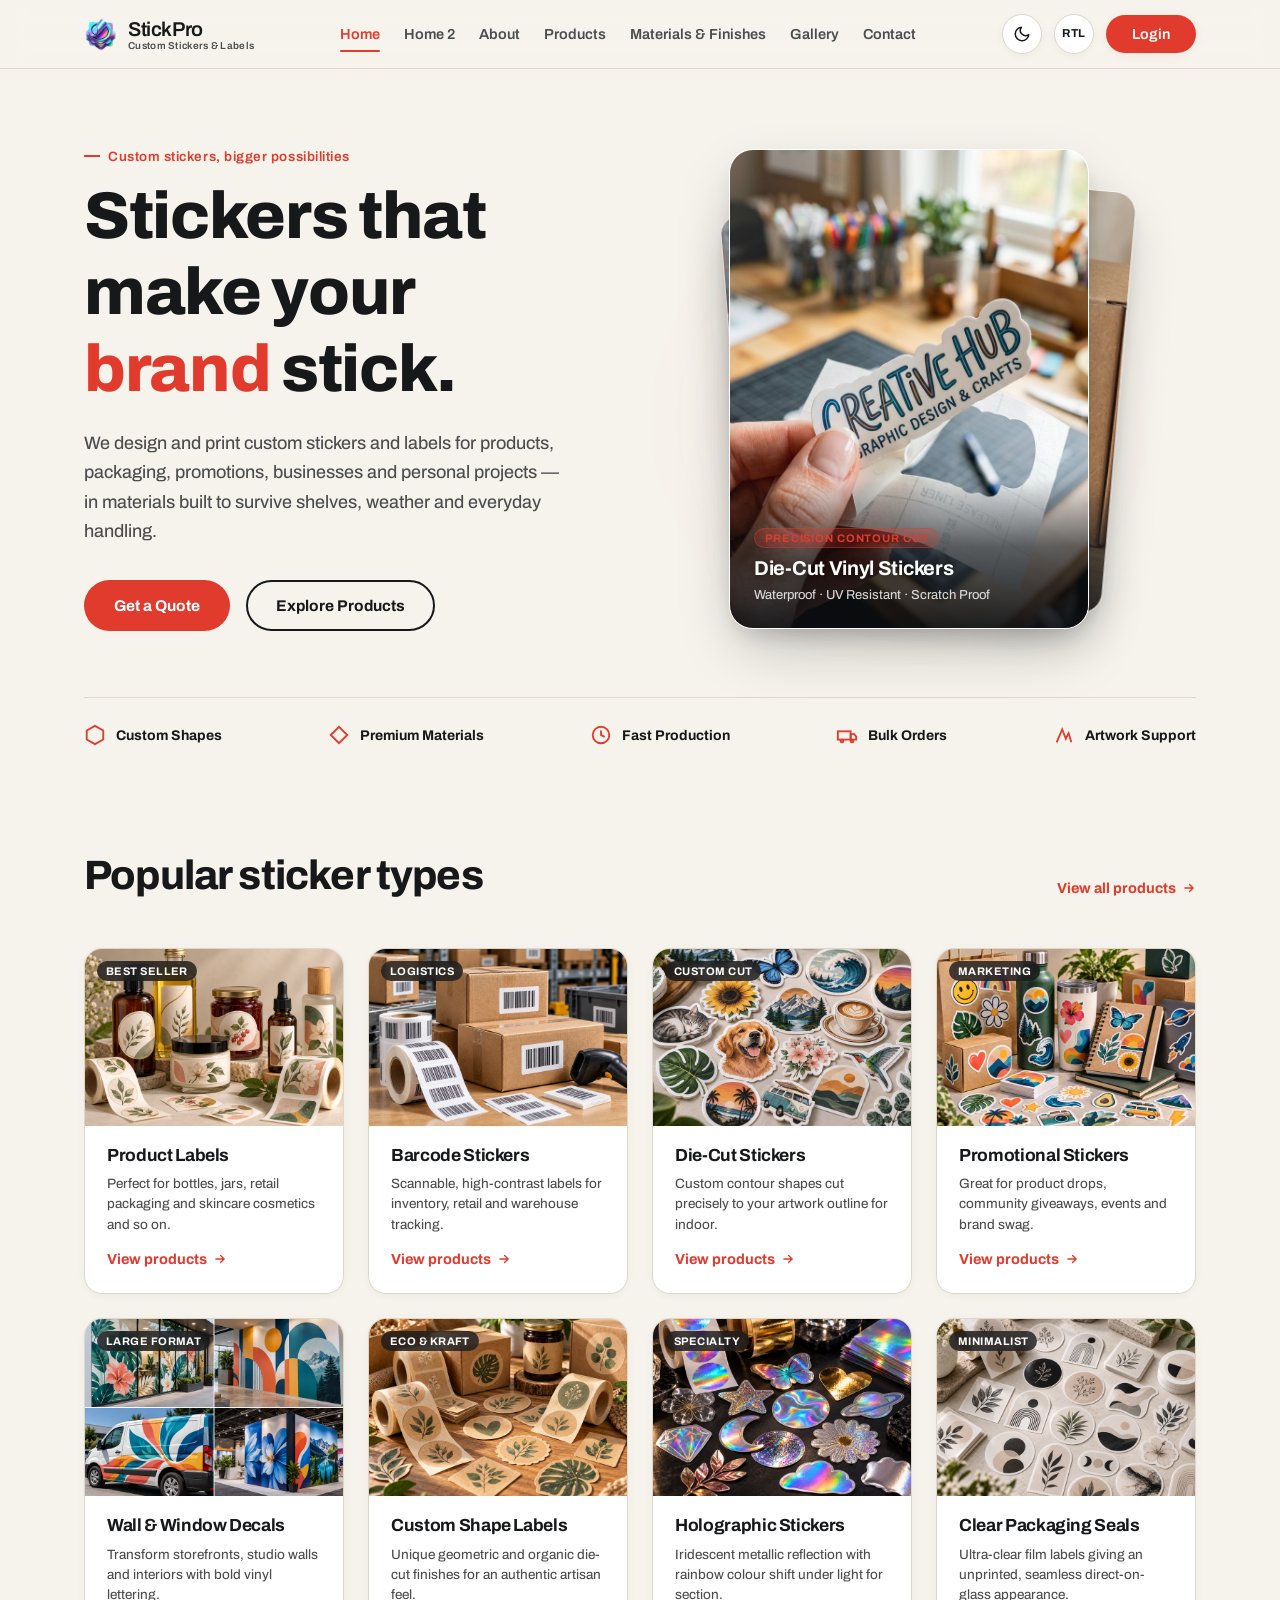
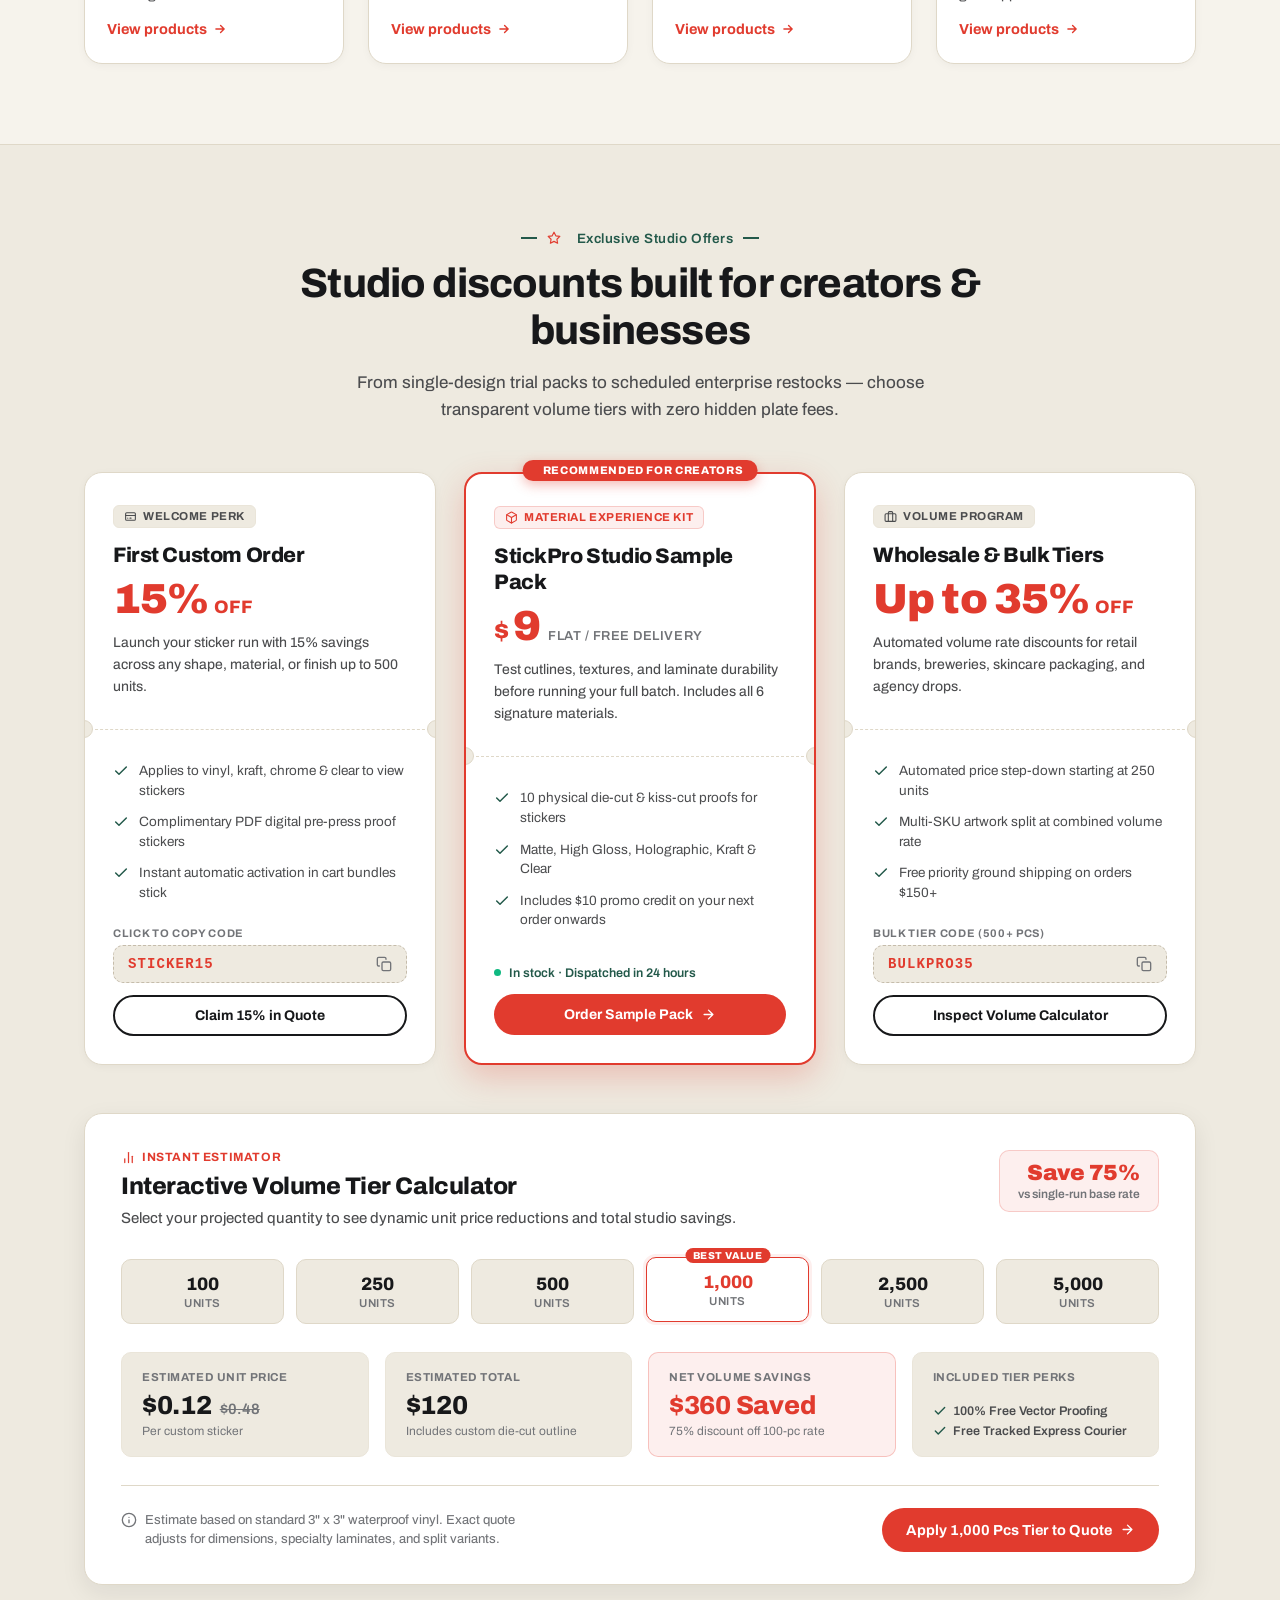
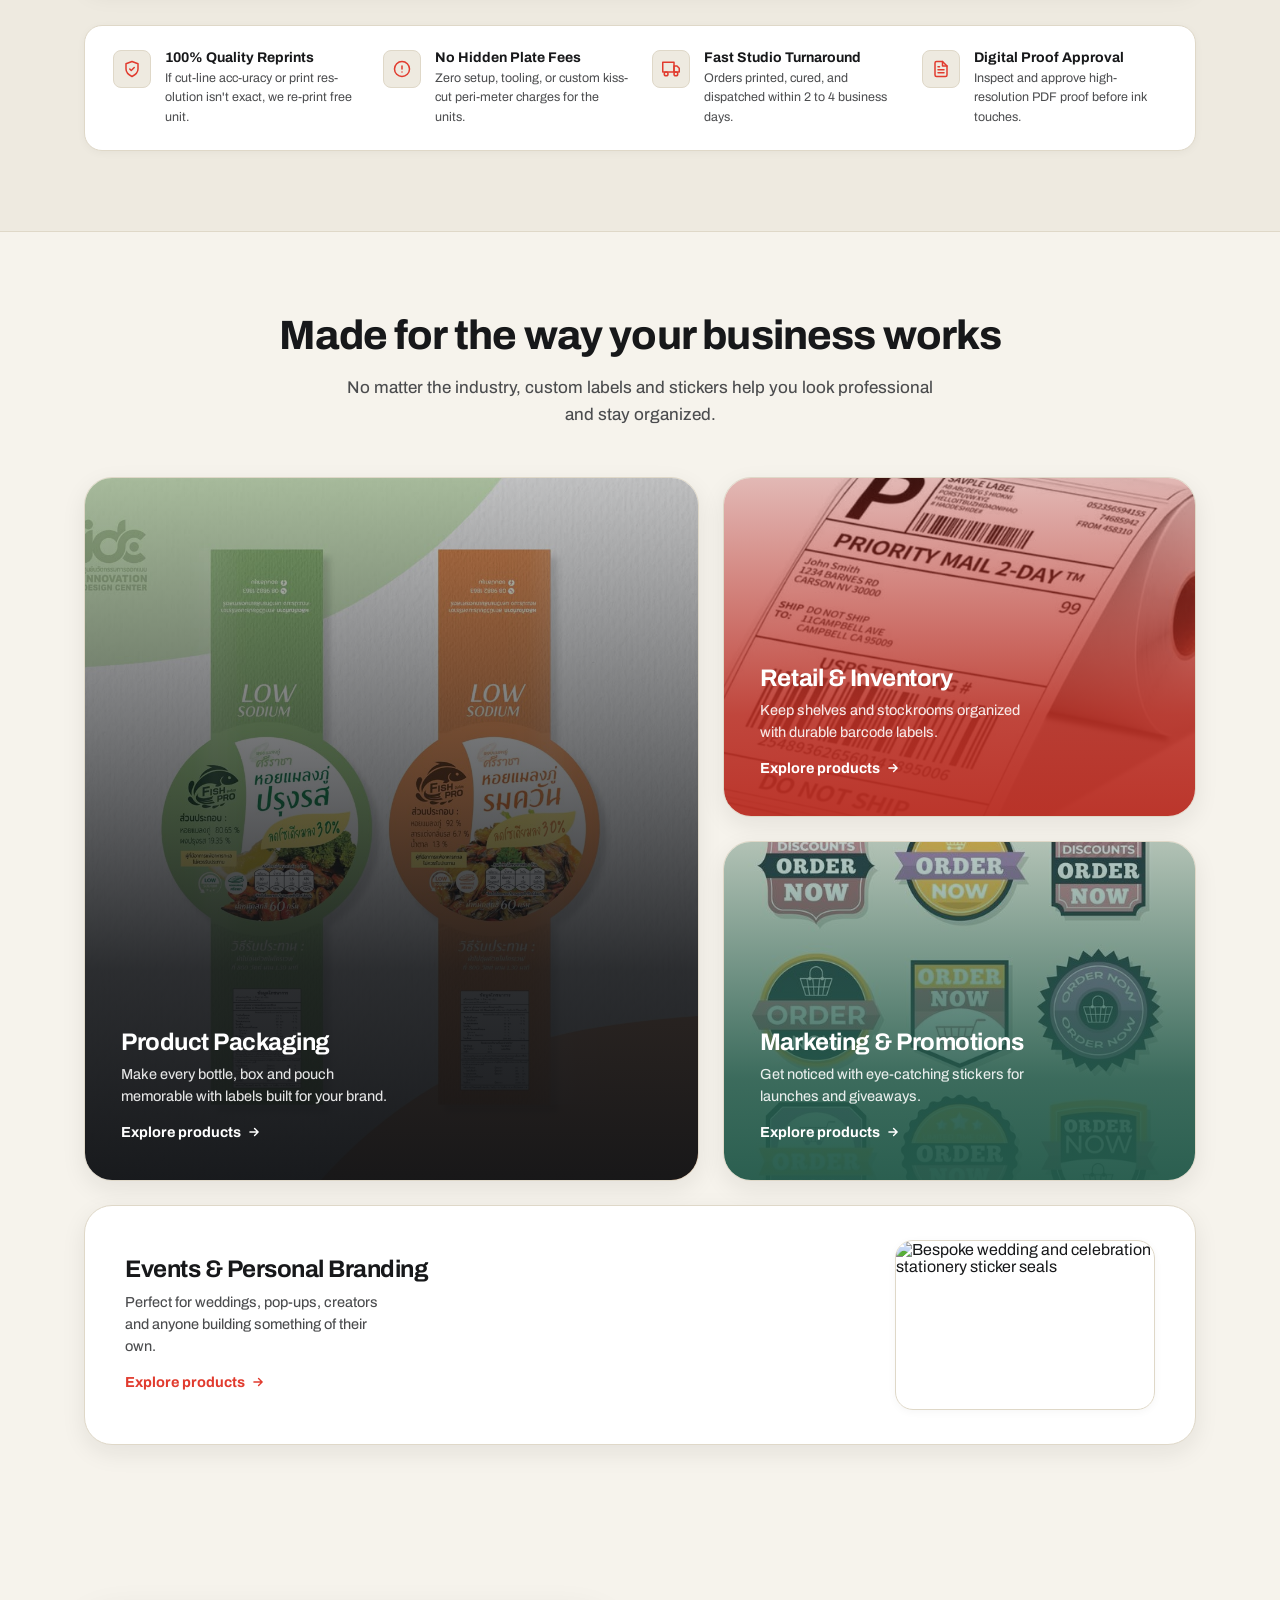
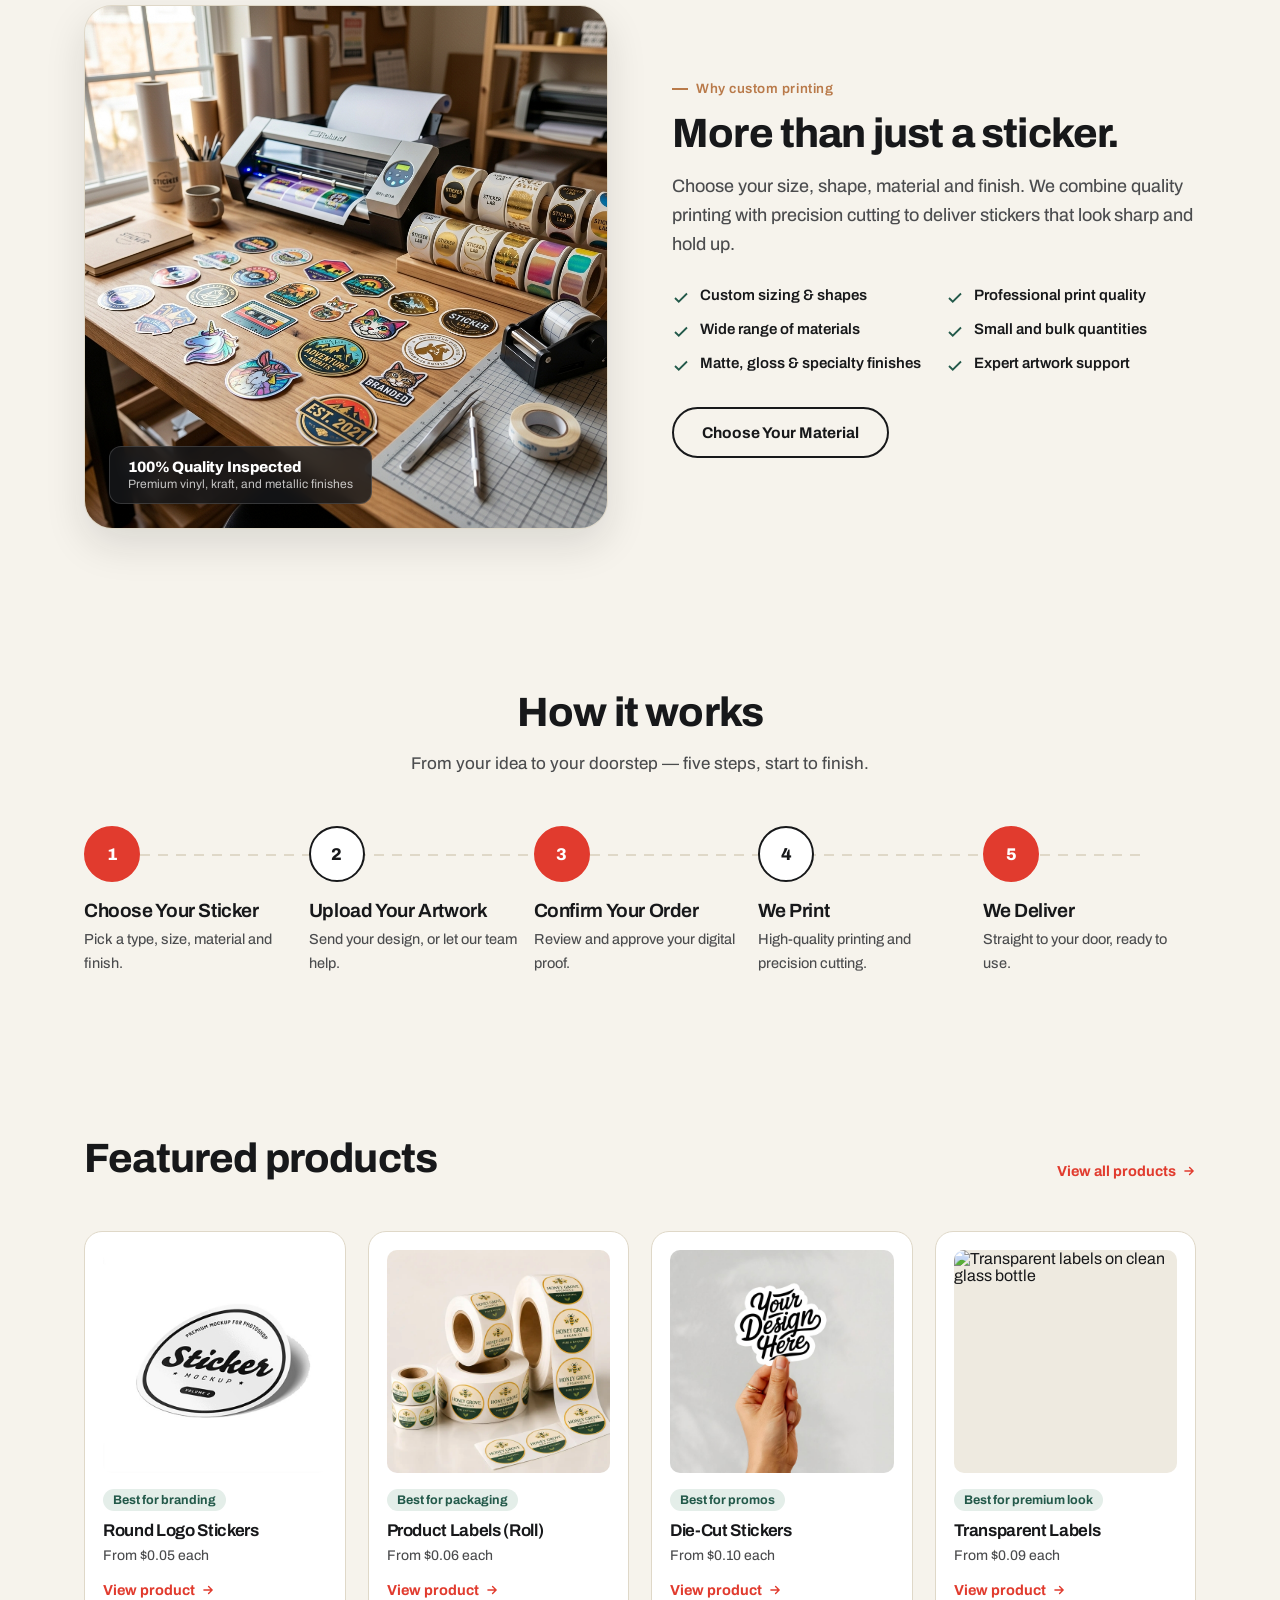
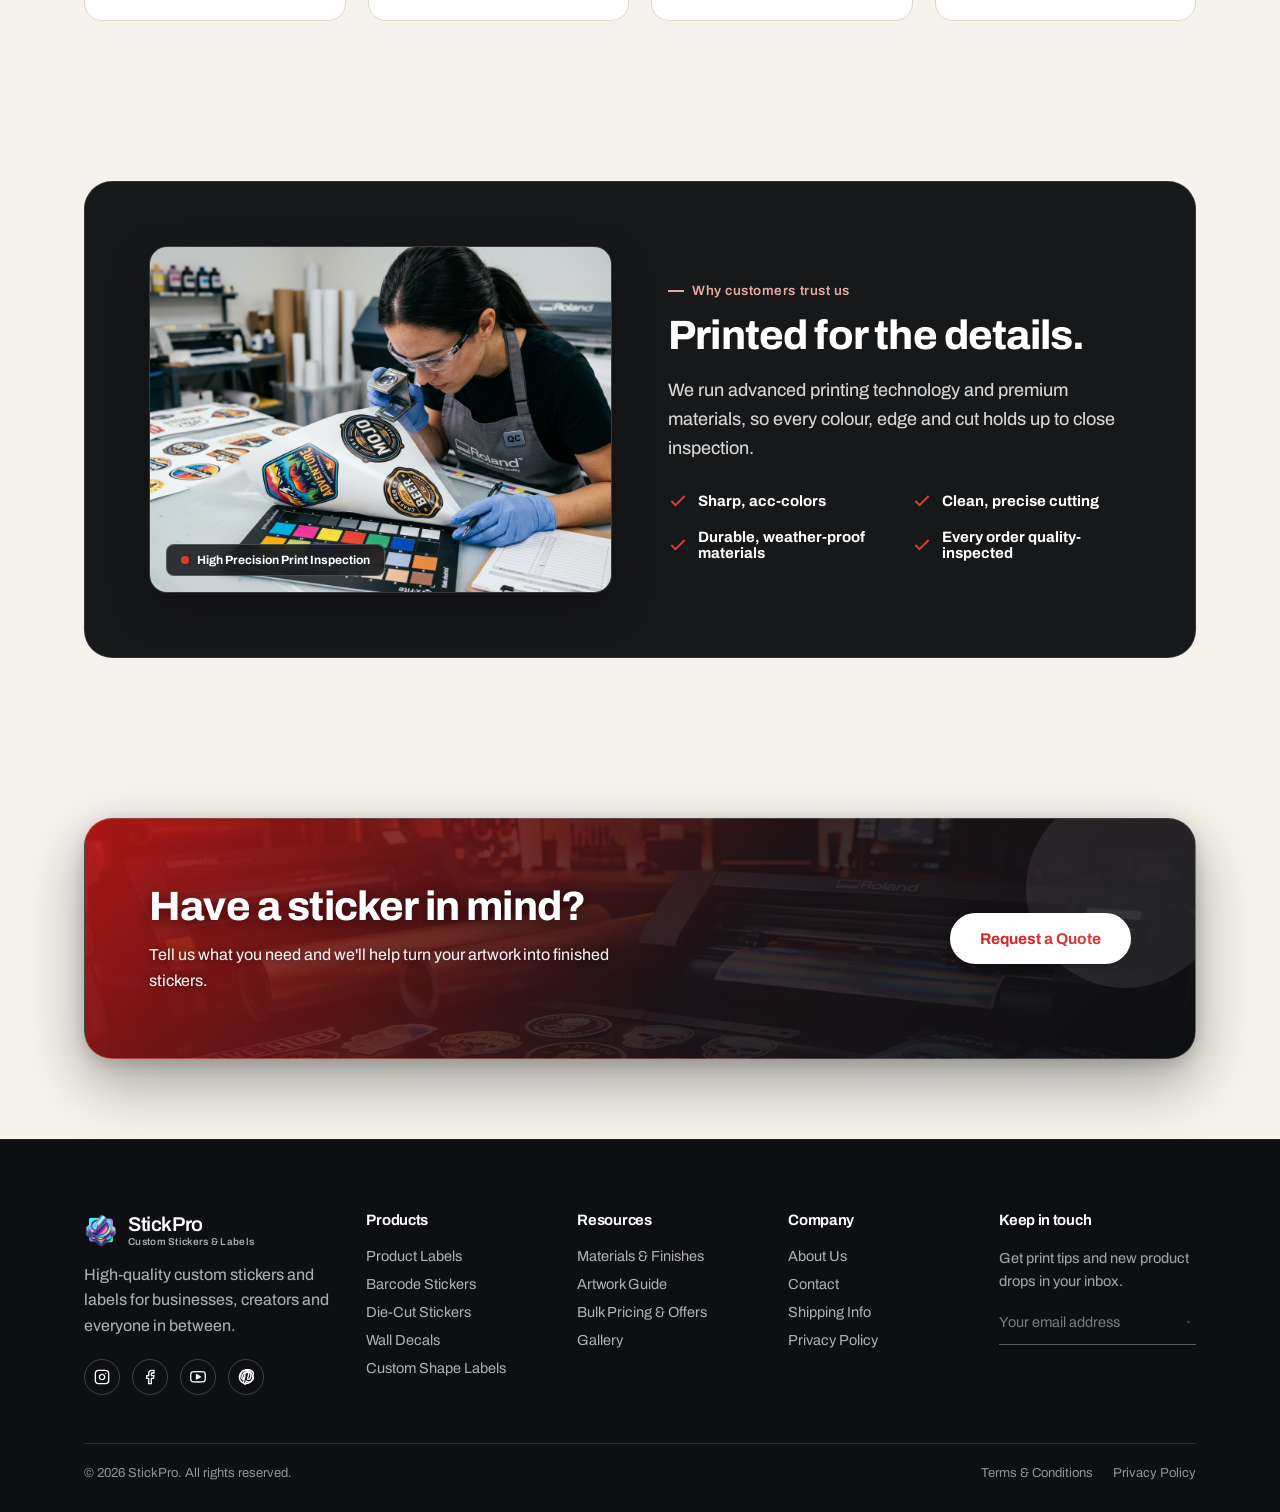
==== commit d91aa30f: "my last fix" ====
--- a/index.html
+++ b/index.html
@@ -59,7 +59,7 @@
 
   <nav class="mobile-nav" id="mobileNav" aria-label="Mobile">
     <a href="index.html" class="current">Home</a>
-    <a href="#offers">Offers</a>
+
     <a href="home2.html">Home 2</a>
     <a href="about.html">About</a>
     <a href="products.html">Products</a>
--- a/styles.css
+++ b/styles.css
@@ -567,14 +567,19 @@
 /* Professional Mobile Dropdown (active <=1024px) */
 .mobile-nav{
   display:none;
+  position: absolute;
+  top: 100%;
+  left: 0;
+  right: 0;
+  width: 100%;
+  z-index: 1001;
   flex-direction:column;
   gap: 3px;
   padding: 16px var(--page-pad) 28px;
   border-bottom: 1.5px solid var(--border);
   background: var(--bg-page);
-  box-shadow: 0 16px 36px var(--shadow);
+  box-shadow: 0 20px 48px var(--shadow), 0 4px 12px rgba(0, 0, 0, 0.08);
   animation: slideDownMobile .22s ease forwards;
-  width: 100%;
   box-sizing: border-box;
   max-height: calc(100vh - 72px);
   overflow-y: auto;
@@ -586,7 +591,7 @@
   to { opacity: 1; transform: translateY(0); }
 }
 
-.mobile-nav a{
+.mobile-nav > a{
   display: flex;
   align-items: center;
   justify-content: flex-start;
@@ -599,16 +604,16 @@
   transition: all 0.18s ease;
   text-align: start;
 }
-[dir="rtl"] .mobile-nav a{
+[dir="rtl"] .mobile-nav > a{
   text-align: right;
   justify-content: flex-start;
 }
-.mobile-nav a:hover{
+.mobile-nav > a:hover{
   background: var(--bg-surface);
   color: var(--accent);
   padding-inline-start: 18px;
 }
-.mobile-nav a.current{
+.mobile-nav > a.current{
   color: var(--accent);
   background: var(--accent-soft);
   border-bottom-color: transparent;
@@ -663,7 +668,8 @@
   gap: 10px;
   margin-top: 10px;
 }
-.mobile-nav-actions .btn {
+.mobile-nav-actions .btn,
+.mobile-nav .mobile-nav-actions a {
   width: 100%;
   height: 46px;
   border-radius: 999px;
@@ -673,6 +679,14 @@
   display: flex;
   align-items: center;
   justify-content: center;
+  border-bottom: none;
+  padding: 0 24px;
+}
+[dir="rtl"] .mobile-nav-actions .btn,
+[dir="rtl"] .mobile-nav-actions a {
+  justify-content: center !important;
+  text-align: center !important;
+  padding-inline-start: 0 !important;
 }
 body.nav-open .mobile-nav{ display:flex; }
 
@@ -700,16 +714,16 @@
 @media (max-width: 1024px){
   .main-nav{ display:none !important; }
   .header-actions .btn-login{ display:none !important; }
+  .header-actions .theme-toggle,
+  .header-actions .dir-toggle {
+    display: none !important;
+  }
   .nav-toggle{ display:flex !important; }
   .header-actions { gap: 8px; }
   .header-row { gap: 12px; }
 }
 
 @media (max-width: 640px){
-  .header-actions .theme-toggle,
-  .header-actions .dir-toggle {
-    display: none !important;
-  }
   .logo-sub { display: none; }
 }
 
@@ -1518,21 +1532,92 @@
 /* Final CTA                                                              */
 /* ---------------------------------------------------------------------- */
 .final-cta{
-  background: var(--cherry);
+  background: 
+    linear-gradient(135deg, rgba(190, 24, 24, 0.90) 0%, rgba(30, 20, 24, 0.88) 55%, rgba(14, 16, 20, 0.94) 100%),
+    url('Assets/Banner/cta_bg.jpg') center/cover no-repeat;
+  border: 1px solid rgba(255, 255, 255, 0.18);
   border-radius: var(--radius-l);
   padding: 64px var(--page-pad);
   display:flex; align-items:center; justify-content:space-between; gap: 32px;
-  color: var(--white);
+  color: #FFFFFF;
   position:relative; overflow:hidden;
-}
-.final-cta h2{ color: var(--white); max-width: 480px; }
-.final-cta p{ color: rgba(255,255,255,.85); max-width: 420px; margin-top:12px; }
-.final-cta .btn-primary{ background: var(--white); color: var(--cherry); flex-shrink:0; }
-.final-cta .btn-primary:hover{ background: var(--ink); color: var(--white); }
-.final-cta-motif{ position:absolute; right:-40px; top:-40px; width:220px; opacity:.16; }
+  box-shadow: 0 24px 60px rgba(0, 0, 0, 0.35), 0 4px 16px rgba(0, 0, 0, 0.15);
+}
+.final-cta h2{ color: #FFFFFF !important; max-width: 540px; text-shadow: 0 2px 14px rgba(0,0,0,0.6); }
+.final-cta p{ color: rgba(255,255,255,.92) !important; max-width: 480px; margin-top:12px; font-size: 16px; line-height: 1.6; text-shadow: 0 1px 6px rgba(0,0,0,0.5); }
+.final-cta .btn-primary{ 
+  background: #FFFFFF !important; 
+  color: #D62828 !important; 
+  border: 2px solid #FFFFFF !important;
+  flex-shrink:0; 
+  box-shadow: 0 4px 16px rgba(0, 0, 0, 0.25);
+  transition: all 0.2s ease;
+}
+.final-cta .btn-primary:hover{ 
+  background: rgba(255, 255, 255, 0.15) !important; 
+  color: #FFFFFF !important; 
+  border: 2px solid #FFFFFF !important;
+  box-shadow: 0 6px 20px rgba(0, 0, 0, 0.35);
+  transform: translateY(-2px);
+}
+.final-cta .btn-ghost{
+  background: rgba(255, 255, 255, 0.10) !important;
+  color: #FFFFFF !important;
+  border: 2px solid rgba(255, 255, 255, 0.55) !important;
+  backdrop-filter: blur(8px);
+  -webkit-backdrop-filter: blur(8px);
+  transition: all 0.2s ease;
+}
+.final-cta .btn-ghost:hover{
+  background: #FFFFFF !important;
+  color: #17181A !important;
+  border: 2px solid #FFFFFF !important;
+  transform: translateY(-2px);
+}
+.final-cta-motif{ position:absolute; right:-40px; top:-40px; width:220px; opacity:.08; pointer-events:none; }
+
+html[data-theme="dark"] .final-cta{
+  background: 
+    linear-gradient(135deg, rgba(160, 20, 20, 0.92) 0%, rgba(22, 16, 20, 0.90) 55%, rgba(10, 12, 16, 0.96) 100%),
+    url('Assets/Banner/cta_bg.jpg') center/cover no-repeat;
+  border: 1px solid rgba(255, 255, 255, 0.15);
+  box-shadow: 0 24px 60px rgba(0, 0, 0, 0.55);
+}
+html[data-theme="dark"] .final-cta h2{ color: #FFFFFF !important; }
+html[data-theme="dark"] .final-cta p{ color: rgba(255, 255, 255, 0.92) !important; }
+html[data-theme="dark"] .final-cta .btn-primary{ 
+  background: #FFFFFF !important; 
+  color: #D62828 !important; 
+  border: 2px solid #FFFFFF !important; 
+}
+html[data-theme="dark"] .final-cta .btn-primary:hover{ 
+  background: rgba(255, 255, 255, 0.18) !important; 
+  color: #FFFFFF !important; 
+  border: 2px solid #FFFFFF !important; 
+}
 
 @media (max-width: 800px){
-  .final-cta{ flex-direction:column; align-items:flex-start; text-align:left; padding: 44px 26px; }
+  .final-cta{ 
+    flex-direction:column; 
+    align-items:flex-start; 
+    text-align:left; 
+    padding: 48px 32px; 
+    gap: 24px;
+  }
+  .final-cta h2{ max-width: 100%; }
+  .final-cta p{ max-width: 100%; }
+  .final-cta .hero-ctas,
+  .final-cta .btn-primary {
+    margin-top: 6px;
+  }
+}
+[dir="rtl"] .final-cta{
+  text-align: right;
+  align-items: flex-start;
+}
+[dir="rtl"] .final-cta-motif{
+  right: auto;
+  left: -40px;
 }
 
 /* ---------------------------------------------------------------------- */
@@ -2786,38 +2871,104 @@
 
 /* --- Bulk order CTA --- */
 .bulk-cta{
-  background: var(--pine); border-radius: var(--radius-l); padding: 64px var(--page-pad);
+  background: 
+    linear-gradient(135deg, rgba(14, 28, 22, 0.92) 0%, rgba(20, 38, 30, 0.88) 55%, rgba(225, 59, 46, 0.22) 100%),
+    url('Assets/Banner/cta_bg.jpg') center/cover no-repeat;
+  border: 1px solid rgba(255, 255, 255, 0.15);
+  border-radius: var(--radius-l); 
+  padding: 64px var(--page-pad);
   display:flex; align-items:center; justify-content:space-between; gap:40px; color: var(--white);
-}
-.bulk-cta h2{ color: var(--white); max-width:420px; }
-.bulk-cta p{ color: rgba(255,255,255,.78); max-width:420px; margin-top:12px; }
+  box-shadow: 0 24px 60px rgba(0, 0, 0, 0.32), 0 4px 16px rgba(0, 0, 0, 0.12);
+  position: relative;
+  overflow: hidden;
+}
+.bulk-cta h2{ color: var(--white) !important; max-width:540px; }
+.bulk-cta p{ color: rgba(255,255,255,.86) !important; max-width:480px; margin-top:12px; font-size: 16px; line-height: 1.6; }
 .bulk-copy{ flex:1; min-width:260px; }
 .bulk-stat{ text-align:center; flex-shrink:0; border-left:1px solid rgba(255,255,255,.25); padding-left:40px; }
 .bulk-stat-num{ font-size: clamp(30px,4vw,44px); font-weight:900; }
-.bulk-stat-label{ font-size:13px; font-weight:600; color: rgba(255,255,255,.75); margin-top:4px; }
-.bulk-cta .btn-primary{ background: var(--white); color: var(--pine); flex-shrink:0; }
-.bulk-cta .btn-primary:hover{ background: var(--ink); color: var(--white); }
+.bulk-stat-label{ font-size:13px; font-weight:600; color: rgba(255,255,255,.82); margin-top:4px; }
+.bulk-cta .btn-primary{ 
+  background: #FFFFFF !important; 
+  color: #26594C !important; 
+  border: 2px solid #FFFFFF !important;
+  flex-shrink:0; 
+  box-shadow: 0 4px 16px rgba(0, 0, 0, 0.25);
+  transition: all 0.2s ease;
+}
+.bulk-cta .btn-primary:hover{ 
+  background: rgba(255, 255, 255, 0.15) !important; 
+  color: #FFFFFF !important; 
+  border: 2px solid #FFFFFF !important;
+  box-shadow: 0 6px 20px rgba(0, 0, 0, 0.35);
+  transform: translateY(-2px);
+}
 
 @media (max-width: 900px){
-  .bulk-cta{ flex-direction:column; align-items:flex-start; padding:44px 26px; }
+  .bulk-cta{ flex-direction:column; align-items:flex-start; padding:48px 32px; gap: 24px; }
+  .bulk-cta h2{ max-width: 100%; }
+  .bulk-cta p{ max-width: 100%; }
   .bulk-stat{
     border-left:none; border-top:1px solid rgba(255,255,255,.25);
-    padding-left:0; padding-top:20px; width:100%;
+    padding-left:0; padding-top:20px; width:100%; text-align: left;
+  }
+}
+[dir="rtl"] .bulk-stat{
+  border-left: none;
+  border-right: 1px solid rgba(255,255,255,.25);
+  padding-left: 0;
+  padding-right: 40px;
+}
+@media (max-width: 900px){
+  [dir="rtl"] .bulk-stat{
+    border-right: none;
+    border-top: 1px solid rgba(255,255,255,.25);
+    padding-right: 0;
+    text-align: right;
   }
 }
 
 /* --- Dark final-CTA variant, distinct from Home's cherry final CTA --- */
-.final-cta--dark{ background: var(--ink); }
-.final-cta--dark .btn-primary{ background: var(--cherry); color: var(--white); }
-.final-cta--dark .btn-primary:hover{ background: var(--cherry-dark); }
+.final-cta--dark{ 
+  background: 
+    linear-gradient(135deg, rgba(14, 16, 20, 0.92) 0%, rgba(20, 24, 30, 0.85) 55%, rgba(225, 59, 46, 0.28) 100%),
+    url('Assets/Banner/cta_bg.jpg') center/cover no-repeat;
+  border: 1px solid rgba(255, 255, 255, 0.15);
+  box-shadow: 0 24px 60px rgba(0, 0, 0, 0.35), 0 4px 16px rgba(0, 0, 0, 0.15);
+}
+.final-cta--dark .btn-primary{ 
+  background: var(--cherry) !important; 
+  color: #FFFFFF !important; 
+  border: 2px solid var(--cherry) !important;
+  box-shadow: 0 4px 16px rgba(225, 59, 46, 0.35);
+  transition: all 0.2s ease;
+}
+.final-cta--dark .btn-primary:hover{ 
+  background: transparent !important; 
+  color: #FFFFFF !important; 
+  border: 2px solid #FFFFFF !important;
+  box-shadow: 0 6px 20px rgba(0, 0, 0, 0.35);
+  transform: translateY(-2px);
+}
 html[data-theme="dark"] .final-cta--dark{
-  background: var(--bg-elevated);
-  border: 1px solid var(--border-strong);
-  box-shadow: 0 16px 36px rgba(0,0,0,.28);
-}
-html[data-theme="dark"] .final-cta--dark h2{ color: var(--text-primary); }
-html[data-theme="dark"] .final-cta--dark p{ color: var(--text-secondary); }
-html[data-theme="dark"] .final-cta--dark .btn-primary{ color: #FFFFFF; }
+  background: 
+    linear-gradient(135deg, rgba(10, 12, 16, 0.94) 0%, rgba(16, 20, 26, 0.88) 55%, rgba(225, 59, 46, 0.22) 100%),
+    url('Assets/Banner/cta_bg.jpg') center/cover no-repeat;
+  border: 1px solid rgba(255, 255, 255, 0.12);
+  box-shadow: 0 24px 60px rgba(0,0,0,.5);
+}
+html[data-theme="dark"] .final-cta--dark h2{ color: #FFFFFF !important; }
+html[data-theme="dark"] .final-cta--dark p{ color: rgba(255, 255, 255, 0.92) !important; }
+html[data-theme="dark"] .final-cta--dark .btn-primary{ 
+  background: var(--cherry) !important; 
+  color: #FFFFFF !important; 
+  border: 2px solid var(--cherry) !important; 
+}
+html[data-theme="dark"] .final-cta--dark .btn-primary:hover{ 
+  background: transparent !important; 
+  color: #FFFFFF !important; 
+  border: 2px solid #FFFFFF !important; 
+}
 
 /* ==========================================================================
    MATERIALS & FINISHES PAGE
@@ -3398,43 +3549,106 @@
 
 /* --- Materials final CTA --- */
 .mat-final-cta{
-  background: var(--ink);
+  background: 
+    linear-gradient(135deg, rgba(14, 16, 20, 0.90) 0%, rgba(20, 24, 30, 0.84) 55%, rgba(225, 59, 46, 0.28) 100%),
+    url('Assets/Banner/cta_bg.jpg') center/cover no-repeat;
+  border: 1px solid rgba(255, 255, 255, 0.16);
   border-radius: var(--radius-l);
   padding: 72px 64px;
   display:grid;
   grid-template-columns: 1fr auto;
   gap: 48px;
   align-items:center;
-  color: var(--white);
-}
-.mat-final-cta h2{ color:var(--white); max-width:480px; }
-.mat-final-cta p{ color:rgba(255,255,255,.72); max-width:440px; margin-top:12px; }
+  color: #FFFFFF;
+  box-shadow: 0 24px 60px rgba(0, 0, 0, 0.35), 0 4px 16px rgba(0, 0, 0, 0.15);
+  position: relative;
+  overflow: hidden;
+}
+.mat-final-cta h2{ color: #FFFFFF !important; max-width:580px; text-shadow: 0 2px 14px rgba(0, 0, 0, 0.6); }
+.mat-final-cta p{ color: rgba(255,255,255,.92) !important; max-width:540px; margin-top:12px; font-size: 16px; line-height: 1.6; text-shadow: 0 1px 6px rgba(0,0,0,0.5); }
 .mat-final-cta-actions{ display:flex; flex-direction:column; gap:12px; flex-shrink:0; }
-.mat-final-cta .btn-ghost{ color: var(--white); border-color: rgba(255,255,255,.4); }
-.mat-final-cta .btn-ghost:hover{ background: var(--white); color: var(--ink); border-color:var(--white); }
+.mat-final-cta .btn-primary{
+  background: var(--cherry) !important;
+  color: #FFFFFF !important;
+  border: 2px solid var(--cherry) !important;
+  box-shadow: 0 4px 16px rgba(225, 59, 46, 0.35);
+  transition: all 0.2s ease;
+}
+.mat-final-cta .btn-primary:hover{
+  background: transparent !important;
+  color: #FFFFFF !important;
+  border: 2px solid #FFFFFF !important;
+  box-shadow: 0 6px 20px rgba(0, 0, 0, 0.35);
+  transform: translateY(-2px);
+}
+.mat-final-cta .btn-ghost{ 
+  color: #FFFFFF !important; 
+  border: 2px solid rgba(255,255,255,.55) !important; 
+  background: rgba(255, 255, 255, 0.08) !important; 
+  backdrop-filter: blur(8px);
+  -webkit-backdrop-filter: blur(8px);
+  transition: all 0.2s ease;
+}
+.mat-final-cta .btn-ghost:hover{ 
+  background: #FFFFFF !important; 
+  color: #17181A !important; 
+  border: 2px solid #FFFFFF !important; 
+  transform: translateY(-2px);
+}
 html[data-theme="dark"] .mat-final-cta{
-  background: var(--bg-elevated);
-  border: 1px solid var(--border-strong);
-  box-shadow: 0 16px 36px rgba(0,0,0,.28);
-}
-html[data-theme="dark"] .mat-final-cta h2{ color: var(--text-primary); }
-html[data-theme="dark"] .mat-final-cta p{ color: var(--text-secondary); }
+  background: 
+    linear-gradient(135deg, rgba(10, 12, 16, 0.92) 0%, rgba(16, 20, 26, 0.86) 55%, rgba(225, 59, 46, 0.25) 100%),
+    url('Assets/Banner/cta_bg.jpg') center/cover no-repeat;
+  border: 1px solid rgba(255, 255, 255, 0.15);
+  box-shadow: 0 24px 60px rgba(0,0,0,.55);
+}
+html[data-theme="dark"] .mat-final-cta h2{ color: #FFFFFF !important; }
+html[data-theme="dark"] .mat-final-cta p{ color: rgba(255, 255, 255, 0.92) !important; }
+html[data-theme="dark"] .mat-final-cta .btn-primary{
+  background: var(--cherry) !important;
+  color: #FFFFFF !important;
+  border: 2px solid var(--cherry) !important;
+}
+html[data-theme="dark"] .mat-final-cta .btn-primary:hover{
+  background: transparent !important;
+  color: #FFFFFF !important;
+  border: 2px solid #FFFFFF !important;
+}
 html[data-theme="dark"] .mat-final-cta .btn-ghost{
-  color: var(--text-primary);
-  border-color: var(--border-strong);
+  color: #FFFFFF !important;
+  border: 2px solid rgba(255, 255, 255, 0.55) !important;
+  background: rgba(255, 255, 255, 0.08) !important;
 }
 html[data-theme="dark"] .mat-final-cta .btn-ghost:hover{
-  background: var(--bg-subtle);
-  color: var(--text-primary);
-  border-color: var(--border-strong);
+  background: #FFFFFF !important;
+  color: #111418 !important;
+  border: 2px solid #FFFFFF !important;
 }
 
 @media (max-width: 900px){
-  .mat-final-cta{ grid-template-columns:1fr; padding:44px 28px; gap:28px; }
-  .mat-final-cta-actions{ flex-direction:row; flex-wrap:wrap; }
+  .mat-final-cta{ 
+    grid-template-columns:1fr; 
+    padding:48px 36px; 
+    gap:24px; 
+  }
+  .mat-final-cta h2{ max-width: 100%; }
+  .mat-final-cta p{ max-width: 100%; }
+  .mat-final-cta-actions{ 
+    flex-direction:row; 
+    flex-wrap:wrap; 
+    gap: 14px;
+    margin-top: 8px;
+    justify-content: flex-start;
+  }
+}
+[dir="rtl"] .mat-final-cta{
+  text-align: right;
+}
+[dir="rtl"] .mat-final-cta-actions{
+  justify-content: flex-start;
 }
 @media (max-width: 480px){
-  .mat-final-cta{ padding:32px 20px; }
+  .mat-final-cta{ padding:36px 20px; }
   .mat-final-cta-actions{ flex-direction:column; }
   .mat-final-cta .btn{ width:100%; }
 }
@@ -3675,18 +3889,72 @@
 
 /* --- Gallery final CTA --- */
 .gallery-cta{
-  background: var(--cherry);
+  background: 
+    linear-gradient(135deg, rgba(190, 24, 24, 0.90) 0%, rgba(30, 20, 24, 0.88) 55%, rgba(14, 16, 20, 0.94) 100%),
+    url('Assets/Banner/cta_bg.jpg') center/cover no-repeat;
+  border: 1px solid rgba(255, 255, 255, 0.18);
   border-radius: var(--radius-l);
   padding: 64px var(--page-pad);
   display:flex; align-items:center; justify-content:space-between; gap:32px;
-  color: var(--white);
-}
-.gallery-cta h2{ color:var(--white); max-width:440px; }
-.gallery-cta p{ color:rgba(255,255,255,.85); max-width:380px; margin-top:10px; }
-.gallery-cta .btn-primary{ background:var(--white); color:var(--cherry); flex-shrink:0; }
-.gallery-cta .btn-primary:hover{ background:var(--ink); color:var(--white); }
-
-@media (max-width: 768px){ .gallery-cta{ flex-direction:column; align-items:flex-start; padding:40px 24px; } }
+  color: #FFFFFF;
+  box-shadow: 0 24px 60px rgba(0, 0, 0, 0.35), 0 4px 16px rgba(0, 0, 0, 0.15);
+  position: relative;
+  overflow: hidden;
+}
+.gallery-cta h2{ color: #FFFFFF !important; max-width:540px; text-shadow: 0 2px 14px rgba(0,0,0,0.6); }
+.gallery-cta p{ color: rgba(255,255,255,.92) !important; max-width:480px; margin-top:10px; font-size: 16px; line-height: 1.6; text-shadow: 0 1px 6px rgba(0,0,0,0.5); }
+.gallery-cta .btn-primary{ 
+  background: #FFFFFF !important; 
+  color: #D62828 !important; 
+  border: 2px solid #FFFFFF !important;
+  flex-shrink:0; 
+  box-shadow: 0 4px 16px rgba(0, 0, 0, 0.25);
+  transition: all 0.2s ease;
+}
+.gallery-cta .btn-primary:hover{ 
+  background: rgba(255, 255, 255, 0.15) !important; 
+  color: #FFFFFF !important; 
+  border: 2px solid #FFFFFF !important;
+  box-shadow: 0 6px 20px rgba(0, 0, 0, 0.35);
+  transform: translateY(-2px);
+}
+
+html[data-theme="dark"] .gallery-cta{
+  background: 
+    linear-gradient(135deg, rgba(160, 20, 20, 0.92) 0%, rgba(22, 16, 20, 0.90) 55%, rgba(10, 12, 16, 0.96) 100%),
+    url('Assets/Banner/cta_bg.jpg') center/cover no-repeat;
+  border: 1px solid rgba(255, 255, 255, 0.15);
+  box-shadow: 0 24px 60px rgba(0, 0, 0, 0.55);
+}
+html[data-theme="dark"] .gallery-cta h2{ color: #FFFFFF !important; }
+html[data-theme="dark"] .gallery-cta p{ color: rgba(255, 255, 255, 0.92) !important; }
+html[data-theme="dark"] .gallery-cta .btn-primary{ 
+  background: #FFFFFF !important; 
+  color: #D62828 !important; 
+  border: 2px solid #FFFFFF !important; 
+}
+html[data-theme="dark"] .gallery-cta .btn-primary:hover{ 
+  background: rgba(255, 255, 255, 0.18) !important; 
+  color: #FFFFFF !important; 
+  border: 2px solid #FFFFFF !important; 
+}
+
+@media (max-width: 768px){ 
+  .gallery-cta{ 
+    flex-direction:column; 
+    align-items:flex-start; 
+    text-align:left; 
+    padding:44px 28px; 
+    gap: 20px;
+  }
+  .gallery-cta h2{ max-width: 100%; }
+  .gallery-cta p{ max-width: 100%; }
+  .gallery-cta .btn-primary { margin-top: 6px; }
+}
+[dir="rtl"] .gallery-cta{
+  text-align: right;
+  align-items: flex-start;
+}
 
 /* ==========================================================================
    CONTACT PAGE
@@ -5203,10 +5471,13 @@
 @media (max-width:820px){
   .h2-statement-inner{
     grid-template-columns:1fr;
-    gap:32px;
+    gap:28px;
   }
   .h2-statement-visual{ display:none; }
-  .h2-statement-copy h2{ font-size:clamp(32px,7vw,48px); }
+  .h2-statement-copy{ max-width: 100%; }
+  .h2-statement-copy h2{ font-size:clamp(32px,7vw,48px); max-width: 100%; }
+  .h2-statement-copy p{ max-width: 100%; }
+  .h2-cta-row{ margin-top: 24px; display: flex; gap: 14px; flex-wrap: wrap; }
 }
 @media (max-width:390px){
   .h2-statement-copy h2{ font-size:34px; }
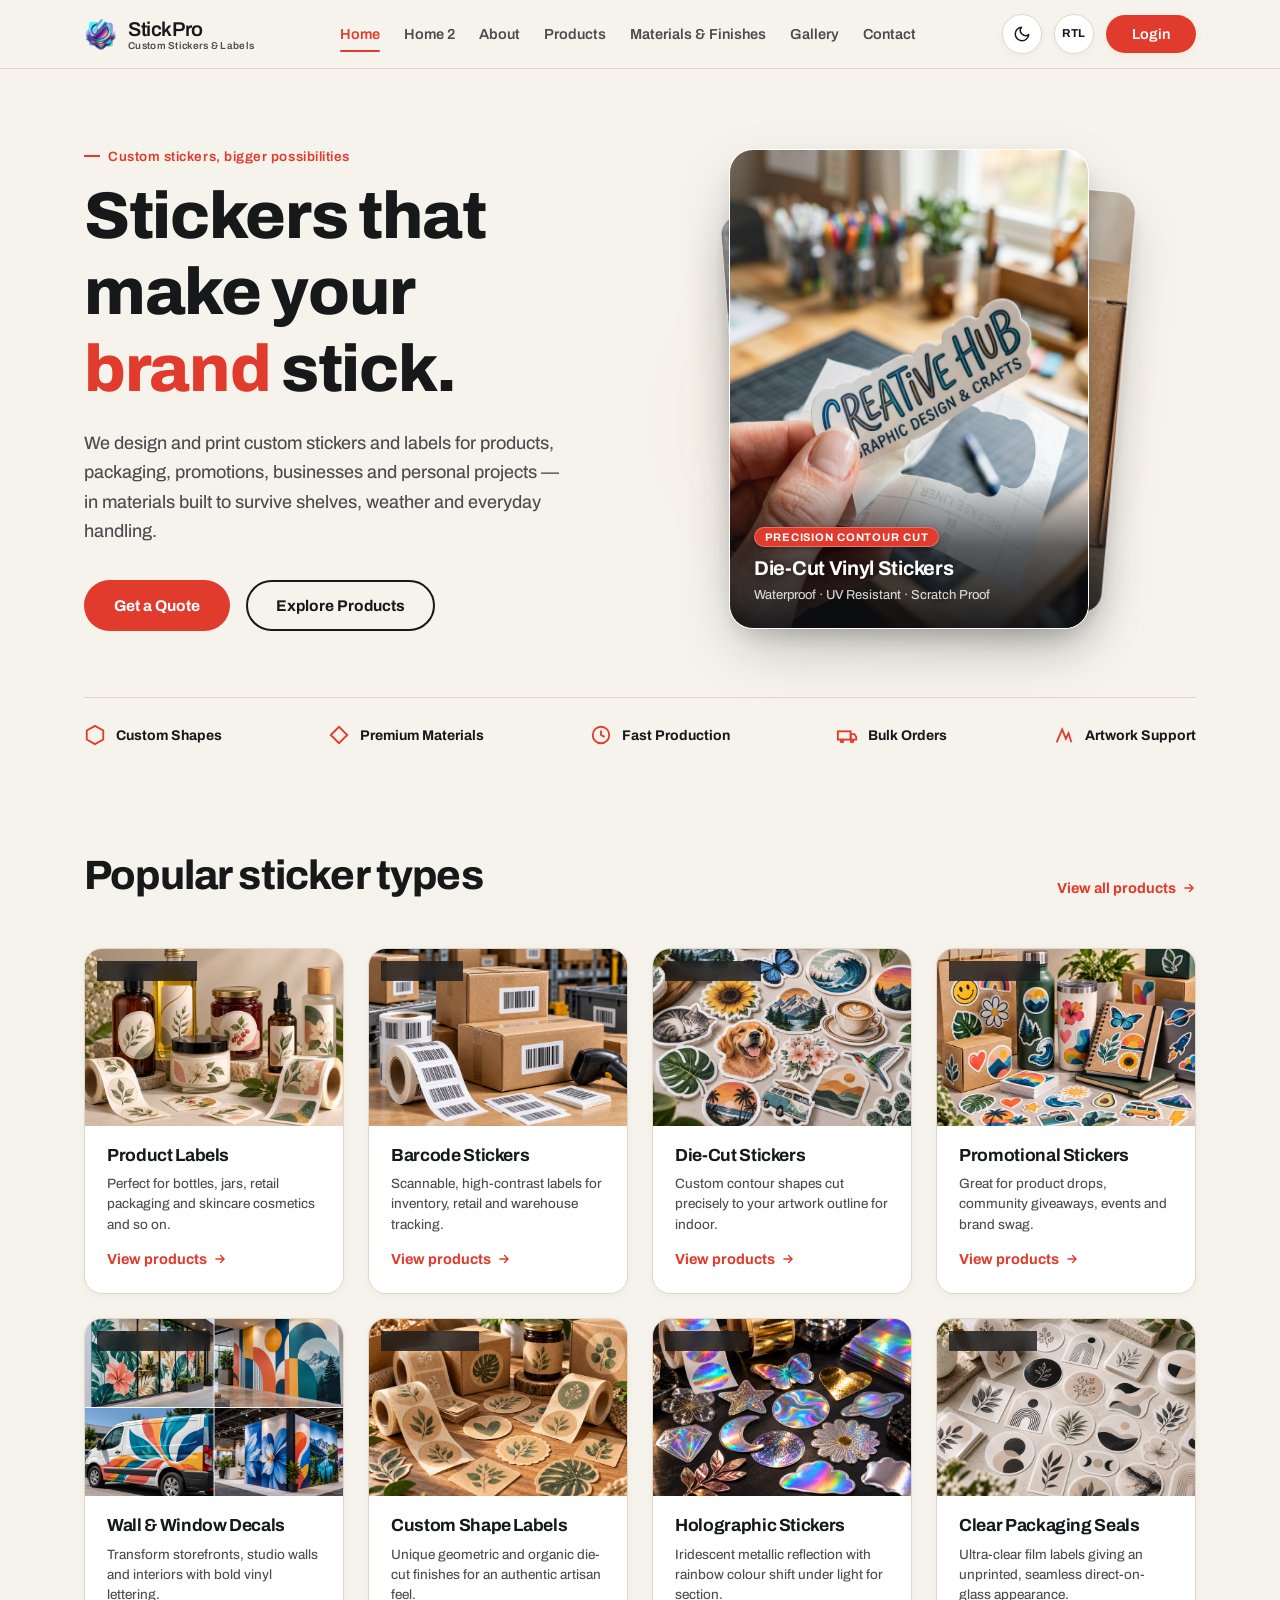
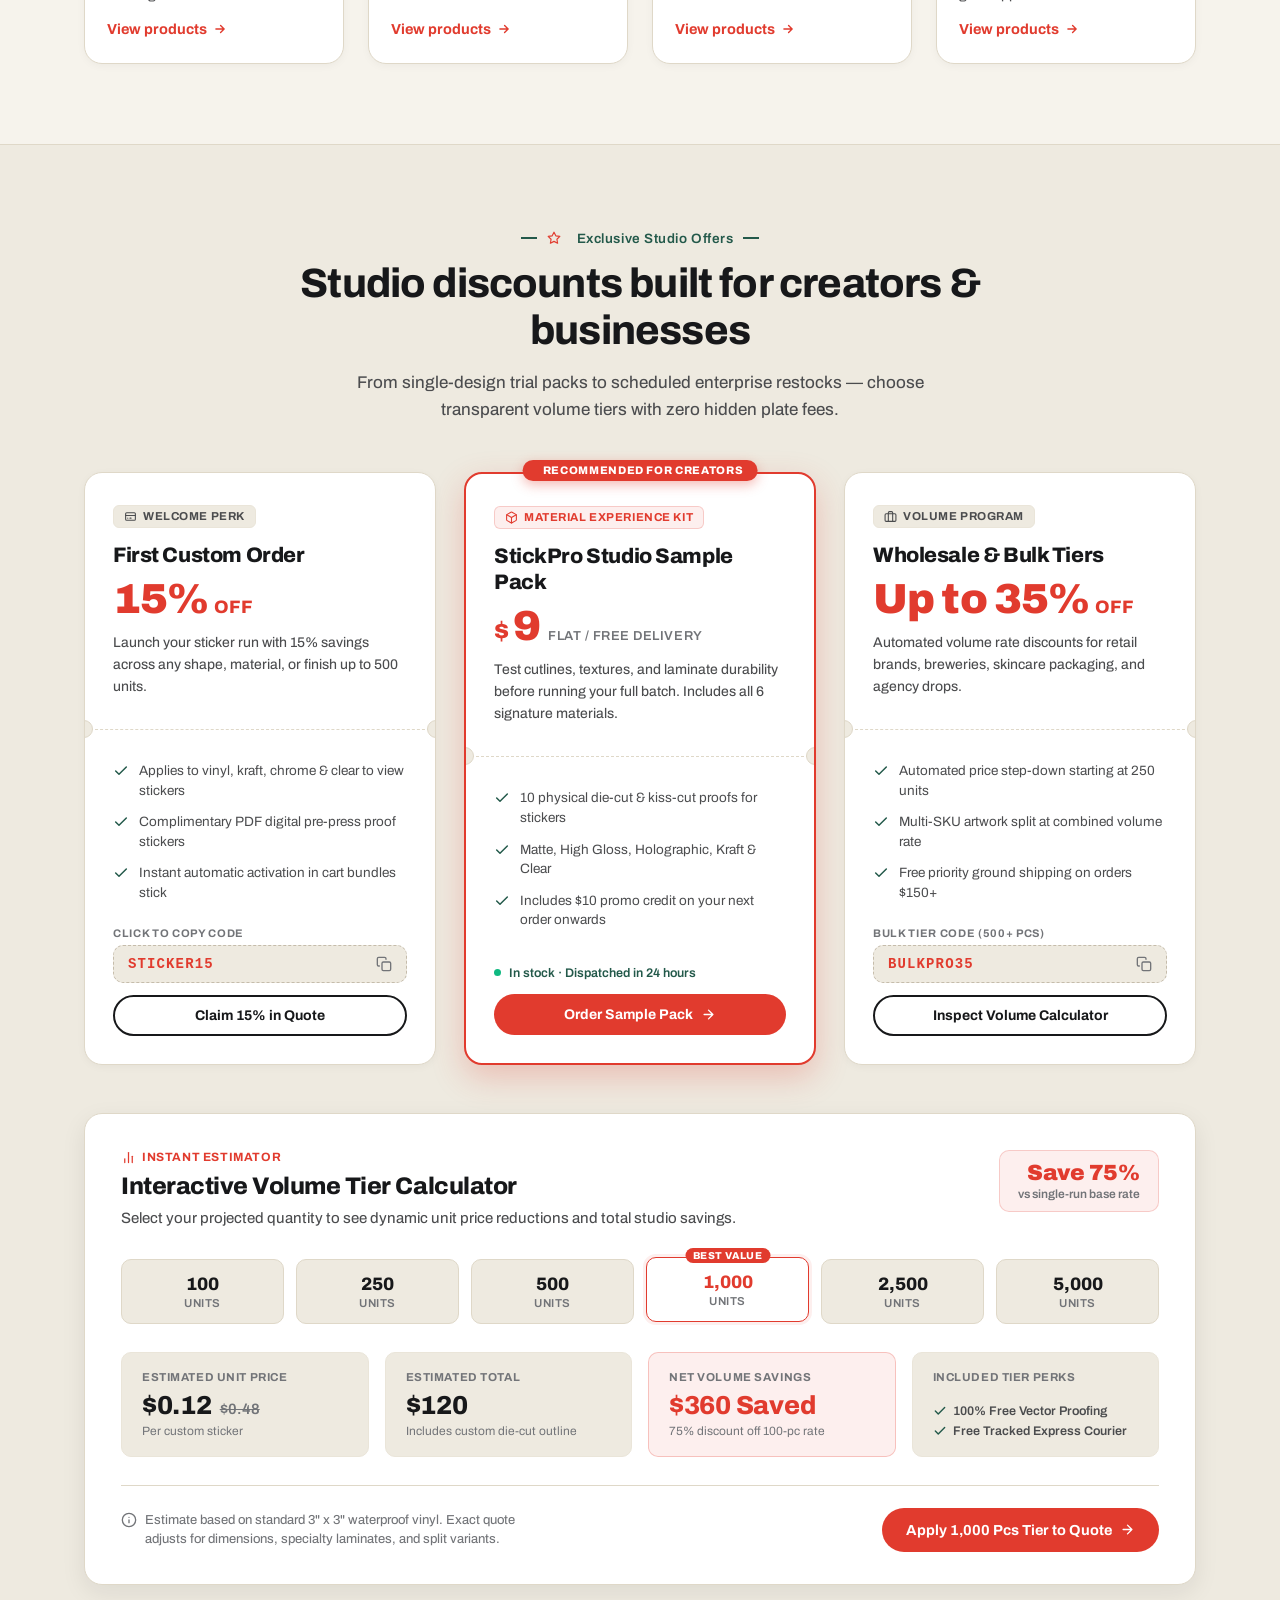
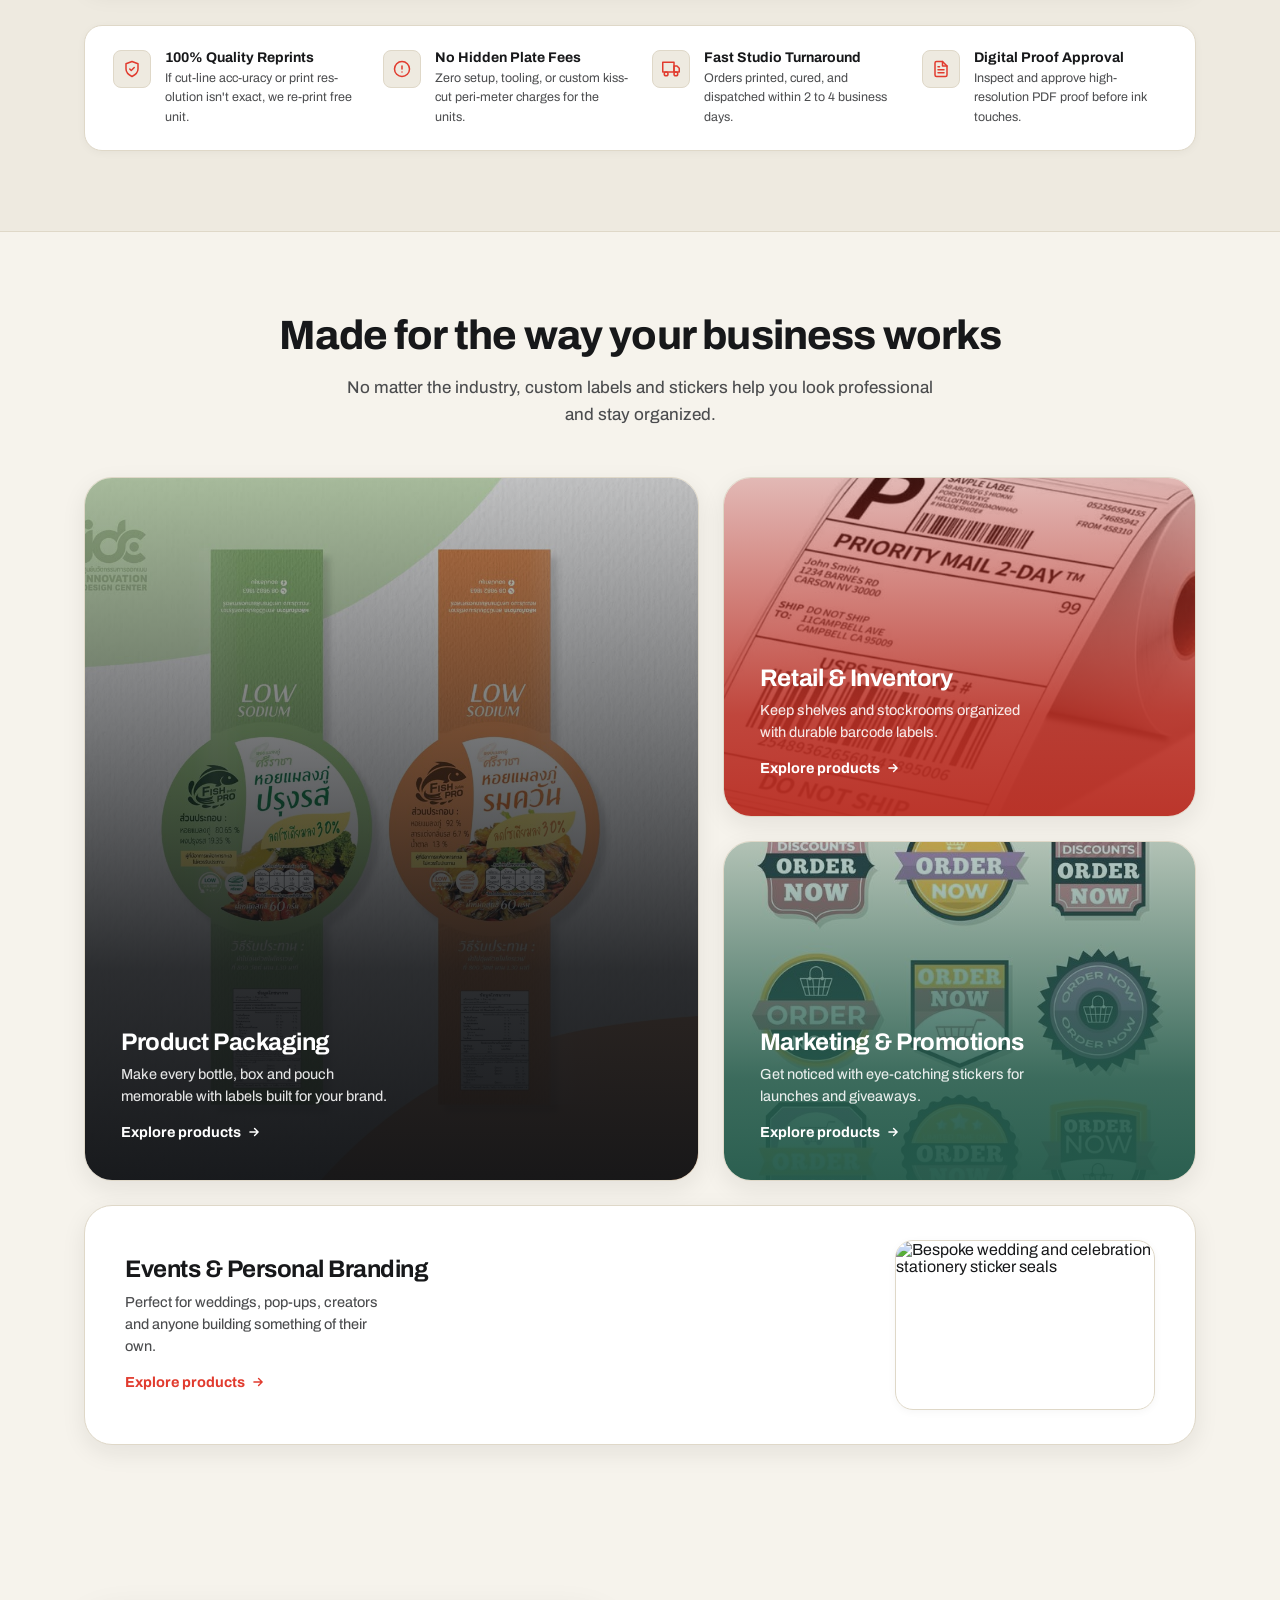
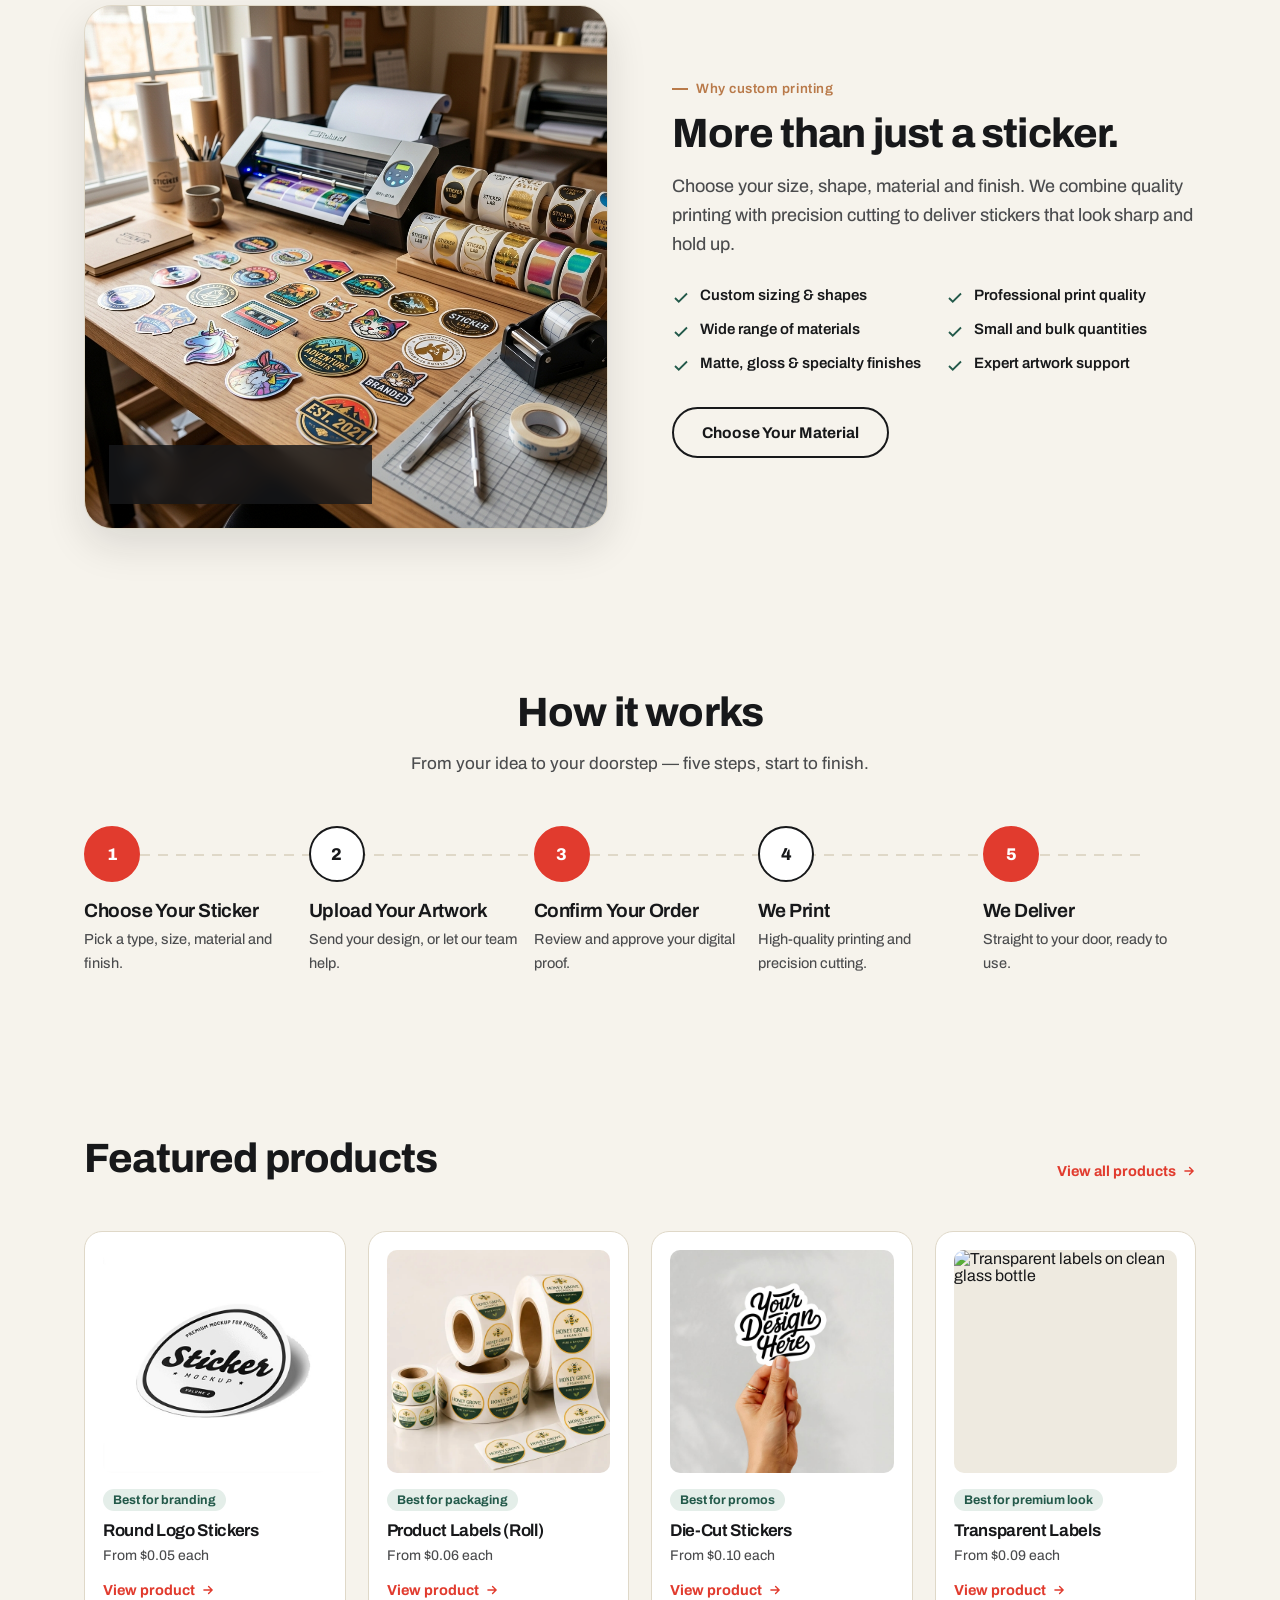
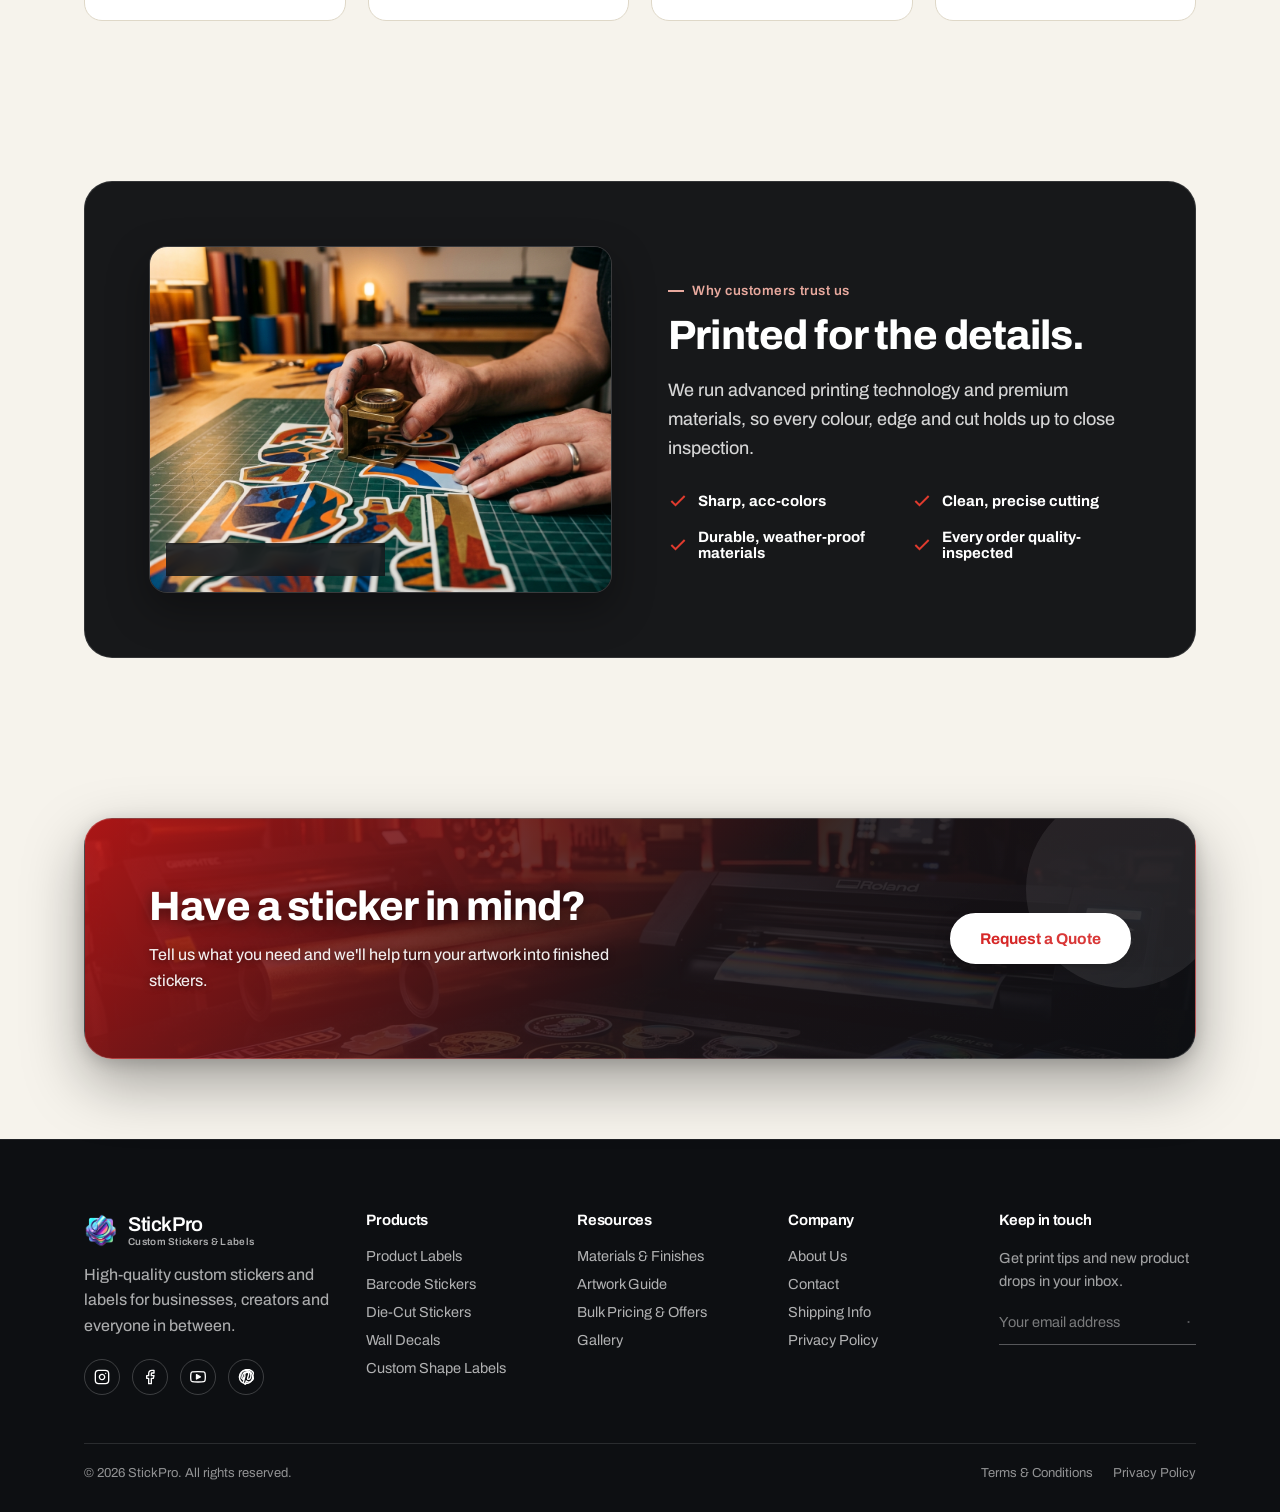
==== commit aeb3ec27: "fixed" ====
--- a/index.html
+++ b/index.html
@@ -781,7 +781,7 @@
   <div class="wrap reveal">
     <div class="quality-block">
       <div class="quality-figure">
-        <img src="Assets/Home/precision_inspection.jpg" alt="High precision print studio calibration and quality inspection" loading="lazy">
+        <img src="Assets/Home/print_quality_inspection.jpg" alt="High precision print studio calibration and quality inspection" loading="lazy">
         <div class="quality-figure-tag">High Precision Print Inspection</div>
       </div>
       <div class="quality-copy">
--- a/styles.css
+++ b/styles.css
@@ -418,6 +418,21 @@
 .btn-primary:hover{ background: var(--cherry-dark); transform: translateY(-2px); }
 .btn-ghost{ background: transparent; color: var(--ink); border-color: var(--ink); }
 .btn-ghost:hover{ background: var(--ink); color: var(--white); }
+.btn-ghost-on-dark{
+  background: rgba(255, 255, 255, 0.05);
+  color: #FFFFFF !important;
+  border-color: rgba(255, 255, 255, 0.65) !important;
+  backdrop-filter: blur(6px);
+  -webkit-backdrop-filter: blur(6px);
+  transition: all 0.22s ease;
+}
+.btn-ghost-on-dark:hover{
+  background: #FFFFFF !important;
+  color: #111418 !important;
+  border-color: #FFFFFF !important;
+  transform: translateY(-2px);
+  box-shadow: 0 8px 24px rgba(0, 0, 0, 0.28);
+}
 .btn-line{ background: transparent; color: var(--ink); border-color: var(--line); padding: 12px 22px; font-size:14.5px;}
 .btn-line:hover{ border-color: var(--ink); }
 .btn-arrow{
@@ -868,13 +883,14 @@
   font-weight: 700;
   letter-spacing: 0.08em;
   text-transform: uppercase;
-  color: var(--accent);
-  background: rgba(225, 59, 46, 0.22);
-  border: 1px solid rgba(225, 59, 46, 0.4);
+  color: #FFFFFF !important;
+  background: var(--accent);
+  border: 1px solid rgba(255, 255, 255, 0.28);
+  box-shadow: 0 2px 6px rgba(0, 0, 0, 0.35);
   padding: 3px 10px;
   border-radius: 999px;
   width: fit-content;
-  margin-bottom: 3px;
+  margin-bottom: 4px;
 }
 .hero-card-title {
   font-size: 20px;
@@ -1297,7 +1313,7 @@
     grid-column: 1;
     flex-direction: column;
     align-items: flex-start;
-    padding: 32px 24px;
+    padding: 32px 36px;
   }
   .biz-4-img-wrap {
     width: 100%;
@@ -2215,37 +2231,46 @@
 /* RTL Support */
 [dir="rtl"] .story-timeline::before {
   left: 50%;
-  transform: translateX(50%);
+  right: auto;
+  transform: translateX(-50%);
 }
 
 @media (min-width: 861px) {
+  /* .left is on the right half in RTL (align-self: flex-start) */
   [dir="rtl"] .story-stage.timeline-item.left {
+    padding-left: 52px;
+    padding-right: 0;
+    justify-content: flex-start;
+  }
+  /* .right is on the left half in RTL (align-self: flex-end) */
+  [dir="rtl"] .story-stage.timeline-item.right {
+    padding-right: 52px;
     padding-left: 0;
-    padding-right: 52px;
     justify-content: flex-end;
   }
-  [dir="rtl"] .story-stage.timeline-item.right {
-    padding-right: 0;
-    padding-left: 52px;
-    justify-content: flex-start;
-  }
   [dir="rtl"] .story-stage.timeline-item.left .timeline-node {
-    left: auto;
-    right: 100%;
-    transform: translate(50%, -50%);
+    left: 0;
+    right: auto;
+    transform: translate(-50%, -50%);
   }
   [dir="rtl"] .story-stage.timeline-item.right .timeline-node {
     left: auto;
     right: 0;
     transform: translate(50%, -50%);
   }
+  [dir="rtl"] .story-stage.timeline-item.left:hover .timeline-node {
+    transform: translate(-50%, -50%) scale(1.2);
+  }
+  [dir="rtl"] .story-stage.timeline-item.right:hover .timeline-node {
+    transform: translate(50%, -50%) scale(1.2);
+  }
   [dir="rtl"] .story-stage.timeline-item.left .timeline-card::after {
+    left: -32px;
     right: auto;
-    left: -32px;
   }
   [dir="rtl"] .story-stage.timeline-item.right .timeline-card::after {
+    right: -32px;
     left: auto;
-    right: -32px;
   }
 }
 
@@ -2260,6 +2285,7 @@
   [dir="rtl"] .story-stage.timeline-item.right {
     padding-left: 0;
     padding-right: 56px;
+    justify-content: flex-start;
   }
   [dir="rtl"] .story-stage.timeline-item.left .timeline-node,
   [dir="rtl"] .story-stage.timeline-item.right .timeline-node {
@@ -2267,10 +2293,14 @@
     right: 24px;
     transform: translate(50%, -50%);
   }
+  [dir="rtl"] .story-stage.timeline-item:hover .timeline-node {
+    transform: translate(50%, -50%) scale(1.15);
+  }
   [dir="rtl"] .story-stage.timeline-item.left .timeline-card::after,
   [dir="rtl"] .story-stage.timeline-item.right .timeline-card::after {
     left: auto;
     right: -20px;
+    width: 20px;
   }
 }
 
@@ -2654,19 +2684,113 @@
 }
 
 /* --- Why customers choose us: practical checklist, two columns --- */
-.trust-checklist{ display:grid; grid-template-columns: repeat(2,1fr); border-top:1px solid var(--line); }
-.trust-row{
-  display:flex; align-items:flex-start; gap:14px;
-  padding:24px 24px 24px 0; border-bottom:1px solid var(--line);
-}
-.trust-row:nth-child(odd){ border-right:1px solid var(--line); padding-right:24px; }
-.trust-row svg{ width:22px; height:22px; color: var(--pine); flex-shrink:0; margin-top:2px; }
-.trust-row h4{ margin-bottom:4px; }
-.trust-row p{ font-size:14px; }
-
-@media (max-width: 800px){
-  .trust-checklist{ grid-template-columns: 1fr; }
-  .trust-row:nth-child(odd){ border-right:none; padding-right:0; }
+.trust-checklist {
+  display: grid;
+  grid-template-columns: repeat(2, 1fr);
+  border-top: 1px solid var(--line);
+}
+.trust-row {
+  display: flex;
+  align-items: flex-start;
+  gap: 16px;
+  padding: 28px 0;
+  border-bottom: 1px solid var(--line);
+}
+.trust-row:nth-child(odd) {
+  border-right: 1px solid var(--line);
+  padding-right: 36px;
+  padding-left: 0;
+}
+.trust-row:nth-child(even) {
+  padding-left: 36px;
+  padding-right: 0;
+}
+.trust-icon-box {
+  width: 44px;
+  height: 44px;
+  border-radius: 12px;
+  background: var(--pine-tint);
+  color: var(--pine);
+  display: flex;
+  align-items: center;
+  justify-content: center;
+  flex-shrink: 0;
+  border: 1px solid rgba(35, 89, 74, 0.16);
+  transition: transform 0.22s ease, background 0.22s ease, color 0.22s ease;
+}
+.trust-row:hover .trust-icon-box {
+  transform: translateY(-2px);
+  background: var(--pine);
+  color: #FFFFFF;
+}
+.trust-icon-box svg {
+  width: 22px;
+  height: 22px;
+  stroke-width: 2;
+}
+.trust-content {
+  flex: 1;
+}
+.trust-row h4 {
+  margin: 0 0 5px;
+  font-size: 16.5px;
+  font-weight: 700;
+  color: var(--ink);
+  line-height: 1.3;
+}
+.trust-row p {
+  font-size: 14.5px;
+  line-height: 1.5;
+  color: var(--ink-soft);
+  margin: 0;
+}
+
+@media (max-width: 800px) {
+  .trust-checklist {
+    grid-template-columns: 1fr;
+  }
+  .trust-row:nth-child(odd) {
+    border-right: none;
+    padding-right: 0;
+    padding-left: 0;
+  }
+  .trust-row:nth-child(even) {
+    padding-left: 0;
+    padding-right: 0;
+  }
+  .trust-row {
+    padding: 22px 0;
+  }
+}
+
+html[dir="rtl"] .trust-row:nth-child(odd) {
+  border-right: none;
+  border-left: 1px solid var(--line);
+  padding-right: 0;
+  padding-left: 36px;
+}
+html[dir="rtl"] .trust-row:nth-child(even) {
+  padding-left: 0;
+  padding-right: 36px;
+}
+@media (max-width: 800px) {
+  html[dir="rtl"] .trust-row:nth-child(odd) {
+    border-left: none;
+    padding-left: 0;
+  }
+  html[dir="rtl"] .trust-row:nth-child(even) {
+    padding-right: 0;
+  }
+}
+
+html[data-theme="dark"] .trust-icon-box {
+  background: rgba(57, 122, 104, 0.16);
+  border-color: rgba(57, 122, 104, 0.32);
+  color: #58C4A7;
+}
+html[data-theme="dark"] .trust-row:hover .trust-icon-box {
+  background: #397A68;
+  color: #FFFFFF;
 }
 
 /* --- Business support: editorial audience rows (no cards) --- */
@@ -2757,12 +2881,14 @@
   margin-top: 0;
 }
 .product-nav-track{
-  display:flex; gap:8px; overflow-x:auto;
+  display: flex;
+  flex-wrap: wrap;
+  justify-content: center;
+  gap: 10px;
   padding: 14px var(--page-pad);
-  max-width: var(--content-max); margin:0 auto;
-  scrollbar-width: none;
-}
-.product-nav-track::-webkit-scrollbar{ display:none; }
+  max-width: var(--content-max);
+  margin: 0 auto;
+}
 .product-nav-item{
   flex:0 0 auto; display:flex; align-items:center; gap:8px;
   padding: 9px 16px; border-radius:999px; border:1px solid var(--border);
@@ -3151,12 +3277,15 @@
 .mat-inspector-info .btn{ align-self:flex-start; }
 
 @media (max-width: 1024px){
-  .mat-inspector{ grid-template-columns:1fr; gap:36px; }
-  .mat-inspector-visual{ min-height: 340px; aspect-ratio: 16/9; }
+  .mat-inspector{ grid-template-columns:1fr; gap:36px; max-width: 100%; }
+  .mat-inspector-visual{ min-height: unset; width: 100%; max-width: 100%; aspect-ratio: 16 / 10; }
 }
 @media (max-width: 560px){
+  .mat-inspector{ max-width: 100%; overflow: hidden; }
+  .mat-inspector-visual{ aspect-ratio: 4 / 3; min-height: unset; width: 100%; max-width: 100%; }
   .mat-spec-grid{ grid-template-columns: 1fr; }
 }
+
 
 /* --- Matte vs Gloss comparison --- */
 .mg-compare{
@@ -3408,7 +3537,7 @@
 .app-matrix{ width:100%; border-collapse:collapse; }
 .app-matrix thead tr{ border-bottom: 2px solid var(--ink); }
 .app-matrix th{
-  text-align:left; padding:14px 16px;
+  text-align: start; padding:14px 16px;
   font-size:11.5px; font-weight:800; letter-spacing:.07em; text-transform:uppercase;
   color: var(--ink-soft);
 }
@@ -3418,8 +3547,12 @@
   transition: background .15s ease;
 }
 .app-matrix tbody tr:hover{ background: var(--paper-dim); }
-.app-matrix td{ padding: 16px; vertical-align:middle; font-size:14.5px; }
+.app-matrix td{ padding: 16px; vertical-align:middle; font-size:14.5px; text-align: start; }
 .app-matrix td:first-child{ font-weight:700; font-size:15px; }
+[dir="rtl"] .app-matrix th,
+[dir="rtl"] .app-matrix td {
+  text-align: right !important;
+}
 .mat-badge{
   display:inline-flex; align-items:center;
   padding:5px 12px; border-radius:999px; border:1px solid var(--line);
@@ -3551,7 +3684,7 @@
 .mat-final-cta{
   background: 
     linear-gradient(135deg, rgba(14, 16, 20, 0.90) 0%, rgba(20, 24, 30, 0.84) 55%, rgba(225, 59, 46, 0.28) 100%),
-    url('Assets/Banner/cta_bg.jpg') center/cover no-repeat;
+    url('Assets/Banner/materials_cta_bg.jpg') center/cover no-repeat;
   border: 1px solid rgba(255, 255, 255, 0.16);
   border-radius: var(--radius-l);
   padding: 72px 64px;
@@ -3598,7 +3731,7 @@
 html[data-theme="dark"] .mat-final-cta{
   background: 
     linear-gradient(135deg, rgba(10, 12, 16, 0.92) 0%, rgba(16, 20, 26, 0.86) 55%, rgba(225, 59, 46, 0.25) 100%),
-    url('Assets/Banner/cta_bg.jpg') center/cover no-repeat;
+    url('Assets/Banner/materials_cta_bg.jpg') center/cover no-repeat;
   border: 1px solid rgba(255, 255, 255, 0.15);
   box-shadow: 0 24px 60px rgba(0,0,0,.55);
 }
@@ -5586,7 +5719,7 @@
   gap: 10px;
   text-decoration: none;
   color: var(--text-primary);
-  margin: 0 auto clamp(6px, 1.2vh, 12px) auto;
+  margin: 0 auto clamp(20px, 3vh, 28px) auto;
   transition: transform 0.2s ease, opacity 0.2s ease;
   user-select: none;
 }
@@ -5628,7 +5761,7 @@
 
 /* Auth Header */
 .auth-header {
-  margin-bottom: clamp(10px, 1.6vh, 18px);
+  margin-bottom: clamp(16px, 2.2vh, 24px);
   text-align: center;
 }
 .auth-title {
@@ -5906,19 +6039,44 @@
   text-decoration: underline;
 }
 
+/* Responsive adjustments for Auth */
+@media (max-width: 560px) {
+  .auth-wrapper {
+    padding: 60px 14px 24px;
+    align-items: flex-start;
+  }
+  .auth-card {
+    padding: 26px 18px;
+    border-radius: 14px;
+    margin: 0 auto;
+    width: 100%;
+  }
+  .social-auth-grid {
+    grid-template-columns: 1fr;
+    gap: 10px;
+  }
+  .auth-title {
+    font-size: 23px;
+  }
+  .auth-quick-utils {
+    top: 14px;
+    inset-inline-end: 14px;
+    gap: 6px;
+  }
+}
+
 @media (max-width: 480px) {
   .auth-wrapper {
-    padding: 16px 12px;
+    padding: 60px 12px 20px;
   }
   .auth-card {
-    padding: 20px 16px;
+    padding: 22px 16px;
     border-radius: 12px;
     box-shadow: var(--shadow);
   }
   .auth-quick-utils {
     top: 12px;
     inset-inline-end: 12px;
-    gap: 6px;
   }
   .social-auth-grid {
     gap: 8px;
@@ -5964,25 +6122,6 @@
   background: rgba(54, 133, 110, 0.18);
   color: #5ec2a5;
   border-color: rgba(54, 133, 110, 0.35);
-}
-
-/* Responsive adjustments */
-@media (max-width: 520px) {
-  .auth-card {
-    padding: 32px 22px;
-    border-radius: 14px;
-  }
-  .social-auth-grid {
-    grid-template-columns: 1fr;
-    gap: 10px;
-  }
-  .auth-title {
-    font-size: 23px;
-  }
-  .auth-quick-utils {
-    top: 14px;
-    inset-inline-end: 14px;
-  }
 }
 
 /* ==========================================================================
@@ -6663,7 +6802,9 @@
 .calc-qty-pills {
   display: flex;
   flex-wrap: wrap;
-  gap: 12px;
+  row-gap: 32px;
+  column-gap: 12px;
+  margin-top: 14px;
   margin-bottom: 28px;
 }
 
@@ -6947,7 +7088,9 @@
     padding: 24px 20px;
   }
   .calc-qty-pills {
-    gap: 8px;
+    row-gap: 34px !important;
+    column-gap: 10px !important;
+    margin-top: 14px;
   }
   .calc-pill {
     flex: 1 1 calc(33.333% - 8px);
@@ -7379,9 +7522,13 @@
 }
 
 .h2-note-bottom {
-  bottom: 6px;
-  right: -14px;
+  bottom: -4px;
+  right: -8px;
   transform: rotate(2deg);
+}
+
+.h2-note-bottom .h2-handwritten-text {
+  text-shadow: 0 1px 2px rgba(255, 255, 255, 0.95), 0 0 10px rgba(255, 255, 255, 0.9);
 }
 
 .h2-handwritten-text {
@@ -7905,9 +8052,15 @@
     gap: 16px;
   }
   .h2-note-top {
+    position: relative;
     top: auto;
-    bottom: -32px;
-    right: 0;
+    bottom: auto;
+    right: auto;
+    left: auto;
+    margin: 14px 0 8px auto;
+    width: fit-content;
+    transform: rotate(-2deg);
+    display: flex;
   }
 }
 
@@ -8039,6 +8192,21 @@
   color: #F5F6F8;
 }
 
+html[data-theme="dark"] .h2-note-bottom {
+  background: rgba(14, 17, 22, 0.92);
+  backdrop-filter: blur(10px);
+  -webkit-backdrop-filter: blur(10px);
+  border: 1px solid rgba(255, 255, 255, 0.16);
+  border-radius: 14px;
+  padding: 8px 16px 10px 14px;
+  box-shadow: 0 10px 30px rgba(0, 0, 0, 0.55);
+}
+
+html[data-theme="dark"] .h2-note-bottom .h2-handwritten-text {
+  color: #FFFFFF !important;
+  text-shadow: 0 1px 2px rgba(0, 0, 0, 0.8);
+}
+
 html[data-theme="dark"] .h2-offer-bottom-bar {
   background: var(--bg-surface-2, #1B2028);
   border-color: rgba(255, 255, 255, 0.08);
@@ -8093,7 +8261,7 @@
 
 html[dir="rtl"] .h2-note-bottom {
   right: auto;
-  left: -14px;
+  left: -8px;
   transform: rotate(-2deg);
 }
 
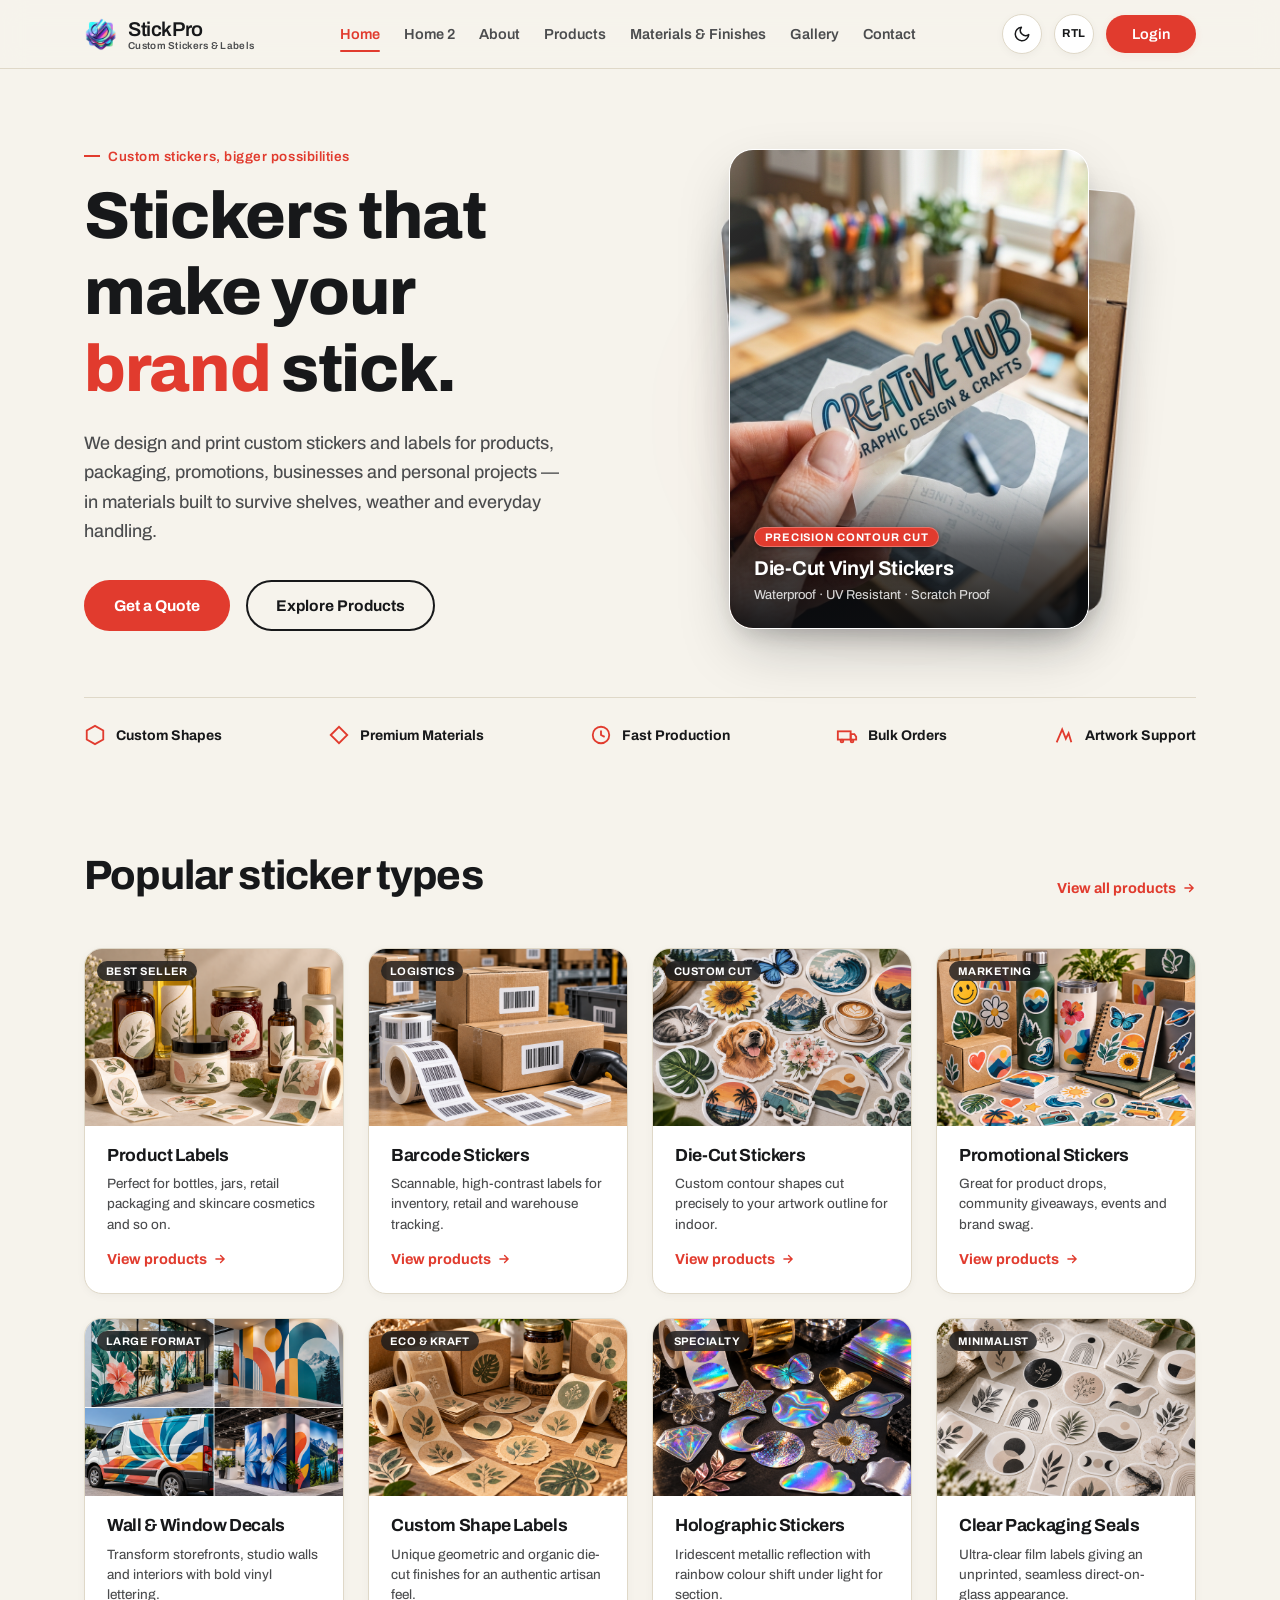
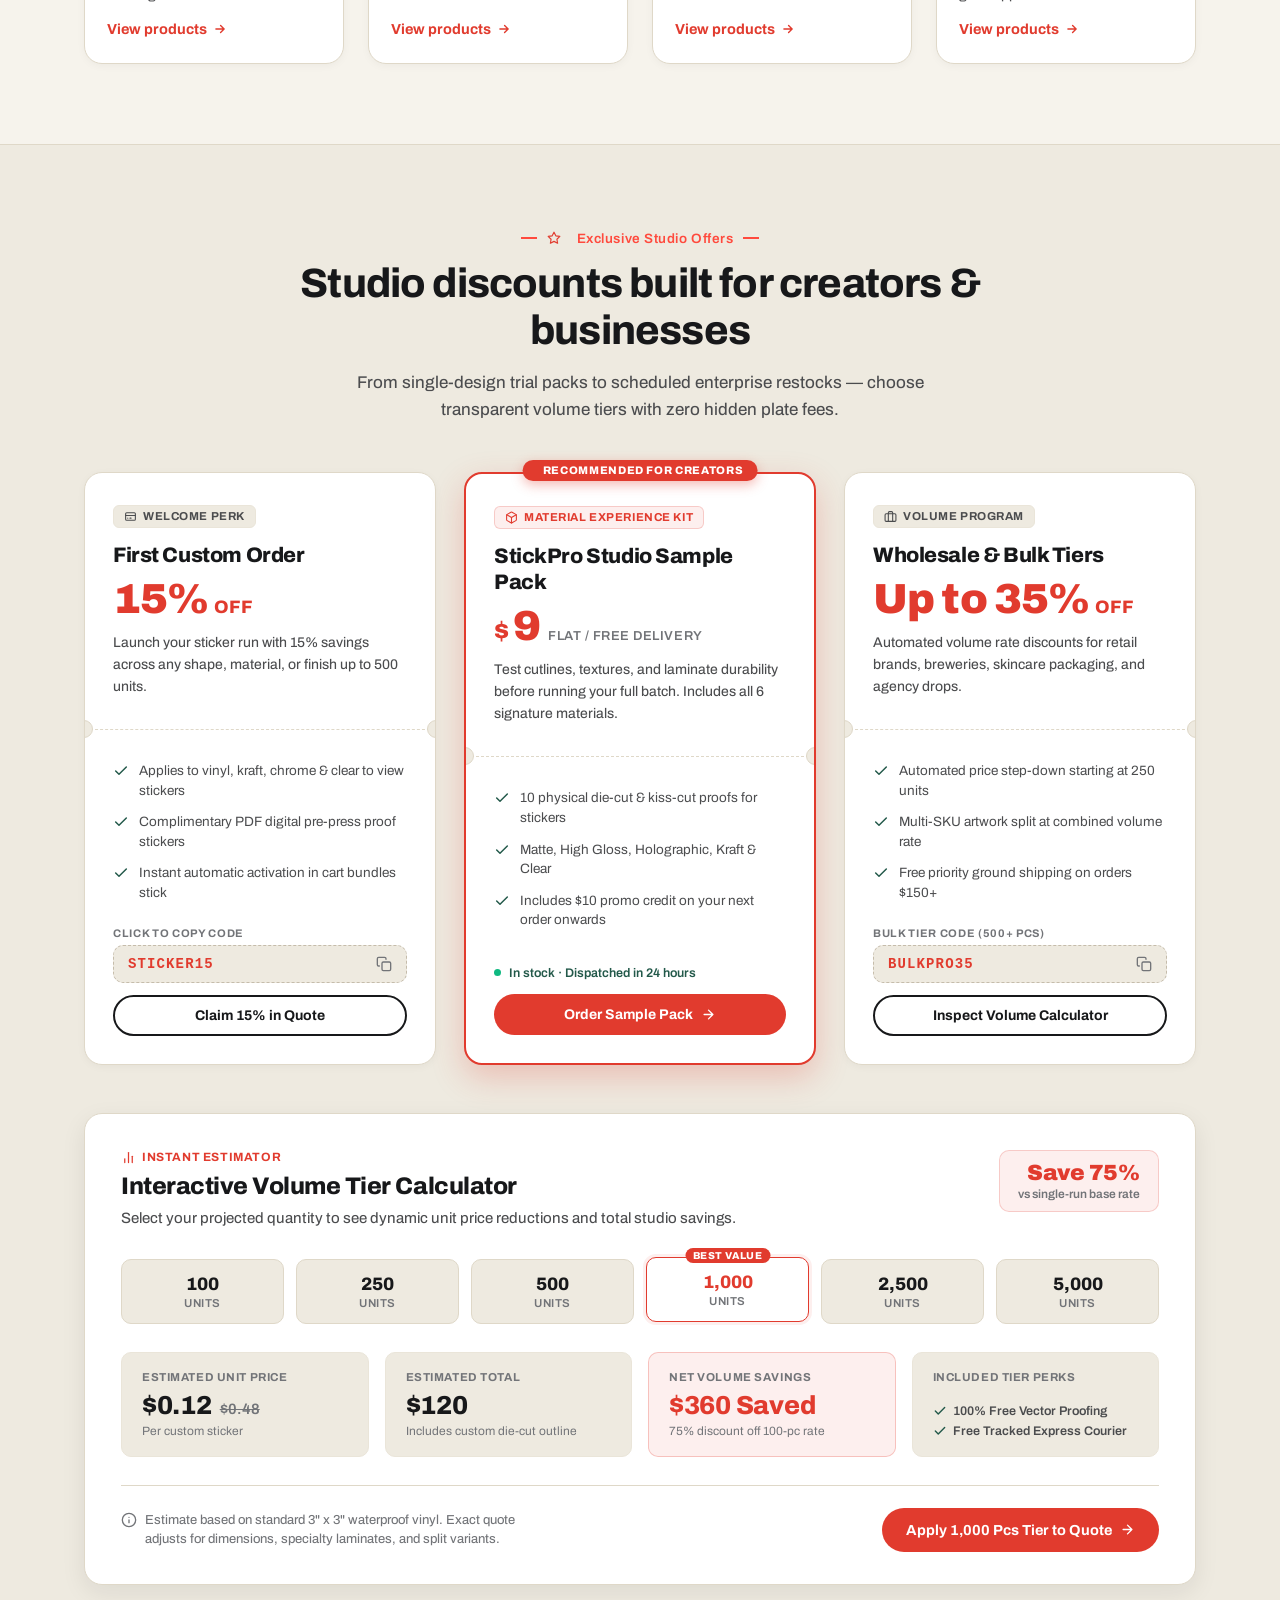
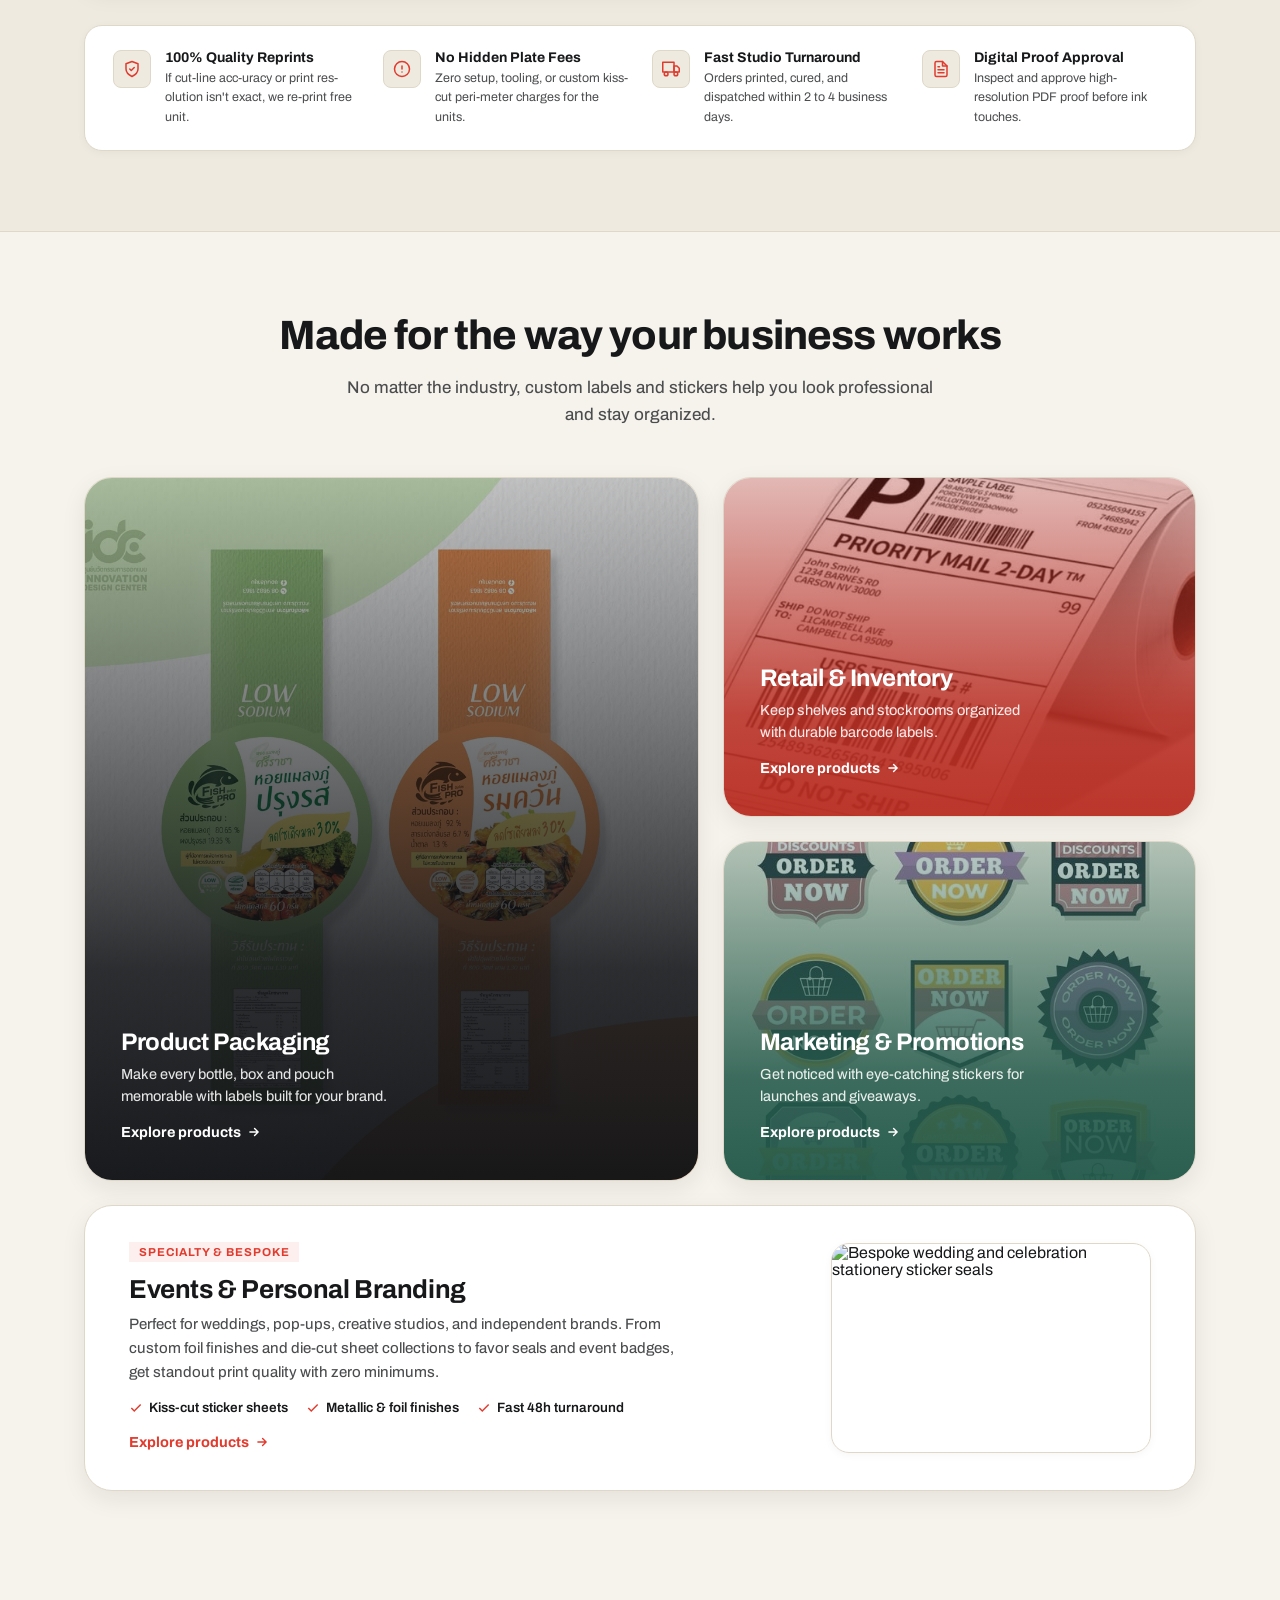
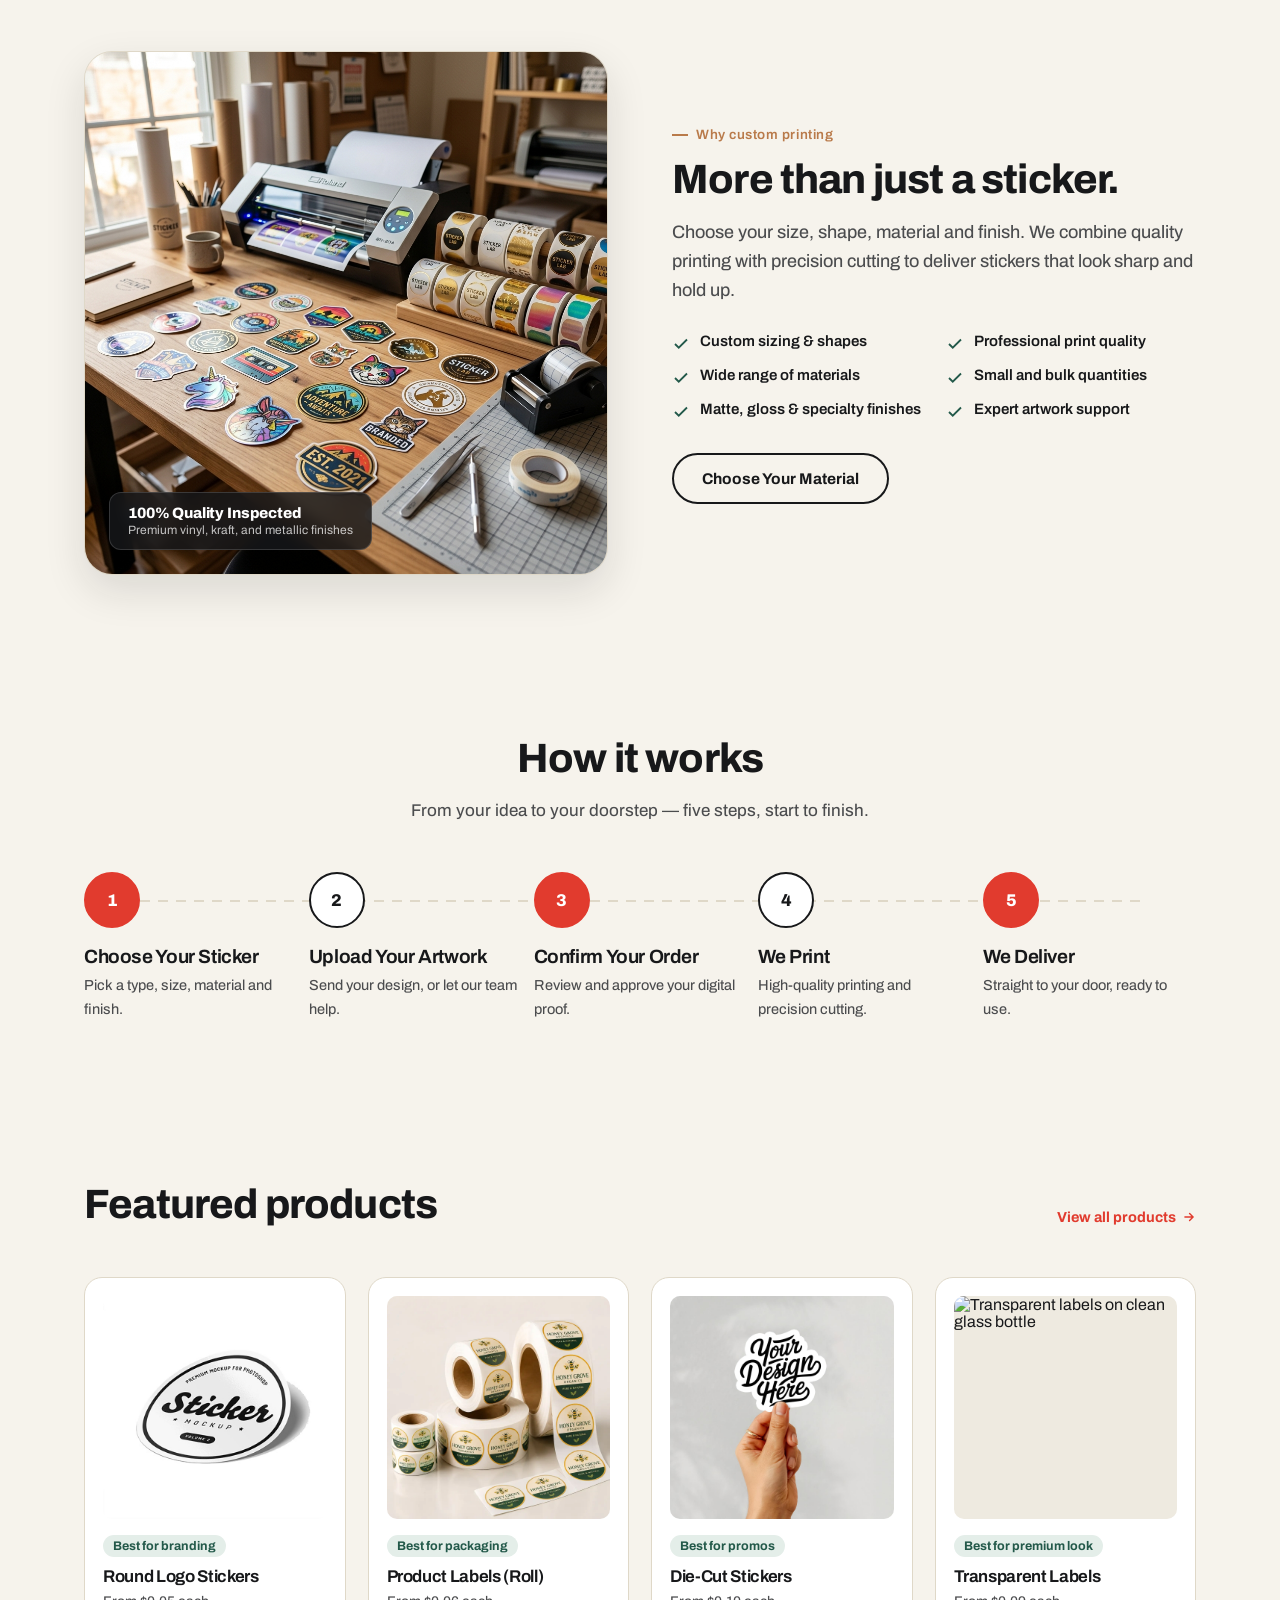
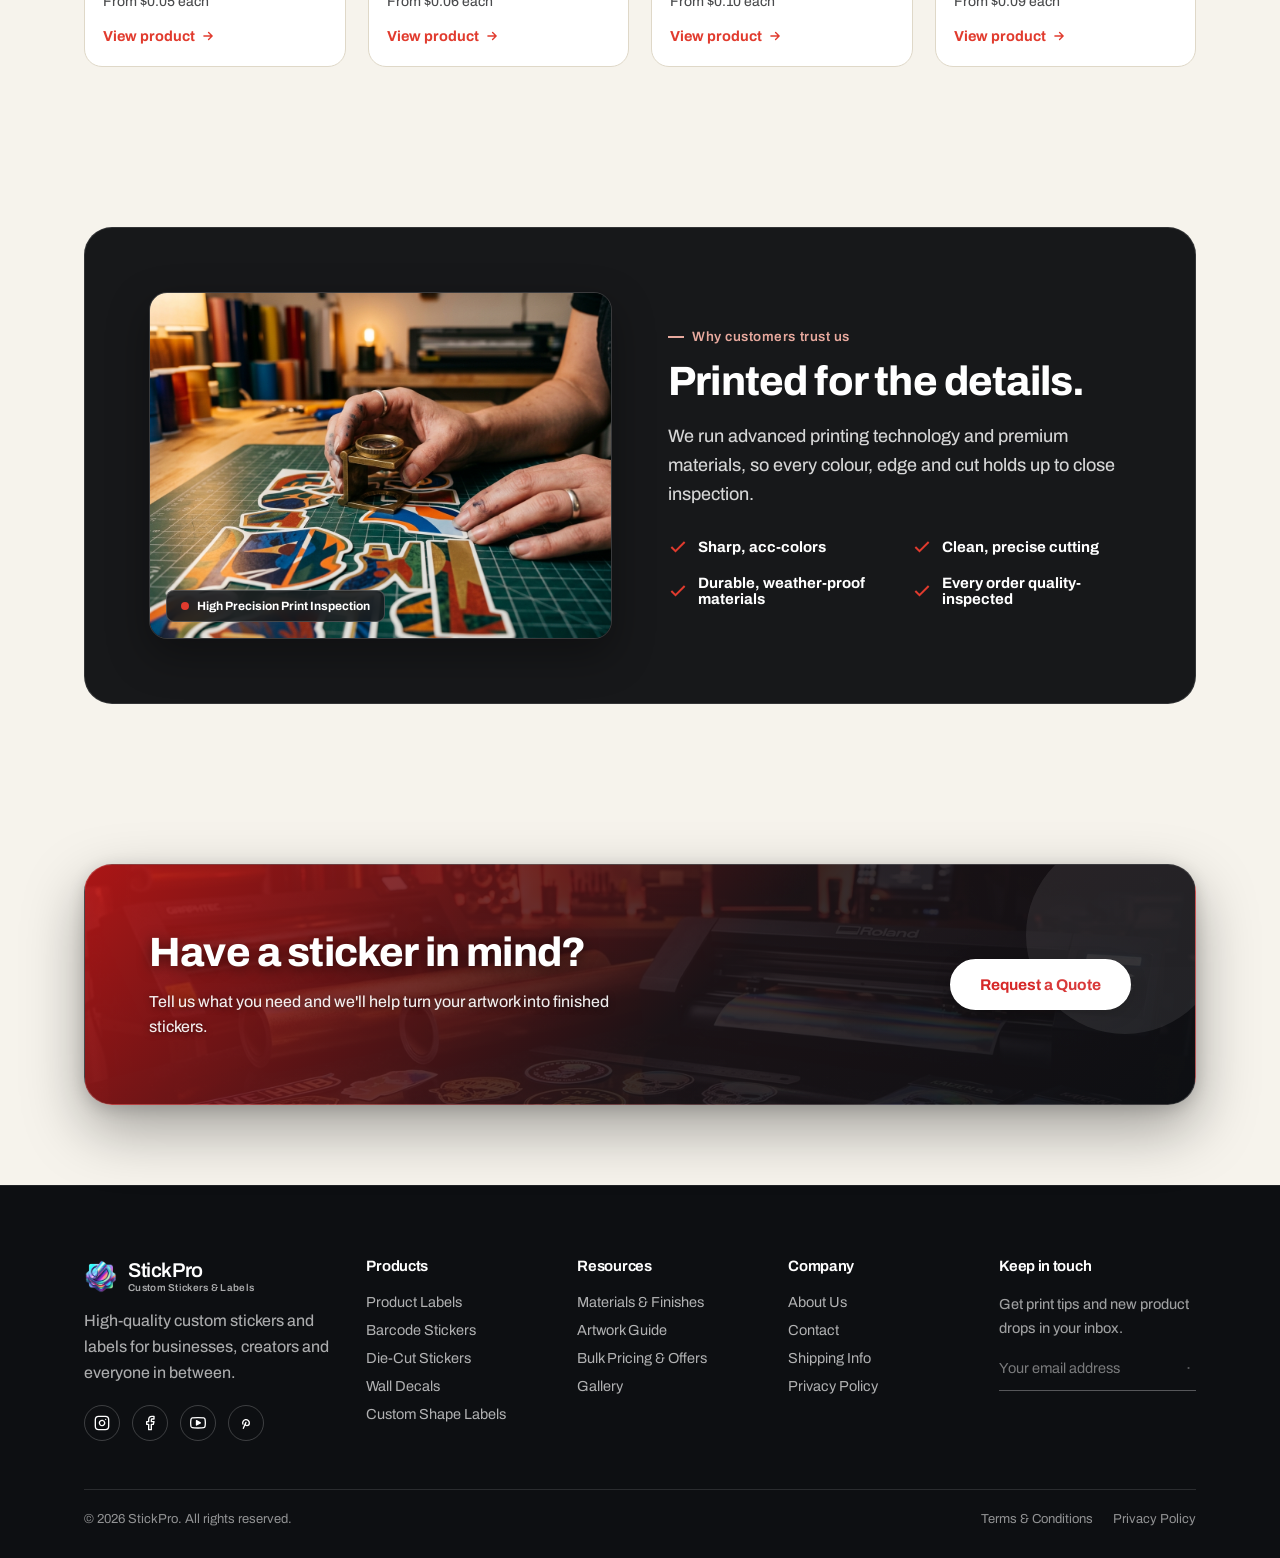
==== commit 4e0a7e04: "refactor: update Pinterest and phone SVG icon paths across HTML pages" ====
--- a/index.html
+++ b/index.html
@@ -664,12 +664,18 @@
       <!-- Business Card 4: Events & Personal Branding -->
       <div class="biz-card biz-4">
         <div class="biz-4-copy">
+          <span class="biz-badge">Specialty &amp; Bespoke</span>
           <h3>Events &amp; Personal Branding</h3>
-          <p>Perfect for weddings, pop-ups, creators and anyone building something of their own.</p>
+          <p>Perfect for weddings, pop-ups, creative studios, and independent brands. From custom foil finishes and die-cut sheet collections to favor seals and event badges, get standout print quality with zero minimums.</p>
+          <div class="biz-features">
+            <span class="biz-feat-item"><svg viewBox="0 0 24 24" fill="none" stroke="currentColor" stroke-width="2.5"><polyline points="20 6 9 17 4 12"/></svg> Kiss-cut sticker sheets</span>
+            <span class="biz-feat-item"><svg viewBox="0 0 24 24" fill="none" stroke="currentColor" stroke-width="2.5"><polyline points="20 6 9 17 4 12"/></svg> Metallic &amp; foil finishes</span>
+            <span class="biz-feat-item"><svg viewBox="0 0 24 24" fill="none" stroke="currentColor" stroke-width="2.5"><polyline points="20 6 9 17 4 12"/></svg> Fast 48h turnaround</span>
+          </div>
           <a href="products.html#wall-decals" class="btn-arrow biz-link">Explore products <svg viewBox="0 0 24 24" fill="none" stroke="currentColor" stroke-width="2.4" stroke-linecap="round"><path d="M5 12 H19 M13 6 L19 12 L13 18"/></svg></a>
         </div>
         <div class="biz-4-img-wrap">
-          <img src="https://images.unsplash.com/photo-1519741497674-611481863552?auto=format&fit=crop&w=600&q=80" alt="Bespoke wedding and celebration stationery sticker seals" loading="lazy">
+          <img src="https://images.unsplash.com/photo-1519741497674-611481863552?auto=format&fit=crop&w=800&q=80" alt="Bespoke wedding and celebration stationery sticker seals" loading="lazy">
         </div>
       </div>
     </div>
@@ -829,7 +835,7 @@
           <a href="https://instagram.com" target="_blank" rel="noopener noreferrer" aria-label="Instagram"><svg viewBox="0 0 24 24" fill="none" stroke="currentColor" stroke-width="2" stroke-linecap="round" stroke-linejoin="round"><rect x="2" y="2" width="20" height="20" rx="5" ry="5"/><path d="M16 11.37A4 4 0 1 1 12.63 8 4 4 0 0 1 16 11.37z"/><line x1="17.5" y1="6.5" x2="17.51" y2="6.5"/></svg></a>
           <a href="https://facebook.com" target="_blank" rel="noopener noreferrer" aria-label="Facebook"><svg viewBox="0 0 24 24" fill="none" stroke="currentColor" stroke-width="2" stroke-linecap="round" stroke-linejoin="round"><path d="M18 2h-3a5 5 0 0 0-5 5v3H7v4h3v8h4v-8h3l1-4h-4V7a1 1 0 0 1 1-1h3z"/></svg></a>
           <a href="https://youtube.com" target="_blank" rel="noopener noreferrer" aria-label="YouTube"><svg viewBox="0 0 24 24" fill="none" stroke="currentColor" stroke-width="2" stroke-linecap="round" stroke-linejoin="round"><path d="M22.54 6.42a2.78 2.78 0 0 0-1.94-2C18.88 4 12 4 12 4s-6.88 0-8.6.46a2.78 2.78 0 0 0-1.94 2A29 29 0 0 0 1 11.75a29 29 0 0 0 .46 5.33A2.78 2.78 0 0 0 3.4 19c1.72.46 8.6.46 8.6.46s6.88 0 8.6-.46a2.78 2.78 0 0 0 1.94-2 29 29 0 0 0 .46-5.25 29 29 0 0 0-.46-5.33z"/><polygon points="9.75 15.02 15.5 11.75 9.75 8.48 9.75 15.02" fill="currentColor"/></svg></a>
-          <a href="https://pinterest.com" target="_blank" rel="noopener noreferrer" aria-label="Pinterest"><svg viewBox="0 0 24 24" fill="none" stroke="currentColor" stroke-width="2" stroke-linecap="round" stroke-linejoin="round"><circle cx="12" cy="12" r="10"/><path d="M8 20l2.5-9.5c-.3-.6-.4-1.3-.4-2 0-2 1.5-3.5 3.5-3.5 1.5 0 2.5 1 2.5 2.2 0 1.8-1.2 4.4-1.8 6.8-.2.8.4 1.5 1.2 1.5 2.2 0 3.8-2.8 3.8-6.2 0-3.2-2.3-5.3-5.7-5.3-4.2 0-6.6 3.1-6.6 6.3 0 1.2.5 2.5 1.1 3.2.1.2.1.3.1.5-.1.4-.3 1.2-.4 1.4-.1.3-.3.4-.6.2-2.1-1-3.1-3.6-3.1-5.8 0-4.7 3.5-9.1 10.3-9.1 5.5 0 9.7 3.9 9.7 9.1 0 5.4-3.4 9.8-8.2 9.8-1.6 0-3.1-.8-3.6-1.8l-1 3.8c-.4 1.5-1.5 3.4-2.2 4.6"/></svg></a>
+          <a href="https://pinterest.com" target="_blank" rel="noopener noreferrer" aria-label="Pinterest"><svg viewBox="0 0 24 24" fill="none" stroke="currentColor" stroke-width="2" stroke-linecap="round" stroke-linejoin="round" aria-hidden="true"><line x1="8" y1="20" x2="12" y2="11"/><path d="M10.7 14c.437 1.263 1.43 2 2.55 2 2.071 0 3.75-1.554 3.75-4a5 5 0 1 0-9.7 1.7"/></svg></a>
         </div>
       </div>
 
--- a/styles.css
+++ b/styles.css
@@ -204,12 +204,12 @@
 
 .kicker{
   display:inline-flex; align-items:center; gap:8px;
-  font-size: 13.5px; font-weight: 600; color: var(--pine);
+  font-size: 13.5px; font-weight: 600; color: #FF4A3D;
   letter-spacing: 0.04em;
   margin-bottom: 14px;
 }
 .kicker::before{
-  content:''; width:16px; height:2px; background: var(--pine); display:inline-block;
+  content:''; width:16px; height:2px; background: #FF4A3D; display:inline-block;
 }
 
 /* ---------------------------------------------------------------------- */
@@ -243,7 +243,7 @@
   content: '';
   width: 16px;
   height: 2px;
-  background: var(--pine);
+  background: #FF4A3D;
   display: inline-block;
 }
 
@@ -252,7 +252,7 @@
   content: '';
   width: 14px;
   height: 2px;
-  background: var(--cherry);
+  background: #FF4A3D;
   display: inline-block;
 }
 
@@ -1261,34 +1261,76 @@
   background: var(--bg-surface);
   border: 1px solid var(--border);
   grid-column: 1 / span 2;
-  min-height: 240px;
+  min-height: 250px;
+  display: flex;
   flex-direction: row;
   align-items: center;
   justify-content: space-between;
-  gap: 32px;
-  padding: 32px 40px;
+  gap: 40px;
+  padding: 36px 44px;
 }
 .biz-4-copy {
-  max-width: 460px;
+  flex: 1;
+  max-width: 680px;
   position: relative;
   z-index: 3;
 }
+.biz-badge {
+  display: inline-block;
+  font-size: 11.5px;
+  font-weight: 700;
+  text-transform: uppercase;
+  letter-spacing: 0.08em;
+  color: var(--cherry);
+  background: var(--accent-soft);
+  padding: 4px 10px;
+  border-radius: var(--radius-full);
+  margin-bottom: 12px;
+}
 .biz-4 h3 {
   color: var(--text-primary) !important;
-  font-size: 24px;
+  font-size: 26px;
+  letter-spacing: -0.015em;
+  margin-bottom: 8px;
 }
 .biz-4 p {
   color: var(--text-secondary);
+  font-size: 15px;
+  line-height: 1.6;
+  max-width: 62ch;
+  margin-bottom: 16px;
+}
+.biz-features {
+  display: flex;
+  flex-wrap: wrap;
+  gap: 10px 18px;
+  margin-bottom: 18px;
+}
+.biz-feat-item {
+  display: inline-flex;
+  align-items: center;
+  gap: 6px;
+  font-size: 13.5px;
+  font-weight: 600;
+  color: var(--text-primary);
+}
+.biz-feat-item svg {
+  width: 14px;
+  height: 14px;
+  color: var(--cherry);
+  stroke-width: 2.5;
 }
 .biz-4 .biz-link {
   color: var(--accent) !important;
+  font-weight: 700;
+  margin-top: 0;
 }
 .biz-4 .biz-link svg {
   color: var(--accent);
 }
 .biz-4-img-wrap {
-  width: 260px;
-  height: 170px;
+  width: 320px;
+  height: 210px;
   border-radius: var(--radius-m);
   overflow: hidden;
   flex-shrink: 0;
@@ -1313,11 +1355,14 @@
     grid-column: 1;
     flex-direction: column;
     align-items: flex-start;
-    padding: 32px 36px;
-  }
+    padding: 32px 28px;
+    gap: 24px;
+  }
+  .biz-4-copy { max-width: 100%; }
+  .biz-4 p { max-width: 100%; }
   .biz-4-img-wrap {
     width: 100%;
-    height: 200px;
+    height: 220px;
   }
 }
 
@@ -1940,10 +1985,10 @@
 .mega-cta{
   background: var(--ink); border-radius: var(--radius-l);
   padding: 110px var(--page-pad); text-align:center;
-  position:relative; overflow:hidden; color: var(--white);
-}
-.mega-cta h2{ color: var(--white); font-size: clamp(36px, 6.2vw, 72px); max-width: 820px; margin: 0 auto 20px; }
-.mega-cta p{ color: rgba(255,255,255,.7); max-width: 520px; margin: 0 auto 40px; }
+  position:relative; overflow:hidden; color: #FFFFFF;
+}
+.mega-cta h2{ color: #FFFFFF !important; font-size: clamp(36px, 6.2vw, 72px); max-width: 820px; margin: 0 auto 20px; }
+.mega-cta p{ color: rgba(255,255,255,.85) !important; max-width: 520px; margin: 0 auto 40px; }
 .mega-cta-ctas{ display:flex; gap:16px; justify-content:center; flex-wrap:wrap; position:relative; z-index:2; }
 .mega-cta .sticker{ opacity:.55; }
 .mega-cta-c1{ width:130px; top:8%; left:6%; transform:rotate(-8deg); }
@@ -1953,6 +1998,14 @@
   .mega-cta{ padding: 72px 26px; }
   .mega-cta .sticker{ display:none; }
 }
+
+html[data-theme="dark"] .mega-cta {
+  background: var(--bg-elevated);
+  border: 1px solid var(--border-strong);
+  color: #FFFFFF !important;
+}
+html[data-theme="dark"] .mega-cta h2 { color: #FFFFFF !important; }
+html[data-theme="dark"] .mega-cta p { color: rgba(255, 255, 255, 0.85) !important; }
 
 /* ==========================================================================
    ABOUT PAGE — "Our Print Studio"
@@ -2706,22 +2759,23 @@
   padding-right: 0;
 }
 .trust-icon-box {
-  width: 44px;
-  height: 44px;
+  width: 46px;
+  height: 46px;
   border-radius: 12px;
-  background: var(--pine-tint);
-  color: var(--pine);
+  background: var(--accent-soft);
+  color: var(--cherry);
   display: flex;
   align-items: center;
   justify-content: center;
   flex-shrink: 0;
-  border: 1px solid rgba(35, 89, 74, 0.16);
-  transition: transform 0.22s ease, background 0.22s ease, color 0.22s ease;
+  border: 1px solid rgba(225, 59, 46, 0.16);
+  transition: transform 0.22s ease, background 0.22s ease, color 0.22s ease, box-shadow 0.22s ease;
 }
 .trust-row:hover .trust-icon-box {
   transform: translateY(-2px);
-  background: var(--pine);
+  background: var(--cherry);
   color: #FFFFFF;
+  box-shadow: 0 4px 14px var(--accent-glow);
 }
 .trust-icon-box svg {
   width: 22px;
@@ -2784,13 +2838,14 @@
 }
 
 html[data-theme="dark"] .trust-icon-box {
-  background: rgba(57, 122, 104, 0.16);
-  border-color: rgba(57, 122, 104, 0.32);
-  color: #58C4A7;
+  background: rgba(255, 74, 61, 0.14);
+  border-color: rgba(255, 74, 61, 0.28);
+  color: var(--accent);
 }
 html[data-theme="dark"] .trust-row:hover .trust-icon-box {
-  background: #397A68;
+  background: var(--cherry);
   color: #FFFFFF;
+  box-shadow: 0 4px 14px var(--accent-glow);
 }
 
 /* --- Business support: editorial audience rows (no cards) --- */
@@ -2962,22 +3017,155 @@
   .product-specs{ grid-template-columns: 1fr; }
 }
 
-/* --- Application guide: "If you're printing for..." decision rows --- */
-.app-guide-list{ border-top: 1px solid var(--line); }
-.app-guide-row{
-  display:flex; align-items:center; justify-content:space-between; gap:24px;
-  padding: 22px 0; border-bottom: 1px solid var(--line);
-}
-.app-guide-row:hover{ background: var(--paper-dim); }
-.app-guide-scenario{ display:flex; align-items:baseline; gap:14px; }
-.app-guide-scenario .app-num{ font-size:13px; font-weight:800; color: var(--ink-soft); }
-.app-guide-scenario h4{ font-weight: 600; }
-.app-guide-arrow{ display:flex; align-items:center; gap:10px; flex-shrink:0; }
-.app-guide-arrow svg{ width:18px; height:18px; color: var(--cherry); }
-.app-guide-result{ font-weight:700; color: var(--pine); }
-
-@media (max-width: 640px){
-  .app-guide-row{ flex-direction:column; align-items:flex-start; gap:10px; padding: 18px 0; }
+/* --- Application guide: "If you're printing for..." interactive card pathway --- */
+.app-guide-section {
+  position: relative;
+}
+.app-guide-grid {
+  display: grid;
+  grid-template-columns: repeat(3, 1fr);
+  gap: 24px;
+}
+.app-card {
+  background: var(--bg-surface);
+  border: 1px solid var(--border);
+  border-radius: var(--radius-l);
+  padding: 30px 28px;
+  display: flex;
+  flex-direction: column;
+  justify-content: space-between;
+  text-decoration: none;
+  color: inherit;
+  box-shadow: var(--shadow-sm);
+  position: relative;
+  overflow: hidden;
+  transition: transform 0.25s cubic-bezier(0.16, 1, 0.3, 1), 
+              box-shadow 0.25s cubic-bezier(0.16, 1, 0.3, 1), 
+              border-color 0.25s cubic-bezier(0.16, 1, 0.3, 1);
+}
+.app-card:hover {
+  transform: translateY(-4px);
+  border-color: var(--cherry);
+  box-shadow: 0 16px 36px rgba(0, 0, 0, 0.08), 0 0 0 1px var(--cherry);
+}
+.app-card-top {
+  display: flex;
+  align-items: center;
+  justify-content: space-between;
+  margin-bottom: 20px;
+}
+.app-card-icon {
+  width: 44px;
+  height: 44px;
+  border-radius: 12px;
+  background: var(--accent-soft);
+  color: var(--cherry);
+  display: flex;
+  align-items: center;
+  justify-content: center;
+  border: 1px solid rgba(225, 59, 46, 0.16);
+  transition: transform 0.25s ease, background 0.25s ease, color 0.25s ease;
+}
+.app-card:hover .app-card-icon {
+  background: var(--cherry);
+  color: #FFFFFF;
+  transform: scale(1.06);
+}
+.app-card-icon svg {
+  width: 22px;
+  height: 22px;
+}
+.app-card-num {
+  font-size: 13px;
+  font-weight: 800;
+  letter-spacing: 0.06em;
+  color: var(--text-muted);
+}
+.app-card-title {
+  font-size: 20px;
+  font-weight: 700;
+  color: var(--text-primary);
+  letter-spacing: -0.015em;
+  margin-bottom: 10px;
+  line-height: 1.3;
+}
+.app-card-desc {
+  font-size: 14.5px;
+  color: var(--text-secondary);
+  line-height: 1.6;
+  margin: 0 0 24px;
+  flex: 1;
+}
+.app-card-rec {
+  border-top: 1px solid var(--border);
+  padding-top: 18px;
+  display: flex;
+  flex-direction: column;
+  gap: 6px;
+}
+.app-rec-label {
+  font-size: 11px;
+  font-weight: 700;
+  text-transform: uppercase;
+  letter-spacing: 0.08em;
+  color: var(--text-muted);
+}
+.app-rec-btn {
+  display: inline-flex;
+  align-items: center;
+  justify-content: space-between;
+  font-size: 14.5px;
+  font-weight: 700;
+  color: var(--cherry);
+  transition: gap 0.2s ease;
+}
+.app-rec-btn svg {
+  width: 18px;
+  height: 18px;
+  transition: transform 0.22s ease;
+}
+.app-card:hover .app-rec-btn svg {
+  transform: translateX(4px);
+}
+html[dir="rtl"] .app-card:hover .app-rec-btn svg {
+  transform: translateX(-4px);
+}
+
+@media (max-width: 1024px) {
+  .app-guide-grid {
+    grid-template-columns: repeat(2, 1fr);
+  }
+  .app-guide-grid .app-card:last-child:nth-child(odd) {
+    grid-column: 1 / -1;
+    max-width: calc(50% - 12px);
+    width: 100%;
+    margin-left: auto;
+    margin-right: auto;
+  }
+}
+@media (max-width: 640px) {
+  .app-guide-grid {
+    grid-template-columns: 1fr;
+  }
+  .app-guide-grid .app-card:last-child:nth-child(odd) {
+    grid-column: auto;
+    max-width: 100%;
+    margin-left: 0;
+    margin-right: 0;
+  }
+  .app-card {
+    padding: 24px 20px;
+  }
+}
+
+html[data-theme="dark"] .app-card-icon {
+  background: rgba(255, 74, 61, 0.14);
+  border-color: rgba(255, 74, 61, 0.28);
+  color: var(--accent);
+}
+html[data-theme="dark"] .app-card:hover .app-card-icon {
+  background: var(--cherry);
+  color: #FFFFFF;
 }
 
 /* --- Customization grid --- */
@@ -3003,17 +3191,17 @@
   border: 1px solid rgba(255, 255, 255, 0.15);
   border-radius: var(--radius-l); 
   padding: 64px var(--page-pad);
-  display:flex; align-items:center; justify-content:space-between; gap:40px; color: var(--white);
+  display:flex; align-items:center; justify-content:space-between; gap:40px; color: #FFFFFF;
   box-shadow: 0 24px 60px rgba(0, 0, 0, 0.32), 0 4px 16px rgba(0, 0, 0, 0.12);
   position: relative;
   overflow: hidden;
 }
-.bulk-cta h2{ color: var(--white) !important; max-width:540px; }
-.bulk-cta p{ color: rgba(255,255,255,.86) !important; max-width:480px; margin-top:12px; font-size: 16px; line-height: 1.6; }
+.bulk-cta h2{ color: #FFFFFF !important; max-width:540px; }
+.bulk-cta p{ color: rgba(255,255,255,.88) !important; max-width:480px; margin-top:12px; font-size: 16px; line-height: 1.6; }
 .bulk-copy{ flex:1; min-width:260px; }
 .bulk-stat{ text-align:center; flex-shrink:0; border-left:1px solid rgba(255,255,255,.25); padding-left:40px; }
-.bulk-stat-num{ font-size: clamp(30px,4vw,44px); font-weight:900; }
-.bulk-stat-label{ font-size:13px; font-weight:600; color: rgba(255,255,255,.82); margin-top:4px; }
+.bulk-stat-num{ font-size: clamp(30px,4vw,44px); font-weight:900; color: #FFFFFF !important; }
+.bulk-stat-label{ font-size:13px; font-weight:600; color: rgba(255,255,255,.82) !important; margin-top:4px; }
 .bulk-cta .btn-primary{ 
   background: #FFFFFF !important; 
   color: #26594C !important; 
@@ -3025,7 +3213,7 @@
 .bulk-cta .btn-primary:hover{ 
   background: rgba(255, 255, 255, 0.15) !important; 
   color: #FFFFFF !important; 
-  border: 2px solid #FFFFFF !important;
+  border: 2px solid #FFFFFF !important; 
   box-shadow: 0 6px 20px rgba(0, 0, 0, 0.35);
   transform: translateY(-2px);
 }
@@ -3054,6 +3242,30 @@
   }
 }
 
+html[data-theme="dark"] .bulk-cta{
+  background: 
+    linear-gradient(135deg, rgba(10, 20, 16, 0.94) 0%, rgba(14, 26, 20, 0.90) 55%, rgba(225, 59, 46, 0.24) 100%),
+    url('Assets/Banner/cta_bg.jpg') center/cover no-repeat;
+  border: 1px solid rgba(255, 255, 255, 0.15);
+  box-shadow: 0 24px 60px rgba(0,0,0,.5);
+  color: #FFFFFF !important;
+}
+html[data-theme="dark"] .bulk-cta h2{ color: #FFFFFF !important; }
+html[data-theme="dark"] .bulk-cta p{ color: rgba(255, 255, 255, 0.88) !important; }
+html[data-theme="dark"] .bulk-stat{ border-color: rgba(255, 255, 255, 0.25); }
+html[data-theme="dark"] .bulk-stat-num{ color: #FFFFFF !important; }
+html[data-theme="dark"] .bulk-stat-label{ color: rgba(255, 255, 255, 0.82) !important; }
+html[data-theme="dark"] .bulk-cta .btn-primary{ 
+  background: #FFFFFF !important; 
+  color: #1A3D34 !important; 
+  border: 2px solid #FFFFFF !important; 
+}
+html[data-theme="dark"] .bulk-cta .btn-primary:hover{ 
+  background: rgba(255, 255, 255, 0.15) !important; 
+  color: #FFFFFF !important; 
+  border: 2px solid #FFFFFF !important; 
+}
+
 /* --- Dark final-CTA variant, distinct from Home's cherry final CTA --- */
 .final-cta--dark{ 
   background: 
@@ -3094,6 +3306,133 @@
   background: transparent !important; 
   color: #FFFFFF !important; 
   border: 2px solid #FFFFFF !important; 
+}
+
+/* --- Custom Print Advisory & Consultation Studio Section --- */
+.custom-advisory-section {
+  padding: var(--section-gap) 0;
+}
+.advisory-card {
+  background: var(--bg-surface);
+  border: 1px solid var(--border);
+  border-radius: var(--radius-l);
+  padding: 56px 48px;
+  display: grid;
+  grid-template-columns: 1.15fr 0.85fr;
+  gap: 56px;
+  align-items: center;
+  box-shadow: var(--shadow);
+  position: relative;
+  overflow: hidden;
+}
+.advisory-card::before {
+  content: '';
+  position: absolute;
+  top: 0;
+  left: 0;
+  width: 5px;
+  height: 100%;
+  background: linear-gradient(180deg, var(--cherry) 0%, #FF8A80 100%);
+}
+[dir="rtl"] .advisory-card::before {
+  left: auto;
+  right: 0;
+}
+.advisory-kicker {
+  display: inline-flex;
+  align-items: center;
+  gap: 8px;
+  font-size: 12px;
+  font-weight: 700;
+  text-transform: uppercase;
+  letter-spacing: 0.08em;
+  color: var(--cherry);
+  margin-bottom: 12px;
+}
+.advisory-copy h2 {
+  font-size: clamp(26px, 3.2vw, 36px);
+  letter-spacing: -0.02em;
+  line-height: 1.2;
+  margin-bottom: 16px;
+  color: var(--text-primary);
+}
+.advisory-copy p {
+  font-size: 15.5px;
+  line-height: 1.65;
+  color: var(--text-secondary);
+  max-width: 52ch;
+  margin-bottom: 28px;
+}
+.advisory-ctas {
+  display: flex;
+  align-items: center;
+  gap: 16px;
+  flex-wrap: wrap;
+}
+.advisory-perks {
+  display: flex;
+  flex-direction: column;
+  gap: 18px;
+  background: var(--paper-dim);
+  border: 1px solid var(--line-soft);
+  border-radius: var(--radius-m);
+  padding: 32px 28px;
+}
+.advisory-perk-item {
+  display: flex;
+  align-items: flex-start;
+  gap: 14px;
+}
+.advisory-perk-icon {
+  width: 32px;
+  height: 32px;
+  border-radius: 50%;
+  background: var(--accent-soft);
+  color: var(--cherry);
+  display: flex;
+  align-items: center;
+  justify-content: center;
+  flex-shrink: 0;
+  margin-top: 2px;
+}
+.advisory-perk-icon svg {
+  width: 16px;
+  height: 16px;
+  stroke-width: 2.5;
+}
+.advisory-perk-text h4 {
+  font-size: 15.5px;
+  font-weight: 700;
+  color: var(--text-primary);
+  margin: 0 0 4px;
+  line-height: 1.3;
+}
+.advisory-perk-text p {
+  font-size: 13.5px;
+  color: var(--text-secondary);
+  line-height: 1.5;
+  margin: 0;
+}
+
+@media (max-width: 960px) {
+  .advisory-card {
+    grid-template-columns: 1fr;
+    gap: 36px;
+    padding: 40px 32px;
+  }
+}
+@media (max-width: 540px) {
+  .advisory-card {
+    padding: 32px 20px;
+  }
+  .advisory-perks {
+    padding: 24px 18px;
+  }
+}
+
+html[data-theme="dark"] .advisory-perks {
+  background: var(--bg-surface-2);
+  border-color: var(--border);
 }
 
 /* ==========================================================================
@@ -5572,16 +5911,16 @@
   align-items:center;
 }
 .h2-statement-copy h2{
-  font-size:clamp(36px,4.5vw,64px);
-  line-height:1.02;
-  letter-spacing:-.025em;
-  margin-bottom:20px;
+  font-size:clamp(26px,3.2vw,40px);
+  line-height:1.22;
+  letter-spacing:-.02em;
+  margin-bottom:16px;
 }
 .h2-statement-copy p{
-  font-size:17px;
+  font-size:16.5px;
   color:var(--ink-soft);
   line-height:1.65;
-  max-width:40ch;
+  max-width:44ch;
 }
 .h2-statement-visual{
   display:flex;
@@ -5608,15 +5947,15 @@
   }
   .h2-statement-visual{ display:none; }
   .h2-statement-copy{ max-width: 100%; }
-  .h2-statement-copy h2{ font-size:clamp(32px,7vw,48px); max-width: 100%; }
+  .h2-statement-copy h2{ font-size:clamp(24px,5.5vw,32px); max-width: 100%; }
   .h2-statement-copy p{ max-width: 100%; }
   .h2-cta-row{ margin-top: 24px; display: flex; gap: 14px; flex-wrap: wrap; }
 }
 @media (max-width:390px){
-  .h2-statement-copy h2{ font-size:34px; }
+  .h2-statement-copy h2{ font-size:26px; }
 }
 @media (max-width:360px){
-  .h2-statement-copy h2{ font-size:32px; }
+  .h2-statement-copy h2{ font-size:24px; }
 }
 
 /* ── prefers-reduced-motion ──────────────────────────────────────────── */
